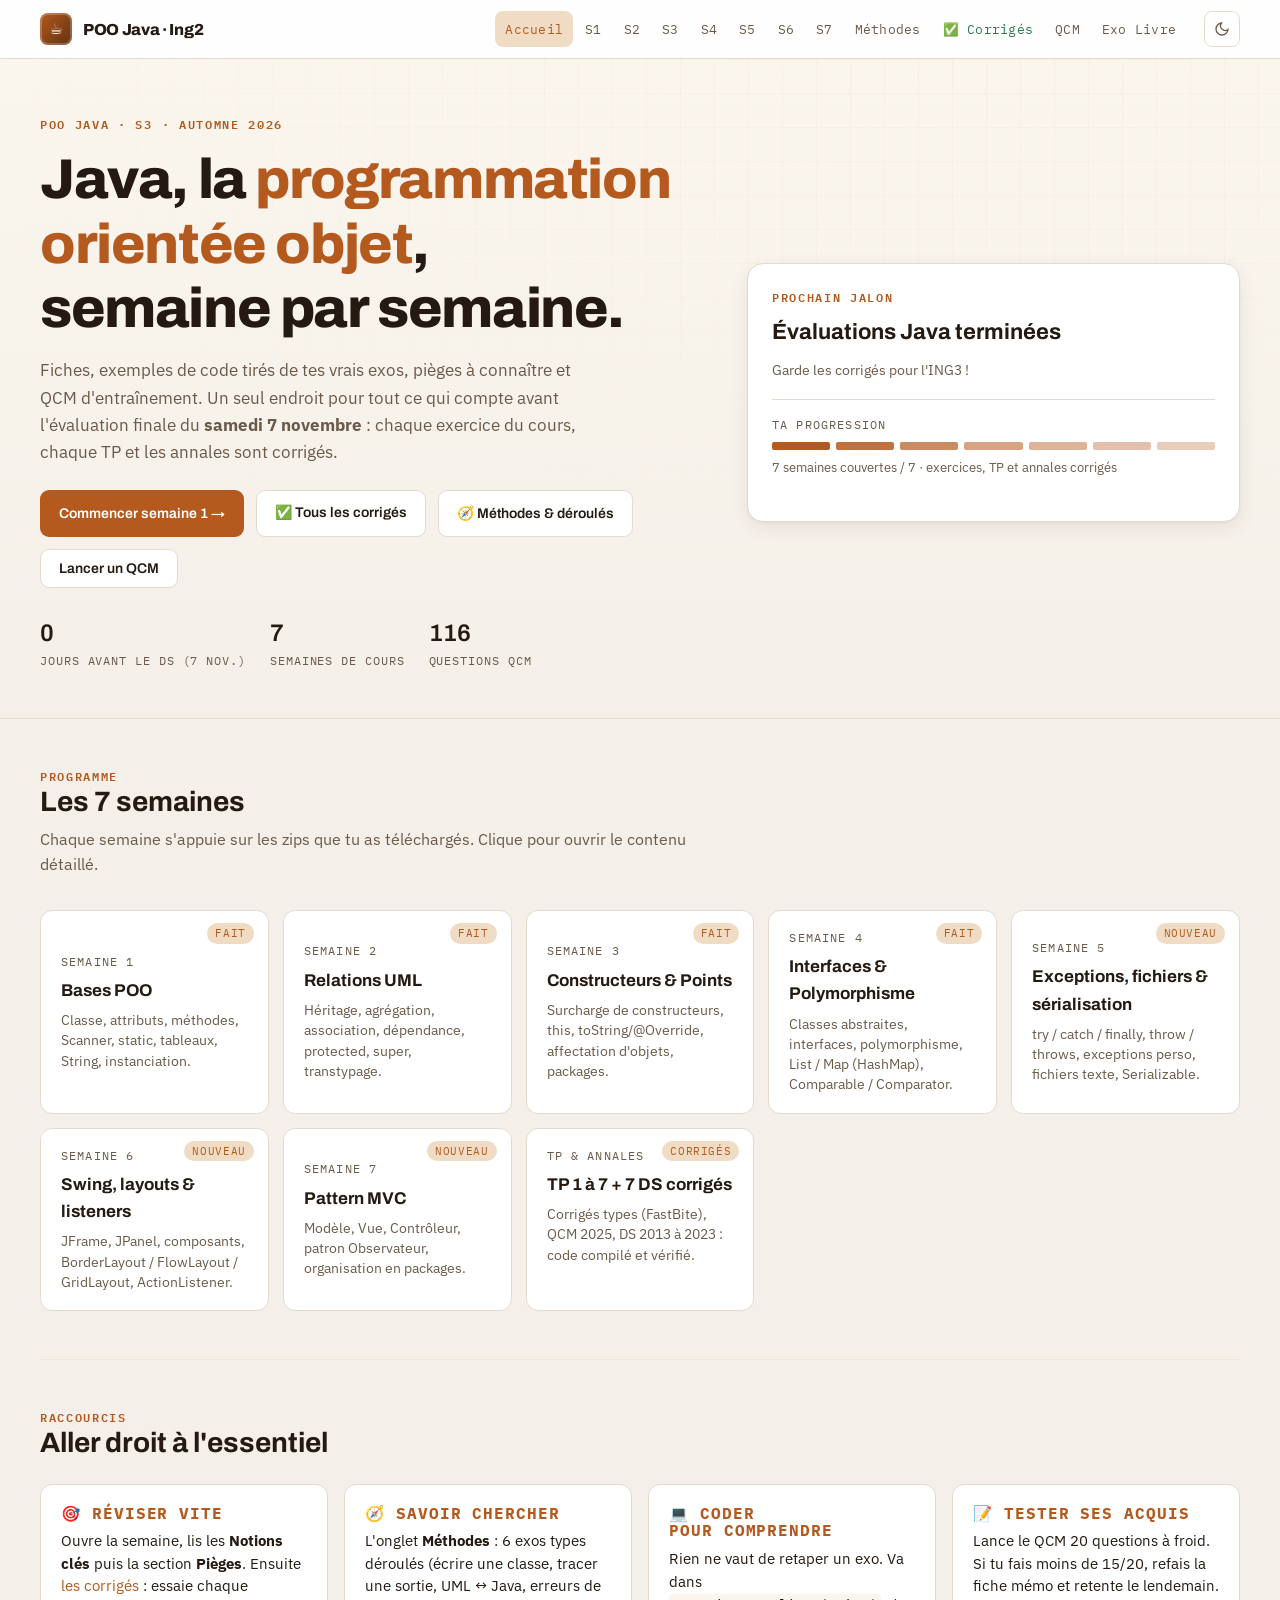
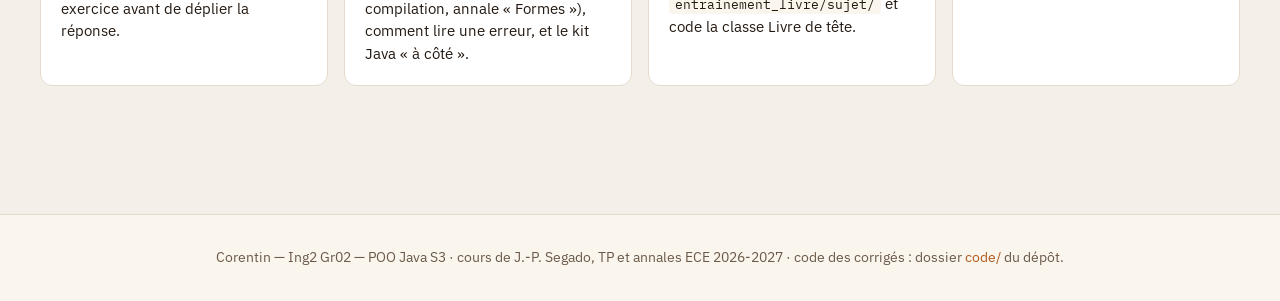
==== index.html @ 68a4f3a4 "Semaines 4 à 7 corrigées, page Corrigés (TP + annales), site mobile et hors ligne - S4 : Map/HashMap" ====
<!DOCTYPE html>
<html lang="fr">
<head>
<meta charset="UTF-8">
<meta name="viewport" content="width=device-width,initial-scale=1">
<title>POO Java — Ing2 · cours, exos corrigés, annales</title>
<link rel="preconnect" href="https://fonts.googleapis.com">
<link rel="preconnect" href="https://fonts.gstatic.com" crossorigin>
<link rel="stylesheet" href="https://fonts.googleapis.com/css2?family=Archivo:wght@500;600;700;800&family=IBM+Plex+Sans:ital,wght@0,400;0,500;0,600;1,400&family=IBM+Plex+Mono:wght@400;500;600;700&display=swap">
<meta name="description" content="Révisions POO Java ING2 (ECE) : cours semaine par semaine, tous les exercices et TP corrigés, annales corrigées, QCM d'entraînement.">
<meta name="theme-color" content="#b45a1e" media="(prefers-color-scheme: light)">
<meta name="theme-color" content="#161211" media="(prefers-color-scheme: dark)">
<meta name="color-scheme" content="light dark">
<link rel="icon" href="assets/favicon.svg" type="image/svg+xml">
<link rel="apple-touch-icon" href="assets/icon-192.png">
<link rel="manifest" href="manifest.webmanifest">
<meta property="og:title" content="POO Java — Ing2">
<meta property="og:description" content="Cours, exercices corrigés, TP et annales de POO Java (ECE ING2).">
<meta property="og:type" content="website">
<link rel="stylesheet" href="css/style.css">
</head>
<body>
<a class="skip" href="#contenu">Aller au contenu</a>

<div class="topbar">
  <div class="topbar-in">
    <button class="brand" onclick="showView('accueil')" aria-label="Accueil">
      <span class="mug">☕</span>
      <span>POO Java · Ing2</span>
    </button>
    <nav class="nav" id="nav">
      <button data-view="accueil" class="active" onclick="showView('accueil')">Accueil</button>
      <button data-view="s1" onclick="showView('s1')" title="Semaine 1 — bases de la POO">S1</button>
      <button data-view="s2" onclick="showView('s2')" title="Semaine 2 — UML et relations">S2</button>
      <button data-view="s3" onclick="showView('s3')" title="Semaine 3 — concepts de base">S3</button>
      <button data-view="s4" onclick="showView('s4')" title="Semaine 4 — polymorphisme, interfaces, collections">S4</button>
      <button data-view="s5" onclick="showView('s5')" title="Semaine 5 — exceptions, fichiers, sérialisation">S5</button>
      <button data-view="s6" onclick="showView('s6')" title="Semaine 6 — Swing, layouts, listeners">S6</button>
      <button data-view="s7" onclick="showView('s7')" title="Semaine 7 — pattern MVC">S7</button>
      <button data-view="methodes" onclick="showView('methodes')">Méthodes</button>
      <a class="nav-cx" href="corriges.html">✅ Corrigés</a>
      <button data-view="qcm" onclick="showView('qcm')">QCM</button>
      <button data-view="livre" onclick="showView('livre')">Exo Livre</button>
    </nav>
    <button class="burger" id="burger" aria-label="Menu" aria-expanded="false" aria-controls="nav"><svg viewBox="0 0 24 24" fill="none" stroke="currentColor" stroke-width="2"><path d="M4 6h16M4 12h16M4 18h16"/></svg></button>
    <button class="theme-btn" onclick="toggleTheme()" aria-label="Changer de thème">
      <svg viewBox="0 0 24 24" fill="none" stroke="currentColor" stroke-width="2"><path d="M21 12.79A9 9 0 1 1 11.21 3 7 7 0 0 0 21 12.79z"/></svg>
    </button>
  </div>
</div>

<main id="contenu">

<!-- ACCUEIL -->
<div id="accueil" class="view active">
  <div class="hero">
    <div class="hero-grid"></div>
    <div class="hero-in">
      <div>
        <div class="eyebrow">POO Java · S3 · Automne 2026</div>
        <h1 style="margin-top:14px">Java, la <em>programmation orientée objet</em>, semaine par semaine.</h1>
        <p class="lead">Fiches, exemples de code tirés de tes vrais exos, pièges à connaître et QCM d'entraînement. Un seul endroit pour tout ce qui compte avant l'évaluation finale du <b>samedi 7 novembre</b> : chaque exercice du cours, chaque TP et les annales sont corrigés.</p>
        <div class="hero-cta">
          <button class="btn btn-primary" onclick="showView('s1')">Commencer semaine 1 →</button>
          <a class="btn btn-ghost" href="corriges.html">✅ Tous les corrigés</a>
          <button class="btn btn-ghost" onclick="showView('methodes')">🧭 Méthodes &amp; déroulés</button>
          <button class="btn btn-ghost" onclick="showView('qcm')">Lancer un QCM</button>
        </div>
        <div class="hero-meta">
          <div><div class="n" id="daysLeft">–</div><div class="l">Jours avant le DS (7 nov.)</div></div>
          <div><div class="n">7</div><div class="l">Semaines de cours</div></div>
          <div><div class="n" id="qcmCount">–</div><div class="l">Questions QCM</div></div>
        </div>
      </div>
      <div class="panel">
        <div class="eyebrow">Prochain jalon</div>
        <div style="font-family:var(--f-disp);font-weight:700;font-size:22px;margin-top:8px" id="nextMilestone">Prochain jalon</div>
        <div style="color:var(--muted);font-size:14px;margin-top:8px" id="nextMilestoneDate"></div>
        <div style="border-top:1px solid var(--line);margin:18px 0;padding-top:16px">
          <div style="font-family:var(--f-mono);font-size:11.5px;letter-spacing:.1em;text-transform:uppercase;color:var(--muted);margin-bottom:8px">Ta progression</div>
          <div style="display:grid;grid-template-columns:repeat(7,1fr);gap:6px">
            <div style="height:8px;background:var(--accent);border-radius:2px" title="Semaine 1"></div>
            <div style="height:8px;background:var(--accent);border-radius:2px;opacity:.85" title="Semaine 2"></div>
            <div style="height:8px;background:var(--accent);border-radius:2px;opacity:.7" title="Semaine 3"></div>
            <div style="height:8px;background:var(--accent);border-radius:2px;opacity:.55" title="Semaine 4"></div>
            <div style="height:8px;background:var(--accent);border-radius:2px;opacity:0.45" title="Semaine 5"></div>
            <div style="height:8px;background:var(--accent);border-radius:2px;opacity:0.38" title="Semaine 6"></div>
            <div style="height:8px;background:var(--accent);border-radius:2px;opacity:0.3" title="Semaine 7"></div>
            </div>
          <div style="font-size:13px;color:var(--muted);margin-top:8px">7 semaines couvertes / 7 · exercices, TP et annales corrigés</div>
        </div>
      </div>
    </div>
  </div>

  <div class="wrap">
    <section>
      <div class="section-head">
        <div class="eyebrow">Programme</div>
        <h2>Les 7 semaines</h2>
        <p>Chaque semaine s'appuie sur les zips que tu as téléchargés. Clique pour ouvrir le contenu détaillé.</p>
      </div>
      <div class="weeks">
        <button class="wk" onclick="showView('s1')">
          <span class="tag">Fait</span>
          <div class="num">Semaine 1</div>
          <div class="t">Bases POO</div>
          <div class="d">Classe, attributs, méthodes, Scanner, static, tableaux, String, instanciation.</div>
        </button>
        <button class="wk" onclick="showView('s2')">
          <span class="tag">Fait</span>
          <div class="num">Semaine 2</div>
          <div class="t">Relations UML</div>
          <div class="d">Héritage, agrégation, association, dépendance, protected, super, transtypage.</div>
        </button>
        <button class="wk" onclick="showView('s3')">
          <span class="tag">Fait</span>
          <div class="num">Semaine 3</div>
          <div class="t">Constructeurs & Points</div>
          <div class="d">Surcharge de constructeurs, this, toString/@Override, affectation d'objets, packages.</div>
        </button>
        <button class="wk" onclick="showView('s4')">
          <span class="tag">Fait</span>
          <div class="num">Semaine 4</div>
          <div class="t">Interfaces &amp; Polymorphisme</div>
          <div class="d">Classes abstraites, interfaces, polymorphisme, List / Map (HashMap), Comparable / Comparator.</div>
        </button>
        <button class="wk" onclick="showView('s5')">
          <span class="tag">Nouveau</span>
          <div class="num">Semaine 5</div>
          <div class="t">Exceptions, fichiers &amp; sérialisation</div>
          <div class="d">try / catch / finally, throw / throws, exceptions perso, fichiers texte, Serializable.</div>
        </button>
        <button class="wk" onclick="showView('s6')">
          <span class="tag">Nouveau</span>
          <div class="num">Semaine 6</div>
          <div class="t">Swing, layouts &amp; listeners</div>
          <div class="d">JFrame, JPanel, composants, BorderLayout / FlowLayout / GridLayout, ActionListener.</div>
        </button>
        <button class="wk" onclick="showView('s7')">
          <span class="tag">Nouveau</span>
          <div class="num">Semaine 7</div>
          <div class="t">Pattern MVC</div>
          <div class="d">Modèle, Vue, Contrôleur, patron Observateur, organisation en packages.</div>
        </button>
        <a class="wk" href="corriges.html" style="text-decoration:none">
          <span class="tag">Corrigés</span>
          <div class="num">TP &amp; annales</div>
          <div class="t">TP 1 à 7 + 7 DS corrigés</div>
          <div class="d">Corrigés types (FastBite), QCM 2025, DS 2013 à 2023 : code compilé et vérifié.</div>
        </a>
      </div>
    </section>

    <section>
      <div class="section-head">
        <div class="eyebrow">Raccourcis</div>
        <h2>Aller droit à l'essentiel</h2>
      </div>
      <div class="notions">
        <div class="notion">
          <h3>🎯 Réviser vite</h3>
          <p>Ouvre la semaine, lis les <b>Notions clés</b> puis la section <b>Pièges</b>. Ensuite <a href="corriges.html">les corrigés</a> : essaie chaque exercice avant de déplier la réponse.</p>
        </div>
        <div class="notion">
          <h3>🧭 Savoir chercher</h3>
          <p>L'onglet <b>Méthodes</b> : 6 exos types déroulés (écrire une classe, tracer une sortie, UML ↔ Java, erreurs de compilation, annale « Formes »), comment lire une erreur, et le kit Java « à côté ».</p>
        </div>
        <div class="notion">
          <h3>💻 Coder pour comprendre</h3>
          <p>Rien ne vaut de retaper un exo. Va dans <code>entrainement_livre/sujet/</code> et code la classe Livre de tête.</p>
        </div>
        <div class="notion">
          <h3>📝 Tester ses acquis</h3>
          <p>Lance le QCM 20 questions à froid. Si tu fais moins de 15/20, refais la fiche mémo et retente le lendemain.</p>
        </div>
      </div>
    </section>
  </div>
</div>

<!-- SEMAINE 1 -->
<div id="s1" class="view">
  <div class="wrap">
    <section>
      <div class="section-head">
        <div class="eyebrow">Semaine 1</div>
        <h2>Les bases de la POO</h2>
        <p>Une classe, ses attributs, ses méthodes. Comment lire au clavier, manipuler des tableaux, distinguer <code>static</code> et instance.</p>
      </div>

      <h3 style="font-size:20px;margin-bottom:16px">📚 Notions clés</h3>
      <div class="notions">
        <div class="notion">
          <h3>Classe & objet</h3>
          <p>Une <b>classe</b> est un plan. Un <b>objet</b> est une réalisation concrète en mémoire, créée avec <code>new</code>.</p>
          <div class="example">class Train { }<br>Train t = new Train();</div>
        </div>
        <div class="notion">
          <h3>Attribut vs méthode</h3>
          <p>Un <b>attribut</b> = variable dans la classe (donnée). Une <b>méthode</b> = action que l'objet sait faire.</p>
          <div class="example">private int vitesse; // attribut<br>public void stopper() { } // méthode</div>
        </div>
        <div class="notion">
          <h3>Encapsulation</h3>
          <p>On rend les attributs <code>private</code> pour les protéger, et on expose des méthodes <code>public</code> pour y accéder.</p>
          <div class="example">private String nom;<br>public String getNom() { return nom; }</div>
        </div>
        <div class="notion">
          <h3>static vs instance</h3>
          <p><code>static</code> = une seule copie partagée par toute la classe. Sans <code>static</code> = une copie par objet.</p>
          <div class="example">public static int i = 10; // partagé<br>public int j = 20; // par objet</div>
        </div>
        <div class="notion">
          <h3>Tableaux</h3>
          <p>Il faut allouer avec <code>new</code> avant utilisation. Taille via <code>a.length</code> (sans parenthèses).</p>
          <div class="example">int[] a = new int[5];<br>System.out.println(a.length);</div>
        </div>
        <div class="notion">
          <h3>Saisie clavier</h3>
          <p>Objet <code>Scanner</code> pour lire. Une méthode par type : <code>nextInt()</code>, <code>nextDouble()</code>, <code>nextLine()</code>.</p>
          <div class="example">Scanner s = new Scanner(System.in);<br>int n = s.nextInt();</div>
        </div>
      </div>
    </section>

    <section>
      <div class="section-head">
        <div class="eyebrow">Vocabulaire</div>
        <h2>Fonctions & méthodes vues</h2>
      </div>

      <h3 style="font-size:16px;font-family:var(--f-mono);letter-spacing:.05em;color:var(--muted);text-transform:uppercase;margin-bottom:12px">Scanner</h3>
      <div class="tbl-wrap">
        <table class="tbl">
          <thead><tr><th>Fonction</th><th>Retourne</th><th>Rôle</th></tr></thead>
          <tbody>
            <tr><td><code>new Scanner(System.in)</code></td><td>Scanner</td><td>Créer un scanner clavier</td></tr>
            <tr><td><code>clavier.nextInt()</code></td><td>int</td><td>Lire un entier</td></tr>
            <tr><td><code>clavier.nextDouble()</code></td><td>double</td><td>Lire un nombre à virgule</td></tr>
            <tr><td><code>clavier.nextLine()</code></td><td>String</td><td>Lire une ligne complète</td></tr>
            <tr><td><code>clavier.next()</code></td><td>String</td><td>Lire un mot (jusqu'à espace)</td></tr>
            <tr><td><code>clavier.close()</code></td><td>void</td><td>Fermer le scanner</td></tr>
          </tbody>
        </table>
      </div>

      <h3 style="font-size:16px;font-family:var(--f-mono);letter-spacing:.05em;color:var(--muted);text-transform:uppercase;margin:24px 0 12px">Conversions</h3>
      <div class="tbl-wrap">
        <table class="tbl">
          <thead><tr><th>Fonction</th><th>Direction</th><th>Exemple</th></tr></thead>
          <tbody>
            <tr><td><code>Integer.parseInt(s)</code></td><td>String → int</td><td><code>Integer.parseInt("42")</code> → 42</td></tr>
            <tr><td><code>Float.parseFloat(s)</code></td><td>String → float</td><td><code>Float.parseFloat("3.14")</code></td></tr>
            <tr><td><code>Double.parseDouble(s)</code></td><td>String → double</td><td><code>Double.parseDouble("2.5")</code></td></tr>
            <tr><td><code>String.valueOf(n)</code></td><td>int → String</td><td><code>String.valueOf(42)</code> → "42"</td></tr>
          </tbody>
        </table>
      </div>

      <h3 style="font-size:16px;font-family:var(--f-mono);letter-spacing:.05em;color:var(--muted);text-transform:uppercase;margin:24px 0 12px">Attributs/méthodes de taille</h3>
      <div class="tbl-wrap">
        <table class="tbl">
          <thead><tr><th>Sur quoi</th><th>Syntaxe</th><th>Type</th></tr></thead>
          <tbody>
            <tr><td>Tableau</td><td><code>a.length</code></td><td>attribut (sans parenthèses)</td></tr>
            <tr><td>String</td><td><code>s.length()</code></td><td>méthode (avec parenthèses)</td></tr>
            <tr><td>Tableau 2D — ligne i</td><td><code>tab[i].length</code></td><td>attribut</td></tr>
          </tbody>
        </table>
      </div>
    </section>

    <section>
      <div class="section-head">
        <div class="eyebrow">Exemples</div>
        <h2>Code annoté</h2>
      </div>

      <h3 style="font-size:17px;margin-bottom:8px">Une classe minimale complète</h3>
<pre class="code"><span class="cmt">// Etudiant2026 — synthèse de la semaine</span>
<span class="kw">import</span> java.util.Scanner;

<span class="kw">class</span> <span class="cls">Etudiant</span> {
    <span class="cmt">// ATTRIBUTS privés (encapsulation)</span>
    <span class="kw">private</span> String nom;
    <span class="kw">private</span> <span class="kw">int</span> age;
    <span class="kw">private</span> <span class="kw">double</span>[] notes;
    <span class="kw">private</span> <span class="kw">int</span> nbnotes;

    Scanner clavier = <span class="kw">new</span> Scanner(System.in);

    <span class="cmt">// MÉTHODE de saisie avec validation while</span>
    <span class="kw">public</span> <span class="kw">int</span> <span class="fn">getAge</span>() {
        System.out.println(<span class="str">"Entrer l'age"</span>);
        age = clavier.<span class="fn">nextInt</span>();
        <span class="kw">while</span> (age &lt; <span class="num">18</span> || age &gt; <span class="num">25</span>) {
            System.out.println(<span class="str">"invalide, réessayer"</span>);
            age = clavier.<span class="fn">nextInt</span>();
        }
        <span class="kw">return</span> age;
    }

    <span class="cmt">// MÉTHODE qui saisit un tableau</span>
    <span class="kw">public</span> <span class="kw">double</span>[] <span class="fn">getNotes</span>(<span class="kw">int</span> nb) {
        notes = <span class="kw">new</span> <span class="kw">double</span>[nb];  <span class="cmt">// allocation obligatoire !</span>
        <span class="kw">for</span> (<span class="kw">int</span> i = <span class="num">0</span>; i &lt; nb; i++) {
            <span class="kw">do</span> {
                System.out.println(<span class="str">"Note "</span> + (i+<span class="num">1</span>));
                notes[i] = clavier.<span class="fn">nextDouble</span>();
            } <span class="kw">while</span> (notes[i] &lt; <span class="num">0</span> || notes[i] &gt; <span class="num">20</span>);
        }
        <span class="kw">return</span> notes;
    }
}</pre>

      <h3 style="font-size:17px;margin:24px 0 8px">static — l'exemple à comprendre</h3>
<pre class="code"><span class="kw">public class</span> <span class="cls">StaticTest</span> {
    <span class="kw">public static int</span> i = <span class="num">10</span>;  <span class="cmt">// UNE SEULE copie partagée</span>
    <span class="kw">public int</span> j = <span class="num">20</span>;         <span class="cmt">// UNE copie par objet</span>
    <span class="kw">final</span> String NOM = <span class="str">"Segado"</span>; <span class="cmt">// constante</span>

    <span class="kw">public static void</span> <span class="fn">main</span>(String[] args) {
        StaticTest s1 = <span class="kw">new</span> StaticTest();
        StaticTest s2 = <span class="kw">new</span> StaticTest();

        s2.i++;                        <span class="cmt">// modifie la copie partagée</span>
        System.out.println(s1.i);      <span class="cmt">// affiche 11 (partagé !)</span>
        System.out.println(s2.i);      <span class="cmt">// affiche 11</span>

        s1.j++;                        <span class="cmt">// modifie SEULEMENT s1</span>
        System.out.println(s1.j);      <span class="cmt">// affiche 21</span>
        System.out.println(s2.j);      <span class="cmt">// affiche 20 (indépendant)</span>
    }
}</pre>
    </section>

    <section id="s1-exos">
      <div class="section-head">
        <div class="eyebrow">Corrigé officiel</div>
        <h2>Réponses aux 10 exercices de la semaine</h2>
        <p>Les vraies questions posées dans le PDF de cours (JP Segado), extraites section par section, avec réponse complète pour chacune.</p>
      </div>
      <div class="qa-list">

        <div class="qa-item" id="s1-ex1">
          <button class="qa-q" onclick="toggleQA(this)" aria-expanded="false">
            <span class="qa-num">Exo 1</span>
            <span class="qa-text">cours1_train.zip — Suivre les instructions en ligne de commande pour compiler et exécuter Train.java, puis ajouter des erreurs volontaires pour observer les messages de compilation.</span>
            <span class="qa-chevron">▾</span>
          </button>
          <div class="qa-a"><div class="qa-a-in">
            <span class="qa-source">Exercice pratique — pas de code à lire, à faire toi-même</span>
            <p><code>javac Train.java</code> compile le fichier source en <code>Train.class</code> dans le même dossier <code>src</code>, s'il n'y a aucune erreur. Ensuite <code>java Train</code> exécute le programme (sans l'extension <code>.class</code>, juste le nom de la classe).</p>
            <p>Si tu introduis une erreur volontaire (ex : oublier un <code>;</code>, une accolade), <code>javac</code> refuse de produire le <code>.class</code> et affiche le numéro de ligne + la nature de l'erreur dans le terminal. C'est le comportement normal : <b>la compilation échoue avant même de pouvoir exécuter quoi que ce soit</b>.</p>
          </div></div>
        </div>

        <div class="qa-item" id="s1-ex2">
          <button class="qa-q" onclick="toggleQA(this)" aria-expanded="false">
            <span class="qa-num">Exo 2</span>
            <span class="qa-text">Expliquez le constructeur par défaut, l'utilité de ses méthodes, ce que fait le main, et vos conclusions sur les résultats affichés.</span>
            <span class="qa-chevron">▾</span>
          </button>
          <div class="qa-a"><div class="qa-a-in">
            <span class="qa-source">cours1_train.zip — Train.java</span>
<pre class="code"><span class="kw">public class</span> <span class="cls">Train</span> {
    <span class="kw">public int</span> vitesse, marche;
    <span class="kw">public</span> <span class="fn">Train</span>() { vitesse=<span class="num">0</span>; marche=<span class="num">0</span>; } <span class="cmt">// constructeur SANS paramètre</span>
    <span class="kw">public void</span> <span class="fn">stopper</span>() { }  <span class="cmt">// méthode vide, à compléter</span>
    <span class="kw">public static void</span> <span class="fn">main</span>(String[] argv) {
        Train trainsdi = <span class="kw">new</span> Train();
        trainsdi.<span class="fn">stopper</span>();
        System.out.println(<span class="str">"Vitesse = "</span>+trainsdi.vitesse);
    }
}</pre>
            <p><b>Constructeur par défaut</b> = sans paramètre, appelé automatiquement par <code>new Train()</code>. Il initialise <code>vitesse</code> et <code>marche</code> à 0 pour garantir un état de départ cohérent, plutôt que de laisser des valeurs indéterminées.</p>
            <p><b>Rôle de chaque bloc</b> : le constructeur initialise, <code>stopper()</code> est destinée à remettre vitesse/marche à 0 (vide ici, à compléter), et <code>main</code> orchestre tout : crée l'objet, appelle <code>stopper()</code>, affiche l'état.</p>
            <p><b>Conclusion</b> : même si <code>stopper()</code> ne fait encore rien, l'affichage montre <code>vitesse=0</code> car c'est le <b>constructeur</b> qui l'a déjà initialisé à 0 — la preuve que le constructeur s'exécute systématiquement <b>avant</b> tout appel de méthode sur l'objet.</p>
          </div></div>
        </div>

        <div class="qa-item" id="s1-ex3">
          <button class="qa-q" onclick="toggleQA(this)" aria-expanded="false">
            <span class="qa-num">Exo 3</span>
            <span class="qa-text">cours1_string.zip — Expliquez le main, comment initialiser un String (y compris vide), l'opérateur de concaténation, comment copier, et les conversions String ↔ int/float.</span>
            <span class="qa-chevron">▾</span>
          </button>
          <div class="qa-a"><div class="qa-a-in">
            <span class="qa-source">cours1_string.zip — Main.java</span>
            <p><b>Initialiser un String</b> : <code>String s = "texte";</code> (littéral, le plus courant) ou <code>new String("texte")</code> (équivalent en contenu). Chaîne <b>vide</b> : <code>String vide = "";</code> (guillemets collés, sans espace) ou <code>new String()</code>.</p>
            <p><b>Concaténer</b> : l'opérateur <code>+</code> — <code>"abc" + "def"</code> → <code>"abcdef"</code>.</p>
            <p><b>Copier</b> : <code>String s2 = s1;</code> copie la <b>référence</b> (les deux noms pointent le même objet). Comme les String sont <b>immuables</b>, ça ne pose aucun problème pratique — contrairement aux tableaux vus plus loin.</p>
            <p><b>String → int</b> : <code>int i = Integer.parseInt(chaine);</code> — intérêt : pouvoir faire des calculs sur une valeur saisie au clavier (qui arrive toujours en String).</p>
            <p><b>int → String</b> : <code>String s = String.valueOf(n);</code> — intérêt : afficher/concaténer un nombre avec du texte proprement.</p>
            <p><b>String → float</b> : <code>float f = Float.parseFloat(chaine);</code> — même logique que pour int, pour les valeurs décimales.</p>
          </div></div>
        </div>

        <div class="qa-item" id="s1-ex4">
          <button class="qa-q" onclick="toggleQA(this)" aria-expanded="false">
            <span class="qa-num">Exo 4</span>
            <span class="qa-text">cours1_arguments.zip — Expliquez les résultats des instructions des lignes 4 et 5 de la classe Main.</span>
            <span class="qa-chevron">▾</span>
          </button>
          <div class="qa-a"><div class="qa-a-in">
            <span class="qa-source">cours1_arguments.zip — Main.java</span>
<pre class="code">args = <span class="kw">new</span> String[]{<span class="str">"1"</span>, <span class="str">"2"</span>};
System.out.println(<span class="str">"Nom : "</span>+args[<span class="num">0</span>]);                      <span class="cmt">// ligne 4</span>
System.out.println(<span class="str">"Nom : "</span>+Integer.parseInt(args[<span class="num">1</span>]));    <span class="cmt">// ligne 5</span></pre>
            <p><b>Ligne 4</b> : <code>args[0]</code> vaut <code>"1"</code> (une <b>String</b>). L'affichage <code>"Nom : 1"</code> vient d'une simple concaténation de texte.</p>
            <p><b>Ligne 5</b> : <code>args[1]</code> vaut <code>"2"</code> (String aussi), mais <code>Integer.parseInt(args[1])</code> la <b>convertit</b> en <code>int</code> avant l'affichage. Le résultat affiché ("Nom : 2") ressemble à celui de la ligne 4, mais la <b>nature</b> de la valeur manipulée est différente : String pour la ligne 4, int pour la ligne 5.</p>
            <p><b>À retenir</b> : les arguments de <code>main</code> sont <b>toujours reçus comme des String</b>, même s'ils "ressemblent" à des nombres — il faut explicitement les convertir avec <code>parseInt</code>/<code>parseFloat</code> pour faire des calculs dessus.</p>
          </div></div>
        </div>

        <div class="qa-item" id="s1-ex5">
          <button class="qa-q" onclick="toggleQA(this)" aria-expanded="false">
            <span class="qa-num">Exo 5</span>
            <span class="qa-text">cours1_statictest.zip — Pourquoi les lignes 11 et 22 sont-elles illégales ? Que faut-il modifier pour qu'elles soient légales ?</span>
            <span class="qa-chevron">▾</span>
          </button>
          <div class="qa-a"><div class="qa-a-in">
            <span class="qa-source">cours1_statictest.zip — StaticTest.java</span>
<pre class="code"><span class="kw">public static int</span> i = <span class="num">10</span>;
<span class="kw">public int</span> j = <span class="num">20</span>;
<span class="kw">final</span> String NOM = <span class="str">"Segado"</span>;
<span class="cmt">// ...</span>
System.out.println(StaticTest.j);  <span class="cmt">// ligne 11 — ILLÉGAL</span>
<span class="cmt">// ...</span>
s1.NOM = <span class="str">"Java"</span>;                <span class="cmt">// ligne 22 — ILLÉGAL</span></pre>
            <p><b>Ligne 11</b> — <code>StaticTest.j</code> : <code>j</code> n'est <b>pas</b> <code>static</code>, c'est un membre d'<b>instance</b>. On ne peut y accéder que via un objet (<code>s1.j</code>), jamais via le nom de la classe. <b>Correction</b> : écrire <code>s1.j</code> pour accéder via un objet, ou rendre <code>j</code> static si on veut vraiment y accéder via la classe.</p>
            <p><b>Ligne 22</b> — <code>s1.NOM="Java"</code> : <code>NOM</code> est déclaré <code>final</code>, donc sa valeur est fixée <b>définitivement</b> à l'initialisation. Toute réaffectation est refusée par le compilateur. <b>Correction</b> : retirer <code>final</code> si on veut vraiment pouvoir réaffecter — mais ça casse l'intention (NOM n'est plus une constante).</p>
          </div></div>
        </div>

        <div class="qa-item" id="s1-ex6">
          <button class="qa-q" onclick="toggleQA(this)" aria-expanded="false">
            <span class="qa-num">Exo 6</span>
            <span class="qa-text">cours1_train2.zip — Pourquoi utiliser static dans Conducteur ? Quelle relation entre Conducteur et Train ? Comment Conducteur instancie et appelle Train ?</span>
            <span class="qa-chevron">▾</span>
          </button>
          <div class="qa-a"><div class="qa-a-in">
            <span class="qa-source">cours1_train2.zip — Conducteur.java</span>
<pre class="code"><span class="kw">public class</span> <span class="cls">Conducteur</span> {
    <span class="kw">public static</span> Train trainsdi = <span class="kw">new</span> Train();
    <span class="kw">public static void</span> <span class="fn">main</span>(String[] argv) {
        trainsdi.<span class="fn">stopper</span>();
        System.out.println(<span class="str">"Vitesse = "</span>+trainsdi.vitesse);
    }
}</pre>
            <p><b>Pourquoi static</b> : sur <code>trainsdi</code> et sur <code>main</code>, ça permet d'utiliser l'attribut et la méthode <b>sans créer d'objet Conducteur</b> au préalable — cohérent avec le fait que <code>main</code> est toujours static (point d'entrée exécuté directement par la JVM).</p>
            <p><b>Relation Conducteur/Train</b> : Conducteur <b>possède</b> une référence vers un objet Train (attribut) — c'est une relation d'<b>agrégation</b> (Train existe "attaché" à Conducteur).</p>
            <p><b>Instanciation et appel</b> : <code>public static Train trainsdi = new Train();</code> crée l'objet directement à la déclaration. <code>trainsdi.stopper();</code> envoie ensuite un message (appel de méthode) à cet objet — <i>"le conducteur n'a pas besoin de savoir comment le train s'arrête, c'est la responsabilité du train"</i>.</p>
          </div></div>
        </div>

        <div class="qa-item" id="s1-ex7">
          <button class="qa-q" onclick="toggleQA(this)" aria-expanded="false">
            <span class="qa-num">Exo 7</span>
            <span class="qa-text">cours1_saisieclavier.zip — Comment déclarer/instancier un objet clavier ? Comment saisir un String ou un int ? Comment fermer l'accès ?</span>
            <span class="qa-chevron">▾</span>
          </button>
          <div class="qa-a"><div class="qa-a-in">
            <span class="qa-source">cours1_saisieclavier.zip — SaisieClavier.java</span>
<pre class="code">Scanner clavier = <span class="kw">new</span> Scanner(System.in);   <span class="cmt">// déclaration + instanciation</span>
String nom = clavier.<span class="fn">nextLine</span>();               <span class="cmt">// saisir un String</span>
<span class="kw">int</span> entier = clavier.<span class="fn">nextInt</span>();              <span class="cmt">// saisir un int</span>
clavier.<span class="fn">close</span>();                              <span class="cmt">// fermer l'accès</span></pre>
            <p><b>Déclarer/instancier</b> : <code>Scanner clavier = new Scanner(System.in);</code> — <code>System.in</code> désigne le flux d'entrée standard, c'est-à-dire le clavier.</p>
            <p><b>Saisir un String</b> : <code>clavier.nextLine();</code> (lit toute la ligne tapée).</p>
            <p><b>Saisir un int</b> : <code>clavier.nextInt();</code></p>
            <p><b>Fermer</b> : <code>clavier.close();</code> — libère la ressource système associée au flux clavier.</p>
          </div></div>
        </div>

        <div class="qa-item" id="s1-ex8">
          <button class="qa-q" onclick="toggleQA(this)" aria-expanded="false">
            <span class="qa-num">Exo 8</span>
            <span class="qa-text">cours1_tableaux.zip — Que remarquez-vous sur la taille des tableaux ? Manières d'instancier ? Propriété qui calcule la taille ? Comment parcourir ?</span>
            <span class="qa-chevron">▾</span>
          </button>
          <div class="qa-a"><div class="qa-a-in">
            <span class="qa-source">cours1_tableaux.zip — Main.java</span>
            <p><b>Remarque sur la taille</b> : elle n'est <b>pas</b> fixée à la déclaration (<code>int[] a;</code>) mais seulement à l'<b>instanciation</b> (<code>a = new int[5];</code>). Deux tableaux du même type déclaré peuvent avoir des tailles totalement différentes.</p>
            <p><b>Manières d'instancier</b> : <code>new int[5]</code> (taille explicite, cases initialisées à 0) ou en donnant directement les valeurs : <code>int[] a = {1, 40, 3, 6, 3};</code> (taille déduite du nombre de valeurs).</p>
            <p><b>Propriété de taille</b> : <code>a.length</code> — c'est un <b>attribut</b>, donc sans parenthèses (contrairement à <code>s.length()</code> sur une String).</p>
            <p><b>Parcourir</b> : une boucle <code>for</code> classique, de <code>i=0</code> jusqu'à <code>i &lt; a.length</code>.</p>
          </div></div>
        </div>

        <div class="qa-item" id="s1-ex9">
          <button class="qa-q" onclick="toggleQA(this)" aria-expanded="false">
            <span class="qa-num">Exo 9</span>
            <span class="qa-text">cours1_tableau_muldimension.zip — Manières d'instancier un tableau 2D ? Comment le parcourir ? Comment générer un entier aléatoire dans une case ?</span>
            <span class="qa-chevron">▾</span>
          </button>
          <div class="qa-a"><div class="qa-a-in">
            <span class="qa-source">cours1_tableau_muldimension.zip — Main.java</span>
            <p><b>Instanciation fixe</b> : <code>int[][] tab = {{11,12,13},{21,22,23}};</code> — dimensions et valeurs connues d'avance.</p>
            <p><b>Instanciation "en escalier"</b> : <code>int[][] tab2 = new int[3][];</code> puis, ligne par ligne : <code>tab2[i] = new int[taille];</code> — chaque ligne peut avoir une longueur <b>différente</b> (le tableau n'est pas obligatoirement rectangulaire).</p>
            <p><b>Parcours</b> : deux boucles <code>for</code> imbriquées — <code>i</code> pour les lignes (<code>i&lt;tab.length</code>), <code>j</code> pour les colonnes (<code>j&lt;tab[i].length</code>).</p>
            <p><b>Nombre aléatoire</b> : <code>(int)(Math.random()*10)</code> — <code>Math.random()</code> renvoie un <code>double</code> entre 0.0 (inclus) et 1.0 (exclu), qu'on multiplie par 10 puis qu'on <b>caste</b> en <code>int</code> pour obtenir un entier entre 0 et 9.</p>
          </div></div>
        </div>

        <div class="qa-item" id="s1-ex10">
          <button class="qa-q" onclick="toggleQA(this)" aria-expanded="false">
            <span class="qa-num">Exo 10</span>
            <span class="qa-text">Dans le code précédent, copier l'adresse du tableau tab dans un tableau tab3, et afficher ses valeurs.</span>
            <span class="qa-chevron">▾</span>
          </button>
          <div class="qa-a"><div class="qa-a-in">
            <span class="qa-source">Suite de cours1_tableau_muldimension.zip</span>
<pre class="code"><span class="kw">int</span>[][] tab3 = tab;  <span class="cmt">// copie la RÉFÉRENCE, pas le contenu</span>
<span class="kw">for</span> (<span class="kw">int</span> i = <span class="num">0</span>; i &lt; tab3.length; i++) {
    <span class="kw">for</span> (<span class="kw">int</span> j = <span class="num">0</span>; j &lt; tab3[i].length; j++)
        System.out.print(tab3[i][j] + <span class="str">" "</span>);
    System.out.println();
}</pre>
            <p><code>int[][] tab3 = tab;</code> copie l'<b>adresse</b> du tableau, pas ses données. <code>tab</code> et <code>tab3</code> désignent alors le <b>même</b> tableau physique en mémoire.</p>
            <p>Conséquence directe : modifier une case via <code>tab3</code> modifie la <b>même</b> case vue via <code>tab</code> — exactement le piège que tu as travaillé plus tôt dans cette conversation (question QCM sur <code>tab3[0][0]=99</code>).</p>
          </div></div>
        </div>

        <div class="qa-item">
          <button class="qa-q" onclick="toggleQA(this)" aria-expanded="false">
            <span class="qa-num">TP1</span>
            <span class="qa-text">Etudiant2026 — Pourquoi implémenter le main dans une AUTRE classe que Etudiant ? Pourquoi ne peut-on pas afficher directement les attributs de l'objet Etudiant ? Quelle solution est proposée ?</span>
            <span class="qa-chevron">▾</span>
          </button>
          <div class="qa-a"><div class="qa-a-in">
            <span class="qa-source">TP1 — questions de réflexion officielles du sujet</span>
            <p><b>Pourquoi séparer Main et Etudiant</b> : ça respecte le principe d'<b>encapsulation / séparation des responsabilités</b>. <code>Etudiant</code> représente une entité métier (un étudiant et son comportement), <code>Main</code> représente le point d'entrée qui orchestre le programme. Mélanger les deux romprait la lisibilité et empêcherait de réutiliser <code>Etudiant</code> dans un autre programme.</p>
            <p><b>Pourquoi on ne peut pas afficher directement</b> <code>eleve.nom</code> depuis Main : les attributs de <code>Etudiant</code> sont déclarés <code>private</code> — accessibles <b>uniquement à l'intérieur de la classe Etudiant elle-même</b>. Depuis l'extérieur (Main), ils sont invisibles.</p>
            <p><b>Solution proposée</b> : exposer des <b>méthodes publiques</b> (ici <code>afficherInfos()</code>, et les getters comme <code>getNom()</code>) que Main peut appeler pour interagir avec l'objet, sans jamais toucher directement à ses attributs privés. C'est exactement le mécanisme d'encapsulation vu en semaine 1.</p>
          </div></div>
        </div>

      </div>
    </section>

    <section>
      <div class="section-head">
        <div class="eyebrow">Attention</div>
        <h2>Les 10 pièges du QCM</h2>
      </div>
      <div class="trap-list">
        <div class="trap"><b>Piège 1</b>Un constructeur n'a <b>jamais</b> de type de retour, pas même <code>void</code>.</div>
        <div class="trap"><b>Piège 2</b>Écrire un seul constructeur à paramètres <b>supprime</b> celui par défaut.</div>
        <div class="trap"><b>Piège 3</b><code>clavier.nextInt</code> sans <code>()</code> = erreur de compilation.</div>
        <div class="trap"><b>Piège 4</b><code>nextDouble()</code> pour un double, pas <code>nextInt()</code>.</div>
        <div class="trap"><b>Piège 5</b>Tableau non alloué avec <code>new</code> = <code>NullPointerException</code>.</div>
        <div class="trap"><b>Piège 6</b><code>i &lt;= a.length</code> → dépassement d'indice. Toujours <code>i &lt; a.length</code>.</div>
        <div class="trap"><b>Piège 7</b><code>a.length</code> sur tableau vs <code>s.length()</code> sur String.</div>
        <div class="trap"><b>Piège 8</b><code>==</code> sur des String compare les adresses. Utiliser <code>.equals()</code>.</div>
        <div class="trap"><b>Piège 9</b>Modifier un champ <code>static</code> affecte <b>tous</b> les objets.</div>
        <div class="trap"><b>Piège 10</b><code>int d[], e;</code> → d est un tableau, e est un int simple.</div>
      </div>
    </section>

    <section>
      <div class="section-head">
        <div class="eyebrow">Auto-évaluation</div>
        <h2>Checklist — je maîtrise</h2>
      </div>
      <ul class="checklist">
        <li>Je sais différencier un attribut d'une méthode</li>
        <li>Je connais les 5 méthodes principales de Scanner</li>
        <li>Je sais ce que fait <code>new</code> précisément</li>
        <li>Je sais quand mettre <code>()</code> et quand ne pas les mettre</li>
        <li>Je comprends la sortie de l'exemple <code>static</code></li>
        <li>Je sais qu'un tableau doit être <code>new</code>é avant utilisation</li>
        <li>J'utilise <code>.equals()</code> pour comparer des String</li>
        <li>Je sais parcourir un tableau 2D avec boucles imbriquées</li>
      </ul>
      <div style="margin-top:20px;text-align:center">
        <button class="btn btn-primary" onclick="startQCM('s1')">Lancer le QCM Semaine 1 →</button>
      </div>
    </section>
  </div>
</div>

<!-- SEMAINE 2 -->
<div id="s2" class="view">
  <div class="wrap">
    <section>
      <div class="section-head">
        <div class="eyebrow">Semaine 2</div>
        <h2>Relations entre classes (UML)</h2>
        <p>Comment les classes se parlent : héritage, agrégation, association, dépendance. Plus les mots-clés <code>extends</code>, <code>super</code>, <code>protected</code>.</p>
      </div>

      <h3 style="font-size:20px;margin-bottom:16px">🗺️ Les 4 relations UML</h3>
      <div class="notions">
        <div class="notion" style="border-left:3px solid var(--accent)">
          <h3>Héritage — "est-un"</h3>
          <p>Une classe fille récupère tout de la mère. Symbole UML : flèche à pointe triangulaire.</p>
          <div class="example">class Mammifere extends Vertebres</div>
        </div>
        <div class="notion" style="border-left:3px solid var(--accent2)">
          <h3>Agrégation — "a-un"</h3>
          <p>Un objet stocke un autre objet <b>en attribut</b>. Losange vide en UML.</p>
          <div class="example">class Config { public Ecran e; }</div>
        </div>
        <div class="notion" style="border-left:3px solid var(--good)">
          <h3>Association</h3>
          <p>Deux classes reliées, parfois via une <b>classe intermédiaire</b> qui a ses propres attributs.</p>
          <div class="example">class Mariage { Homme h; Femme f; }</div>
        </div>
        <div class="notion" style="border-left:3px solid var(--warn)">
          <h3>Dépendance</h3>
          <p>Objet reçu <b>uniquement en paramètre</b>, jamais stocké. Flèche pointillée en UML.</p>
          <div class="example">public void manger(Os unOs) { }</div>
        </div>
      </div>
    </section>

    <section>
      <div class="section-head">
        <div class="eyebrow">Diagrammes UML</div>
        <h2>Comment lire et dessiner les 3 diagrammes</h2>
        <p>Avant le code : la <b>notation visuelle</b>. Ce sont les 3 diagrammes exigés pour le TP2 (thème libre) — cas d'utilisation, classes, séquences. Chaque symbole a un sens précis.</p>
      </div>

      <!-- ============ 1. CAS D'UTILISATION ============ -->
      <div class="diagram-sub">1. Diagramme de cas d'utilisation</div>
      <p class="diagram-sub-lead">Montre le <b>périmètre fonctionnel</b> : qui (acteur) fait quoi (cas d'utilisation) avec le système.</p>

      <div class="legend-grid">
        <div class="legend-card">
          <svg viewBox="0 0 60 60" width="46" height="46"><circle cx="30" cy="14" r="7" fill="none" stroke="currentColor" stroke-width="1.6"/><line x1="30" y1="21" x2="30" y2="40" stroke="currentColor" stroke-width="1.6"/><line x1="18" y1="27" x2="42" y2="27" stroke="currentColor" stroke-width="1.6"/><line x1="30" y1="40" x2="20" y2="54" stroke="currentColor" stroke-width="1.6"/><line x1="30" y1="40" x2="40" y2="54" stroke="currentColor" stroke-width="1.6"/></svg>
          <span><b>Acteur</b><br>utilisateur ou système externe</span>
        </div>
        <div class="legend-card">
          <svg viewBox="0 0 100 50" width="76" height="38"><ellipse cx="50" cy="25" rx="45" ry="18" fill="none" stroke="currentColor" stroke-width="1.6"/></svg>
          <span><b>Cas d'utilisation</b><br>une fonctionnalité</span>
        </div>
        <div class="legend-card">
          <svg viewBox="0 0 100 60" width="76" height="46"><rect x="5" y="5" width="90" height="50" rx="8" fill="none" stroke="currentColor" stroke-width="1.6"/></svg>
          <span><b>Système</b><br>frontière de l'application</span>
        </div>
        <div class="legend-card">
          <svg viewBox="0 0 100 30" width="76" height="22"><line x1="8" y1="15" x2="92" y2="15" stroke="currentColor" stroke-width="1.6"/></svg>
          <span><b>Association</b><br>acteur ↔ cas d'utilisation</span>
        </div>
        <div class="legend-card">
          <svg viewBox="0 0 100 30" width="76" height="22"><line x1="8" y1="15" x2="82" y2="15" stroke="var(--accent)" stroke-width="1.6" stroke-dasharray="4 3"/><polyline points="72,9 86,15 72,21" fill="none" stroke="var(--accent)" stroke-width="1.6"/></svg>
          <span><b>«include»</b><br>toujours déclenché</span>
        </div>
        <div class="legend-card">
          <svg viewBox="0 0 100 30" width="76" height="22"><line x1="8" y1="15" x2="82" y2="15" stroke="var(--accent2)" stroke-width="1.6" stroke-dasharray="4 3"/><polyline points="72,9 86,15 72,21" fill="none" stroke="var(--accent2)" stroke-width="1.6"/></svg>
          <span><b>«extend»</b><br>variante conditionnelle</span>
        </div>
        <div class="legend-card">
          <svg viewBox="0 0 100 30" width="76" height="22"><line x1="8" y1="15" x2="80" y2="15" stroke="currentColor" stroke-width="1.6"/><polygon points="80,15 68,9 68,21" fill="var(--surface2)" stroke="currentColor" stroke-width="1.6"/></svg>
          <span><b>Généralisation</b><br>entre 2 acteurs</span>
        </div>
      </div>

      <div class="diagram-box">
        <span class="sheet-label" style="display:block;font-family:var(--f-mono);font-size:10.5px;letter-spacing:.08em;text-transform:uppercase;color:var(--accent);margin-bottom:10px">Ton TP2 — Deliveroo</span>
        <svg viewBox="0 0 820 360" role="img" aria-label="Systeme Deliveroo : Client et Livreur generalisent Utilisateur, Passer commande inclut Verifier disponibilite, Payer par carte et Benefice livraison gratuite etendent leurs cas de base">
          <defs>
            <marker id="s2tri" viewBox="0 0 12 12" refX="10" refY="6" markerWidth="10" markerHeight="10" orient="auto"><path d="M1,1 L10,6 L1,11 Z" fill="var(--surface2)" stroke="currentColor" stroke-width="1.2"/></marker>
            <marker id="s2oa" viewBox="0 0 12 12" refX="9" refY="6" markerWidth="9" markerHeight="9" orient="auto"><path d="M1,1 L10,6 L1,11" fill="none" stroke="currentColor" stroke-width="1.4"/></marker>
          </defs>
          <rect x="140" y="15" width="540" height="330" rx="14" fill="none" stroke="currentColor" stroke-width="1.2"/>
          <text x="410" y="34" text-anchor="middle" font-family="IBM Plex Mono, monospace" font-size="11" font-weight="600" fill="currentColor">Système Deliveroo</text>

          <!-- Utilisateur (parent) -->
          <g font-size="10.5" font-family="IBM Plex Sans, sans-serif">
            <circle cx="45" cy="35" r="8" fill="none" stroke="currentColor" stroke-width="1.4"/>
            <line x1="45" y1="43" x2="45" y2="65" stroke="currentColor" stroke-width="1.4"/>
            <line x1="33" y1="50" x2="57" y2="50" stroke="currentColor" stroke-width="1.4"/>
            <line x1="45" y1="65" x2="35" y2="81" stroke="currentColor" stroke-width="1.4"/>
            <line x1="45" y1="65" x2="55" y2="81" stroke="currentColor" stroke-width="1.4"/>
            <text x="45" y="97" text-anchor="middle" font-style="italic" fill="currentColor">Utilisateur</text>
          </g>

          <!-- generalizations Client/Livreur -> Utilisateur -->
          <line x1="45" y1="132" x2="45" y2="89" stroke="currentColor" stroke-width="1.3" marker-end="url(#s2tri)"/>
          <line x1="60" y1="272" x2="47" y2="91" stroke="currentColor" stroke-width="1.1" marker-end="url(#s2tri)"/>

          <!-- Client -->
          <g font-size="11" font-family="IBM Plex Sans, sans-serif" font-weight="600">
            <circle cx="45" cy="140" r="8" fill="none" stroke="currentColor" stroke-width="1.5"/>
            <line x1="45" y1="148" x2="45" y2="170" stroke="currentColor" stroke-width="1.5"/>
            <line x1="33" y1="155" x2="57" y2="155" stroke="currentColor" stroke-width="1.5"/>
            <line x1="45" y1="170" x2="35" y2="186" stroke="currentColor" stroke-width="1.5"/>
            <line x1="45" y1="170" x2="55" y2="186" stroke="currentColor" stroke-width="1.5"/>
            <text x="45" y="202" text-anchor="middle" fill="currentColor">Client</text>
          </g>

          <!-- Livreur -->
          <g font-size="11" font-family="IBM Plex Sans, sans-serif" font-weight="600">
            <circle cx="45" cy="280" r="8" fill="none" stroke="currentColor" stroke-width="1.5"/>
            <line x1="45" y1="288" x2="45" y2="310" stroke="currentColor" stroke-width="1.5"/>
            <line x1="33" y1="295" x2="57" y2="295" stroke="currentColor" stroke-width="1.5"/>
            <line x1="45" y1="310" x2="35" y2="326" stroke="currentColor" stroke-width="1.5"/>
            <line x1="45" y1="310" x2="55" y2="326" stroke="currentColor" stroke-width="1.5"/>
            <text x="45" y="342" text-anchor="middle" fill="currentColor">Livreur</text>
          </g>

          <!-- Restaurant partenaire -->
          <g font-size="10.5" font-family="IBM Plex Sans, sans-serif" font-weight="600">
            <circle cx="775" cy="110" r="8" fill="none" stroke="currentColor" stroke-width="1.5"/>
            <line x1="775" y1="118" x2="775" y2="140" stroke="currentColor" stroke-width="1.5"/>
            <line x1="763" y1="125" x2="787" y2="125" stroke="currentColor" stroke-width="1.5"/>
            <line x1="775" y1="140" x2="765" y2="156" stroke="currentColor" stroke-width="1.5"/>
            <line x1="775" y1="140" x2="785" y2="156" stroke="currentColor" stroke-width="1.5"/>
            <text x="775" y="172" text-anchor="middle" fill="currentColor">Restaurant</text>
            <text x="775" y="185" text-anchor="middle" fill="currentColor">partenaire</text>
          </g>

          <!-- Administrateur -->
          <g font-size="10.5" font-family="IBM Plex Sans, sans-serif" font-weight="600">
            <circle cx="775" cy="270" r="8" fill="none" stroke="currentColor" stroke-width="1.5"/>
            <line x1="775" y1="278" x2="775" y2="300" stroke="currentColor" stroke-width="1.5"/>
            <line x1="763" y1="285" x2="787" y2="285" stroke="currentColor" stroke-width="1.5"/>
            <line x1="775" y1="300" x2="765" y2="316" stroke="currentColor" stroke-width="1.5"/>
            <line x1="775" y1="300" x2="785" y2="316" stroke="currentColor" stroke-width="1.5"/>
            <text x="775" y="332" text-anchor="middle" fill="currentColor">Administrateur</text>
          </g>

          <!-- use cases Client -->
          <g font-size="9.5" font-family="IBM Plex Sans, sans-serif" text-anchor="middle" fill="currentColor">
            <ellipse cx="250" cy="50" rx="72" ry="18" fill="var(--surface)" stroke="currentColor" stroke-width="1.2"/>
            <text x="250" y="54">Parcourir restaurants</text>
            <ellipse cx="250" cy="100" rx="72" ry="18" fill="var(--surface)" stroke="currentColor" stroke-width="1.2"/>
            <text x="250" y="104">Passer commande</text>
            <ellipse cx="250" cy="175" rx="72" ry="18" fill="var(--surface)" stroke="currentColor" stroke-width="1.2"/>
            <text x="250" y="179">Payer commande</text>
            <ellipse cx="250" cy="225" rx="72" ry="18" fill="var(--surface)" stroke="currentColor" stroke-width="1.2"/>
            <text x="250" y="229">Suivre livraison</text>
            <ellipse cx="250" cy="280" rx="72" ry="18" fill="var(--surface)" stroke="currentColor" stroke-width="1.2"/>
            <text x="250" y="284">S'abonner Deliveroo Plus</text>
          </g>

          <!-- use case Livreur -->
          <g font-size="9.5" font-family="IBM Plex Sans, sans-serif" text-anchor="middle" fill="currentColor">
            <ellipse cx="250" cy="328" rx="72" ry="16" fill="var(--surface)" stroke="currentColor" stroke-width="1.2"/>
            <text x="250" y="332">Accepter livraison</text>
          </g>

          <!-- use cases Restaurant -->
          <g font-size="9.5" font-family="IBM Plex Sans, sans-serif" text-anchor="middle" fill="currentColor">
            <ellipse cx="590" cy="50" rx="68" ry="17" fill="var(--surface)" stroke="currentColor" stroke-width="1.2"/>
            <text x="590" y="54">Gérer le menu</text>
            <ellipse cx="590" cy="100" rx="68" ry="17" fill="var(--surface)" stroke="currentColor" stroke-width="1.2"/>
            <text x="590" y="104">Confirmer disponibilité</text>
          </g>

          <!-- use cases Administrateur -->
          <g font-size="9.5" font-family="IBM Plex Sans, sans-serif" text-anchor="middle" fill="currentColor">
            <ellipse cx="590" cy="255" rx="68" ry="17" fill="var(--surface)" stroke="currentColor" stroke-width="1.2"/>
            <text x="590" y="259">Gérer utilisateurs</text>
            <ellipse cx="590" cy="305" rx="68" ry="17" fill="var(--surface)" stroke="currentColor" stroke-width="1.2"/>
            <text x="590" y="309">Gérer zones livraison</text>
          </g>

          <!-- associations -->
          <g stroke="currentColor" stroke-width="0.7" opacity="0.7">
            <line x1="57" y1="155" x2="178" y2="50"/>
            <line x1="57" y1="155" x2="178" y2="100"/>
            <line x1="57" y1="155" x2="178" y2="175"/>
            <line x1="57" y1="155" x2="178" y2="225"/>
            <line x1="57" y1="155" x2="178" y2="280"/>
            <line x1="57" y1="295" x2="178" y2="328"/>
            <line x1="763" y1="125" x2="658" y2="50"/>
            <line x1="763" y1="125" x2="658" y2="100"/>
            <line x1="763" y1="285" x2="658" y2="255"/>
            <line x1="763" y1="285" x2="658" y2="305"/>
          </g>

          <!-- derived use cases (include / extend) -->
          <g font-size="9" font-family="IBM Plex Sans, sans-serif" text-anchor="middle">
            <ellipse cx="420" cy="100" rx="58" ry="17" fill="var(--accent-soft)" stroke="var(--accent)" stroke-width="1.3"/>
            <text x="420" y="104" fill="var(--accent)">Vérifier disponibilité</text>
            <ellipse cx="420" cy="175" rx="56" ry="17" fill="var(--teal-soft)" stroke="var(--accent2)" stroke-width="1.3"/>
            <text x="420" y="179" fill="var(--accent2)">Payer par carte</text>
            <ellipse cx="420" cy="280" rx="58" ry="19" fill="var(--teal-soft)" stroke="var(--accent2)" stroke-width="1.3"/>
            <text x="420" y="278" fill="var(--accent2)">Bénéficier livraison</text>
            <text x="420" y="290" fill="var(--accent2)">gratuite</text>
          </g>

          <line x1="322" y1="100" x2="362" y2="100" stroke="var(--accent)" stroke-width="1.3" stroke-dasharray="4 3" marker-end="url(#s2oa)"/>
          <text x="342" y="90" font-family="IBM Plex Mono, monospace" font-size="8.5" fill="var(--accent)" text-anchor="middle">«include»</text>

          <line x1="364" y1="185" x2="322" y2="177" stroke="var(--accent2)" stroke-width="1.3" stroke-dasharray="4 3" marker-end="url(#s2oa)"/>
          <text x="342" y="205" font-family="IBM Plex Mono, monospace" font-size="8.5" fill="var(--accent2)" text-anchor="middle">«extend»</text>

          <line x1="362" y1="280" x2="322" y2="280" stroke="var(--accent2)" stroke-width="1.3" stroke-dasharray="4 3" marker-end="url(#s2oa)"/>
          <text x="342" y="270" font-family="IBM Plex Mono, monospace" font-size="8.5" fill="var(--accent2)" text-anchor="middle">«extend»</text>
        </svg>
        <p class="diagram-caption">Client <b>et</b> Livreur <b>généralisent</b> Utilisateur. « Passer commande » <b>inclut</b> toujours « Vérifier disponibilité ». « Payer par carte » <b>étend</b> « Payer commande » et « Bénéficier livraison gratuite » <b>étend</b> « S'abonner Deliveroo Plus » (2 variantes optionnelles).</p>
      </div>

      <!-- ============ 2. CLASSES ============ -->
      <div class="diagram-sub">2. Diagramme de classes</div>
      <p class="diagram-sub-lead">Montre la <b>structure</b> (attributs/méthodes) et les <b>relations</b> entre classes. Une boîte = 3 compartiments : nom, attributs, méthodes.</p>

      <div class="diagram-box" style="max-width:260px">
        <svg viewBox="0 0 200 130">
          <rect x="10" y="10" width="180" height="110" fill="none" stroke="currentColor" stroke-width="1.4"/>
          <line x1="10" y1="42" x2="190" y2="42" stroke="currentColor" stroke-width="1.1"/>
          <line x1="10" y1="80" x2="190" y2="80" stroke="currentColor" stroke-width="1.1"/>
          <text x="100" y="30" text-anchor="middle" font-family="IBM Plex Sans, sans-serif" font-weight="700" font-size="12" fill="currentColor">NomClasse</text>
          <text x="18" y="58" font-family="IBM Plex Mono, monospace" font-size="9" fill="currentColor">- attribut1 : Type</text>
          <text x="18" y="71" font-family="IBM Plex Mono, monospace" font-size="9" fill="currentColor">- attribut2 : Type</text>
          <text x="18" y="97" font-family="IBM Plex Mono, monospace" font-size="9" fill="currentColor">+ methode1() : Type</text>
          <text x="18" y="110" font-family="IBM Plex Mono, monospace" font-size="9" fill="currentColor">+ methode2() : Type</text>
        </svg>
        <p class="diagram-caption"><code>-</code> = private, <code>+</code> = public. Compartiment du haut = nom, milieu = attributs, bas = méthodes.</p>
      </div>

      <div class="legend-grid">
        <div class="legend-card">
          <svg viewBox="0 0 100 30" width="76" height="22"><line x1="8" y1="15" x2="80" y2="15" stroke="currentColor" stroke-width="1.6"/><polygon points="80,15 68,9 68,21" fill="var(--surface2)" stroke="currentColor" stroke-width="1.6"/></svg>
          <span><b>Héritage</b><br>triangle creux</span>
        </div>
        <div class="legend-card">
          <svg viewBox="0 0 100 30" width="76" height="22"><line x1="20" y1="15" x2="85" y2="15" stroke="currentColor" stroke-width="1.6"/><polygon points="8,15 16,9 24,15 16,21" fill="var(--surface2)" stroke="currentColor" stroke-width="1.6"/></svg>
          <span><b>Agrégation</b><br>losange creux</span>
        </div>
        <div class="legend-card">
          <svg viewBox="0 0 100 30" width="76" height="22"><line x1="20" y1="15" x2="85" y2="15" stroke="currentColor" stroke-width="1.6"/><polygon points="8,15 16,9 24,15 16,21" fill="currentColor" stroke="currentColor" stroke-width="1.6"/></svg>
          <span><b>Composition</b><br>losange plein</span>
        </div>
        <div class="legend-card">
          <svg viewBox="0 0 100 30" width="76" height="22"><line x1="8" y1="15" x2="85" y2="15" stroke="currentColor" stroke-width="1.6"/></svg>
          <span><b>Association</b><br>trait simple</span>
        </div>
        <div class="legend-card">
          <svg viewBox="0 0 100 30" width="76" height="22"><line x1="8" y1="15" x2="78" y2="15" stroke="currentColor" stroke-width="1.4" stroke-dasharray="4 3"/><polyline points="70,9 84,15 70,21" fill="none" stroke="currentColor" stroke-width="1.4"/></svg>
          <span><b>Dépendance</b><br>flèche pointillée</span>
        </div>
      </div>

      <div class="diagram-box">
        <span class="sheet-label" style="display:block;font-family:var(--f-mono);font-size:10.5px;letter-spacing:.08em;text-transform:uppercase;color:var(--accent);margin-bottom:10px">Ton TP2 — Deliveroo (7 classes)</span>
        <svg viewBox="0 0 860 400" role="img" aria-label="Utilisateur, Client et Livreur en heritent, Commande agrege Plat et compose Livraison, Client Restaurant et Livreur dependent de Commande/Livraison">
          <defs>
            <marker id="s2tri2" viewBox="0 0 12 12" refX="10" refY="6" markerWidth="10" markerHeight="10" orient="auto"><path d="M1,1 L10,6 L1,11 Z" fill="var(--surface2)" stroke="currentColor" stroke-width="1.2"/></marker>
            <marker id="s2oaC" viewBox="0 0 12 12" refX="9" refY="6" markerWidth="9" markerHeight="9" orient="auto"><path d="M1,1 L10,6 L1,11" fill="none" stroke="var(--accent2)" stroke-width="1.4"/></marker>
          </defs>
          <g font-family="IBM Plex Sans, sans-serif">
            <!-- Utilisateur -->
            <rect x="280" y="15" width="160" height="66" fill="var(--surface)" stroke="currentColor" stroke-width="1.3"/>
            <line x1="280" y1="37" x2="440" y2="37" stroke="currentColor" stroke-width="1"/>
            <text x="360" y="30" text-anchor="middle" font-weight="700" font-size="11" fill="currentColor">Utilisateur</text>
            <text x="288" y="52" font-family="IBM Plex Mono, monospace" font-size="8" fill="currentColor">- nom, email : String</text>
            <text x="288" y="64" font-family="IBM Plex Mono, monospace" font-size="8" fill="currentColor">- motDePasse : String</text>
            <text x="288" y="76" font-family="IBM Plex Mono, monospace" font-size="8" fill="var(--muted)">+ seConnecter() ...</text>

            <!-- Client -->
            <rect x="80" y="140" width="160" height="70" fill="var(--surface)" stroke="currentColor" stroke-width="1.3"/>
            <line x1="80" y1="162" x2="240" y2="162" stroke="currentColor" stroke-width="1"/>
            <text x="160" y="155" text-anchor="middle" font-weight="700" font-size="11" fill="currentColor">Client</text>
            <text x="88" y="177" font-family="IBM Plex Mono, monospace" font-size="8" fill="currentColor">- adresseLivraison</text>
            <text x="88" y="189" font-family="IBM Plex Mono, monospace" font-size="8" fill="currentColor">- historique : Commande[]</text>
            <text x="88" y="201" font-family="IBM Plex Mono, monospace" font-size="8" fill="var(--muted)">+ passerCommande() ...</text>

            <!-- Livreur -->
            <rect x="280" y="140" width="160" height="70" fill="var(--surface)" stroke="currentColor" stroke-width="1.3"/>
            <line x1="280" y1="162" x2="440" y2="162" stroke="currentColor" stroke-width="1"/>
            <text x="360" y="155" text-anchor="middle" font-weight="700" font-size="11" fill="currentColor">Livreur</text>
            <text x="288" y="177" font-family="IBM Plex Mono, monospace" font-size="8" fill="currentColor">- vehicule, disponible</text>
            <text x="288" y="189" font-family="IBM Plex Mono, monospace" font-size="8" fill="currentColor">- positionGPS : String</text>
            <text x="288" y="201" font-family="IBM Plex Mono, monospace" font-size="8" fill="var(--muted)">+ accepterLivraison() ...</text>

            <!-- Restaurant -->
            <rect x="640" y="15" width="170" height="70" fill="var(--surface)" stroke="currentColor" stroke-width="1.3"/>
            <line x1="640" y1="37" x2="810" y2="37" stroke="currentColor" stroke-width="1"/>
            <text x="725" y="30" text-anchor="middle" font-weight="700" font-size="11" fill="currentColor">Restaurant</text>
            <text x="648" y="52" font-family="IBM Plex Mono, monospace" font-size="8" fill="currentColor">- nom, adresse : String</text>
            <text x="648" y="64" font-family="IBM Plex Mono, monospace" font-size="8" fill="currentColor">- menu : Plat[], zoneLivraison</text>
            <text x="648" y="76" font-family="IBM Plex Mono, monospace" font-size="8" fill="var(--muted)">+ gererMenu() ...</text>

            <!-- Plat -->
            <rect x="640" y="140" width="170" height="66" fill="var(--surface)" stroke="currentColor" stroke-width="1.3"/>
            <line x1="640" y1="162" x2="810" y2="162" stroke="currentColor" stroke-width="1"/>
            <text x="725" y="155" text-anchor="middle" font-weight="700" font-size="11" fill="currentColor">Plat</text>
            <text x="648" y="177" font-family="IBM Plex Mono, monospace" font-size="8" fill="currentColor">- nom : String, prix : double</text>
            <text x="648" y="189" font-family="IBM Plex Mono, monospace" font-size="8" fill="currentColor">- allergenes : String[]</text>
            <text x="648" y="201" font-family="IBM Plex Mono, monospace" font-size="8" fill="var(--muted)">+ getPrix() ...</text>

            <!-- Commande -->
            <rect x="440" y="270" width="170" height="70" fill="var(--surface)" stroke="currentColor" stroke-width="1.3"/>
            <line x1="440" y1="292" x2="610" y2="292" stroke="currentColor" stroke-width="1"/>
            <text x="525" y="285" text-anchor="middle" font-weight="700" font-size="11" fill="currentColor">Commande</text>
            <text x="448" y="307" font-family="IBM Plex Mono, monospace" font-size="8" fill="currentColor">- numero : int, statut : String</text>
            <text x="448" y="319" font-family="IBM Plex Mono, monospace" font-size="8" fill="currentColor">- montantTotal, pourboire</text>
            <text x="448" y="331" font-family="IBM Plex Mono, monospace" font-size="8" fill="var(--muted)">+ ajouterPlat(), calculerTotal() ...</text>

            <!-- Livraison -->
            <rect x="640" y="270" width="170" height="70" fill="var(--surface)" stroke="currentColor" stroke-width="1.3"/>
            <line x1="640" y1="292" x2="810" y2="292" stroke="currentColor" stroke-width="1"/>
            <text x="725" y="285" text-anchor="middle" font-weight="700" font-size="11" fill="currentColor">Livraison</text>
            <text x="648" y="307" font-family="IBM Plex Mono, monospace" font-size="8" fill="currentColor">- statut : String</text>
            <text x="648" y="319" font-family="IBM Plex Mono, monospace" font-size="8" fill="currentColor">- tempsEstime : int</text>
            <text x="648" y="331" font-family="IBM Plex Mono, monospace" font-size="8" fill="var(--muted)">+ demarrer(), terminer() ...</text>
          </g>

          <!-- heritage Client/Livreur -> Utilisateur -->
          <line x1="160" y1="140" x2="330" y2="83" stroke="currentColor" stroke-width="1.3" marker-end="url(#s2tri2)"/>
          <line x1="360" y1="140" x2="360" y2="83" stroke="currentColor" stroke-width="1.3" marker-end="url(#s2tri2)"/>

          <!-- aggregation Commande - Plat -->
          <line x1="610" y1="290" x2="700" y2="208" stroke="currentColor" stroke-width="1.2"/>
          <polygon points="610,290 622,283 630,292 618,299" fill="var(--surface2)" stroke="currentColor" stroke-width="1.1"/>
          <text x="660" y="245" font-family="IBM Plex Mono, monospace" font-size="8" fill="var(--muted)" text-anchor="middle">contient 1..*</text>

          <!-- composition Commande - Livraison -->
          <line x1="610" y1="305" x2="640" y2="305" stroke="currentColor" stroke-width="1.3"/>
          <polygon points="610,305 622,298 628,305 622,312" fill="currentColor" stroke="currentColor" stroke-width="1.1"/>
          <text x="625" y="320" font-family="IBM Plex Mono, monospace" font-size="7.5" fill="var(--muted)" text-anchor="middle">génère 0..1</text>

          <!-- dependencies -->
          <line x1="220" y1="210" x2="455" y2="280" stroke="var(--accent2)" stroke-width="1.1" stroke-dasharray="4 3" marker-end="url(#s2oaC)"/>
          <text x="330" y="255" font-family="IBM Plex Mono, monospace" font-size="8" fill="var(--accent2)" text-anchor="middle">passe par</text>

          <line x1="700" y1="85" x2="590" y2="270" stroke="var(--accent2)" stroke-width="1.1" stroke-dasharray="4 3" marker-end="url(#s2oaC)"/>
          <text x="660" y="170" font-family="IBM Plex Mono, monospace" font-size="8" fill="var(--accent2)" text-anchor="middle">concerne</text>

          <line x1="400" y1="210" x2="650" y2="278" stroke="var(--accent2)" stroke-width="1.1" stroke-dasharray="4 3" marker-end="url(#s2oaC)"/>
          <text x="500" y="240" font-family="IBM Plex Mono, monospace" font-size="8" fill="var(--accent2)" text-anchor="middle">assuré par</text>
        </svg>
        <p class="diagram-caption">Client et Livreur <b>héritent</b> d'Utilisateur. Commande <b>agrège</b> des Plat (existent dans le menu, indépendants). Commande <b>compose</b> une Livraison (n'existe que pour elle). Les 3 flèches pointillées <b>vertes</b> sont des dépendances (Client passe par Commande, Restaurant est concerné, Livreur assure la Livraison).</p>
      </div>

      <h3 style="font-size:16px;margin:22px 0 10px">🧠 Le test pour ne plus confondre agrégation et composition</h3>
      <div class="tbl-wrap">
        <table class="tbl">
          <thead><tr><th></th><th>Agrégation (◇ creux) — Commande / Plat</th><th>Composition (◆ plein) — Commande / Livraison</th></tr></thead>
          <tbody>
            <tr><td><b>L'objet contenu existe...</b></td><td>indépendamment du contenant</td><td>seulement pour son contenant</td></tr>
            <tr><td><b>Si je supprime le contenant</b></td><td>l'objet contenu <b>reste</b> (le Plat reste au menu)</td><td>l'objet contenu <b>disparaît aussi</b></td></tr>
            <tr><td><b>Question à te poser</b></td><td colspan="2">"Si je supprime la Commande, est-ce que <i>ça</i> disparaît aussi ?" → Non = agrégation. Oui = composition.</td></tr>
          </tbody>
        </table>
      </div>

      <div class="tip" style="margin-top:16px"><b>Mnémotechnique</b>
        <code>Triangle creux</code> = "EST UNE SORTE DE" (héritage) · <code>Losange creux</code> = "A, mais indépendant" (agrégation) · <code>Losange plein</code> = "A, et en dépend" (composition)
      </div>

      <!-- ============ 3. SEQUENCES ============ -->
      <div class="diagram-sub">3. Diagramme de séquences</div>
      <p class="diagram-sub-lead">Montre le <b>déroulé temporel</b> : qui envoie quel message à qui, dans quel ordre.</p>

      <div class="legend-grid">
        <div class="legend-card">
          <svg viewBox="0 0 60 90" width="42" height="63"><rect x="15" y="8" width="30" height="16" fill="none" stroke="currentColor" stroke-width="1.4"/><line x1="30" y1="24" x2="30" y2="80" stroke="currentColor" stroke-width="1" stroke-dasharray="3 2"/><rect x="26" y="35" width="8" height="30" fill="var(--surface)" stroke="currentColor" stroke-width="1.2"/></svg>
          <span><b>Ligne de vie</b><br>+ barre d'activation</span>
        </div>
        <div class="legend-card">
          <svg viewBox="0 0 100 30" width="76" height="22"><line x1="8" y1="15" x2="78" y2="15" stroke="currentColor" stroke-width="1.6"/><polygon points="78,15 68,10 68,20" fill="currentColor"/></svg>
          <span><b>Message synchrone</b><br>flèche pleine</span>
        </div>
        <div class="legend-card">
          <svg viewBox="0 0 100 30" width="76" height="22"><line x1="8" y1="15" x2="78" y2="15" stroke="var(--accent2)" stroke-width="1.6" stroke-dasharray="4 3"/><polyline points="68,9 80,15 68,21" fill="none" stroke="var(--accent2)" stroke-width="1.6"/></svg>
          <span><b>Message asynchrone</b><br>flèche ouverte</span>
        </div>
        <div class="legend-card">
          <svg viewBox="0 0 100 30" width="76" height="22"><line x1="8" y1="15" x2="78" y2="15" stroke="var(--muted)" stroke-width="1.4" stroke-dasharray="3 3"/><polyline points="18,9 8,15 18,21" fill="none" stroke="var(--muted)" stroke-width="1.4"/></svg>
          <span><b>Retour</b><br>réponse pointillée</span>
        </div>
      </div>

      <div class="diagram-box">
        <span class="sheet-label" style="display:block;font-family:var(--f-mono);font-size:10.5px;letter-spacing:.08em;text-transform:uppercase;color:var(--accent);margin-bottom:10px">Ton TP2 — Deliveroo, Séquence 1 : passer une commande</span>
        <svg viewBox="0 0 720 400" role="img" aria-label="Client passe et paye une commande, Commande valide le paiement, Restaurant recoit et accepte, notifications envoyees au Client et au Livreur">
          <g font-family="IBM Plex Sans, sans-serif" font-size="10.5" font-weight="600" fill="currentColor">
            <rect x="25" y="15" width="110" height="24" fill="var(--surface)" stroke="currentColor" stroke-width="1.3"/>
            <text x="80" y="31" text-anchor="middle">c : Client</text>
            <rect x="205" y="15" width="110" height="24" fill="var(--accent2-soft, var(--surface2))" stroke="currentColor" stroke-width="1.3"/>
            <text x="260" y="31" text-anchor="middle" text-decoration="underline">cmd : Commande</text>
            <rect x="385" y="15" width="110" height="24" fill="var(--surface)" stroke="currentColor" stroke-width="1.3"/>
            <text x="440" y="31" text-anchor="middle">r : Restaurant</text>
            <rect x="565" y="15" width="110" height="24" fill="var(--surface)" stroke="currentColor" stroke-width="1.3"/>
            <text x="620" y="31" text-anchor="middle">l : Livreur</text>
          </g>
          <g stroke="currentColor" stroke-width="1" stroke-dasharray="3 2">
            <line x1="80" y1="39" x2="80" y2="375"/>
            <line x1="260" y1="39" x2="260" y2="375"/>
            <line x1="440" y1="39" x2="440" y2="375"/>
            <line x1="620" y1="39" x2="620" y2="375"/>
          </g>

          <g font-family="IBM Plex Sans, sans-serif" font-size="9">
            <!-- 1. passerCommande -->
            <line x1="80" y1="65" x2="433" y2="65" stroke="currentColor" stroke-width="1.3"/>
            <polygon points="440,65 430,60 430,70" fill="currentColor"/>
            <text x="260" y="59" text-anchor="middle" fill="currentColor">passerCommande() (sync)</text>

            <!-- 2. payerCommande -->
            <line x1="80" y1="92" x2="433" y2="92" stroke="currentColor" stroke-width="1.3"/>
            <polygon points="440,92 430,87 430,97" fill="currentColor"/>
            <text x="260" y="86" text-anchor="middle" fill="currentColor">payerCommande() (sync)</text>

            <!-- 3. valider() sur cmd, avec activation -->
            <line x1="80" y1="128" x2="253" y2="128" stroke="currentColor" stroke-width="1.3"/>
            <polygon points="260,128 250,123 250,133" fill="currentColor"/>
            <text x="170" y="122" text-anchor="middle" fill="currentColor">valider() (sync)</text>
            <rect x="256" y="128" width="8" height="34" fill="var(--surface)" stroke="currentColor" stroke-width="1.2"/>

            <!-- 4. retour validation -->
            <line x1="256" y1="162" x2="87" y2="162" stroke="var(--muted)" stroke-width="1.1" stroke-dasharray="3 3"/>
            <polygon points="80,162 90,157 90,167" fill="var(--muted)"/>
            <text x="170" y="176" text-anchor="middle" fill="var(--muted)">commande validée [paiement accepté]</text>

            <!-- 5. recevoirCommande, avec activation sur r -->
            <line x1="264" y1="198" x2="433" y2="198" stroke="currentColor" stroke-width="1.3"/>
            <polygon points="440,198 430,193 430,203" fill="currentColor"/>
            <text x="350" y="192" text-anchor="middle" fill="currentColor">recevoirCommande() (sync)</text>
            <rect x="436" y="198" width="8" height="34" fill="var(--surface)" stroke="currentColor" stroke-width="1.2"/>

            <!-- 6. retour acceptation -->
            <line x1="436" y1="232" x2="267" y2="232" stroke="var(--muted)" stroke-width="1.1" stroke-dasharray="3 3"/>
            <polygon points="260,232 270,227 270,237" fill="var(--muted)"/>
            <text x="350" y="246" text-anchor="middle" fill="var(--muted)">commande acceptée</text>

            <!-- 7. notification async vers client -->
            <line x1="260" y1="270" x2="87" y2="270" stroke="var(--accent2)" stroke-width="1.3" stroke-dasharray="4 3"/>
            <polyline points="97,264 80,270 97,276" fill="none" stroke="var(--accent2)" stroke-width="1.3"/>
            <text x="170" y="264" text-anchor="middle" fill="var(--accent2)">Notification : commande acceptée (async)</text>

            <!-- 8. notification async vers livreur -->
            <line x1="260" y1="300" x2="613" y2="300" stroke="var(--accent2)" stroke-width="1.3" stroke-dasharray="4 3"/>
            <polyline points="603,294 620,300 603,306" fill="none" stroke="var(--accent2)" stroke-width="1.3"/>
            <text x="440" y="294" text-anchor="middle" fill="var(--accent2)">Notification : mission proposée (async)</text>
          </g>
        </svg>
        <p class="diagram-caption">Les rectangles sur <code>cmd</code> et <code>r</code> sont des <b>barres d'activation</b> (le temps où l'objet traite l'appel). Les 2 dernières notifications sont <b>asynchrones</b> (teal) : <code>cmd</code> ne bloque pas en attendant que Client ou Livreur réagisse.</p>
      </div>
      <p class="diagram-caption" style="margin-top:-4px">Les séquences 2 (affectation/préparation) et 3 (retirer/livrer) de ton équipe suivent exactement la même logique : sync pour les appels qui attendent une réponse, async (teal) pour les notifications.</p>
    </section>

    <section>
      <div class="section-head">
        <div class="eyebrow">Vocabulaire</div>
        <h2>Nouveaux mots-clés</h2>
      </div>
      <div class="tbl-wrap">
        <table class="tbl">
          <thead><tr><th>Mot-clé</th><th>Rôle</th><th>Exemple</th></tr></thead>
          <tbody>
            <tr><td><code>extends</code></td><td>Déclare l'héritage</td><td><code>class Fille extends Mere</code></td></tr>
            <tr><td><code>super(...)</code></td><td>Appelle le constructeur du parent</td><td><code>super(30);</code></td></tr>
            <tr><td><code>super.methode()</code></td><td>Appelle une méthode du parent</td><td><code>super.afficher();</code></td></tr>
            <tr><td><code>this(...)</code></td><td>Appelle un autre constructeur de la même classe</td><td><code>this();</code></td></tr>
            <tr><td><code>protected</code></td><td>Visible dans la classe + ses sous-classes</td><td><code>protected int i;</code></td></tr>
            <tr><td><code>@Override</code></td><td>Indique une redéfinition de méthode héritée</td><td><code>@Override public String toString()</code></td></tr>
            <tr><td><code>(Type) obj</code></td><td>Downcasting : cast explicite vers un type plus précis</td><td><code>Homme h = (Homme) p;</code></td></tr>
            <tr><td><code>throws</code></td><td>Signale qu'une méthode peut lancer une exception</td><td><code>void f() throws IOException</code></td></tr>
          </tbody>
        </table>
      </div>

      <h3 style="font-size:16px;font-family:var(--f-mono);letter-spacing:.05em;color:var(--muted);text-transform:uppercase;margin:28px 0 12px">Visibilité — les 4 niveaux</h3>
      <div class="tbl-wrap">
        <table class="tbl">
          <thead><tr><th>Modificateur</th><th>Même classe</th><th>Sous-classe</th><th>Autre classe</th><th>Partout</th></tr></thead>
          <tbody>
            <tr><td><code>private</code></td><td>✅</td><td>❌</td><td>❌</td><td>❌</td></tr>
            <tr><td><i>(rien)</i></td><td>✅</td><td>❌</td><td>✅ (même package)</td><td>❌</td></tr>
            <tr><td><code>protected</code></td><td>✅</td><td>✅</td><td>✅</td><td>❌</td></tr>
            <tr><td><code>public</code></td><td>✅</td><td>✅</td><td>✅</td><td>✅</td></tr>
          </tbody>
        </table>
      </div>
    </section>

    <section>
      <div class="section-head">
        <div class="eyebrow">Exemples</div>
        <h2>Code annoté</h2>
      </div>

      <h3 style="font-size:17px;margin-bottom:8px">Héritage avec <code>super(...)</code></h3>
<pre class="code"><span class="kw">public class</span> <span class="cls">Vertebres</span> {
    <span class="kw">public</span> <span class="fn">Vertebres</span>() {
        System.out.println(<span class="str">"vertèbres inconnues"</span>);
    }
    <span class="kw">public</span> <span class="fn">Vertebres</span>(<span class="kw">int</span> nb) {
        System.out.println(<span class="str">"nombre="</span> + nb);
    }
}

<span class="cmt">// Mammifere HÉRITE de Vertebres</span>
<span class="kw">public class</span> <span class="cls">Mammifere</span> <span class="kw">extends</span> <span class="cls">Vertebres</span> {
    <span class="kw">public</span> <span class="fn">Mammifere</span>() {
        <span class="kw">super</span>(<span class="num">30</span>);  <span class="cmt">// appelle Vertebres(int) — DOIT être 1ère ligne</span>
    }

    <span class="kw">public static void</span> <span class="fn">main</span>(String[] args) {
        <span class="kw">new</span> Vertebres();     <span class="cmt">// "vertèbres inconnues"</span>
        <span class="kw">new</span> Vertebres(<span class="num">10</span>);   <span class="cmt">// "nombre=10"</span>
        <span class="kw">new</span> Mammifere();     <span class="cmt">// "nombre=30"</span>
    }
}</pre>

      <h3 style="font-size:17px;margin:24px 0 8px"><code>protected</code> — accès pour les sous-classes</h3>
<pre class="code"><span class="kw">public class</span> <span class="cls">Villain</span> {
    <span class="kw">protected int</span> i;  <span class="cmt">// accessible dans Villain ET ses sous-classes</span>

    <span class="kw">public</span> <span class="fn">Villain</span>(<span class="kw">int</span> i) { <span class="kw">this</span>.i = i; }
    <span class="kw">public int</span> <span class="fn">read</span>() { <span class="kw">return</span> i; }
    <span class="kw">protected void</span> <span class="fn">set</span>(<span class="kw">int</span> i) { <span class="kw">this</span>.i = i; }
}

<span class="kw">public class</span> <span class="cls">Orc</span> <span class="kw">extends</span> <span class="cls">Villain</span> {
    <span class="kw">private int</span> j;

    <span class="kw">public</span> <span class="fn">Orc</span>(<span class="kw">int</span> j) {
        <span class="kw">super</span>(j);       <span class="cmt">// appelle Villain(int)</span>
        <span class="kw">this</span>.j = j;
    }

    <span class="kw">public void</span> <span class="fn">change</span>(<span class="kw">int</span> x) {
        <span class="fn">set</span>(x);         <span class="cmt">// méthode protected héritée</span>
    }

    <span class="kw">public void</span> <span class="fn">afficher</span>() {
        System.out.println(<span class="str">"valeur = "</span> + i);  <span class="cmt">// ACCÈS DIRECT à i (protected)</span>
    }
}</pre>

      <h3 style="font-size:17px;margin:24px 0 8px">Agrégation — Configuration</h3>
<pre class="code"><span class="kw">public class</span> <span class="cls">Configuration</span> {
    <span class="cmt">// 3 attributs = agrégation de 3 objets</span>
    <span class="kw">public</span> <span class="cls">Ecran</span> unEcran;
    <span class="kw">public</span> <span class="cls">Clavier</span> unClavier;
    <span class="kw">public</span> <span class="cls">Disque</span> unDisque;

    <span class="kw">public</span> <span class="fn">Configuration</span>(<span class="cls">Ecran</span> e, <span class="cls">Clavier</span> c, <span class="cls">Disque</span> d) {
        unEcran = e; unClavier = c; unDisque = d;
    }

    <span class="kw">public static void</span> <span class="fn">main</span>(String[] args) {
        <span class="cmt">// on crée les objets INDÉPENDANTS d'abord</span>
        <span class="cls">Ecran</span> e = <span class="kw">new</span> Ecran();
        <span class="cls">Clavier</span> c = <span class="kw">new</span> Clavier();
        <span class="cls">Disque</span> d = <span class="kw">new</span> Disque();
        <span class="cmt">// puis on les relie à une Configuration</span>
        <span class="cls">Configuration</span> config = <span class="kw">new</span> Configuration(e, c, d);
    }
}</pre>

      <h3 style="font-size:17px;margin:24px 0 8px">Transtypage (upcasting / downcasting)</h3>
<pre class="code"><span class="kw">class</span> <span class="cls">Personne</span> { }
<span class="kw">class</span> <span class="cls">Homme</span> <span class="kw">extends</span> <span class="cls">Personne</span> { }

<span class="cls">Personne</span> p = <span class="kw">new</span> Homme();  <span class="cmt">// UPCASTING implicite ✅</span>
<span class="cls">Homme</span> h = (<span class="cls">Homme</span>) p;      <span class="cmt">// DOWNCASTING explicite ✅</span>

<span class="cls">Personne</span> p2 = <span class="kw">new</span> Personne();
<span class="cls">Homme</span> h2 = (<span class="cls">Homme</span>) p2;    <span class="cmt">// 💥 ClassCastException à l'exécution</span></pre>
    </section>

    <section>
      <div class="section-head">
        <div class="eyebrow">En profondeur</div>
        <h2>Les 5 mécanismes de l'héritage — un par un</h2>
        <p>Pas juste "comment les repérer" — ce que chacun <b>fait vraiment</b> quand le programme s'exécute.</p>
      </div>
      <div class="qa-list">

        <div class="qa-item">
          <button class="qa-q" onclick="toggleQA(this)" aria-expanded="false">
            <span class="qa-num">① extends</span>
            <span class="qa-text">"Je suis une sorte de..." — qu'est-ce que ça change concrètement pour la classe fille ?</span>
            <span class="qa-chevron">▾</span>
          </button>
          <div class="qa-a"><div class="qa-a-in">
            <p>Ça dit à Java : <i>"un Mammifere EST UNE SORTE DE Vertebres."</i> Concrètement, Mammifere <b>reçoit automatiquement</b> tout ce que Vertebres possède (méthodes publiques/protected), sans les réécrire.</p>
            <p><b>Analogie :</b> hériter d'une maison de famille — pas besoin de reconstruire les fondations, elles sont déjà là.</p>
          </div></div>
        </div>

        <div class="qa-item">
          <button class="qa-q" onclick="toggleQA(this)" aria-expanded="false">
            <span class="qa-num">② super(...)</span>
            <span class="qa-text">"Avant de faire MON truc, fais D'ABORD le truc du parent" — pourquoi c'est obligatoire en 1ère ligne ?</span>
            <span class="qa-chevron">▾</span>
          </button>
          <div class="qa-a"><div class="qa-a-in">
            <p>Un objet Mammifere contient <b>deux parties</b> : la partie "Vertebres" (héritée) et la partie "Mammifere" (propre). <code>super(30)</code> dit : <i>"avant tout, va exécuter le constructeur Vertebres(int) avec 30."</i></p>
<pre class="code"><span class="kw">public class</span> <span class="cls">Mammifere</span> <span class="kw">extends</span> <span class="cls">Vertebres</span> {
    <span class="kw">public</span> <span class="fn">Mammifere</span>() {
        <span class="kw">super</span>(<span class="num">30</span>);  <span class="cmt">// DOIT être la 1ère ligne</span>
    }
}</pre>
            <p><b>Sans ça</b>, la partie héritée ne serait jamais initialisée proprement — Java t'oblige à le préciser dès que le parent n'a pas de constructeur simple.</p>
          </div></div>
        </div>

        <div class="qa-item">
          <button class="qa-q" onclick="toggleQA(this)" aria-expanded="false">
            <span class="qa-num">③ super.methode()</span>
            <span class="qa-text">"Fais quand même l'ancienne version, en plus de la nouvelle" — à quoi ça sert ?</span>
            <span class="qa-chevron">▾</span>
          </button>
          <div class="qa-a"><div class="qa-a-in">
            <p>Différent de <code>super(...)</code> : ici on appelle une <b>méthode normale</b> du parent, pas le constructeur.</p>
<pre class="code"><span class="kw">public void</span> <span class="fn">afficher</span>() {
    <span class="kw">super</span>.<span class="fn">afficher</span>();   <span class="cmt">// exécute D'ABORD la version du parent</span>
    System.out.println(<span class="str">"...et un Orc !"</span>);  <span class="cmt">// PUIS ajoute ma ligne</span>
}</pre>
            <p><b>Sans <code>super.afficher()</code></b>, la version du parent ne s'afficherait jamais — la méthode d'Orc <b>remplace complètement</b> celle du parent. <code>super.methode()</code> permet de <b>réutiliser</b> l'ancien comportement au lieu de le perdre.</p>
            <p>⚠️ <b>Aucun de tes fichiers réels de semaine 2 ne l'illustre</b> — le cours en parle en théorie, mais aucun zip fourni ne le code concrètement. L'exemple ci-dessus est reconstruit pour que tu puisses le visualiser.</p>
          </div></div>
        </div>

        <div class="qa-item">
          <button class="qa-q" onclick="toggleQA(this)" aria-expanded="false">
            <span class="qa-num">④ protected</span>
            <span class="qa-text">Un niveau d'accès, pas une action — quelle est la vraie différence avec private ?</span>
            <span class="qa-chevron">▾</span>
          </button>
          <div class="qa-a"><div class="qa-a-in">
            <p><code>protected</code> ne "fait" rien à l'exécution — c'est une <b>règle de visibilité</b>. Compare :</p>
<pre class="code"><span class="cmt">// AVEC protected</span>
<span class="kw">protected int</span> i;
<span class="cmt">// dans Orc (sous-classe) :</span>
System.out.println(i);   <span class="cmt">// ✅ ça marche</span>

<span class="cmt">// AVEC private</span>
<span class="kw">private int</span> i;
<span class="cmt">// dans Orc (sous-classe) :</span>
System.out.println(i);   <span class="cmt">// ❌ ERREUR DE COMPILATION</span></pre>
            <p><code>protected</code> = <i>"je le cache au monde extérieur, mais je le montre à mes enfants (sous-classes)."</i> Compromis entre <code>private</code> (personne) et <code>public</code> (tout le monde).</p>
          </div></div>
        </div>

        <div class="qa-item">
          <button class="qa-q" onclick="toggleQA(this)" aria-expanded="false">
            <span class="qa-num">⑤ @Override</span>
            <span class="qa-text">Un message pour le COMPILATEUR, pas pour le programme — pourquoi ça protège d'un bug silencieux ?</span>
            <span class="qa-chevron">▾</span>
          </button>
          <div class="qa-a"><div class="qa-a-in">
            <p><code>@Override</code> ne change <b>rien à l'exécution</b>. Il sert uniquement à te protéger d'une <b>faute de frappe</b>.</p>
<pre class="code"><span class="kw">@Override</span>
<span class="kw">public void</span> <span class="fn">Afficher</span>() { ... }   <span class="cmt">// "A" majuscule par erreur !</span></pre>
            <p><b>Sans <code>@Override</code></b> : Java ne remarque rien, il crée juste une <b>nouvelle méthode</b> sans lien avec le parent — bug silencieux découvert bien plus tard.</p>
            <p><b>Avec <code>@Override</code></b> : Java vérifie qu'une méthode <code>afficher()</code> existe vraiment dans le parent avec la même signature. Faute de frappe → <b>erreur de compilation immédiate</b>.</p>
          </div></div>
        </div>

      </div>

      <h3 style="font-size:18px;margin:32px 0 14px">🖥️ Les 5 mécanismes ensemble — code + sortie + trace</h3>
<pre class="code"><span class="kw">public class</span> <span class="cls">Villain</span> {
    <span class="kw">protected int</span> force;                          <span class="cmt">// ④ protected</span>
    <span class="kw">public</span> <span class="fn">Villain</span>(<span class="kw">int</span> force) {
        <span class="kw">this</span>.force = force;
        System.out.println(<span class="str">"Villain cree avec force="</span>+force);
    }
    <span class="kw">public void</span> <span class="fn">afficher</span>() {
        System.out.println(<span class="str">"Je suis un Villain, force="</span>+force);
    }
}

<span class="kw">public class</span> <span class="cls">Orc</span> <span class="kw">extends</span> <span class="cls">Villain</span> {              <span class="cmt">// ① extends</span>
    <span class="kw">public</span> <span class="fn">Orc</span>(<span class="kw">int</span> force) {
        <span class="kw">super</span>(force);                                   <span class="cmt">// ② super(...)</span>
        System.out.println(<span class="str">"Orc cree"</span>);
    }
    <span class="kw">@Override</span>                                            <span class="cmt">// ⑤ @Override</span>
    <span class="kw">public void</span> <span class="fn">afficher</span>() {
        <span class="kw">super</span>.<span class="fn">afficher</span>();                                    <span class="cmt">// ③ super.methode()</span>
        System.out.println(<span class="str">"...et c'est un Orc qui rugit !"</span>);
        System.out.println(<span class="str">"Force directe via protected : "</span>+force); <span class="cmt">// ④</span>
    }
}</pre>

      <div class="tbl-wrap">
        <table class="tbl">
          <thead><tr><th>#</th><th>Sortie console</th><th>Qui l'a produite</th><th>Pourquoi</th></tr></thead>
          <tbody>
            <tr><td>1</td><td><code>Villain cree avec force=75</code></td><td>Villain(75)</td><td><code>new Orc(75)</code> exécute d'abord <code>super(force)</code> — Villain tourne EN PREMIER</td></tr>
            <tr><td>2</td><td><code>Orc cree</code></td><td>Orc(75)</td><td>Une fois Villain(75) terminé, Orc continue sa propre ligne</td></tr>
            <tr><td>3</td><td><code>Je suis un Villain, force=75</code></td><td>Villain.afficher()</td><td><code>monOrc.afficher()</code> lance la version d'Orc (grâce à @Override), mais sa 1ère ligne est <code>super.afficher()</code></td></tr>
            <tr><td>4</td><td><code>...et c'est un Orc qui rugit !</code></td><td>Orc.afficher()</td><td>Après le super.afficher(), Orc continue sa propre ligne</td></tr>
            <tr><td>5</td><td><code>Force directe via protected : 75</code></td><td>Orc.afficher()</td><td>Orc lit force directement, sans getter, car protected</td></tr>
          </tbody>
        </table>
      </div>

      <h3 style="font-size:18px;margin:32px 0 14px">📂 Où voir chaque mécanisme dans tes vrais fichiers</h3>
      <div class="tbl-wrap">
        <table class="tbl">
          <thead><tr><th>Fichier réel</th><th>extends</th><th>super(...)</th><th>super.methode()</th><th>protected</th><th>@Override</th></tr></thead>
          <tbody>
            <tr><td><b>cours2_protected_villain_heritage</b></td><td>✅</td><td>✅</td><td>❌</td><td>✅</td><td>❌</td></tr>
            <tr><td>cours2_vertebres_heritage</td><td>✅</td><td>✅</td><td>❌</td><td>❌</td><td>❌</td></tr>
            <tr><td>cours2_pile (VideException)</td><td>✅</td><td>❌ (implicite)</td><td>❌</td><td>❌</td><td>✅</td></tr>
            <tr><td>cours2_transtypage</td><td>✅</td><td>❌ (implicite)</td><td>❌</td><td>❌</td><td>❌</td></tr>
          </tbody>
        </table>
      </div>
      <p style="color:var(--muted);font-size:13.5px;margin-top:12px"><b>cours2_protected_villain_heritage</b> (Villain/Orc) est le fichier le plus complet de la semaine — 3 mécanismes sur 5.</p>
    </section>

    <section id="s2-exos">
      <div class="section-head">
        <div class="eyebrow">Corrigé officiel</div>
        <h2>Réponses aux 13 exercices de la semaine</h2>
        <p>Les vraies questions du PDF "Diagrammes UML" (JP Segado), extraites section par section.</p>
      </div>
      <div class="qa-list">

        <div class="qa-item" id="s2-ex1">
          <button class="qa-q" onclick="toggleQA(this)" aria-expanded="false">
            <span class="qa-num">Exo 1</span>
            <span class="qa-text">cours2_dependance_maitre_chien_os.zip — Comment traduire en Java que Maitre donne à manger un Os à un Chien ? Comment le Chien mange l'Os ?</span>
            <span class="qa-chevron">▾</span>
          </button>
          <div class="qa-a"><div class="qa-a-in">
            <span class="qa-source">cours2_dependance_maitre_chien_os.zip</span>
<pre class="code"><span class="kw">public class</span> <span class="cls">Chien</span> {
    <span class="kw">public void</span> <span class="fn">manger</span>(<span class="cls">Os</span> unOs) { }  <span class="cmt">// Os reçu en PARAMÈTRE</span>
}
<span class="kw">public class</span> <span class="cls">Maitre</span> {
    <span class="kw">public static void</span> <span class="fn">main</span>(String[] args) {
        <span class="cls">Os</span> unOs = <span class="kw">new</span> Os();
        <span class="cls">Chien</span> leChien = <span class="kw">new</span> Chien();
        leChien.<span class="fn">manger</span>(unOs);   <span class="cmt">// le maître "donne à manger"</span>
    }
}</pre>
            <p>"Le maître donne à manger un Os à un Chien" se traduit par un <b>appel de méthode</b> où l'Os est passé en argument : <code>leChien.manger(unOs)</code>.</p>
            <p>"Le Chien mange l'Os" est modélisé par la méthode <code>manger(Os unOs)</code> elle-même : l'Os n'est qu'un paramètre <b>temporaire</b>, jamais stocké en attribut de Chien — c'est la signature même d'une relation de <b>dépendance</b> (pas d'agrégation, car rien n'est conservé après l'appel).</p>
          </div></div>
        </div>

        <div class="qa-item" id="s2-ex2">
          <button class="qa-q" onclick="toggleQA(this)" aria-expanded="false">
            <span class="qa-num">Exo 2</span>
            <span class="qa-text">cours2_entrepot_articles.zip — Comment traduire "Article est stocké dans Entrepot" et "Entrepot contient au moins un Article" ? Et "gardien de plusieurs articles" ?</span>
            <span class="qa-chevron">▾</span>
          </button>
          <div class="qa-a"><div class="qa-a-in">
            <span class="qa-source">cours2_entrepot_articles.zip</span>
<pre class="code"><span class="kw">public class</span> <span class="cls">Article</span> {
    <span class="kw">public</span> <span class="cls">Entrepot</span> unEntrepot;  <span class="cmt">// "est stocké dans" → référence retour</span>
}
<span class="kw">public class</span> <span class="cls">Entrepot</span> {
    <span class="kw">public</span> <span class="cls">Article</span>[] stock;    <span class="cmt">// "contient" → tableau = plusieurs</span>
    <span class="kw">public void</span> <span class="fn">stocker</span>(<span class="cls">Article</span> unArticle) { }
}</pre>
            <p><b>"Article est stocké dans Entrepot"</b> : Article a un attribut <code>Entrepot unEntrepot</code> (référence vers son entrepôt).</p>
            <p><b>"Entrepot contient au moins un Article"</b> : Entrepot a un attribut <code>Article[] stock</code> — un <b>tableau</b> car il peut y en avoir plusieurs.</p>
            <p><b>"Gardien de plusieurs articles"</b> (cardinalité 0..* côté Article) : en Java, dès qu'une cardinalité dépasse 1, on utilise une <b>collection</b> (tableau, ou plus tard <code>ArrayList&lt;Article&gt;</code>) plutôt qu'un simple attribut objet unique.</p>
          </div></div>
        </div>

        <div class="qa-item" id="s2-ex3">
          <button class="qa-q" onclick="toggleQA(this)" aria-expanded="false">
            <span class="qa-num">Exo 3</span>
            <span class="qa-text">En fonction des explications de cours, expliquez clairement la signification des relations entre les classes Maison et Personne.</span>
            <span class="qa-chevron">▾</span>
          </button>
          <div class="qa-a"><div class="qa-a-in">
            <span class="qa-source">Question conceptuelle sur diagramme UML</span>
            <p>La relation typique Maison/Personne est une <b>association</b> (voire une agrégation) : une Personne "habite" une Maison. Une association relie deux classes <b>sans hiérarchie</b> particulière — contrairement à l'héritage, aucune classe n'est une "spécialisation" de l'autre.</p>
            <p>Selon la cardinalité du diagramme (souvent 1 Maison ↔ 0..* Personnes), ça se traduit en Java par un attribut <code>Personne[] habitants</code> dans Maison, et/ou un attribut <code>Maison maMaison</code> dans Personne — selon le sens de navigabilité voulu (voir Exo 10 sur la navigabilité restreinte).</p>
          </div></div>
        </div>

        <div class="qa-item" id="s2-ex4">
          <button class="qa-q" onclick="toggleQA(this)" aria-expanded="false">
            <span class="qa-num">Exo 4</span>
            <span class="qa-text">Que signifient les multiplicités entre Oeuvre et Livre ? Comment implémenter en Java dans les deux sens, en tenant compte des cardinalités ?</span>
            <span class="qa-chevron">▾</span>
          </button>
          <div class="qa-a"><div class="qa-a-in">
            <span class="qa-source">Multiplicités (cardinalités) UML</span>
<pre class="code"><span class="kw">class</span> <span class="cls">Oeuvre</span> {
    <span class="kw">private</span> <span class="cls">Livre</span>[] livres;  <span class="cmt">// cardinalité 1..* côté Livre → collection</span>
}
<span class="kw">class</span> <span class="cls">Livre</span> {
    <span class="kw">private</span> <span class="cls">Oeuvre</span> oeuvre;   <span class="cmt">// cardinalité 1..1 côté Oeuvre → attribut simple</span>
}</pre>
            <p>Une Oeuvre "donne lieu à" plusieurs Livre (éditions, exemplaires) — cardinalité <b>1..*</b> côté Livre. Inversement, un Livre est issu d'une <b>seule</b> Oeuvre — cardinalité <b>1..1</b> côté Oeuvre.</p>
            <p><b>Règle générale du cours</b> : une cardinalité <b>supérieure à 1</b> se traduit toujours par une collection (tableau ou liste) ; une cardinalité <b>1..1</b> se traduit par un simple attribut objet.</p>
          </div></div>
        </div>

        <div class="qa-item" id="s2-ex5">
          <button class="qa-q" onclick="toggleQA(this)" aria-expanded="false">
            <span class="qa-num">Exo 5</span>
            <span class="qa-text">cours2_classe_association.zip — Comment ce code Java montre-t-il que la classe Mariage est en association avec les classes Homme et Femme ?</span>
            <span class="qa-chevron">▾</span>
          </button>
          <div class="qa-a"><div class="qa-a-in">
            <span class="qa-source">cours2_classe_association.zip — Mariage.java</span>
<pre class="code"><span class="kw">public class</span> <span class="cls">Mariage</span> {
    <span class="kw">private</span> String date, lieu;
    <span class="kw">private</span> <span class="cls">Homme</span> ungars;
    <span class="kw">private</span> <span class="cls">Femme</span> unefille;
    <span class="kw">public</span> <span class="fn">Mariage</span>(String pdate, String plieu, Homme h, Femme f) { ... }
}</pre>
            <p>Mariage possède <b>deux attributs objets</b>, l'un de type <code>Homme</code> et l'autre de type <code>Femme</code> — c'est la preuve concrète de l'association : la classe intermédiaire <b>référence chacune des deux classes reliées</b>.</p>
            <p>Le constructeur impose de fournir les deux objets à la création (<code>Homme h, Femme f</code>) : un Mariage ne peut pas exister sans les deux personnes qu'il relie.</p>
          </div></div>
        </div>

        <div class="qa-item" id="s2-ex6">
          <button class="qa-q" onclick="toggleQA(this)" aria-expanded="false">
            <span class="qa-num">Exo 6</span>
            <span class="qa-text">Toujours avec cours2_classe_association.zip, comment traduisez-vous la relation entre la classe Mariage et Contrat, en tenant compte des cardinalités ?</span>
            <span class="qa-chevron">▾</span>
          </button>
          <div class="qa-a"><div class="qa-a-in">
            <span class="qa-source">Classe-association participant à une autre relation</span>
<pre class="code"><span class="kw">class</span> <span class="cls">Mariage</span> {
    <span class="kw">private</span> <span class="cls">Contrat</span> monContrat;  <span class="cmt">// peut valoir null → cardinalité 0..1</span>
}</pre>
            <p>"Chaque mariage donne lieu <b>ou pas</b> à un contrat type" = cardinalité <b>0..1</b> côté Contrat. Ça se traduit simplement par un attribut objet <b>optionnel</b> dans Mariage : s'il n'y a pas de contrat, l'attribut vaut <code>null</code>.</p>
            <p>Point important du cours : une classe-association (comme Mariage) peut elle-même participer à <b>d'autres relations</b> — ici, Mariage est à la fois l'association entre Homme/Femme, ET agrège un Contrat.</p>
          </div></div>
        </div>

        <div class="qa-item" id="s2-ex7">
          <button class="qa-q" onclick="toggleQA(this)" aria-expanded="false">
            <span class="qa-num">Exo 7</span>
            <span class="qa-text">Comment traduisez-vous la relation entre les 4 classes du diagramme (association à arité supérieure à 2) ?</span>
            <span class="qa-chevron">▾</span>
          </button>
          <div class="qa-a"><div class="qa-a-in">
            <span class="qa-source">Association d'arité &gt; 2 (revues / points de vente / semaines)</span>
            <p>Une association à <b>arité supérieure à 2</b> (plus de 2 classes reliées <b>simultanément</b>) ne peut <b>pas</b> être représentée par de simples attributs croisés entre deux classes.</p>
            <p>Il faut une <b>classe association à part entière</b> qui référence <b>toutes</b> les classes concernées en même temps — même principe que Mariage (Exo 5), mais avec autant d'attributs objets que de classes reliées (ici 4 au lieu de 2).</p>
          </div></div>
        </div>

        <div class="qa-item" id="s2-ex8">
          <button class="qa-q" onclick="toggleQA(this)" aria-expanded="false">
            <span class="qa-num">Exo 8</span>
            <span class="qa-text">cours2_agregation.zip — Traduire la relation entre les 4 classes. Différence avec l'exercice 7 ? Comment le code montre l'agrégation ?</span>
            <span class="qa-chevron">▾</span>
          </button>
          <div class="qa-a"><div class="qa-a-in">
            <span class="qa-source">cours2_agregation.zip — Configuration.java</span>
<pre class="code"><span class="kw">public class</span> <span class="cls">Configuration</span> {
    <span class="kw">public</span> <span class="cls">Ecran</span> unEcran;
    <span class="kw">public</span> <span class="cls">Clavier</span> unClavier;
    <span class="kw">public</span> <span class="cls">Disque</span> unDisque;
}</pre>
            <p><b>Différence avec l'Exo 7</b> : ici <b>pas de 5ᵉ classe intermédiaire</b> — Configuration EST elle-même la classe qui agrège directement les 3 autres en attributs. Contrairement à l'association d'arité 4, aucune classe séparée n'est nécessaire pour porter la relation.</p>
            <p><b>Preuve d'agrégation dans le code</b> : les 3 attributs sont des <b>objets d'autres classes</b>, créés depuis l'<b>extérieur</b> (dans le main) puis simplement passés au constructeur — signe qu'ils existent <b>indépendamment</b> de Configuration (appartenance faible, pas de destruction en cascade).</p>
          </div></div>
        </div>

        <div class="qa-item" id="s2-ex9">
          <button class="qa-q" onclick="toggleQA(this)" aria-expanded="false">
            <span class="qa-num">Exo 9</span>
            <span class="qa-text">cours2_pile.zip — Relation entre Pile et Liste ? Différence agrégation/composition ? Effet de la suppression du composé ? Idem pour Configuration/Ecran ?</span>
            <span class="qa-chevron">▾</span>
          </button>
          <div class="qa-a"><div class="qa-a-in">
            <span class="qa-source">cours2_pile.zip — Pile.java</span>
<pre class="code"><span class="kw">public class</span> <span class="cls">Pile</span> {
    <span class="kw">private</span> <span class="cls">Liste</span> maListe;
    <span class="kw">public</span> <span class="fn">Pile</span>() { <span class="kw">this</span>.maListe = <span class="kw">new</span> Liste(); }  <span class="cmt">// créée DANS le constructeur</span>
}</pre>
            <p><b>Relation Pile/Liste</b> : <b>composition</b> (pas juste agrégation) — la Liste est créée <b>directement à l'intérieur</b> du constructeur de Pile, elle n'existe jamais indépendamment.</p>
            <p><b>Différence agrégation/composition</b> : en agrégation (Configuration/Ecran, Exo 8), les objets sont créés à l'<b>extérieur</b> puis simplement "reliés" — ils survivent indépendamment. En composition (Pile/Liste), l'objet composant est créé <b>par</b> le composé lui-même — son cycle de vie lui est <b>entièrement subordonné</b>.</p>
            <p><b>Suppression du composé (Pile)</b> : la Liste est supprimée <b>automatiquement</b> avec lui (appartenance forte).</p>
            <p><b>Pour Configuration/Ecran (agrégation)</b> : supprimer la Configuration <b>ne supprime pas</b> l'Ecran, le Clavier, le Disque — le cours le précise explicitement : <i>"la destruction d'une configuration n'entraîne pas celle de ses trois composants, mais seulement la suppression du lien."</i></p>
          </div></div>
        </div>

        <div class="qa-item" id="s2-ex10">
          <button class="qa-q" onclick="toggleQA(this)" aria-expanded="false">
            <span class="qa-num">Exo 10</span>
            <span class="qa-text">Navigabilité restreinte de la bibliothèque vers les livres — expliquez la signification de cette relation, en tenant compte des cardinalités.</span>
            <span class="qa-chevron">▾</span>
          </button>
          <div class="qa-a"><div class="qa-a-in">
            <span class="qa-source">Navigabilité restreinte</span>
<pre class="code"><span class="kw">class</span> <span class="cls">Bibliotheque</span> {
    <span class="kw">private</span> <span class="cls">Livre</span>[] livres;   <span class="cmt">// navigable → la Bibliothèque connaît ses Livres</span>
}
<span class="kw">class</span> <span class="cls">Livre</span> {
    <span class="cmt">// PAS d'attribut Bibliotheque ici → non navigable dans l'autre sens</span>
}</pre>
            <p><b>Navigabilité restreinte</b> = la relation n'est utilisable que <b>dans un seul sens</b>. Ici, la Bibliothèque connaît ses Livres (attribut <code>Livre[] livres</code>), mais un Livre <b>ne connaît pas</b> sa Bibliothèque (pas d'attribut retour).</p>
            <p>On peut donc naviguer <b>de Bibliothèque vers Livre</b>, mais pas l'inverse — exactement comme dans l'exemple du cours : <i>"la bibliothèque connaît ses livres, mais il ne semble pas nécessaire à chaque livre de connaître la bibliothèque."</i></p>
          </div></div>
        </div>

        <div class="qa-item" id="s2-ex11">
          <button class="qa-q" onclick="toggleQA(this)" aria-expanded="false">
            <span class="qa-num">Exo 11</span>
            <span class="qa-text">cours2_vertebres_heritage.zip — Quel mot indique l'héritage ? Différence entre les 2 constructeurs de Vertebres ? Implication lors de l'instanciation dans le main de Mammifere ?</span>
            <span class="qa-chevron">▾</span>
          </button>
          <div class="qa-a"><div class="qa-a-in">
            <span class="qa-source">cours2_vertebres_heritage.zip</span>
<pre class="code"><span class="kw">public class</span> <span class="cls">Mammifere</span> <span class="kw">extends</span> <span class="cls">Vertebres</span> {
    <span class="kw">public</span> <span class="fn">Mammifere</span>() { <span class="kw">super</span>(<span class="num">30</span>); }
}</pre>
            <p><b><code>extends</code></b> indique l'héritage de Mammifere par rapport à Vertebres.</p>
            <p>⚠️ Piège dans l'énoncé : en Java, les <b>constructeurs ne sont jamais hérités</b>. C'est <code>super(...)</code> qui permet à Mammifere d'<b>appeler</b> (pas d'hériter) un constructeur de Vertebres.</p>
            <p><b>Les 2 constructeurs de Vertebres</b> : <code>Vertebres()</code> (sans paramètre, affiche "nombre inconnu") et <code>Vertebres(int nbVertebres)</code> (avec paramètre, affiche le nombre) — c'est de la <b>surcharge</b> de constructeur.</p>
            <p><b>Implication dans le main</b> : <code>new Vertebres()</code> appelle le 1er constructeur, <code>new Vertebres(10)</code> appelle le 2ᵉ, et <code>new Mammifere()</code> déclenche <code>super(30)</code> qui appelle le 2ᵉ constructeur de Vertebres avec la valeur 30 — donc affiche <code>"nombre=30"</code>.</p>
          </div></div>
        </div>

        <div class="qa-item" id="s2-ex12">
          <button class="qa-q" onclick="toggleQA(this)" aria-expanded="false">
            <span class="qa-num">Exo 12</span>
            <span class="qa-text">cours2_protected_villain_heritage.zip — Implication de protected sur Orc.afficher() ? Peut-on afficher l'attribut dans le main de Main ? Que signifie super dans le constructeur d'Orc ?</span>
            <span class="qa-chevron">▾</span>
          </button>
          <div class="qa-a"><div class="qa-a-in">
            <span class="qa-source">cours2_protected_villain_heritage.zip</span>
<pre class="code"><span class="kw">public class</span> <span class="cls">Villain</span> {
    <span class="kw">protected int</span> i;
    <span class="kw">public int</span> <span class="fn">read</span>() { <span class="kw">return</span> i; }
}
<span class="kw">public class</span> <span class="cls">Orc</span> <span class="kw">extends</span> <span class="cls">Villain</span> {
    <span class="kw">public</span> <span class="fn">Orc</span>(<span class="kw">int</span> j) { <span class="kw">super</span>(j); <span class="kw">this</span>.j = j; }
    <span class="kw">public void</span> <span class="fn">afficher</span>() { System.out.println(<span class="str">"valeur = "</span>+i); }  <span class="cmt">// accès DIRECT à i</span>
}</pre>
            <p><b><code>protected</code> sur <code>afficher()</code></b> : permet à Orc d'accéder <b>directement</b> à <code>i</code> (attribut hérité de Villain) <b>sans passer par un getter</b> — c'est le sens même de <code>protected</code> : accessible aux sous-classes.</p>
            <p><b>Dans le main de Main</b> (hors hiérarchie Villain/Orc) : on ne peut <b>pas</b> écrire <code>c.i</code> directement, car <code>i</code> n'est pas <code>public</code>. Il faut passer par la méthode publique héritée : <code>c.read()</code>.</p>
            <p><b><code>super(j)</code></b> dans le constructeur d'Orc appelle le constructeur <code>Villain(int i)</code> du parent avec <code>j</code> comme argument — ça initialise l'attribut <code>i</code> hérité de Villain.</p>
          </div></div>
        </div>

        <div class="qa-item" id="s2-ex13">
          <button class="qa-q" onclick="toggleQA(this)" aria-expanded="false">
            <span class="qa-num">Exo 13</span>
            <span class="qa-text">cours2_transtypage.zip — Comment la classe Personne permet de relier 2 objets de cette classe ? Comment le main de Test relie 2 objets de Homme et Femme ?</span>
            <span class="qa-chevron">▾</span>
          </button>
          <div class="qa-a"><div class="qa-a-in">
            <span class="qa-source">cours2_transtypage.zip</span>
<pre class="code"><span class="kw">class</span> <span class="cls">Personne</span> {
    <span class="kw">private</span> <span class="cls">Personne</span> conjoint = <span class="kw">null</span>;
    <span class="kw">public void</span> <span class="fn">pacser</span>(<span class="cls">Personne</span> p) { conjoint = p; }
}
<span class="kw">public class</span> <span class="cls">Homme</span> <span class="kw">extends</span> <span class="cls">Personne</span> { }
<span class="kw">public class</span> <span class="cls">Femme</span> <span class="kw">extends</span> <span class="cls">Personne</span> { }</pre>
            <p><b>Personne relie 2 objets</b> via son attribut <code>private Personne conjoint</code> : un objet Personne peut référencer un <b>autre</b> objet Personne.</p>
            <p><b>Dans le main de Test</b> : <code>marie.pacser(jean);</code> — comme Homme et Femme <b>héritent</b> tous deux de Personne (<code>extends</code>), un objet Homme ou Femme <b>EST</b> une Personne (<b>upcasting</b> implicite). La méthode <code>pacser(Personne p)</code> accepte donc aussi bien un Homme qu'une Femme en argument, <b>sans cast explicite</b> nécessaire.</p>
          </div></div>
        </div>

      </div>
    </section>

    <section>
      <div class="section-head">
        <div class="eyebrow">Attention</div>
        <h2>Pièges à anticiper</h2>
      </div>
      <div class="trap-list">
        <div class="trap"><b>Piège 1</b><code>super(...)</code> doit être la <b>1ère ligne</b> du constructeur.</div>
        <div class="trap"><b>Piège 2</b>Si le parent n'a pas de constructeur sans paramètre, <code>super(x)</code> devient obligatoire.</div>
        <div class="trap"><b>Piège 3</b><code>this(...)</code> et <code>super(...)</code> incompatibles dans le même constructeur.</div>
        <div class="trap"><b>Piège 4</b>Downcasting risqué : compile toujours, mais peut planter (<code>ClassCastException</code>).</div>
        <div class="trap"><b>Piège 5</b>Agrégation ≠ Dépendance. Agrégation = stocké, dépendance = juste en paramètre.</div>
        <div class="trap"><b>Piège 6</b><code>private</code> du parent = non accessible directement dans la fille.</div>
      </div>
      <div class="tip" style="margin-top:20px"><b>Astuce</b>Pour reconnaître la relation en un coup d'œil : cherche <code>extends</code> (héritage), puis regarde les attributs (agrégation), puis les paramètres (dépendance).</div>
    </section>

    <section>
      <div class="section-head">
        <div class="eyebrow">Auto-évaluation</div>
        <h2>Checklist — je maîtrise</h2>
      </div>
      <ul class="checklist">
        <li>Je sais écrire <code>class Fille extends Mere</code></li>
        <li>Je sais quand et comment utiliser <code>super(...)</code></li>
        <li>Je distingue <code>private</code> / <code>protected</code> / <code>public</code></li>
        <li>Je reconnais les 4 relations UML rien qu'en lisant le code</li>
        <li>Je comprends upcasting vs downcasting et les risques</li>
        <li>Je comprends la différence entre <code>this(...)</code> et <code>super(...)</code></li>
        <li>Je reconnais une classe d'exception (<code>extends Exception</code>)</li>
      </ul>
      <div style="margin-top:20px;text-align:center">
        <button class="btn btn-primary" onclick="startQCM('s2')">Lancer le QCM Semaine 2 →</button>
      </div>
    </section>
  </div>
</div>

<!-- SEMAINE 3 -->
<div id="s3" class="view">
  <div class="wrap">
    <section>
      <div class="section-head">
        <div class="eyebrow">Semaine 3</div>
        <h2>Concepts de base — constructeurs, this, affectation d'objets</h2>
        <p>Retour en profondeur sur une seule classe (comme S1), mais avec des outils plus fins : surcharger un constructeur, s'auto-référencer avec <code>this</code>, comparer et affecter des objets, organiser son code en packages.</p>
      </div>

      <h3 style="font-size:20px;margin-bottom:16px">📚 Notions clés</h3>
      <div class="notions">
        <div class="notion" style="border-left:3px solid var(--accent)">
          <h3>Surcharge de constructeurs</h3>
          <p>Plusieurs constructeurs, même nom (celui de la classe), <b>signatures différentes</b>. Java choisit selon les arguments fournis à <code>new</code>.</p>
          <div class="example">Point() / Point(x,y) / Point(x,y,nom)</div>
        </div>
        <div class="notion" style="border-left:3px solid var(--accent2)">
          <h3>this() — chaîner les constructeurs</h3>
          <p>Un constructeur peut <b>appeler un autre constructeur</b> de la même classe, en 1ère ligne, pour éviter de dupliquer du code d'initialisation.</p>
          <div class="example">Point(x,y) { this(); this.x=x; ... }</div>
        </div>
        <div class="notion" style="border-left:3px solid var(--good)">
          <h3>this — auto-référence</h3>
          <p>Désigne l'objet courant. Sert à lever l'ambiguïté attribut/paramètre, ou à <b>retourner une référence vers soi-même</b>.</p>
          <div class="example">public Point getReferenceToMe() { return this; }</div>
        </div>
        <div class="notion" style="border-left:3px solid var(--warn)">
          <h3>toString() + @Override</h3>
          <p>Méthode héritée de la classe <code>Object</code> (la mère de toutes les classes). La redéfinir change ce qu'affiche <code>println(objet)</code>.</p>
          <div class="example">@Override public String toString() { return "..."; }</div>
        </div>
      </div>

      <div class="notions" style="margin-top:16px">
        <div class="notion" style="border-left:3px solid var(--bad)">
          <h3>equals() vs ==</h3>
          <p><code>==</code> compare les <b>références</b> (adresses). <code>equals()</code>, hérité d'<code>Object</code>, compare par défaut aussi les références — sauf si on le redéfinit.</p>
          <div class="example">a.equals(b) // false si a et b sont 2 objets différents, même avec le même contenu</div>
        </div>
        <div class="notion" style="border-left:3px solid var(--accent)">
          <h3>Affectation d'objets</h3>
          <p><code>a = b;</code> ne copie <b>pas</b> le contenu — ça copie la <b>référence</b>. Après ça, <code>a</code> et <code>b</code> désignent le même objet, et les anciennes valeurs de <code>a</code> sont perdues (accessibles nulle part).</p>
          <div class="example">a = b; // a pointe maintenant vers l'objet de b</div>
        </div>
        <div class="notion" style="border-left:3px solid var(--accent2)">
          <h3>Packages</h3>
          <p>Regroupe des classes liées sous un même nom. Une classe indique son package en 1ère ligne, et importe les classes des autres packages avec <code>import</code>.</p>
          <div class="example">package individu; import transport.*;</div>
        </div>
        <div class="notion" style="border-left:3px solid var(--good)">
          <h3>Surcharge de méthodes</h3>
          <p>Même principe que les constructeurs : plusieurs méthodes du <b>même nom</b>, <b>signatures différentes</b> (nombre/type de paramètres).</p>
          <div class="example">translater(int,int) — Point vs translater(Point,Point) — Segment</div>
        </div>
      </div>
    </section>

    <section>
      <div class="section-head">
        <div class="eyebrow">Vocabulaire</div>
        <h2>Nouveaux mots-clés & méthodes</h2>
      </div>
      <div class="tbl-wrap">
        <table class="tbl">
          <thead><tr><th>Mot-clé / méthode</th><th>Rôle</th><th>Point d'attention</th></tr></thead>
          <tbody>
            <tr><td><code>this(...)</code></td><td>Appelle un autre constructeur de la même classe</td><td>Doit être la 1ère ligne, comme <code>super(...)</code></td></tr>
            <tr><td><code>this.attribut</code></td><td>Distingue l'attribut du paramètre de même nom</td><td>Toujours l'attribut, jamais le paramètre</td></tr>
            <tr><td><code>this</code> (seul)</td><td>Référence vers l'objet courant</td><td>Peut être retourné par une méthode</td></tr>
            <tr><td><code>toString()</code></td><td>Retourne une String représentant l'objet, héritée d'<code>Object</code></td><td>Appelée automatiquement par <code>println(objet)</code></td></tr>
            <tr><td><code>@Override</code></td><td>Indique qu'on redéfinit une méthode héritée</td><td>Le compilateur vérifie que la signature correspond</td></tr>
            <tr><td><code>equals()</code></td><td>Compare deux objets, hérité d'<code>Object</code></td><td>Compare les références par défaut, pas le contenu</td></tr>
            <tr><td><code>getClass()</code></td><td>Retourne la classe réelle de l'objet</td><td><code>a.getClass().equals(b.getClass())</code> compare les TYPES</td></tr>
            <tr><td><code>package nom;</code></td><td>Déclare à quel package appartient le fichier</td><td>Toujours en 1ère ligne du fichier</td></tr>
            <tr><td><code>import pkg.*;</code></td><td>Utilise les classes d'un autre package</td><td>Sinon la classe externe est invisible</td></tr>
            <tr><td><code>protected</code></td><td>Visible dans la classe + sous-classes + même package</td><td>Plus large que <code>private</code>, plus restreint que <code>public</code></td></tr>
          </tbody>
        </table>
      </div>
    </section>

    <section>
      <div class="section-head">
        <div class="eyebrow">Exemples</div>
        <h2>Code annoté</h2>
      </div>

      <h3 style="font-size:17px;margin-bottom:8px">this — auto-référence et chaînage de constructeurs</h3>
<pre class="code"><span class="kw">public class</span> <span class="cls">Point</span> {
    <span class="kw">int</span> x, y;
    String name;

    <span class="kw">public</span> <span class="fn">Point</span>() {
        String name = <span class="kw">null</span>;      <span class="cmt">// variable LOCALE name (masque l'attribut)</span>
        x=<span class="num">0</span>; y=<span class="num">0</span>;
        <span class="kw">this</span>.name = <span class="str">"segado"</span>;  <span class="cmt">// this.name = l'ATTRIBUT, sans ambiguïté</span>
    }
    <span class="kw">public</span> <span class="fn">Point</span>(<span class="kw">int</span> x, <span class="kw">int</span> y) {
        <span class="kw">this</span>();              <span class="cmt">// appelle le constructeur SANS paramètre au-dessus</span>
        <span class="kw">this</span>.x=x; <span class="kw">this</span>.y=y;
    }
    <span class="kw">public</span> <span class="fn">Point</span>(<span class="kw">int</span> x, <span class="kw">int</span> y, String name) {
        <span class="kw">this</span> (x, y);          <span class="cmt">// appelle le constructeur à 2 paramètres au-dessus</span>
        <span class="kw">this</span>.name = name;
    }
    <span class="kw">public</span> Point <span class="fn">getReferenceToMe</span> () {
        <span class="kw">return</span> <span class="kw">this</span>;     <span class="cmt">// renvoie une référence vers CET objet précis</span>
    }
}</pre>
      <p style="color:var(--muted);font-size:13.5px;margin-top:10px">Chaque constructeur appelle le précédent avec <code>this(...)</code> — évite de réécrire <code>x=0; y=0;</code> trois fois. C'est l'équivalent de <code>super(...)</code>, mais vers <b>sa propre classe</b> plutôt que vers le parent.</p>

      <h3 style="font-size:17px;margin:24px 0 8px">toString() + @Override — remplacer l'affichage par défaut</h3>
<pre class="code"><span class="kw">public class</span> <span class="cls">Point</span> {
    <span class="kw">private int</span> x, y;

    <span class="kw">public</span> <span class="fn">Point</span>(<span class="kw">int</span> abs, <span class="kw">int</span> ord) { x = abs; y = ord; }

    <span class="kw">@Override</span>
    <span class="kw">public</span> String <span class="fn">toString</span>() {
        <span class="kw">return</span>(<span class="str">"Je suis un point de coordonnées ("</span> + x +<span class="str">","</span>+ y + <span class="str">")."</span>);
    }
}
<span class="cmt">// System.out.println(monPoint); appelle AUTOMATIQUEMENT toString() !</span></pre>

      <h3 style="font-size:17px;margin:24px 0 8px">Affectation d'objets — a = b copie la RÉFÉRENCE</h3>
<pre class="code">Point a, b;
a = <span class="kw">new</span> Point(); a.<span class="fn">initialise</span>(<span class="num">12</span>,<span class="num">17</span>);
b = <span class="kw">new</span> Point(); b.<span class="fn">initialise</span>(<span class="num">14</span>,<span class="num">20</span>);

<span class="kw">boolean</span> res1 = a.<span class="fn">equals</span>(b);              <span class="cmt">// false : 2 objets DIFFÉRENTS</span>
<span class="kw">boolean</span> res2 = a.<span class="fn">getClass</span>().<span class="fn">equals</span>(b.<span class="fn">getClass</span>()); <span class="cmt">// true : MÊME classe Point</span>

a = b;                              <span class="cmt">// a pointe maintenant vers l'objet de b</span>
res1 = a.<span class="fn">equals</span>(b);                    <span class="cmt">// true : même référence, même objet !</span>
<span class="cmt">// ⚠️ les anciennes valeurs (12,17) de a sont PERDUES, inaccessibles</span></pre>
      <p style="color:var(--muted);font-size:13.5px;margin-top:10px">Exactement le même principe que <code>tab3 = tab;</code> pour les tableaux vu en semaine 1 — un objet se copie par <b>référence</b>, jamais par valeur.</p>

      <h3 style="font-size:17px;margin:24px 0 8px">Redéfinir equals() — comparer le CONTENU au lieu de la référence</h3>
<pre class="code"><span class="kw">public class</span> <span class="cls">Complexe</span> {
    <span class="kw">private double</span> reel;   <span class="cmt">// partie réelle</span>
    <span class="kw">private double</span> img;    <span class="cmt">// partie imaginaire</span>

    <span class="kw">public</span> <span class="fn">Complexe</span>(<span class="kw">double</span> r, <span class="kw">double</span> i) { reel = r; img = i; }

    <span class="kw">@Override</span>
    <span class="kw">public boolean</span> <span class="fn">equals</span>(Object autre) {
        <span class="cmt">// 1) securite : autre ne doit pas etre null</span>
        <span class="kw">if</span> (autre == <span class="kw">null</span>) <span class="kw">return false</span>;

        <span class="cmt">// 2) verifie qu'on compare deux objets de la MEME classe</span>
        <span class="kw">if</span> (<span class="kw">this</span>.<span class="fn">getClass</span>() != autre.<span class="fn">getClass</span>()) <span class="kw">return false</span>;

        <span class="cmt">// 3) transtypage : autre est un Object, on le voit comme un Complexe</span>
        Complexe c = (Complexe) autre;

        <span class="cmt">// 4) compare le CONTENU (reel ET img)</span>
        <span class="kw">return this</span>.reel == c.reel &amp;&amp; <span class="kw">this</span>.img == c.img;
    }
}

<span class="cmt">// utilisation ------------------------------------------------------</span>
Complexe a = <span class="kw">new</span> Complexe(<span class="num">1.0</span>, <span class="num">2.0</span>);
Complexe b = <span class="kw">new</span> Complexe(<span class="num">1.0</span>, <span class="num">2.0</span>);

a.<span class="fn">equals</span>(b);   <span class="cmt">// true  : meme contenu (grace au equals() redefini)</span>
a == b;         <span class="cmt">// false : 2 objets differents en memoire</span></pre>
      <p style="color:var(--muted);font-size:13.5px;margin-top:10px">Sans cette redéfinition, <code>a.equals(b)</code> renverrait <code>false</code> (comportement hérité d'<code>Object</code> = compare les références). Les 4 étapes sont le patron classique : <b>null → getClass → cast → comparer chaque attribut</b>.</p>

      <h3 style="font-size:17px;margin:24px 0 8px">Packages — organiser son code sur plusieurs dossiers</h3>
<pre class="code"><span class="cmt">// fichier individu/Personne.java</span>
<span class="kw">package</span> individu;
<span class="kw">public class</span> <span class="cls">Personne</span> {
    <span class="kw">private</span> String nom;
    <span class="kw">public</span> <span class="fn">Personne</span>(String pnom) { nom = pnom; }
    <span class="kw">public void</span> <span class="fn">afficher</span>() { System.out.println(<span class="str">"Nom : "</span>+nom); }
}

<span class="cmt">// fichier individu/Conducteur.java</span>
<span class="kw">package</span> individu;
<span class="kw">import</span> transport.*;                  <span class="cmt">// pour utiliser la classe Train</span>

<span class="kw">public class</span> <span class="cls">Conducteur</span> <span class="kw">extends</span> <span class="cls">Personne</span> {
    <span class="kw">public</span> Train t;
    <span class="kw">public</span> <span class="fn">Conducteur</span>(String pnom, <span class="kw">float</span> psalaire, Train ptrain) {
        <span class="kw">super</span>(pnom);       <span class="cmt">// héritage CROSS-PACKAGE, toujours valide</span>
        t = ptrain;
    }
}</pre>
      <p style="color:var(--muted);font-size:13.5px;margin-top:10px">L'héritage et les imports fonctionnent <b>entre packages différents</b> — <code>Conducteur</code> (package <code>individu</code>) utilise <code>Train</code> (package <code>transport</code>) grâce à <code>import transport.*;</code>.</p>
    </section>

    <section id="s3-exos">
      <div class="section-head">
        <div class="eyebrow">Corrigé officiel</div>
        <h2>Réponses aux 7 exercices de la semaine</h2>
        <p>Les vraies questions du PDF "Concepts de base" (JP Segado), section par section.</p>
      </div>
      <div class="qa-list">

        <div class="qa-item" id="s3-ex1">
          <button class="qa-q" onclick="toggleQA(this)" aria-expanded="false">
            <span class="qa-num">Exo 1</span>
            <span class="qa-text">cours3_point.zip vs cours3_point2.zip — différences, meilleure conception, diagramme de classes Point/TstPoint, différence des 3 constructeurs, pourquoi @Override sur toString() ?</span>
            <span class="qa-chevron">▾</span>
          </button>
          <div class="qa-a"><div class="qa-a-in">
            <span class="qa-source">cours3_point.zip vs cours3_point2.zip</span>
            <p><b>Différences</b> : la version 1 (<code>cours3_point</code>) utilise une méthode <code>initialise(int,int)</code> séparée + une méthode <code>affiche()</code> perso. La version 2 (<code>cours3_point2</code>) utilise un <b>constructeur</b> <code>Point(int,int)</code> pour initialiser directement, et redéfinit <code>toString()</code> avec <code>@Override</code> au lieu d'une méthode perso.</p>
            <p><b>Meilleure version</b> : la version 2. Un objet doit être <b>valide dès sa création</b> — utiliser un constructeur garantit qu'on ne peut jamais avoir un Point "à moitié initialisé" (oubli d'appeler <code>initialise()</code>). Redéfinir <code>toString()</code> est aussi plus "objet" : ça s'intègre avec tout le langage (<code>println</code>, concaténation), pas besoin d'appeler une méthode perso.</p>
            <p><b>Diagramme de classes Point/TstPoint</b> : <code>TstPoint</code> contient un <code>main</code> qui instancie des <code>Point</code> — c'est une <b>dépendance</b> (TstPoint utilise Point, sans le stocker en attribut), pas une agrégation.</p>
            <p><b>Les 3 constructeurs de la v2</b> (dans <code>cours3_point3</code>, qui les détaille) : <code>Point()</code> sans paramètre, <code>Point(x,y)</code>, <code>Point(x,y,name)</code> — c'est de la <b>surcharge</b>. Dans le main, ça permet d'écrire <code>new Point()</code>, <code>new Point(5,7)</code> ou <code>new Point(2,8,"jps")</code> selon ce dont on a besoin.</p>
            <p><b>Pourquoi <code>@Override</code> sur toString()</b> : parce que <code>toString()</code> existe déjà dans <code>Object</code> (la classe mère de toutes les classes Java) — on la <b>redéfinit</b>, on ne la crée pas depuis rien. <code>@Override</code> vérifie que la signature correspond bien.</p>
            <p><b>Propriété qui rend Object "générique"</b> : <b>toute classe hérite implicitement d'Object</b> en Java, même sans écrire <code>extends Object</code> — c'est automatique. D'où le nom "générique" : elle est à la racine de toutes les classes.</p>
          </div></div>
        </div>

        <div class="qa-item" id="s3-ex2">
          <button class="qa-q" onclick="toggleQA(this)" aria-expanded="false">
            <span class="qa-num">Exo 2</span>
            <span class="qa-text">cours3_point_segment.zip — déduire les diagrammes de classes et de séquences de ce code.</span>
            <span class="qa-chevron">▾</span>
          </button>
          <div class="qa-a"><div class="qa-a-in">
            <span class="qa-source">cours3_point_segment.zip</span>
<pre class="code"><span class="kw">public class</span> <span class="cls">Segment</span> {
    <span class="kw">public</span> Point p1, p2;   <span class="cmt">// Segment CONTIENT 2 Point en attribut</span>
    <span class="kw">public</span> <span class="fn">Segment</span> (Point point1, Point point2) { p1 = point1; p2 = point2; }
}</pre>
            <p><b>Diagramme de classes</b> : <code>Segment</code> a 2 attributs de type <code>Point</code> → c'est une <b>agrégation</b> (losange creux) avec une cardinalité <b>2</b> (ou <code>1..2</code>) côté Point — les Points existent indépendamment, créés avant d'être passés au constructeur de Segment.</p>
            <p><b>Diagramme de séquences</b> (pour <code>s.translater(c,d)</code>) : <code>Main → Segment.translater(point1,point2)</code>, puis <b>à l'intérieur</b>, <code>Segment → p1.translater(...)</code> et <code>Segment → p2.translater(...)</code> — deux appels internes vers les Points membres.</p>
          </div></div>
        </div>

        <div class="qa-item" id="s3-ex3">
          <button class="qa-q" onclick="toggleQA(this)" aria-expanded="false">
            <span class="qa-num">Exo 3</span>
            <span class="qa-text">cours3_affectation_objets.zip — quelle méthode compare 2 objets ? Que se passe-t-il si on affecte b dans a (ligne 29) ?</span>
            <span class="qa-chevron">▾</span>
          </button>
          <div class="qa-a"><div class="qa-a-in">
            <span class="qa-source">cours3_affectation_objets.zip — TstPoint.java</span>
<pre class="code">Point a = <span class="kw">new</span> Point(); a.<span class="fn">initialise</span>(<span class="num">12</span>,<span class="num">17</span>);
Point b = <span class="kw">new</span> Point(); b.<span class="fn">initialise</span>(<span class="num">14</span>,<span class="num">20</span>);
<span class="kw">boolean</span> res1 = a.<span class="fn">equals</span>(b);            <span class="cmt">// false</span>
<span class="kw">boolean</span> res2 = a.<span class="fn">getClass</span>().<span class="fn">equals</span>(b.<span class="fn">getClass</span>()); <span class="cmt">// true</span>
a = b;                                  <span class="cmt">// ligne 29</span>
res1 = a.<span class="fn">equals</span>(b);                  <span class="cmt">// true</span></pre>
            <p><b>Méthodes de comparaison</b> : <code>equals()</code> compare si ce sont le <b>même objet</b> (par défaut, comme <code>==</code>) ; <code>getClass().equals(...)</code> compare si ce sont des instances de la <b>même classe</b>.</p>
            <p><b>Après <code>a = b;</code></b> : <code>a</code> et <code>b</code> désignent maintenant le <b>même objet</b> en mémoire, donc <code>a.equals(b)</code> devient <code>true</code>.</p>
            <p><b>Anciennes valeurs de <code>a</code> (12,17)</b> : elles sont <b>perdues, inaccessibles</b>. Il n'existe plus aucune variable qui pointe vers cet ancien objet Point(12,17) — il devient orphelin en mémoire (le garbage collector le supprimera automatiquement).</p>
          </div></div>
        </div>

        <div class="qa-item" id="s3-ex4">
          <button class="qa-q" onclick="toggleQA(this)" aria-expanded="false">
            <span class="qa-num">Exo 4</span>
            <span class="qa-text">cours3_transport_individu_conduite.zip — diagramme de classes des 3 packages, intérêt des packages, protected, extends, super, imports.</span>
            <span class="qa-chevron">▾</span>
          </button>
          <div class="qa-a"><div class="qa-a-in">
            <span class="qa-source">packages conduite / individu / transport</span>
            <p><b>Diagramme de classes</b> : <code>Personne</code> (package individu) est héritée par <code>Conducteur</code> et <code>Passager</code> (héritage). <code>Conducteur</code> et <code>Passager</code> ont chacun un attribut <code>Train</code> (package transport) → <b>agrégation</b> (le Train existe indépendamment, plusieurs personnes peuvent référencer le même Train).</p>
            <p><b>Intérêt des packages</b> : regrouper logiquement des classes liées (ici : "les gens" vs "les transports" vs "le programme principal"), éviter les conflits de noms, faciliter la réutilisation.</p>
            <p><b>Logique d'intégration</b> : chaque classe va dans le package qui correspond à son rôle métier — Personne/Conducteur/Passager = "individus", Train = "transport", Main = orchestration ("conduite").</p>
            <p><b>Impact private/public entre classes</b> : <code>private</code> = invisible même entre classes du même package ; <code>public</code> = visible partout, y compris depuis un autre package (avec import).</p>
            <p><b>Sur l'attribut <code>nom</code> de Personne</b> : ⚠️ dans le fichier fourni, cet attribut est <code>private</code> (pas <code>protected</code> comme le sous-entend la question du cours — vérifie ta propre version, ça peut varier). Si c'était <code>protected</code> : ça permettrait à <code>Conducteur</code>/<code>Passager</code> d'y accéder <b>directement</b>, sans passer par une méthode — contrairement à <code>private</code> qui l'interdit même aux sous-classes.</p>
            <p><b><code>extends</code></b> dans Conducteur/Passager : déclare l'héritage depuis Personne — intérêt : réutiliser <code>nom</code> et la logique de base sans dupliquer de code.</p>
            <p><b><code>super</code></b> : dans le constructeur, <code>super(pnom)</code> appelle le constructeur de Personne pour initialiser <code>nom</code>. Dans <code>afficher()</code>, <code>super.afficher()</code> réutilise l'affichage du parent avant d'ajouter les infos spécifiques (salaire, réservation...).</p>
            <p><b>Utiliser des classes d'autres packages</b> : avec <code>import nomPackage.*;</code> en haut du fichier (ex : <code>import transport.*;</code> dans Conducteur.java).</p>
            <p><b>Mot indiquant le package</b> : <code>package nomDuPackage;</code>, toujours en 1ère ligne du fichier.</p>
            <p><b>Affecter nom/réservation/train à un Passager</b> : dans <code>Passager(String pnom, int presa, Train ptrain)</code> — <code>super(pnom)</code> (ligne 14) affecte le nom, <code>resa = presa;</code> et <code>t = ptrain;</code> (lignes 15-16) affectent le reste.</p>
            <p><b>Affecter nom/salaire/train à un Conducteur</b> : même logique dans <code>Conducteur(String pnom, float psalaire, Train ptrain)</code> — <code>super(pnom)</code>, puis <code>salaire = psalaire; t = ptrain;</code>.</p>
            <p><b>Affecter numéro/vitesse à un Train, augmenter sa vitesse</b> : dans <code>Train(int n, int v)</code> (constructeur) pour numéro/vitesse initiaux, et <code>augmenter(int v)</code> (<code>this.vitesse += v;</code>) pour l'augmenter — classe <code>Train</code>, package <code>transport</code>.</p>
            <p><b>Instancier et afficher tout</b> : dans <code>Main.java</code> (package <code>conduite</code>) — <code>new Train(50,300)</code>, des tableaux <code>new Passager[3]</code> / <code>new Conducteur[2]</code> remplis avec <code>new Passager(...)</code>/<code>new Conducteur(...)</code>, puis des boucles <code>for</code> appelant <code>.afficher()</code> sur chaque élément.</p>
          </div></div>
        </div>

        <div class="qa-item" id="s3-ex5">
          <button class="qa-q" onclick="toggleQA(this)" aria-expanded="false">
            <span class="qa-num">Exo 5</span>
            <span class="qa-text">cours3_point_segment.zip (suite) — diagramme Main/Point/Segment, surcharge de translater(), pourquoi ne peut-on pas translater directement les points du segment ?</span>
            <span class="qa-chevron">▾</span>
          </button>
          <div class="qa-a"><div class="qa-a-in">
            <span class="qa-source">cours3_point_segment.zip</span>
<pre class="code"><span class="cmt">// dans Point : translater DÉPLACE ce point (delta dx,dy)</span>
<span class="kw">public void</span> <span class="fn">translater</span>(<span class="kw">int</span> dx, <span class="kw">int</span> dy) { x += dx; y += dy; }

<span class="cmt">// dans Segment : translater prend 2 POINTS (pas des int) en paramètres de delta</span>
<span class="kw">public void</span> <span class="fn">translater</span> (Point point1, Point point2) {
    p1.<span class="fn">translater</span>(point1.<span class="fn">getX</span>(), point1.<span class="fn">getY</span>());  <span class="cmt">// extrait x,y de point1 comme delta</span>
    p2.<span class="fn">translater</span>(point2.<span class="fn">getX</span>(), point2.<span class="fn">getY</span>());
}</pre>
            <p><b>Diagramme Main/Point/Segment</b> : Main <b>dépend</b> de Point et Segment (les utilise dans son main, sans les stocker) ; Segment <b>agrège</b> 2 Point.</p>
            <p><b>Surcharge de translater()</b> : <code>Point.translater(int,int)</code> prend 2 entiers (delta direct) ; <code>Segment.translater(Point,Point)</code> prend 2 objets Point (dont on extrait x/y). Même nom, signatures différentes → surcharge.</p>
            <p><b>Pourquoi pas de translation directe</b> : on ne peut pas écrire <code>p1 = point1;</code> dans Segment, car ça <b>remplacerait la référence</b> de p1 par l'objet point1 — ça ne "déplacerait" rien, ça casserait le lien avec l'objet original que <code>Main</code> continue de référencer (a et b). <b>Solution</b> : extraire les coordonnées de point1/point2 avec <code>getX()</code>/<code>getY()</code> et les utiliser comme <b>delta</b> dans <code>p1.translater(dx,dy)</code>, qui modifie l'objet EN PLACE sans changer sa référence.</p>
            <p><b>Les appels à afficher() dans Main</b> : <code>a.afficher()</code>/<code>b.afficher()</code> appellent la méthode sur un <code>Point</code> directement ; <code>s.afficher()</code> appelle la méthode sur <code>Segment</code>, qui elle-même rappelle <code>p1.afficher()</code> et <code>p2.afficher()</code> en interne — même nom de méthode, mais sur des objets de classes différentes.</p>
          </div></div>
        </div>

        <div class="qa-item" id="s3-ex6">
          <button class="qa-q" onclick="toggleQA(this)" aria-expanded="false">
            <span class="qa-num">Exo 6</span>
            <span class="qa-text">cours3_constructeurs_surcharges.zip — qu'est-ce qui différencie les 2 constructeurs d'Arbre ? Différence d'appel de afficher() entre a1 et a2 ?</span>
            <span class="qa-chevron">▾</span>
          </button>
          <div class="qa-a"><div class="qa-a-in">
            <span class="qa-source">cours3_constructeurs_surcharges.zip — Arbre.java</span>
<pre class="code"><span class="kw">public</span> <span class="fn">Arbre</span>() { hauteur = <span class="num">10</span>; }         <span class="cmt">// sans paramètre : hauteur fixe à 10</span>
<span class="kw">public</span> <span class="fn">Arbre</span>(<span class="kw">int</span> h) { hauteur = h; }      <span class="cmt">// avec paramètre : hauteur choisie</span>

Arbre a1 = <span class="kw">new</span> Arbre();     <span class="cmt">// hauteur = 10</span>
Arbre a2 = <span class="kw">new</span> Arbre(<span class="num">20</span>);   <span class="cmt">// hauteur = 20</span></pre>
            <p><b>Différence entre les 2 constructeurs</b> : le premier fixe automatiquement <code>hauteur=10</code> (valeur par défaut) ; le second prend un paramètre <code>h</code> et laisse choisir la hauteur — c'est de la <b>surcharge de constructeur</b> (même nom, signatures différentes : 0 paramètre vs 1 paramètre).</p>
            <p><b>Différence d'appel <code>afficher()</code></b> : <code>a1.afficher()</code> affiche "La hauteur de l'arbre est 10" (valeur par défaut), <code>a2.afficher()</code> affiche "La hauteur de l'arbre est 20" — la méthode <code>afficher()</code> est identique dans les deux cas, seule la valeur de l'attribut <code>hauteur</code> change, selon le constructeur utilisé à l'instanciation.</p>
          </div></div>
        </div>

        <div class="qa-item" id="s3-ex7">
          <button class="qa-q" onclick="toggleQA(this)" aria-expanded="false">
            <span class="qa-num">Exo 7</span>
            <span class="qa-text">cours3_point3.zip — différences avec les 2 versions précédentes ? Signification et différentes utilisations de this dans la classe Point ?</span>
            <span class="qa-chevron">▾</span>
          </button>
          <div class="qa-a"><div class="qa-a-in">
            <span class="qa-source">cours3_point3.zip — Point.java</span>
            <p><b>Différences avec point/point2</b> : la v3 ajoute un attribut <code>String name</code>, un <b>3ᵉ constructeur</b> surchargé, l'usage de <code>this()</code> pour chaîner les constructeurs entre eux, et une méthode <code>getReferenceToMe()</code> qui retourne <code>this</code>.</p>
            <p><b>Les différentes utilisations de <code>this</code> dans cette classe</b> :</p>
            <ol style="margin:6px 0 6px 18px;font-size:14px;line-height:1.7">
              <li><code>this.name = "segado";</code> — désigne l'<b>attribut</b> (il y a une variable locale <code>name</code> juste au-dessus qui masquerait sinon l'attribut)</li>
              <li><code>this();</code> — appelle un <b>autre constructeur</b> de la même classe</li>
              <li><code>this(x, y);</code> — idem, avec des arguments</li>
              <li><code>this.x=x; this.y=y;</code> — distingue attribut/paramètre de même nom</li>
              <li><code>return this;</code> dans <code>getReferenceToMe()</code> — retourne une <b>référence vers l'objet courant</b> lui-même</li>
            </ol>
            <p><b>Lien avec les objets du main de TstPoint</b> : quand on écrit <code>p2 = p3.getReferenceToMe();</code> dans <code>TstPoint</code>, le <code>this</code> à l'intérieur de <code>getReferenceToMe()</code> désigne <b>l'objet p3</b> (celui qui a appelé la méthode) — donc après cette ligne, <code>p2</code> et <code>p3</code> pointent vers le <b>même objet</b>. C'est exactement le même phénomène que l'Exercice 3 (<code>a = b;</code>) : une affectation de référence, pas de copie.</p>
          </div></div>
        </div>

      </div>
    </section>

    <section>
      <div class="section-head">
        <div class="eyebrow">Attention</div>
        <h2>Pièges à anticiper</h2>
      </div>
      <div class="trap-list">
        <div class="trap"><b>Piège 1</b>Une variable <b>locale</b> du même nom qu'un attribut <b>masque</b> l'attribut — sans <code>this.</code>, on modifie la mauvaise variable.</div>
        <div class="trap"><b>Piège 2</b><code>this(...)</code> et <code>super(...)</code> sont incompatibles dans le même constructeur — un seul des deux, en 1ère ligne.</div>
        <div class="trap"><b>Piège 3</b><code>equals()</code> non redéfini compare les <b>références</b>, pas le contenu — deux Points aux mêmes coordonnées peuvent donner <code>false</code>.</div>
        <div class="trap"><b>Piège 4</b><code>a = b;</code> sur des objets perd <b>définitivement</b> l'ancien contenu de <code>a</code> — aucune sauvegarde automatique.</div>
        <div class="trap"><b>Piège 5</b>Oublier <code>import</code> pour une classe d'un autre package → erreur de compilation, même si la classe existe.</div>
        <div class="trap"><b>Piège 6</b>Réaffecter une <b>référence</b> (<code>p1 = point1;</code>) au lieu de <b>modifier l'objet en place</b> casse le lien avec les autres variables qui pointaient sur l'ancien objet.</div>
      </div>
    </section>

    <section>
      <div class="section-head">
        <div class="eyebrow">Auto-évaluation</div>
        <h2>Checklist — je maîtrise</h2>
      </div>
      <ul class="checklist">
        <li>Je sais surcharger un constructeur (plusieurs signatures)</li>
        <li>Je sais chaîner des constructeurs avec <code>this(...)</code></li>
        <li>Je comprends les 3 usages de <code>this</code> (attribut, chaînage, retour de référence)</li>
        <li>Je sais pourquoi et comment redéfinir <code>toString()</code> avec <code>@Override</code></li>
        <li>Je sais que <code>a = b;</code> copie une référence, pas un contenu</li>
        <li>Je sais différencier <code>package</code> et <code>import</code></li>
        <li>Je sais ce que <code>protected</code> change par rapport à <code>private</code></li>
        <li>Je sais reconnaître une surcharge de méthode (même nom, signature différente)</li>
      </ul>
      <div style="margin-top:20px;text-align:center">
        <button class="btn btn-primary" onclick="startQCM('s3')">Lancer le QCM Semaine 3 →</button>
      </div>
    </section>
  </div>
</div>

<!-- SEMAINE 4 -->
<div id="s4" class="view">
  <div class="wrap">
    <section>
      <div class="section-head">
        <div class="eyebrow">Semaine 4</div>
        <h2>Polymorphisme, classes abstraites, interfaces, collections</h2>
        <p>Après l'héritage (S2) et les concepts de base (S3), on monte d'un cran : on <b>oblige</b> les filles à implémenter certaines méthodes (<code>abstract</code>), on définit des <b>contrats</b> multi-classes (<code>interface</code>), et on exploite l'appel polymorphe avec les <b>collections</b> triables (<code>Comparable</code>/<code>Comparator</code>).</p>
      </div>

      <h3 style="font-size:20px;margin-bottom:16px">📚 Notions clés</h3>
      <div class="notions">
        <div class="notion" style="border-left:3px solid var(--accent)">
          <h3>Classe abstraite</h3>
          <p>Classe <b>non instanciable</b> qui peut contenir des méthodes <code>abstract</code> (déclarées sans corps). Les filles concrètes doivent toutes les redéfinir.</p>
          <div class="example">public abstract class Personnels { public abstract void travailler(int h); }</div>
        </div>
        <div class="notion" style="border-left:3px solid var(--accent2)">
          <h3>Méthode abstraite</h3>
          <p>Déclarée dans une classe abstraite avec <code>abstract</code>, se termine par <code>;</code> (pas de <code>{}</code>). Force chaque sous-classe à fournir sa propre implémentation.</p>
          <div class="example">public abstract double getSurface();</div>
        </div>
        <div class="notion" style="border-left:3px solid var(--good)">
          <h3>Interface</h3>
          <p>100 % contrat : liste de méthodes que la classe qui l'<code>implements</code> doit fournir. Pas d'attribut d'état, pas de constructeur.</p>
          <div class="example">interface Sportif { public void jouer(); }</div>
        </div>
        <div class="notion" style="border-left:3px solid var(--warn)">
          <h3>implements (multiple)</h3>
          <p>Contrairement à <code>extends</code> (une seule classe mère), une classe peut <code>implements</code> <b>plusieurs interfaces</b> en même temps, séparées par virgules.</p>
          <div class="example">class Personne implements Client, Employe, Sportif</div>
        </div>
      </div>

      <div class="notions" style="margin-top:16px">
        <div class="notion" style="border-left:3px solid var(--bad)">
          <h3>Polymorphisme</h3>
          <p>Une variable du type parent peut désigner un objet fille ; la méthode appelée est celle de la <b>classe réelle</b> de l'objet, pas du type déclaré.</p>
          <div class="example">Instrument i = new Wind(); i.play(); // appelle Wind.play()</div>
        </div>
        <div class="notion" style="border-left:3px solid var(--accent)">
          <h3>Argument polymorphe</h3>
          <p>Une méthode qui prend un paramètre du type parent accepte n'importe quelle fille — sans savoir à l'avance laquelle.</p>
          <div class="example">static void tune(Instrument i) { i.play(...); }</div>
        </div>
        <div class="notion" style="border-left:3px solid var(--accent2)">
          <h3>Collections (List, Vector)</h3>
          <p>Tableaux <b>dynamiques</b> génériques : <code>List&lt;T&gt;</code>, <code>Vector&lt;T&gt;</code>, <code>ArrayList&lt;T&gt;</code>. Taille automatique, <code>add()</code>, <code>get(i)</code>, <code>size()</code>.</p>
          <div class="example">List&lt;Forme&gt; l = new Vector&lt;Forme&gt;();</div>
        </div>
        <div class="notion" style="border-left:3px solid var(--good)">
          <h3>Comparable vs Comparator</h3>
          <p><code>Comparable</code> : ordre naturel <b>dans</b> la classe (<code>compareTo</code>). <code>Comparator</code> : ordre externe défini <b>ailleurs</b>, souvent comme classe anonyme.</p>
          <div class="example">Collections.sort(l);  // natural / Collections.sort(l, cmp);</div>
        </div>
      </div>
    </section>

    <section>
      <div class="section-head">
        <div class="eyebrow">Vocabulaire</div>
        <h2>Nouveaux mots-clés & méthodes</h2>
      </div>
      <div class="tbl-wrap">
        <table class="tbl">
          <thead><tr><th>Mot-clé / méthode</th><th>Rôle</th><th>Point d'attention</th></tr></thead>
          <tbody>
            <tr><td><code>abstract class</code></td><td>Déclare une classe <b>non instanciable</b>, peut mixer méthodes concrètes et abstraites</td><td><code>new AbstractClass()</code> = erreur de compilation</td></tr>
            <tr><td><code>abstract method</code></td><td>Signature sans corps, se termine par <code>;</code></td><td>Force les filles concrètes à la redéfinir</td></tr>
            <tr><td><code>interface</code></td><td>Contrat pur : uniquement des signatures de méthodes publiques</td><td>Pas de constructeur, pas d'attribut d'état (avant Java 8)</td></tr>
            <tr><td><code>implements</code></td><td>Classe promet de fournir toutes les méthodes de l'interface</td><td>Plusieurs interfaces possibles avec virgules</td></tr>
            <tr><td><code>@Override</code></td><td>Marque une redéfinition d'une méthode héritée ou d'une interface</td><td>Le compilateur vérifie la signature</td></tr>
            <tr><td><code>List&lt;T&gt;</code></td><td>Interface générique pour toute liste dynamique</td><td>Type d'accueil : <code>List&lt;Forme&gt; l = new Vector&lt;&gt;()</code></td></tr>
            <tr><td><code>Vector&lt;T&gt;</code> / <code>ArrayList&lt;T&gt;</code></td><td>Implémentations concrètes de List</td><td>Vector = synchronisé (plus lent), ArrayList = plus courant</td></tr>
            <tr><td><code>Comparable&lt;T&gt;</code></td><td>Ordre naturel via <code>compareTo(T other)</code></td><td>Renvoie <code>&lt;0 / 0 / &gt;0</code></td></tr>
            <tr><td><code>Comparator&lt;T&gt;</code></td><td>Ordre externe via <code>compare(T x, T y)</code></td><td>Souvent défini en classe anonyme</td></tr>
            <tr><td><code>Collections.sort(l)</code></td><td>Tri d'une liste (ordre naturel ou avec Comparator)</td><td>La classe des éléments doit implémenter Comparable, sinon fournir un Comparator</td></tr>
          </tbody>
        </table>
      </div>
    </section>

    <section>
      <div class="section-head">
        <div class="eyebrow">Exemples</div>
        <h2>Code annoté</h2>
      </div>

      <h3 style="font-size:17px;margin-bottom:8px">Classe abstraite — <code>cours4_classe_abstraite</code></h3>
<pre class="code"><span class="kw">public abstract class</span> <span class="cls">Personnels</span> {
    <span class="kw">protected int</span> nb_heures;
    <span class="kw">public abstract void</span> <span class="fn">travailler</span>(<span class="kw">int</span> heures);  <span class="cmt">// signature seule, PAS de corps</span>
}

<span class="kw">public class</span> <span class="cls">Enseignants</span> <span class="kw">extends</span> <span class="cls">Personnels</span> {
    <span class="kw">public void</span> <span class="fn">travailler</span>(<span class="kw">int</span> heures) {   <span class="cmt">// OBLIGATOIRE de la redéfinir</span>
        nb_heures = heures;
        System.out.println(<span class="str">"nombre d'heures de cours = "</span> + nb_heures);
    }
}

<span class="cmt">// Main --------------------------------------------</span>
Personnels prof = <span class="kw">new</span> Enseignants();   <span class="cmt">// type parent, objet fille (polymorphisme)</span>
prof.<span class="fn">travailler</span>(<span class="num">300</span>);                    <span class="cmt">// appelle Enseignants.travailler()</span>

<span class="cmt">// new Personnels() → erreur de compilation !</span></pre>
      <p style="color:var(--muted);font-size:13.5px;margin-top:10px">La classe mère <b>oblige</b> ses filles à implémenter <code>travailler()</code>. Impossible d'instancier <code>Personnels</code> directement — c'est un "modèle" à compléter.</p>

      <h3 style="font-size:17px;margin:24px 0 8px">Interface — <code>cours4_interface</code></h3>
<pre class="code"><span class="kw">interface</span> <span class="cls">Client</span>   { <span class="kw">public void</span> <span class="fn">commander</span>();  <span class="kw">public void</span> <span class="fn">acheter</span>(); }
<span class="kw">interface</span> <span class="cls">Employe</span>  { <span class="kw">public void</span> <span class="fn">travailler</span>(); }
<span class="kw">interface</span> <span class="cls">Sportif</span>  { <span class="kw">public void</span> <span class="fn">jouer</span>(); }

<span class="kw">public class</span> <span class="cls">Personne</span> <span class="kw">implements</span> <span class="cls">Client</span>, <span class="cls">Employe</span>, <span class="cls">Sportif</span> {
    <span class="cmt">// Personne DOIT implémenter TOUTES les méthodes des 3 interfaces</span>
    <span class="kw">public void</span> <span class="fn">commander</span>()  { System.out.println(<span class="str">"je commande"</span>); }
    <span class="kw">public void</span> <span class="fn">acheter</span>()    { System.out.println(<span class="str">"j'achète"</span>);  }
    <span class="kw">public void</span> <span class="fn">travailler</span>() { System.out.println(<span class="str">"je travaille"</span>); }
    <span class="kw">public void</span> <span class="fn">jouer</span>()      { System.out.println(<span class="str">"je joue"</span>); }
}</pre>
      <p style="color:var(--muted);font-size:13.5px;margin-top:10px">Contrairement à <code>extends</code> qui limite à <b>une seule</b> classe mère, on peut <code>implements</code> <b>plusieurs interfaces</b>. C'est la solution Java à l'héritage multiple.</p>

      <h3 style="font-size:17px;margin:24px 0 8px">Polymorphisme — <code>cours4_avec_polymorphisme</code></h3>
<pre class="code"><span class="kw">public class</span> <span class="cls">Instrument</span> {
    <span class="kw">public void</span> <span class="fn">play</span>(<span class="kw">int</span> note) { System.out.println(<span class="str">"Instrument.play()"</span>); }
}
<span class="kw">public class</span> <span class="cls">Wind</span>    <span class="kw">extends</span> <span class="cls">Instrument</span> { <span class="kw">public void</span> <span class="fn">play</span>(<span class="kw">int</span> n){System.out.println(<span class="str">"Wind.play()"</span>);} }
<span class="kw">public class</span> <span class="cls">Brass</span>   <span class="kw">extends</span> <span class="cls">Instrument</span> { <span class="kw">public void</span> <span class="fn">play</span>(<span class="kw">int</span> n){System.out.println(<span class="str">"Brass.play()"</span>);} }

<span class="kw">public class</span> <span class="cls">Music2</span> {
    <span class="cmt">// ARGUMENT POLYMORPHE : accepte n'importe quelle fille d'Instrument</span>
    <span class="kw">public static void</span> <span class="fn">tune</span>(Instrument i) {
        i.<span class="fn">play</span>(<span class="num">0</span>);   <span class="cmt">// APPEL POLYMORPHE : dépend de la classe réelle de i</span>
    }
    <span class="kw">public static void</span> <span class="fn">main</span>(String[] args) {
        <span class="fn">tune</span>(<span class="kw">new</span> Wind());     <span class="cmt">// affiche "Wind.play()"</span>
        <span class="fn">tune</span>(<span class="kw">new</span> Brass());    <span class="cmt">// affiche "Brass.play()"</span>
    }
}</pre>
      <p style="color:var(--muted);font-size:13.5px;margin-top:10px">Une seule signature <code>tune(Instrument)</code>, mais deux comportements différents à l'exécution — l'appel <code>i.play(0)</code> est <b>résolu dynamiquement</b> selon le vrai type de l'objet passé.</p>

      <h3 style="font-size:17px;margin:24px 0 8px">Collections + Comparable + Comparator — <code>comparatorForme</code></h3>
<pre class="code"><span class="kw">abstract class</span> <span class="cls">Forme</span> <span class="kw">implements</span> <span class="cls">Comparable</span>&lt;Forme&gt; {
    <span class="kw">protected double</span> x, y, distance;
    <span class="kw">abstract public double</span> <span class="fn">getSurface</span>();   <span class="cmt">// chaque fille définit sa surface</span>

    <span class="cmt">// ORDRE NATUREL : trier par distance à l'origine</span>
    <span class="kw">public int</span> <span class="fn">compareTo</span>(Forme x) {
        <span class="kw">if</span> (<span class="kw">this</span>.distance &lt; x.distance) <span class="kw">return</span> -<span class="num">1</span>;
        <span class="kw">if</span> (<span class="kw">this</span>.distance &gt; x.distance) <span class="kw">return</span> <span class="num">1</span>;
        <span class="kw">return</span> <span class="num">0</span>;
    }
}
<span class="kw">public class</span> <span class="cls">Carre</span>    <span class="kw">extends</span> <span class="cls">Forme</span> { <span class="kw">public double</span> <span class="fn">getSurface</span>(){<span class="kw">return</span> cote*cote;} }
<span class="kw">public class</span> <span class="cls">Cercle</span>   <span class="kw">extends</span> <span class="cls">Forme</span> { <span class="kw">public double</span> <span class="fn">getSurface</span>(){<span class="kw">return</span> Math.PI*r*r;} }

<span class="cmt">// ORDRE EXTERNE : trier par surface, dans une classe anonyme</span>
<span class="kw">public class</span> <span class="cls">FormeComparator</span> {
    <span class="kw">static final</span> Comparator&lt;Forme&gt; SURFACE_ORDER = <span class="kw">new</span> Comparator&lt;Forme&gt;() {
        <span class="kw">public int</span> <span class="fn">compare</span>(Forme x, Forme y) {
            <span class="kw">return</span> Double.<span class="fn">compare</span>(x.<span class="fn">getSurface</span>(), y.<span class="fn">getSurface</span>());
        }
    };
}

<span class="cmt">// Main --------------------------------------------</span>
List&lt;Forme&gt; l = <span class="kw">new</span> Vector&lt;Forme&gt;();          <span class="cmt">// collection dynamique</span>
l.<span class="fn">add</span>(<span class="kw">new</span> Carre(...));  l.<span class="fn">add</span>(<span class="kw">new</span> Cercle(...));

Collections.<span class="fn">sort</span>(l);                          <span class="cmt">// ordre naturel (compareTo)</span>
Collections.<span class="fn">sort</span>(l, FormeComparator.SURFACE_ORDER);  <span class="cmt">// ordre custom</span>

<span class="kw">for</span> (<span class="kw">int</span> i = <span class="num">0</span>; i &lt; l.<span class="fn">size</span>(); i++)
    System.out.<span class="fn">println</span>(l.<span class="fn">get</span>(i));            <span class="cmt">// polymorphisme d'affichage : toString() de la vraie classe</span></pre>
      <p style="color:var(--muted);font-size:13.5px;margin-top:10px"><b>4 concepts en 1 exemple</b> : classe abstraite (<code>Forme</code>) + polymorphisme (<code>getSurface()</code>, <code>toString()</code>) + interface (<code>Comparable</code>) + collection triable (<code>Vector</code>, <code>Collections.sort</code>). Le tri fonctionne parce que <code>Forme</code> implémente <code>Comparable</code>.</p>
    </section>

    <section id="s4-map">
      <div class="section-head">
        <div class="eyebrow">Complément du cours 4 (partie 2)</div>
        <h2>Map, HashMap, itérer, trier : la moitié « Collections » du cours</h2>
        <p>Le PDF de la semaine 4 consacre 10 pages aux collections : <code>List</code> <b>et</b> <code>Map</code>. L'exercice 7 et les annales utilisent une <code>HashMap</code> : voici l'essentiel.</p>
      </div>
      <div class="notions">
        <div class="notion" style="border-left:3px solid var(--accent)">
          <h3>Map = tableau associatif</h3>
          <p>Associe une <b>clé unique</b> à une <b>valeur</b>. <code>put(clé, valeur)</code> ajoute (ou <b>remplace</b> si la clé existe), <code>get(clé)</code> renvoie la valeur ou <code>null</code>.</p>
          <div class="example">Map&lt;String, Etudiant&gt; m = new HashMap&lt;&gt;();</div>
        </div>
        <div class="notion" style="border-left:3px solid var(--accent2)">
          <h3>HashMap / TreeMap / Hashtable</h3>
          <p><b>HashMap</b> : rapide, <b>aucun ordre garanti</b>. <b>TreeMap</b> : clés <b>triées</b> (arbre équilibré). <b>Hashtable</b> : ancienne version, synchronisée.</p>
          <div class="example">new TreeMap&lt;&gt;(m) // copie triée par clé</div>
        </div>
        <div class="notion" style="border-left:3px solid var(--good)">
          <h3>Parcourir une Map</h3>
          <p>Map n'hérite pas de Collection : on parcourt <code>keySet()</code> (les clés), <code>values()</code> ou <code>entrySet()</code> (couples <code>Map.Entry</code> avec <code>getKey()</code> / <code>getValue()</code>).</p>
          <div class="example">for (Map.Entry&lt;String,Etudiant&gt; e : m.entrySet())</div>
        </div>
        <div class="notion" style="border-left:3px solid var(--warn)">
          <h3>equals + hashCode</h3>
          <p><code>contains</code>, <code>containsKey</code>, <code>remove</code> comparent avec <code>equals()</code>. Une classe perso utilisée comme <b>clé</b> doit redéfinir <code>equals()</code> <b>et</b> <code>hashCode()</code> (sinon deux clés « égales » ne se retrouvent pas).</p>
          <div class="example">String, Integer… le font déjà : clés sûres</div>
        </div>
      </div>
      <div class="tbl-wrap" style="margin-top:18px">
        <table class="tbl">
          <thead><tr><th>Besoin</th><th>Interface</th><th>Implémentation courante</th><th>À savoir</th></tr></thead>
          <tbody>
            <tr><td>Liste ordonnée, doublons permis, accès par indice</td><td><code>List</code></td><td><code>ArrayList</code> (tableau) / <code>LinkedList</code> (chaînée)</td><td>ArrayList : <code>get(i)</code> immédiat, insertion au milieu lente</td></tr>
            <tr><td>Pas de doublon</td><td><code>Set</code></td><td><code>HashSet</code> / <code>TreeSet</code> (trié)</td><td><code>add</code> renvoie <code>false</code> si déjà présent</td></tr>
            <tr><td>Clé → valeur</td><td><code>Map</code></td><td><code>HashMap</code> / <code>TreeMap</code> (trié)</td><td><code>put</code> écrase l'ancienne valeur</td></tr>
            <tr><td>Trier une liste</td><td>—</td><td><code>Collections.sort(l)</code> / <code>l.sort(cmp)</code></td><td>ordre naturel = <code>Comparable</code>, sinon <code>Comparator</code></td></tr>
            <tr><td>Parcourir en supprimant</td><td><code>Iterator</code></td><td><code>it.hasNext()</code>, <code>it.next()</code>, <code>it.remove()</code></td><td>supprimer dans un for-each → <code>ConcurrentModificationException</code></td></tr>
          </tbody>
        </table>
      </div>
<pre class="code"><span class="cls">Map</span>&lt;<span class="cls">String</span>, <span class="cls">Integer</span>&gt; stock = <span class="kw">new</span> <span class="cls">HashMap</span>&lt;&gt;();
stock.<span class="fn">put</span>(<span class="str">"pizza"</span>, <span class="num">12</span>);                 <span class="cmt">// ajout</span>
stock.<span class="fn">put</span>(<span class="str">"pizza"</span>, <span class="num">10</span>);                 <span class="cmt">// même clé : la valeur 12 est REMPLACÉE</span>
<span class="cls">Integer</span> n = stock.<span class="fn">get</span>(<span class="str">"sushi"</span>);         <span class="cmt">// null : clé absente (attention au unboxing int x = stock.get(...) -&gt; NPE)</span>
<span class="kw">if</span> (stock.<span class="fn">containsKey</span>(<span class="str">"pizza"</span>)) { ... }
<span class="kw">for</span> (<span class="cls">String</span> cle : stock.<span class="fn">keySet</span>()) <span class="cls">System</span>.out.<span class="fn">println</span>(cle + <span class="str">" = "</span> + stock.<span class="fn">get</span>(cle));
<span class="cls">Map</span>&lt;<span class="cls">String</span>, <span class="cls">Integer</span>&gt; trie = <span class="kw">new</span> <span class="cls">TreeMap</span>&lt;&gt;(stock);   <span class="cmt">// même contenu, clés dans l'ordre alphabétique</span></pre>
    </section>

    <section id="s4-ecueils">
      <div class="section-head">
        <div class="eyebrow">Conception</div>
        <h2>Les 2 écueils de la généralisation (page 9 du cours)</h2>
      </div>
      <div class="notions">
        <div class="notion" style="border-left:3px solid var(--bad)">
          <h3>Sous-classes hétérogènes</h3>
          <p>Salarié et Libéral sont classés selon la <b>profession</b>, Sportif selon une <b>activité</b> : trois filles de <code>Personne</code> selon deux critères différents. Une personne salariée ET sportive devient impossible à représenter. <b>Correction</b> : garder l'héritage pour un seul critère (profession) et relier <code>Personne</code> à <code>Sport</code> par une <b>association</b> 0..* — 0..*.</p>
        </div>
        <div class="notion" style="border-left:3px solid var(--bad)">
          <h3>Confusion de niveau d'abstraction</h3>
          <p>Une <b>voiture</b> (objet physique, avec une plaque) n'<b>est pas un</b> modèle de voiture (fiche catalogue « Clio V ») : elle <b>est d'un</b> modèle. L'héritage doit relier deux notions du même niveau ; « instance de » se modélise par une <b>association</b>. C'est l'exercice 5 ci-dessous.</p>
        </div>
      </div>
    </section>

    <section id="s4-exos">
      <div class="section-head">
        <div class="eyebrow">Corrigé détaillé</div>
        <h2>Réponses aux 8 exercices de la semaine 4</h2>
        <p>Les questions du PDF « Cours 4 et exercices », avec la <b>méthode</b> (comment on s'y prend), la <b>réponse rédigée</b> et le code vérifié (compilé et exécuté).</p>
      </div>
      <p class="qa-intro">Réflexe pour tous ces exercices « lire du code » : 1) repérer les mots-clés (<code>abstract</code>, <code>interface</code>, <code>implements</code>, <code>extends</code>, <code>@Override</code>), 2) dessiner le mini diagramme de classes, 3) suivre le <code>main</code> ligne par ligne en notant ce qui s'affiche.</p>
      <div class="qa-list">

        <div class="qa-item" id="s4-ex1">
          <button class="qa-q" onclick="toggleQA(this)" aria-expanded="false">
            <span class="qa-num">Exo 1</span>
            <span class="qa-text">Sans / avec polymorphisme : différences, version la plus optimale, comment la bonne méthode play est choisie, intérêt du polymorphisme.</span>
            <span class="qa-chevron">▾</span>
          </button>
          <div class="qa-a"><div class="qa-a-in">
            <span class="qa-source">cours4_sans_polymorphisme.zip · cours4_avec_polymorphisme.zip</span>
            <div class="qa-meth"><b>🧭 Méthode</b>Comparer uniquement <code>Music2</code> (les autres classes sont identiques dans les deux zips), compter les méthodes <code>tune</code>, puis se demander : « que faut-il modifier si j'ajoute un instrument ? »</div>
            <p><b>1. Différences.</b> Les classes <code>Instrument</code>, <code>Wind</code>, <code>Stringed</code>, <code>Brass</code> sont les mêmes. Seul <code>Music2</code> change :</p>
<pre class="code"><span class="cmt">// SANS polymorphisme : une méthode tune PAR sous-classe (surcharge)</span>
<span class="kw">public</span> <span class="kw">static</span> <span class="kw">void</span> <span class="fn">tune</span>(<span class="cls">Wind</span> i)     { i.<span class="fn">play</span>(<span class="cls">Note</span>.<span class="cls">MIDDLE_C</span>); }
<span class="kw">public</span> <span class="kw">static</span> <span class="kw">void</span> <span class="fn">tune</span>(<span class="cls">Stringed</span> i) { i.<span class="fn">play</span>(<span class="cls">Note</span>.<span class="cls">MIDDLE_C</span>); }
<span class="kw">public</span> <span class="kw">static</span> <span class="kw">void</span> <span class="fn">tune</span>(<span class="cls">Brass</span> i)    { i.<span class="fn">play</span>(<span class="cls">Note</span>.<span class="cls">MIDDLE_C</span>); }

<span class="cmt">// AVEC polymorphisme : UNE seule méthode, paramètre du type parent</span>
<span class="kw">public</span> <span class="kw">static</span> <span class="kw">void</span> <span class="fn">tune</span>(<span class="cls">Instrument</span> i) {   <span class="cmt">// argument polymorphe</span>
    i.<span class="fn">play</span>(<span class="cls">Note</span>.<span class="cls">MIDDLE_C</span>);                 <span class="cmt">// appel polymorphe</span>
}</pre>
            <p>Les deux versions affichent exactement la même chose : <code>Wind.play()</code>, <code>Stringed.play()</code>, <code>Brass.play()</code>.</p>
            <p><b>2. La plus optimale : la version avec polymorphisme.</b> Moins de code (1 méthode au lieu de 3) et surtout <b>extensible</b> : si on ajoute <code>Percussion extends Instrument</code>, <code>tune</code> fonctionne sans être touchée. Sans polymorphisme, il faudrait écrire une 4<sup>e</sup> surcharge, puis une 5<sup>e</sup>… et oublier l'une d'elles = erreur de compilation.</p>
            <p><b>3. Le mécanisme.</b> À l'appel <code>tune(flute)</code>, la référence <code>Wind</code> est convertie en <code>Instrument</code> (<b>upcasting implicite</b> — le commentaire « Pas d'upcast » du code est donc trompeur dans la version avec polymorphisme). Dans <code>tune</code>, le compilateur vérifie seulement que <code>Instrument</code> possède <code>play(int)</code>. À l'<b>exécution</b>, la JVM regarde la <b>classe réelle</b> de l'objet pointé et appelle sa version redéfinie : c'est la <b>liaison dynamique</b> (ou tardive).</p>
            <p><b>4. Intérêt et contexte.</b> Écrire du code qui manipule le <b>type général</b> (<code>Instrument</code>, <code>Forme</code>, <code>Utilisateur</code>…) et reste valable pour toutes les sous-classes présentes et futures. À utiliser dès qu'une hiérarchie de classes partage une même opération au comportement spécifique : liste de formes dont on calcule l'aire, liste de personnels qui travaillent, etc.</p>
            <div class="tip"><b>À retenir</b>Surcharge (overloading) = même nom, paramètres différents, choisie à la <b>compilation</b>. Redéfinition (overriding) + polymorphisme = même signature dans la fille, choisie à l'<b>exécution</b>.</div>
          </div></div>
        </div>

        <div class="qa-item" id="s4-ex2">
          <button class="qa-q" onclick="toggleQA(this)" aria-expanded="false">
            <span class="qa-num">Exo 2</span>
            <span class="qa-text">Classe abstraite Personnels : pourquoi abstraite, intérêt de protected, obligation dans Enseignants, pourquoi pas de new Personnels().</span>
            <span class="qa-chevron">▾</span>
          </button>
          <div class="qa-a"><div class="qa-a-in">
            <span class="qa-source">cours4_classe_abstraite.zip</span>
<pre class="code"><span class="kw">public</span> <span class="kw">abstract</span> <span class="kw">class</span> <span class="cls">Personnels</span> {
    <span class="kw">protected</span> <span class="kw">int</span> nb_heures;
    <span class="kw">public</span> <span class="kw">abstract</span> <span class="kw">void</span> <span class="fn">travailler</span>(<span class="kw">int</span> heures);    <span class="cmt">// pas de corps</span>
}
<span class="kw">public</span> <span class="kw">class</span> <span class="cls">Enseignants</span> <span class="kw">extends</span> <span class="cls">Personnels</span> {
    <span class="kw">public</span> <span class="kw">void</span> <span class="fn">travailler</span>(<span class="kw">int</span> heures) {             <span class="cmt">// redéfinition OBLIGATOIRE</span>
        nb_heures = heures;                          <span class="cmt">// accès direct : protected</span>
        <span class="cls">System</span>.out.<span class="fn">println</span>(<span class="str">"nombre d'heures de cours = "</span> + nb_heures);
    }
}
<span class="cmt">// Main</span>
<span class="cls">Personnels</span> prof = <span class="kw">new</span> <span class="fn">Enseignants</span>();                 <span class="cmt">// type abstrait, objet concret</span>
prof.<span class="fn">travailler</span>(<span class="num">300</span>);                                <span class="cmt">// -&gt; nombre d'heures de cours = 300</span></pre>
            <p><b>Pourquoi Personnels et travailler() sont abstraites.</b> « Un personnel » en général n'existe pas : c'est toujours un enseignant, un administratif ou un agent de service (les sous-classes <b>couvrent</b> la classe mère). La classe sert à <b>factoriser</b> ce qui est commun (<code>nb_heures</code>). La méthode <code>travailler</code> n'a pas de code commun raisonnable (on ne travaille pas de la même façon selon le métier) : on la déclare sans corps, ce qui <b>force</b> chaque sous-classe concrète à l'écrire, tout en permettant d'appeler <code>prof.travailler(…)</code> sur une référence de type <code>Personnels</code>.</p>
            <p><b>Intérêt de protected.</b> <code>nb_heures</code> est accessible <b>directement</b> dans <code>Enseignants</code> (ligne <code>nb_heures = heures;</code>) sans getter/setter, tout en restant caché aux classes sans lien (hors package). En <code>private</code>, la ligne ne compilerait pas ; en <code>public</code>, n'importe quelle classe pourrait le modifier.</p>
            <p><b>Obligation dans Enseignants.</b> Redéfinir <b>toutes</b> les méthodes abstraites héritées, avec la même signature et une visibilité au moins aussi large (<code>public</code>). Sinon : <code>Enseignants is not abstract and does not override abstract method travailler(int) in Personnels</code> — à moins de déclarer <code>Enseignants</code> elle-même <code>abstract</code>.</p>
            <p><b>Pas de new Personnels().</b> Une classe abstraite est incomplète (une méthode sans corps) : l'objet ne saurait pas quoi faire si on appelait <code>travailler</code>. Le compilateur refuse : <code>Personnels is abstract; cannot be instantiated</code>. En revanche on peut <b>déclarer</b> une variable de type <code>Personnels</code> qui référence un objet concret (upcasting), et une classe abstraite peut avoir des constructeurs (appelés via <code>super(...)</code> par les filles).</p>
          </div></div>
        </div>

        <div class="qa-item" id="s4-ex3">
          <button class="qa-q" onclick="toggleQA(this)" aria-expanded="false">
            <span class="qa-num">Exo 3</span>
            <span class="qa-text">Interfaces Client, Employe, Sportif : rôle, relation avec Personne et mot Java, obligation dans Personne, pourquoi on n'instancie pas une interface.</span>
            <span class="qa-chevron">▾</span>
          </button>
          <div class="qa-a"><div class="qa-a-in">
            <span class="qa-source">cours4_interface.zip</span>
            <p><b>Rôle des 3 interfaces.</b> Chacune est un <b>contrat</b> : la liste des services qu'une classe promet de rendre, sans dire comment. <code>Client</code> = commander et acheter, <code>Employe</code> = travailler, <code>Sportif</code> = jouer. Elles décrivent des <b>rôles</b> qu'une même personne peut jouer.</p>
            <p><b>Relation.</b> <code>Personne</code> <b>réalise</b> (implémente) les trois interfaces, avec le mot Java <code>implements</code> : <code>public class Personne implements Client, Employe, Sportif</code>. En UML : flèche pointillée à tête triangulaire vide vers chaque interface. C'est la façon Java d'obtenir un « héritage multiple » de types (une seule classe mère avec <code>extends</code>, mais autant d'interfaces qu'on veut).</p>
            <p><b>Dans Personne, obligatoire :</b> écrire le corps des 4 méthodes <code>commander()</code>, <code>acheter()</code>, <code>travailler()</code>, <code>jouer()</code>, en <code>public</code> (les méthodes d'interface sont implicitement <code>public abstract</code>, on ne peut pas réduire la visibilité). Sinon erreur de compilation, sauf si <code>Personne</code> est déclarée <code>abstract</code>.</p>
            <p><b>Pourquoi on ne peut instancier que Personne.</b> Une interface n'a ni attribut d'état ni constructeur ni code : il n'y a rien à construire. <code>new Client()</code> → <code>Client is abstract; cannot be instantiated</code>. On peut en revanche l'utiliser comme <b>type</b> :</p>
<pre class="code"><span class="cls">Client</span> c = <span class="kw">new</span> <span class="fn">Personne</span>();   <span class="cmt">// OK : une Personne EST un Client</span>
c.<span class="fn">commander</span>();               <span class="cmt">// OK</span>
c.<span class="fn">jouer</span>();                   <span class="cmt">// ERREUR de compilation : le type Client ne connaît pas jouer()</span>
((<span class="cls">Personne</span>) c).<span class="fn">jouer</span>();      <span class="cmt">// OK après downcast</span></pre>
            <p>Sortie du <code>main</code> fourni : <code>je commande</code>, <code>j'achète</code>, <code>je joue</code>, <code>je travaille</code>.</p>
          </div></div>
        </div>

        <div class="qa-item" id="s4-ex4">
          <button class="qa-q" onclick="toggleQA(this)" aria-expanded="false">
            <span class="qa-num">Exo 4</span>
            <span class="qa-text">Interface Animal (manger, dormir, faireSon) implémentée par Chien, Chat, Oiseau : pourquoi une interface, implémentation, instanceof et downcast, main.</span>
            <span class="qa-chevron">▾</span>
          </button>
          <div class="qa-a"><div class="qa-a-in">
            <span class="qa-source">Conception + code (vérifié : compile et s'exécute)</span>
            <div class="qa-meth"><b>🧭 Méthode</b>1) Chercher ce qui est <b>commun</b> (ici : uniquement des noms de méthodes, aucun code partagé) → interface. 2) Donner à chaque classe des attributs <b>propres</b>. 3) Pour utiliser une méthode propre à une classe à partir d'une référence <code>Animal</code> : <code>instanceof</code> puis <b>downcast</b>.</div>
            <p><b>Diagramme :</b> <code>«interface» Animal</code> (+manger(), +dormir(), +faireSon()) ; <code>Chien</code>, <code>Chat</code>, <code>Oiseau</code> la réalisent (flèches pointillées à triangle vide).</p>
            <p><b>Pourquoi une interface ?</b> Les trois animaux font les trois actions <b>chacun à sa manière</b> : il n'y a aucun code commun à factoriser, seulement un contrat. Une <b>classe concrète</b> Animal serait mauvaise (on devrait écrire un <code>faireSon()</code> par défaut qui n'a pas de sens, et on pourrait créer « un animal » générique). Une <b>classe abstraite</b> serait possible et deviendrait même préférable si l'on voulait partager un attribut (<code>nom</code>, <code>age</code>) ou une méthode déjà écrite. L'interface a un avantage de plus : <code>Chien</code> peut encore hériter d'une autre classe (<code>Mammifere</code>) tout en étant un <code>Animal</code>.</p>
<pre class="code"><span class="kw">public</span> <span class="kw">interface</span> <span class="cls">Animal</span> {
    <span class="kw">void</span> <span class="fn">manger</span>();
    <span class="kw">void</span> <span class="fn">dormir</span>();
    <span class="kw">void</span> <span class="fn">faireSon</span>();
}

<span class="kw">public</span> <span class="kw">class</span> <span class="cls">Chien</span> <span class="kw">implements</span> <span class="cls">Animal</span> {
    <span class="kw">private</span> <span class="cls">String</span> nom;
    <span class="kw">private</span> <span class="cls">String</span> race;
    <span class="kw">private</span> <span class="kw">int</span> nbOs;                       <span class="cmt">// attribut propre au chien</span>

    <span class="kw">public</span> <span class="fn">Chien</span>(<span class="cls">String</span> nom, <span class="cls">String</span> race) { <span class="kw">this</span>.nom = nom; <span class="kw">this</span>.race = race; <span class="kw">this</span>.nbOs = <span class="num">0</span>; }

    <span class="kw">@Override</span> <span class="kw">public</span> <span class="kw">void</span> <span class="fn">manger</span>()   { <span class="cls">System</span>.out.<span class="fn">println</span>(nom + <span class="str">" ("</span> + race + <span class="str">") ronge un os"</span>); }
    <span class="kw">@Override</span> <span class="kw">public</span> <span class="kw">void</span> <span class="fn">dormir</span>()   { <span class="cls">System</span>.out.<span class="fn">println</span>(nom + <span class="str">" dort dans sa niche"</span>); }
    <span class="kw">@Override</span> <span class="kw">public</span> <span class="kw">void</span> <span class="fn">faireSon</span>() { <span class="cls">System</span>.out.<span class="fn">println</span>(nom + <span class="str">" : Wouf !"</span>); }

    <span class="kw">public</span> <span class="kw">void</span> <span class="fn">enterrerOs</span>() { nbOs++; <span class="cls">System</span>.out.<span class="fn">println</span>(nom + <span class="str">" a enterré "</span> + nbOs + <span class="str">" os"</span>); }
}
<span class="cmt">// Chat (nom, nbVies = 9, griffer()) et Oiseau (nom, envergure, voler()) : même schéma</span>

<span class="kw">public</span> <span class="kw">class</span> <span class="cls">Zoo</span> {
    <span class="kw">static</span> <span class="kw">void</span> <span class="fn">nourrir</span>(<span class="cls">Animal</span> a) {
        a.<span class="fn">manger</span>();                          <span class="cmt">// polymorphe : pas besoin de connaître le type</span>
        <span class="kw">if</span> (a <span class="kw">instanceof</span> <span class="cls">Chien</span>) {            <span class="cmt">// 1) tester le type réel</span>
            <span class="cls">Chien</span> c = (<span class="cls">Chien</span>) a;             <span class="cmt">// 2) downcast, sûr grâce au test</span>
            c.<span class="fn">enterrerOs</span>();                  <span class="cmt">// 3) méthode qui n'existe que dans Chien</span>
        } <span class="kw">else</span> <span class="kw">if</span> (a <span class="kw">instanceof</span> <span class="cls">Oiseau</span>) {
            ((<span class="cls">Oiseau</span>) a).<span class="fn">voler</span>();
        } <span class="kw">else</span> <span class="kw">if</span> (a <span class="kw">instanceof</span> <span class="cls">Chat</span>) {
            ((<span class="cls">Chat</span>) a).<span class="fn">griffer</span>();
        }
    }
    <span class="kw">public</span> <span class="kw">static</span> <span class="kw">void</span> <span class="fn">main</span>(<span class="cls">String</span>[] args) {
        <span class="cls">List</span>&lt;<span class="cls">Animal</span>&gt; animaux = <span class="kw">new</span> <span class="cls">ArrayList</span>&lt;&gt;();
        animaux.<span class="fn">add</span>(<span class="kw">new</span> <span class="fn">Chien</span>(<span class="str">"Rex"</span>, <span class="str">"berger"</span>));
        animaux.<span class="fn">add</span>(<span class="kw">new</span> <span class="fn">Chat</span>(<span class="str">"Tom"</span>));
        animaux.<span class="fn">add</span>(<span class="kw">new</span> <span class="fn">Oiseau</span>(<span class="str">"Titi"</span>, <span class="num">18.5</span>));
        <span class="kw">for</span> (<span class="cls">Animal</span> a : animaux) { a.<span class="fn">faireSon</span>(); a.<span class="fn">dormir</span>(); <span class="fn">nourrir</span>(a); }
    }
}</pre>
            <p><b>Sortie (extrait) :</b> <code>Rex : Wouf !</code> / <code>Rex dort dans sa niche</code> / <code>Rex (berger) ronge un os</code> / <code>Rex a enterré 1 os</code> / <code>Tom : Miaou !</code> …</p>
            <div class="tip"><b>Depuis Java 16</b><code>if (a instanceof Chien c) { c.enterrerOs(); }</code> teste et caste en une seule ligne. Et un downcast sans test sur le mauvais type compile mais lève <code>ClassCastException</code> à l'exécution.</div>
          </div></div>
        </div>

        <div class="qa-item" id="s4-ex5">
          <button class="qa-q" onclick="toggleQA(this)" aria-expanded="false">
            <span class="qa-num">Exo 5</span>
            <span class="qa-text">Modèle de voiture ← Voiture — Propriétaire : expliquer les relations, trouver celle qui est incorrecte, la corriger avec les cardinalités.</span>
            <span class="qa-chevron">▾</span>
          </button>
          <div class="qa-a"><div class="qa-a-in">
            <span class="qa-source">Diagramme page 9 du cours 4</span>
            <div class="qa-meth"><b>🧭 Méthode</b>Pour chaque flèche d'héritage, lire la phrase « une <i>fille</i> <b>est un</b> <i>mère</i> ». Si la phrase est fausse dans la vraie vie, ce n'est pas un héritage.</div>
            <p><b>Lecture du diagramme.</b> (1) Flèche à triangle vide de <code>Voiture</code> vers <code>Modèle de voiture</code> = <b>héritage</b> : « une voiture est un modèle de voiture ». (2) Trait simple entre <code>Voiture</code> et <code>Propriétaire</code> avec <code>1..*</code> côté Voiture = <b>association</b> : un propriétaire possède une ou plusieurs voitures.</p>
            <p><b>Relation incorrecte : l'héritage.</b> Un modèle (« Peugeot 208 GT ») est une <b>fiche catalogue</b> commune à des milliers de véhicules ; une voiture est un <b>objet physique</b> unique (immatriculation, kilométrage, couleur). Une voiture n'<b>est pas</b> un modèle, elle <b>est d'un</b> modèle : c'est la confusion de <b>niveau d'abstraction</b>. Conséquences concrètes de l'erreur : chaque voiture recopierait toutes les caractéristiques du modèle (prix catalogue, puissance…), et modifier le modèle ne mettrait pas à jour les voitures déjà créées.</p>
            <p><b>Correction :</b> remplacer l'héritage par une <b>association</b> « est de modèle » :</p>
            <div class="tbl-wrap"><table class="tbl">
              <thead><tr><th>Association</th><th>Côté Voiture</th><th>Côté autre classe</th><th>Lecture</th></tr></thead>
              <tbody>
                <tr><td>Voiture — ModèleDeVoiture</td><td><code>0..*</code></td><td><code>1</code></td><td>une voiture est d'exactement 1 modèle ; un modèle a 0 ou plusieurs voitures</td></tr>
                <tr><td>Voiture — Propriétaire</td><td><code>1..*</code></td><td><code>1</code> (ou <code>1..*</code> si copropriété)</td><td>un propriétaire possède au moins une voiture ; une voiture a un propriétaire</td></tr>
              </tbody>
            </table></div>
<pre class="code"><span class="kw">public</span> <span class="kw">class</span> <span class="cls">ModeleVoiture</span> { <span class="kw">private</span> <span class="cls">String</span> marque, nom; <span class="kw">private</span> <span class="kw">int</span> puissanceCV; }
<span class="kw">public</span> <span class="kw">class</span> <span class="cls">Voiture</span> {
    <span class="kw">private</span> <span class="cls">String</span> immatriculation;
    <span class="kw">private</span> <span class="cls">ModeleVoiture</span> modele;          <span class="cmt">// « est de modèle » : une référence, pas un extends</span>
    <span class="kw">private</span> <span class="cls">Proprietaire</span> proprietaire;
}</pre>
            <div class="tip"><b>Où mettre un héritage correct ?</b>Entre notions du même niveau : <code>VoitureElectrique extends Voiture</code>, ou <code>ModeleSUV extends ModeleVoiture</code>.</div>
          </div></div>
        </div>

        <div class="qa-item" id="s4-ex6">
          <button class="qa-q" onclick="toggleQA(this)" aria-expanded="false">
            <span class="qa-num">Exo 6</span>
            <span class="qa-text">Pile/Liste (cours2_pile) stockée dans une ArrayList : avantages par rapport à un tableau, commenter les instructions qui utilisent l'ArrayList.</span>
            <span class="qa-chevron">▾</span>
          </button>
          <div class="qa-a"><div class="qa-a-in">
            <span class="qa-source">cours2_pile.zip — Liste.java, Pile.java</span>
            <p><b>Avantages de l'ArrayList sur un tableau :</b></p>
            <ul>
              <li><b>Taille dynamique</b> : pas de capacité à fixer au départ, pas de « tableau plein » à gérer, pas de recopie manuelle dans un tableau plus grand.</li>
              <li><b>Méthodes toutes prêtes</b> : insérer au milieu (<code>add(i, e)</code>) ou supprimer (<code>remove(i)</code>) décale automatiquement les éléments ; <code>size()</code>, <code>isEmpty()</code>, <code>contains()</code>, <code>indexOf()</code>.</li>
              <li><b>Affichage lisible</b> : <code>toString()</code> donne <code>[30, -8, 22, 1, 4]</code>.</li>
              <li><b>Généricité</b> : <code>ArrayList&lt;Integer&gt;</code> refuse à la compilation d'y mettre autre chose ; compatible avec <code>Collections.sort</code>.</li>
              <li>Contreparties : elle ne contient que des objets (les <code>int</code> sont convertis en <code>Integer</code> : autoboxing) et coûte un peu plus de mémoire.</li>
            </ul>
<pre class="code"><span class="kw">private</span> <span class="cls">ArrayList</span>&lt;<span class="cls">Object</span>&gt; arraylist;           <span class="cmt">// la liste des éléments, taille variable</span>
arraylist = <span class="kw">new</span> <span class="cls">ArrayList</span>&lt;<span class="cls">Object</span>&gt;();           <span class="cmt">// liste vide (capacité interne de 10, ajustée seule)</span>
arraylist.<span class="fn">isEmpty</span>()                             <span class="cmt">// true si aucun élément : sert à lever VideException</span>
arraylist.<span class="fn">size</span>()                                <span class="cmt">// nombre d'éléments : Dernier() place pos = size()</span>
arraylist.<span class="fn">get</span>(pos)                              <span class="cmt">// lit l'élément d'indice pos sans le retirer (Suivant)</span>
arraylist.<span class="fn">remove</span>(pos)                           <span class="cmt">// RETIRE et RENVOIE l'élément pos, décale la suite (Supprimer)</span>
arraylist.<span class="fn">add</span>(pos, e)                           <span class="cmt">// INSÈRE e à l'indice pos, décale la suite (Ajouter)</span>
arraylist.<span class="fn">toString</span>()                            <span class="cmt">// "[a, b, c]" (toString de la Pile)</span></pre>
            <p><b>Comment la pile marche :</b> <code>Empiler</code> appelle <code>Dernier()</code> (pos = size) puis <code>Ajouter</code> → ajout en fin. <code>Depiler</code> appelle <code>Dernier()</code> puis <code>Supprimer</code> qui fait <code>pos--</code> et <code>remove(pos)</code> → retrait du <b>dernier</b> élément : c'est bien une pile LIFO (dernier entré, premier sorti). Exemple d'exécution : pile <code>[30, -8, 22, 1, 4]</code> → pairs <code>[30, -8, 22, 4]</code>, impairs <code>[1]</code> (la méthode <code>inverser</code> remet l'ordre initial).</p>
            <div class="tip"><b>Remarques de relecture</b><code>getList()</code> renvoie une <code>ArrayList</code> « brute » (sans &lt;Object&gt;) : javac affiche un avertissement <i>unchecked</i>. Le fichier <code>PileEntiers</code> n'a pas d'extension <code>.java</code> : il n'est donc pas compilé. En Java moderne on écrirait simplement <code>Deque&lt;Integer&gt; pile = new ArrayDeque&lt;&gt;(); pile.push(x); pile.pop();</code>.</div>
          </div></div>
        </div>

        <div class="qa-item" id="s4-ex7">
          <button class="qa-q" onclick="toggleQA(this)" aria-expanded="false">
            <span class="qa-num">Exo 7</span>
            <span class="qa-text">Classe MapEtudiants (HashMap identifiant → Etudiant), ajout, recherche d'un identifiant saisi, affichage de tous les étudiants.</span>
            <span class="qa-chevron">▾</span>
          </button>
          <div class="qa-a"><div class="qa-a-in">
            <span class="qa-source">À partir d'Etudiant2026 (TP1) — code vérifié</span>
            <div class="qa-meth"><b>🧭 Méthode</b>Choisir le type de la clé (un identifiant <code>String</code> unique) et de la valeur (<code>Etudiant</code>) → <code>HashMap&lt;String, Etudiant&gt;</code>. Chercher = <code>get(id)</code> qui renvoie <code>null</code> si absent. Tout afficher = parcourir <code>entrySet()</code>.</div>
            <p><b>Piège du TP1 :</b> dans Etudiant2026, <code>getNom()</code> <b>saisit</b> le nom au clavier. Si on l'appelle dans la boucle d'affichage, le programme attend une saisie à chaque tour ! Il faut un <b>vrai accesseur</b> (qui ne fait que <code>return nom;</code>) et un constructeur avec paramètres. Dans un vrai projet, on renommerait les méthodes de saisie <code>saisirNom()</code>…</p>
<pre class="code"><span class="kw">public</span> <span class="kw">class</span> <span class="cls">Etudiant</span> {                       <span class="cmt">// version adaptée pour l'exercice</span>
    <span class="kw">private</span> <span class="cls">String</span> nom;
    <span class="kw">private</span> <span class="kw">int</span> age;
    <span class="kw">public</span> <span class="fn">Etudiant</span>(<span class="cls">String</span> nom, <span class="kw">int</span> age) { <span class="kw">this</span>.nom = nom; <span class="kw">this</span>.age = age; }
    <span class="kw">public</span> <span class="cls">String</span> <span class="fn">getNom</span>() { <span class="kw">return</span> nom; }    <span class="cmt">// vrai getter</span>
}

<span class="kw">import</span> java.util.<span class="cls">HashMap</span>;
<span class="kw">public</span> <span class="kw">class</span> <span class="cls">MapEtudiants</span> {
    <span class="kw">public</span> <span class="cls">HashMap</span>&lt;<span class="cls">String</span>, <span class="cls">Etudiant</span>&gt; etudiants = <span class="kw">new</span> <span class="cls">HashMap</span>&lt;&gt;();   <span class="cmt">// attribut public demandé</span>

    <span class="kw">public</span> <span class="kw">void</span> <span class="fn">ajouter</span>(<span class="cls">String</span> id, <span class="cls">Etudiant</span> e) {
        <span class="kw">if</span> (etudiants.<span class="fn">containsKey</span>(id)) <span class="cls">System</span>.out.<span class="fn">println</span>(<span class="str">"Identifiant "</span> + id + <span class="str">" déjà pris : remplacé"</span>);
        etudiants.<span class="fn">put</span>(id, e);
    }
}

<span class="kw">public</span> <span class="kw">class</span> <span class="cls">Main</span> {
    <span class="kw">public</span> <span class="kw">static</span> <span class="kw">void</span> <span class="fn">main</span>(<span class="cls">String</span>[] args) {
        <span class="cls">MapEtudiants</span> promo = <span class="kw">new</span> <span class="fn">MapEtudiants</span>();
        promo.<span class="fn">ajouter</span>(<span class="str">"E001"</span>, <span class="kw">new</span> <span class="fn">Etudiant</span>(<span class="str">"Alice"</span>, <span class="num">20</span>));
        promo.<span class="fn">ajouter</span>(<span class="str">"E002"</span>, <span class="kw">new</span> <span class="fn">Etudiant</span>(<span class="str">"Bilal"</span>, <span class="num">21</span>));
        promo.<span class="fn">ajouter</span>(<span class="str">"E003"</span>, <span class="kw">new</span> <span class="fn">Etudiant</span>(<span class="str">"Chloé"</span>, <span class="num">19</span>));

        <span class="cls">Scanner</span> clavier = <span class="kw">new</span> <span class="fn">Scanner</span>(<span class="cls">System</span>.in);
        <span class="cls">System</span>.out.<span class="fn">print</span>(<span class="str">"Identifiant à rechercher : "</span>);
        <span class="cls">String</span> id = clavier.<span class="fn">nextLine</span>().<span class="fn">trim</span>();
        <span class="cls">Etudiant</span> trouve = promo.etudiants.<span class="fn">get</span>(id);            <span class="cmt">// null si absent</span>
        <span class="kw">if</span> (trouve != <span class="kw">null</span>) <span class="cls">System</span>.out.<span class="fn">println</span>(<span class="str">"Étudiant trouvé : "</span> + trouve.<span class="fn">getNom</span>());
        <span class="kw">else</span> <span class="cls">System</span>.out.<span class="fn">println</span>(<span class="str">"Aucun étudiant avec l'identifiant "</span> + id);

        <span class="kw">for</span> (<span class="cls">Map</span>.<span class="cls">Entry</span>&lt;<span class="cls">String</span>, <span class="cls">Etudiant</span>&gt; e : promo.etudiants.<span class="fn">entrySet</span>()) {
            <span class="cls">System</span>.out.<span class="fn">println</span>(e.<span class="fn">getKey</span>() + <span class="str">" -&gt; "</span> + e.<span class="fn">getValue</span>().<span class="fn">getNom</span>());
        }
    }
}</pre>
            <p><b>Exécution</b> (saisie <code>E002</code>) : <code>Étudiant trouvé : Bilal</code> puis les trois lignes <code>E001 -> Alice</code>, <code>E002 -> Bilal</code>, <code>E003 -> Chloé</code>. Avec <code>E999</code> : <code>Aucun étudiant avec l'identifiant E999</code>.</p>
            <div class="tip"><b>Variante du cours</b><code>Iterator&lt;String&gt; it = promo.etudiants.keySet().iterator(); while (it.hasNext()) { String k = it.next(); … promo.etudiants.get(k) … }</code>. Et l'ordre d'affichage d'une HashMap n'est pas garanti : <code>new TreeMap&lt;&gt;(promo.etudiants)</code> pour avoir les identifiants triés.</div>
          </div></div>
        </div>

        <div class="qa-item" id="s4-ex8">
          <button class="qa-q" onclick="toggleQA(this)" aria-expanded="false">
            <span class="qa-num">Exo 8</span>
            <span class="qa-text">comparatorForme : Forme abstraite et getSurface, Comparable/compareTo et attribut comparé, relation avec Carre/Cercle/Triangle et @Override, Comparator vs Comparable, tri dans le main.</span>
            <span class="qa-chevron">▾</span>
          </button>
          <div class="qa-a"><div class="qa-a-in">
            <span class="qa-source">comparatorForme.zip — exécuté</span>
            <p><b>Forme et getSurface() abstraites.</b> On ne sait pas calculer la surface d'une forme « en général » : la formule dépend de la forme (côté², πr², Héron…). <code>Forme</code> factorise ce qui est commun (<code>x</code>, <code>y</code>, <code>distance</code>, <code>compareTo</code>) et impose à chaque fille d'écrire <code>getSurface()</code>.</p>
            <p><b>Comparable.</b> <code>Forme implements Comparable&lt;Forme&gt;</code> définit l'<b>ordre naturel</b> des formes, celui qu'utilise <code>Collections.sort(liste)</code>. La méthode implémentée est <code>public int compareTo(Forme x)</code> ; elle compare l'attribut <b><code>distance</code></b> (distance du centre à l'origine, √(x²+y²)) : négatif si <code>this</code> est plus proche, positif s'il est plus loin, 0 si égal.</p>
            <p><b>Carre, Cercle, Triangle</b> <b>héritent</b> (<code>extends</code>) de la classe abstraite <code>Forme</code> : ce sont des formes concrètes, instanciables. <code>@Override</code> devant <code>getSurface()</code> indique qu'on <b>redéfinit</b> une méthode héritée : le compilateur vérifie que la signature correspond exactement (une faute de frappe comme <code>getsurface()</code> deviendrait une erreur au lieu de créer silencieusement une nouvelle méthode).</p>
            <div class="tbl-wrap"><table class="tbl">
              <thead><tr><th></th><th>Forme (Comparable)</th><th>FormeComparator (Comparator)</th></tr></thead>
              <tbody>
                <tr><td>Où est l'ordre ?</td><td><b>dans</b> la classe comparée</td><td><b>à l'extérieur</b>, dans un objet séparé (classe anonyme <code>SURFACE_ORDER</code>)</td></tr>
                <tr><td>Méthode</td><td><code>compareTo(Forme autre)</code> : 1 paramètre, compare <code>this</code> à <code>autre</code></td><td><code>compare(Forme x, Forme y)</code> : 2 paramètres</td></tr>
                <tr><td>Critère</td><td>distance à l'origine</td><td>surface</td></tr>
                <tr><td>Combien ?</td><td>un seul ordre naturel par classe</td><td>autant de comparateurs qu'on veut</td></tr>
                <tr><td>Appel</td><td><code>Collections.sort(listTest)</code></td><td><code>Collections.sort(listTest, FormeComparator.SURFACE_ORDER)</code></td></tr>
              </tbody>
            </table></div>
            <p><b>Résultat réel :</b> tri naturel → les trois formes à distance 0 (dans l'ordre d'insertion : le tri de Java est <b>stable</b>), puis le triangle (3,61), le carré (4,47), le cercle (10,05). Tri par surface → triangle (-3,-2) de surface 0 (côtés 1, 2, 3 : triangle aplati), triangle 0,43, carrés 1 et 1, cercles 6,28 et 31,4.</p>
            <div class="tip"><b>Deux bugs à repérer dans le code fourni</b><code>Cercle.getSurface()</code> renvoie <code>2*Math.PI*rayon</code> : c'est le <b>périmètre</b> ! La surface est <code>Math.PI*rayon*rayon</code>. Et le <code>main</code> affiche « Carre : » au-dessus des triangles et des cercles (copier-coller). Bonus : <code>return Double.compare(this.distance, x.distance);</code> remplace les trois <code>if</code> de <code>compareTo</code>.</div>
          </div></div>
        </div>

      </div>
    </section>

    <section>
      <div class="section-head">
        <div class="eyebrow">Pièges classiques</div>
        <h2>Ce qui coince souvent en TP</h2>
      </div>
      <div class="notions">
        <div class="notion" style="border-left:3px solid var(--bad)">
          <h3>Instancier une classe abstraite</h3>
          <p><code>new Personnels()</code> → <b>erreur de compilation</b>. Il faut passer par une fille concrète : <code>new Enseignants()</code>.</p>
        </div>
        <div class="notion" style="border-left:3px solid var(--bad)">
          <h3>Oublier une méthode d'interface</h3>
          <p>Si <code>implements Sportif</code>, il faut fournir <code>jouer()</code> — sinon le compilateur refuse la classe. Message : <i>Personne must implement Sportif.jouer()</i>.</p>
        </div>
        <div class="notion" style="border-left:3px solid var(--warn)">
          <h3>Confondre extends et implements</h3>
          <p><code>extends</code> pour <b>une seule</b> classe (mère), <code>implements</code> pour <b>plusieurs</b> interfaces. Une classe peut avoir les deux : <code>class C extends A implements B, D</code>.</p>
        </div>
        <div class="notion" style="border-left:3px solid var(--warn)">
          <h3>Sort sans Comparable/Comparator</h3>
          <p><code>Collections.sort(l)</code> sur des objets qui n'implémentent pas <code>Comparable</code> → <b>erreur de compilation</b>. Deux solutions : implémenter <code>Comparable</code>, ou passer un <code>Comparator</code>.</p>
        </div>
      </div>
    </section>

    <section>
      <div class="section-head">
        <div class="eyebrow">Checklist</div>
        <h2>À maîtriser avant la semaine 5</h2>
      </div>
      <ul class="checklist">
        <li>Je sais déclarer une classe <code>abstract</code> et une méthode <code>abstract</code></li>
        <li>Je sais qu'une classe abstraite n'est pas instanciable avec <code>new</code></li>
        <li>Je sais écrire une <code>interface</code> et la faire <code>implements</code> par une classe</li>
        <li>Je sais qu'une classe peut <code>implements</code> plusieurs interfaces à la fois</li>
        <li>Je sais différencier polymorphisme d'héritage (S2) et polymorphisme d'exécution (S4)</li>
        <li>Je sais qu'une variable du type parent peut désigner un objet fille</li>
        <li>Je sais utiliser <code>List&lt;T&gt;</code>, <code>Vector&lt;T&gt;</code>, <code>add()</code>, <code>get(i)</code>, <code>size()</code></li>
        <li>Je sais implémenter <code>Comparable&lt;T&gt;.compareTo(T other)</code></li>
        <li>Je sais écrire un <code>Comparator&lt;T&gt;</code> en classe anonyme</li>
        <li>Je sais appeler <code>Collections.sort(l)</code> et <code>Collections.sort(l, comparator)</code></li>
      </ul>
      <div style="margin-top:20px;text-align:center">
        <button class="btn btn-primary" onclick="startQCM('s4')">Lancer le QCM Semaine 4 →</button>
      </div>
    </section>
  </div>
</div>

<!-- SEMAINE 5 -->
<div id="s5" class="view">
  <div class="wrap">
    <section>
      <div class="section-head">
        <div class="eyebrow">Semaine 5 · cours 5 · TP5</div>
        <h2>Exceptions, fichiers texte et sérialisation</h2>
        <p>Comment un programme <b>signale</b> une erreur (<code>throw</code>), la <b>laisse remonter</b> (<code>throws</code>) ou la <b>traite</b> (<code>try/catch/finally</code>), puis comment il <b>sauvegarde</b> des données : en texte (une ligne par objet) ou en binaire (sérialisation d'objets entiers).</p>
      </div>
      <div class="tip"><b>Évaluation écrite de la semaine 5</b>1 h sur feuille, sur <b>tous</b> les cours, exercices et TP précédents (semaines 1 à 4). Les annales corrigées (page Corrigés) sont le meilleur entraînement : même style de questions.</div>

      <h3 style="font-size:20px;margin:24px 0 16px">📚 Notions clés</h3>
      <div class="notions">
        <div class="notion" style="border-left:3px solid var(--accent)">
          <h3>Exception</h3>
          <p>Objet qui décrit une erreur à l'exécution. Quand elle est <b>lancée</b>, l'exécution normale s'arrête et « remonte » la pile des appels jusqu'au premier <code>catch</code> compatible. Sinon : le programme s'arrête avec la trace (stack trace).</p>
          <div class="example">throw new IllegalArgumentException("âge négatif");</div>
        </div>
        <div class="notion" style="border-left:3px solid var(--accent2)">
          <h3>throw vs throws</h3>
          <p><code>throw</code> (dans le corps) <b>lance</b> une exception. <code>throws</code> (dans la signature) <b>annonce</b> que la méthode peut en laisser sortir une.</p>
          <div class="example">void payer() throws SoldeException { … throw new SoldeException(); }</div>
        </div>
        <div class="notion" style="border-left:3px solid var(--good)">
          <h3>try / catch / finally</h3>
          <p><code>try</code> = zone surveillée. <code>catch</code> = gestionnaires, du <b>plus précis au plus général</b> ; un seul s'exécute. <code>finally</code> = s'exécute <b>toujours</b> (succès, exception, <code>return</code>, <code>continue</code>), sauf <code>System.exit()</code>.</p>
          <div class="example">try { … } catch (FileNotFoundException e) { … } finally { … }</div>
        </div>
        <div class="notion" style="border-left:3px solid var(--warn)">
          <h3>Contrôlée ou non ?</h3>
          <p><b>Contrôlée</b> (hérite de <code>Exception</code> mais pas de <code>RuntimeException</code>) : le compilateur <b>oblige</b> à la traiter ou à la déclarer (<code>IOException</code>, les tiennes). <b>Non contrôlée</b> (<code>RuntimeException</code> : <code>NullPointerException</code>, <code>NumberFormatException</code>, <code>ArithmeticException</code>…) : pas d'obligation.</p>
          <div class="example">unreported exception IOException; must be caught or declared to be thrown</div>
        </div>
      </div>
      <div class="notions" style="margin-top:16px">
        <div class="notion" style="border-left:3px solid var(--bad)">
          <h3>Exception personnalisée</h3>
          <p>Une classe qui <code>extends Exception</code> (contrôlée) ou <code>RuntimeException</code>. On passe le message au parent avec <code>super(msg)</code> pour que <code>getMessage()</code> le renvoie.</p>
          <div class="example">class AgeOver extends Exception { AgeOver(String m){ super(m); } }</div>
        </div>
        <div class="notion" style="border-left:3px solid var(--accent)">
          <h3>La classe File</h3>
          <p>Représente un <b>chemin</b> (fichier ou dossier), pas son contenu : <code>exists()</code>, <code>length()</code>, <code>isDirectory()</code>, <code>listFiles()</code>, <code>delete()</code>, <code>getName()</code>.</p>
          <div class="example">File f = new File("menu.txt"); if (f.exists()) …</div>
        </div>
        <div class="notion" style="border-left:3px solid var(--accent2)">
          <h3>Fichier texte</h3>
          <p><b>Lire</b> : <code>new Scanner(new File(nom))</code> + <code>hasNextLine()</code>/<code>nextLine()</code>, ou <code>BufferedReader</code>. <b>Écrire</b> : <code>PrintWriter</code>/<code>FileWriter</code>/<code>BufferedWriter</code>. Une ligne = un objet, champs séparés par <code>;</code> puis <code>split(";")</code>.</p>
          <div class="example">String[] champs = ligne.split(";");</div>
        </div>
        <div class="notion" style="border-left:3px solid var(--good)">
          <h3>Sérialisation</h3>
          <p>Transformer un objet (et tous les objets qu'il référence) en octets pour le sauver ou l'envoyer, puis le reconstruire. La classe doit <code>implements Serializable</code> (interface <b>sans méthode</b> : un simple marqueur).</p>
          <div class="example">oos.writeObject(obj); … Obj o = (Obj) ois.readObject();</div>
        </div>
      </div>
    </section>

    <section>
      <div class="section-head">
        <div class="eyebrow">Vocabulaire</div>
        <h2>Mots-clés, classes et méthodes de la semaine</h2>
      </div>
      <div class="tbl-wrap">
        <table class="tbl">
          <thead><tr><th>Élément</th><th>Rôle</th><th>Point d'attention</th></tr></thead>
          <tbody>
            <tr><td><code>throw new X(...)</code></td><td>Crée et lance une exception</td><td>La méthode s'arrête immédiatement à cette ligne</td></tr>
            <tr><td><code>throws X, Y</code></td><td>Déclare les exceptions contrôlées que la méthode laisse sortir</td><td>Obligatoire pour une exception contrôlée non attrapée</td></tr>
            <tr><td><code>catch (X e)</code></td><td>Traite une exception de type X (ou d'une sous-classe)</td><td>Parent avant enfant = erreur « has already been caught »</td></tr>
            <tr><td><code>finally</code></td><td>Code de nettoyage toujours exécuté</td><td>Même après un <code>return</code> dans le try</td></tr>
            <tr><td><code>getMessage()</code> / <code>printStackTrace()</code></td><td>Message / trace complète de l'erreur</td><td>Hérités de <code>Throwable</code></td></tr>
            <tr><td><code>try ( ressource ) { }</code></td><td>« try-with-resources » : ferme le flux automatiquement</td><td>Pas dans le cours mais standard depuis Java 7</td></tr>
            <tr><td><code>FileOutputStream</code> / <code>FileInputStream</code></td><td>Flux d'<b>octets</b> vers / depuis un fichier</td><td><code>FileNotFoundException</code> à l'ouverture</td></tr>
            <tr><td><code>ObjectOutputStream</code> / <code>ObjectInputStream</code></td><td>Écrire / lire des <b>objets</b> (sur un flux d'octets)</td><td><code>readObject()</code> renvoie <code>Object</code> : cast obligatoire</td></tr>
            <tr><td><code>Serializable</code></td><td>Autorise la sérialisation d'une classe</td><td>Sinon <code>NotSerializableException</code> à l'exécution</td></tr>
            <tr><td><code>transient</code></td><td>Attribut <b>non</b> sauvegardé (mot de passe, cache…)</td><td>Revient à 0 / <code>null</code> après désérialisation</td></tr>
          </tbody>
        </table>
      </div>
    </section>

    <section>
      <div class="section-head">
        <div class="eyebrow">Exemples</div>
        <h2>Code annoté</h2>
      </div>
      <h3 style="font-size:17px;margin-bottom:8px">Le cycle complet d'une exception personnalisée</h3>
<pre class="code"><span class="kw">class</span> <span class="cls">SoldeInsuffisantException</span> <span class="kw">extends</span> <span class="cls">Exception</span> {          <span class="cmt">// contrôlée</span>
    <span class="kw">public</span> <span class="fn">SoldeInsuffisantException</span>(<span class="kw">double</span> manque) {
        <span class="kw">super</span>(<span class="str">"Il manque "</span> + manque + <span class="str">" EUR"</span>);                  <span class="cmt">// message transmis au parent</span>
    }
}

<span class="kw">class</span> <span class="cls">Compte</span> {
    <span class="kw">private</span> <span class="kw">double</span> solde = <span class="num">20</span>;
    <span class="kw">public</span> <span class="kw">void</span> <span class="fn">retirer</span>(<span class="kw">double</span> montant) <span class="kw">throws</span> <span class="cls">SoldeInsuffisantException</span> {   <span class="cmt">// ANNONCE</span>
        <span class="kw">if</span> (montant &gt; solde) {
            <span class="kw">throw</span> <span class="kw">new</span> <span class="fn">SoldeInsuffisantException</span>(montant - solde);            <span class="cmt">// LANCE</span>
        }
        solde -= montant;                                        <span class="cmt">// pas exécuté si exception</span>
    }
}

<span class="cmt">// dans le main</span>
<span class="cls">Compte</span> c = <span class="kw">new</span> <span class="fn">Compte</span>();
<span class="kw">try</span> {
    c.<span class="fn">retirer</span>(<span class="num">50</span>);
    <span class="cls">System</span>.out.<span class="fn">println</span>(<span class="str">"Retrait OK"</span>);                            <span class="cmt">// sauté</span>
} <span class="kw">catch</span> (<span class="cls">SoldeInsuffisantException</span> e) {                          <span class="cmt">// TRAITE</span>
    <span class="cls">System</span>.out.<span class="fn">println</span>(<span class="str">"Refusé : "</span> + e.<span class="fn">getMessage</span>());            <span class="cmt">// Refusé : Il manque 30.0 EUR</span>
} <span class="kw">finally</span> {
    <span class="cls">System</span>.out.<span class="fn">println</span>(<span class="str">"Opération terminée"</span>);                    <span class="cmt">// toujours affiché</span>
}</pre>
      <h3 style="font-size:17px;margin:24px 0 8px">Écrire puis relire un fichier texte (séparateur « ; »)</h3>
<pre class="code"><span class="kw">try</span> (<span class="cls">PrintWriter</span> out = <span class="kw">new</span> <span class="fn">PrintWriter</span>(<span class="kw">new</span> <span class="fn">FileWriter</span>(<span class="str">"notes.txt"</span>))) {   <span class="cmt">// fermé tout seul</span>
    out.<span class="fn">println</span>(<span class="str">"Alice;20;15.5"</span>);
    out.<span class="fn">println</span>(<span class="str">"Bilal;21;12.0"</span>);
} <span class="kw">catch</span> (<span class="cls">IOException</span> e) {
    <span class="cls">System</span>.out.<span class="fn">println</span>(<span class="str">"Écriture impossible : "</span> + e.<span class="fn">getMessage</span>());
}

<span class="kw">try</span> (<span class="cls">Scanner</span> sc = <span class="kw">new</span> <span class="fn">Scanner</span>(<span class="kw">new</span> <span class="fn">File</span>(<span class="str">"notes.txt"</span>))) {
    <span class="kw">while</span> (sc.<span class="fn">hasNextLine</span>()) {
        <span class="cls">String</span>[] champs = sc.<span class="fn">nextLine</span>().<span class="fn">split</span>(<span class="str">";"</span>);
        <span class="cls">String</span> nom = champs[<span class="num">0</span>];
        <span class="kw">int</span> age = <span class="cls">Integer</span>.<span class="fn">parseInt</span>(champs[<span class="num">1</span>]);          <span class="cmt">// NumberFormatException si ce n'est pas un nombre</span>
        <span class="kw">double</span> moyenne = <span class="cls">Double</span>.<span class="fn">parseDouble</span>(champs[<span class="num">2</span>]);
        <span class="cls">System</span>.out.<span class="fn">println</span>(nom + <span class="str">" a "</span> + age + <span class="str">" ans, moyenne "</span> + moyenne);
    }
} <span class="kw">catch</span> (<span class="cls">FileNotFoundException</span> e) {
    <span class="cls">System</span>.out.<span class="fn">println</span>(<span class="str">"Fichier introuvable : "</span> + e.<span class="fn">getMessage</span>());
}</pre>
      <h3 style="font-size:17px;margin:24px 0 8px">Sérialiser puis désérialiser une liste d'objets</h3>
<pre class="code"><span class="kw">public</span> <span class="kw">class</span> <span class="cls">Plat</span> <span class="kw">implements</span> <span class="cls">Serializable</span> {                 <span class="cmt">// marqueur : aucune méthode à écrire</span>
    <span class="kw">private</span> <span class="kw">static</span> <span class="kw">final</span> <span class="kw">long</span> serialVersionUID = <span class="num">1L</span>;        <span class="cmt">// numéro de version du format</span>
    <span class="kw">private</span> <span class="cls">String</span> nom;
    <span class="kw">private</span> <span class="kw">double</span> prix;
    <span class="kw">private</span> <span class="kw">transient</span> <span class="kw">int</span> nbVuesAujourdhui;                 <span class="cmt">// ne sera PAS sauvegardé</span>
}

<span class="cls">List</span>&lt;<span class="cls">Plat</span>&gt; menu = <span class="kw">new</span> <span class="cls">ArrayList</span>&lt;&gt;();                        <span class="cmt">// ArrayList est déjà Serializable</span>
<span class="kw">try</span> (<span class="cls">ObjectOutputStream</span> oos = <span class="kw">new</span> <span class="fn">ObjectOutputStream</span>(<span class="kw">new</span> <span class="fn">FileOutputStream</span>(<span class="str">"menu.ser"</span>))) {
    oos.<span class="fn">writeObject</span>(menu);                                  <span class="cmt">// toute la liste et les plats qu'elle contient</span>
}
<span class="kw">try</span> (<span class="cls">ObjectInputStream</span> ois = <span class="kw">new</span> <span class="fn">ObjectInputStream</span>(<span class="kw">new</span> <span class="fn">FileInputStream</span>(<span class="str">"menu.ser"</span>))) {
    <span class="cls">List</span>&lt;<span class="cls">Plat</span>&gt; relu = (<span class="cls">List</span>&lt;<span class="cls">Plat</span>&gt;) ois.<span class="fn">readObject</span>();        <span class="cmt">// cast : readObject renvoie Object</span>
}   <span class="cmt">// + catch (IOException | ClassNotFoundException e)</span></pre>
    </section>

    <section id="s5-exos">
      <div class="section-head">
        <div class="eyebrow">Corrigé détaillé</div>
        <h2>Réponses aux 5 exercices de la semaine 5</h2>
        <p>Les programmes ont été exécutés : les sorties indiquées sont les vraies.</p>
      </div>
      <p class="qa-intro">Méthode pour toute question « quel catch est déclenché ? » : 1) lister ce que chaque ligne du <code>try</code> peut lancer, 2) pour l'exception lancée, parcourir les <code>catch</code> <b>de haut en bas</b> et prendre le premier dont le type est le même ou un parent, 3) exécuter le <code>finally</code>, 4) reprendre après le bloc (sauf <code>return</code>/<code>continue</code>/<code>System.exit</code>).</p>
      <div class="qa-list">

        <div class="qa-item" id="s5-ex1">
          <button class="qa-q" onclick="toggleQA(this)" aria-expanded="false">
            <span class="qa-num">Exo 1</span>
            <span class="qa-text">Demo / AgeOver : ce qui en fait une exception, super(msg), ordre des 3 catch, DataInputStream, rôle du try, quel catch se déclenche, finally toujours exécuté ?</span>
            <span class="qa-chevron">▾</span>
          </button>
          <div class="qa-a"><div class="qa-a-in">
            <span class="qa-source">cours5_Demo_Exception.zip — AgeOver.java, Demo.java</span>
<pre class="code"><span class="kw">class</span> <span class="cls">AgeOver</span> <span class="kw">extends</span> <span class="cls">Exception</span> {
    <span class="fn">AgeOver</span>(<span class="cls">String</span> msg) { <span class="kw">super</span>(msg); }                     <span class="cmt">// ligne 3</span>
}
<span class="cmt">// Demo.main</span>
<span class="cls">DataInputStream</span> s = <span class="kw">new</span> <span class="fn">DataInputStream</span>(<span class="cls">System</span>.in);        <span class="cmt">// ligne 5</span>
<span class="kw">do</span> {
    <span class="cls">System</span>.out.<span class="fn">print</span>(<span class="str">"age: "</span>);
    <span class="kw">try</span> {                                                   <span class="cmt">// lignes 9 à 13</span>
        <span class="cls">String</span> str = s.<span class="fn">readLine</span>();                          <span class="cmt">// peut lancer IOException</span>
        <span class="kw">int</span> age = <span class="cls">Integer</span>.<span class="fn">parseInt</span>(str);                    <span class="cmt">// peut lancer NumberFormatException</span>
        <span class="kw">if</span> (age &gt; <span class="num">130</span>) <span class="kw">throw</span> <span class="kw">new</span> <span class="fn">AgeOver</span>(age + <span class="str">"ans trop grand"</span>);
    } <span class="kw">catch</span> (<span class="cls">IOException</span> ioc) {
        <span class="cls">System</span>.out.<span class="fn">println</span>(<span class="str">"erreur d'E/S"</span>); <span class="cls">System</span>.<span class="fn">exit</span>(<span class="num">1</span>);
    } <span class="kw">catch</span> (<span class="cls">AgeOver</span> e) {
        <span class="cls">System</span>.out.<span class="fn">println</span>(e.<span class="fn">getMessage</span>()); <span class="kw">continue</span>;
    } <span class="kw">catch</span> (<span class="cls">NumberFormatException</span> nbe) {
        <span class="cls">System</span>.out.<span class="fn">println</span>(<span class="str">"il faut saisir une valeur entière !"</span>); <span class="kw">continue</span>;
    } <span class="kw">finally</span> {                                             <span class="cmt">// lignes 24 à 26</span>
        <span class="cls">System</span>.out.<span class="fn">println</span>(<span class="str">"Saisie effectuée"</span>);
    }
} <span class="kw">while</span> (<span class="kw">true</span>);</pre>
            <p><b>Ce qui prouve qu'AgeOver est une exception :</b> <code>extends Exception</code>. Elle hérite donc de <code>Throwable</code> : on peut la lancer avec <code>throw</code>, l'attraper avec <code>catch (AgeOver e)</code>, et elle possède <code>getMessage()</code>.</p>
            <p><b>super(msg), ligne 3 :</b> appelle le constructeur <code>Exception(String message)</code> de la classe mère, qui mémorise le message. C'est pour ça que <code>e.getMessage()</code> affiche « 200ans trop grand ».</p>
            <p><b>Ordre des 3 catch :</b> ici on <b>peut</b> le changer sans rien modifier au comportement, car les trois types sont <b>sans lien de parenté</b> : <code>IOException</code> et <code>AgeOver</code> héritent de <code>Exception</code>, <code>NumberFormatException</code> de <code>IllegalArgumentException</code> → <code>RuntimeException</code>. Une exception donnée ne correspond qu'à un seul des trois. La règle générale : <b>du plus spécialisé au plus général</b>. Si l'on ajoutait <code>catch (Exception e)</code> en premier, les suivants deviendraient inatteignables → erreur de compilation <code>exception AgeOver has already been caught</code>.</p>
            <p><b>DataInputStream (ligne 5) :</b> enveloppe <code>System.in</code> (flux d'octets du clavier) pour lire une ligne entière avec <code>readLine()</code>. Cette méthode est <b>dépréciée</b> (javac affiche un avertissement) ; aujourd'hui on utilise <code>Scanner</code> ou <code>new BufferedReader(new InputStreamReader(System.in))</code>.</p>
            <p><b>Pourquoi un try (lignes 9-13) :</b> ces lignes peuvent échouer de trois façons — <code>readLine()</code> déclare <code>IOException</code> (exception <b>contrôlée</b> : le compilateur exige un <code>try/catch</code> ou un <code>throws</code>), <code>parseInt</code> lance <code>NumberFormatException</code> si le texte n'est pas un entier, et le programme lance lui-même <code>AgeOver</code> si l'âge dépasse 130.</p>
            <div class="tbl-wrap"><table class="tbl">
              <thead><tr><th>Saisie</th><th>Exception</th><th>catch exécuté</th><th>Affichage</th></tr></thead>
              <tbody>
                <tr><td><code>25</code></td><td>aucune</td><td>aucun</td><td>Saisie effectuée</td></tr>
                <tr><td><code>200</code></td><td><code>AgeOver</code></td><td>le 2<sup>e</sup></td><td>200ans trop grand / Saisie effectuée</td></tr>
                <tr><td><code>abc</code></td><td><code>NumberFormatException</code></td><td>le 3<sup>e</sup></td><td>il faut saisir une valeur entière ! / Saisie effectuée</td></tr>
                <tr><td>erreur d'entrée/sortie</td><td><code>IOException</code></td><td>le 1<sup>er</sup></td><td>erreur d'E/S, puis arrêt : <b>pas</b> de « Saisie effectuée »</td></tr>
              </tbody>
            </table></div>
            <p><b>finally toujours exécuté ?</b> Oui dans les trois premiers cas, même quand le <code>catch</code> fait <code>continue</code> (le <code>finally</code> passe avant le tour de boucle suivant). <b>Seule exception : <code>System.exit(1)</code></b> dans le catch d'<code>IOException</code> arrête la JVM immédiatement, le <code>finally</code> ne s'exécute pas. <b>Conclusion :</b> <code>finally</code> est l'endroit du code de nettoyage (fermer un fichier, libérer une ressource), qu'il y ait eu erreur ou non.</p>
            <div class="tip"><b>Bug caché (testé)</b>La boucle <code>while (true)</code> ne s'arrête jamais normalement. En fin d'entrée (Ctrl+D / Ctrl+Z), <code>readLine()</code> renvoie <code>null</code>, <code>parseInt(null)</code> lance <code>NumberFormatException</code>, on fait <code>continue</code>… et le programme boucle à l'infini en affichant « il faut saisir une valeur entière ! ».</div>
          </div></div>
        </div>

        <div class="qa-item" id="s5-ex2">
          <button class="qa-q" onclick="toggleQA(this)" aria-expanded="false">
            <span class="qa-num">Exo 2</span>
            <span class="qa-text">AEgalBException / EssaiException : pourquoi extends Exception, rôle du constructeur et de message(), MaMethode et son throws, ce que fait le main.</span>
            <span class="qa-chevron">▾</span>
          </button>
          <div class="qa-a"><div class="qa-a-in">
            <span class="qa-source">Exemple de code page 9 du cours 5</span>
<pre class="code"><span class="kw">public</span> <span class="kw">class</span> <span class="cls">AEgalBException</span> <span class="kw">extends</span> <span class="cls">Exception</span> {
    <span class="kw">private</span> <span class="cls">String</span> <span class="cls">Msg</span>;
    <span class="kw">public</span> <span class="fn">AEgalBException</span>(<span class="cls">String</span> ch) { <span class="cls">Msg</span> = ch; }
    <span class="kw">public</span> <span class="cls">String</span> <span class="fn">message</span>() { <span class="kw">return</span> <span class="cls">Msg</span>; }
}
<span class="kw">public</span> <span class="kw">class</span> <span class="cls">EssaiException</span> {
    <span class="kw">static</span> <span class="kw">void</span> <span class="fn">MaMethode</span>(<span class="kw">int</span> a, <span class="kw">int</span> b) <span class="kw">throws</span> <span class="cls">AEgalBException</span> {
        <span class="kw">if</span> (a == b) <span class="kw">throw</span> <span class="kw">new</span> <span class="fn">AEgalBException</span>(<span class="str">"A égal B"</span>);
    }
    <span class="kw">static</span> <span class="kw">public</span> <span class="kw">void</span> <span class="fn">main</span>(<span class="cls">String</span> argv[]) {
        <span class="kw">try</span> {
            <span class="fn">MaMethode</span>(<span class="num">2</span>, <span class="num">2</span>);
            <span class="cls">System</span>.out.<span class="fn">println</span>(<span class="str">"Pas d'erreur !"</span>);
        } <span class="kw">catch</span> (<span class="cls">AEgalBException</span> e) {
            <span class="cls">System</span>.out.<span class="fn">println</span>(<span class="str">"Erreur : "</span> + e.<span class="fn">message</span>());
        }
    }
}</pre>
            <p><b>Pourquoi extends Exception :</b> pour que les objets de cette classe <b>soient</b> des exceptions (lançables avec <code>throw</code>, attrapables avec <code>catch</code>). Elle hérite de <code>Exception</code> (et pas de <code>RuntimeException</code>) : c'est une exception <b>contrôlée</b>.</p>
            <p><b>Le constructeur</b> reçoit le texte de l'erreur et le range dans l'attribut privé <code>Msg</code>. <b>message()</b> est un simple accesseur qui renvoie ce texte.</p>
            <p><b>MaMethode</b> ne calcule rien : elle vérifie une condition. Si <code>a == b</code>, elle crée l'exception et la lance (<code>throw new</code>), ce qui arrête la méthode. Le <code>throws AEgalBException</code> de la signature est <b>obligatoire</b> : l'exception étant contrôlée et non attrapée dans la méthode, il faut l'annoncer aux appelants (sinon : <code>unreported exception AEgalBException</code>).</p>
            <p><b>Dans le main :</b> l'instruction essentielle du <code>try</code> est l'appel <code>MaMethode(2, 2)</code>. Comme 2 == 2, l'exception est lancée : la ligne « Pas d'erreur ! » est <b>sautée</b> et le <code>catch</code> affiche <code>Erreur : A égal B</code>, texte obtenu par <code>e.message()</code>, donc fixé au moment du <code>throw</code>. Avec <code>MaMethode(2, 3)</code>, pas d'exception : on affiche « Pas d'erreur ! » et le catch est ignoré.</p>
            <div class="tip"><b>Amélioration</b>Le constructeur n'appelle pas <code>super(ch)</code> : <code>e.getMessage()</code> renverrait donc <code>null</code>. Avec <code>public AEgalBException(String ch) { super(ch); }</code>, plus besoin de l'attribut ni de <code>message()</code> : <code>getMessage()</code> suffit.</div>
          </div></div>
        </div>

        <div class="qa-item" id="s5-ex3">
          <button class="qa-q" onclick="toggleQA(this)" aria-expanded="false">
            <span class="qa-num">Exo 3</span>
            <span class="qa-text">DivMul : execOperation et ses 3 paramètres, throws / throw new, la boucle for, try/catch/finally, quel catch pour chaque calcul, finally toujours exécuté ?</span>
            <span class="qa-chevron">▾</span>
          </button>
          <div class="qa-a"><div class="qa-a-in">
            <span class="qa-source">cours5_Exception_DivisionParZero.zip — exécuté</span>
            <p><b>execOperation(operande1, operation, operande2)</b> applique l'opération : si <code>"*"</code> elle renvoie le produit ; si <code>"/"</code> elle vérifie d'abord que <code>operande2 != 0</code> (sinon <code>throw new DivisionParZeroException()</code>, ligne 8) puis renvoie le quotient entier ; pour toute autre opération, <code>throw new OperationInconnueException(operation)</code> (ligne 10). Le <code>throws</code> de la ligne 3 annonce ces deux exceptions contrôlées ; les <code>throw new</code> les créent et les lancent (la méthode s'arrête aussitôt, sans rien renvoyer).</p>
            <p><b>La boucle for (ligne 21)</b> parcourt les 4 cas de test : les trois tableaux sont « parallèles », l'indice <code>n</code> donne un calcul complet <code>operande1[n] operation[n] operande2[n]</code>.</p>
            <p><b>try / catch / finally :</b> le <code>try</code> contient l'appel qui peut échouer ; trois <code>catch</code> du plus précis au plus général (<code>catch (Exception e)</code> en dernier attrape « tout le reste ») ; le <code>finally</code> s'exécute à chaque tour de boucle.</p>
            <div class="tbl-wrap"><table class="tbl">
              <thead><tr><th>n</th><th>Calcul</th><th>Résultat</th><th>catch déclenché</th></tr></thead>
              <tbody>
                <tr><td>0</td><td>3 * 5</td><td><code>Resultat15</code></td><td>aucun</td></tr>
                <tr><td>1</td><td>56 / 4</td><td><code>Resultat14</code></td><td>aucun</td></tr>
                <tr><td>2</td><td>33 + 5</td><td>« + » inconnu</td><td><code>OperationInconnueException</code> → <code>Operation inconnue +</code></td></tr>
                <tr><td>3</td><td>25 / 0</td><td>division par zéro</td><td><code>DivisionParZeroException</code> → <code>Division par zero.</code></td></tr>
              </tbody>
            </table></div>
            <p>Le <code>catch (Exception e)</code> ne se déclenche jamais ici (il servirait pour une erreur imprévue). <b>finally :</b> « clause finally appellee » est affiché <b>4 fois</b>, après le résultat comme après le message d'erreur. <b>Conclusion :</b> le <code>finally</code> s'exécute que le <code>try</code> réussisse ou échoue.</p>
            <div class="tip"><b>Piège d'examen</b>Mettre <code>catch (Exception e)</code> en premier ne compile pas : <code>exception DivisionParZeroException has already been caught</code>. Et remarque : on teste <code>operande2 == 0</code> avant de diviser, sinon Java lancerait lui-même une <code>ArithmeticException</code> (non contrôlée).</div>
          </div></div>
        </div>

        <div class="qa-item" id="s5-ex4">
          <button class="qa-q" onclick="toggleQA(this)" aria-expanded="false">
            <span class="qa-num">Exo 4</span>
            <span class="qa-text">Lecture d'un fichier avec Scanner et File : pourquoi ces imports, comment créer le Scanner sur un .txt, pourquoi try, quand le catch est exécuté.</span>
            <span class="qa-chevron">▾</span>
          </button>
          <div class="qa-a"><div class="qa-a-in">
            <span class="qa-source">« Exemple 3 : lecture dans un fichier » — version complète testée</span>
<pre class="code"><span class="kw">import</span> java.io.<span class="cls">File</span>;                    <span class="cmt">// représenter le fichier (son chemin)</span>
<span class="kw">import</span> java.io.<span class="cls">FileNotFoundException</span>;   <span class="cmt">// l'exception si le fichier n'existe pas</span>
<span class="kw">import</span> java.util.<span class="cls">Scanner</span>;               <span class="cmt">// lire le contenu</span>

<span class="kw">public</span> <span class="kw">class</span> <span class="cls">Essai</span> {
    <span class="kw">public</span> <span class="kw">static</span> <span class="kw">void</span> <span class="fn">main</span>(<span class="cls">String</span>[] args) {
        <span class="kw">try</span> {
            <span class="cls">Scanner</span> sc = <span class="kw">new</span> <span class="fn">Scanner</span>(<span class="kw">new</span> <span class="fn">File</span>(<span class="str">"fichier.txt"</span>));   <span class="cmt">// peut lancer FileNotFoundException</span>
            <span class="kw">while</span> (sc.<span class="fn">hasNextLine</span>()) {                           <span class="cmt">// tant qu'il reste une ligne</span>
                <span class="cls">String</span> ligne = sc.<span class="fn">nextLine</span>();
                <span class="cls">System</span>.out.<span class="fn">println</span>(ligne);
            }
            sc.<span class="fn">close</span>();                                          <span class="cmt">// libérer le fichier</span>
        } <span class="kw">catch</span> (<span class="cls">FileNotFoundException</span> e) {                      <span class="cmt">// uniquement si l'ouverture échoue</span>
            <span class="cls">System</span>.out.<span class="fn">println</span>(<span class="str">"Fichier introuvable : "</span> + e.<span class="fn">getMessage</span>());
        }
    }
}</pre>
            <p><b>Les imports :</b> <code>Scanner</code> est dans <code>java.util</code>, <code>File</code> et <code>FileNotFoundException</code> dans <code>java.io</code>. Seul <code>java.lang</code> (String, Math, System…) est importé automatiquement ; sans import : <code>cannot find symbol</code>.</p>
            <p><b>Créer le Scanner sur un fichier :</b> on passe un objet <code>File</code> au constructeur au lieu de <code>System.in</code> : <code>new Scanner(new File("fichier.txt"))</code>. Le chemin est relatif au dossier d'exécution (dans IntelliJ : la racine du projet).</p>
            <p><b>Pourquoi try :</b> le constructeur <code>Scanner(File)</code> déclare <code>throws FileNotFoundException</code>, exception <b>contrôlée</b> : il faut l'attraper (ou ajouter <code>throws FileNotFoundException</code> au <code>main</code>). <b>Le catch est exécuté</b> seulement si le fichier n'existe pas ou ne peut pas être ouvert ; on y affiche un message (ou <code>e.printStackTrace()</code>). Sortie réelle : <code>Fichier introuvable : absent.txt (Le fichier spécifié est introuvable)</code>.</p>
            <p><b>Pour écrire</b> (l'autre moitié de la question du TP5) : <code>PrintWriter out = new PrintWriter(new FileWriter("fichier.txt"));</code> puis <code>out.println(...)</code> et <code>out.close()</code> ; <code>new FileWriter(nom, true)</code> ajoute à la fin au lieu d'écraser.</p>
          </div></div>
        </div>

        <div class="qa-item" id="s5-ex5">
          <button class="qa-q" onclick="toggleQA(this)" aria-expanded="false">
            <span class="qa-num">Exo 5</span>
            <span class="qa-text">Sérialisation de Customer : rôle d'ObjectInput/OutputStream, lien avec FileInput/OutputStream, pourquoi Serializable, throws IOException et this dans save, différences save / load.</span>
            <span class="qa-chevron">▾</span>
          </button>
          <div class="qa-a"><div class="qa-a-in">
            <span class="qa-source">cours6_serialisation.zip — Customer.java, CustomerDriver.java (exécuté)</span>
<pre class="code"><span class="kw">public</span> <span class="kw">class</span> <span class="cls">Customer</span> <span class="kw">implements</span> <span class="cls">Serializable</span> {
    <span class="kw">private</span> <span class="cls">String</span> name;
    <span class="kw">private</span> <span class="kw">int</span> age;
    <span class="kw">public</span> <span class="kw">void</span> <span class="fn">save</span>(<span class="cls">String</span> fileName) <span class="kw">throws</span> <span class="cls">IOException</span> {
        <span class="cls">FileOutputStream</span> fos = <span class="kw">new</span> <span class="fn">FileOutputStream</span>(fileName);
        <span class="cls">ObjectOutputStream</span> oos = <span class="kw">new</span> <span class="fn">ObjectOutputStream</span>(fos);
        oos.<span class="fn">writeObject</span>(<span class="kw">this</span>);
        oos.<span class="fn">flush</span>();
        oos.<span class="fn">close</span>();
    }
    <span class="kw">public</span> <span class="kw">static</span> <span class="cls">Customer</span> <span class="fn">load</span>(<span class="cls">String</span> fileName) <span class="kw">throws</span> <span class="cls">IOException</span>, <span class="cls">ClassNotFoundException</span> {
        <span class="cls">FileInputStream</span> fis = <span class="kw">new</span> <span class="fn">FileInputStream</span>(fileName);
        <span class="cls">ObjectInputStream</span> ois = <span class="kw">new</span> <span class="fn">ObjectInputStream</span>(fis);
        <span class="cls">Customer</span> tempCustomer = (<span class="cls">Customer</span>) ois.<span class="fn">readObject</span>();
        ois.<span class="fn">close</span>();
        <span class="kw">return</span> tempCustomer;
    }
}</pre>
            <p><b>ObjectOutputStream / ObjectInputStream :</b> le premier <b>sérialise</b> (transforme un objet et tout ce qu'il référence en suite d'octets et l'écrit), le second <b>désérialise</b> (relit les octets et reconstruit un objet identique en contenu).</p>
            <p><b>Le lien avec FileOutputStream / FileInputStream :</b> ce sont des flux <b>emboîtés</b>. Le <code>FileOutputStream</code> sait seulement écrire des octets dans un fichier ; l'<code>ObjectOutputStream</code> construit par-dessus sait transformer des objets en octets. Ensemble : « écrire des objets dans un fichier ». Même chose en lecture. On pourrait brancher l'<code>ObjectOutputStream</code> sur un autre flux (réseau…) sans changer le reste.</p>
            <p><b>Pourquoi implements Serializable :</b> c'est une <b>autorisation</b>. Sans elle, <code>writeObject</code> lance <code>NotSerializableException</code> à l'exécution. Il n'y a <b>aucune méthode à implémenter</b> : l'interface est vide, c'est un marqueur. Ses attributs (<code>String</code>, <code>int</code>) sont eux-mêmes sérialisables.</p>
            <p><b>save :</b> <code>throws IOException</code> parce que l'ouverture du fichier et l'écriture peuvent échouer (disque plein, dossier interdit…) et que la méthode choisit de ne pas traiter l'erreur : elle la <b>propage</b> à l'appelant (le <code>catch (IOException exc)</code> de <code>CustomerDriver</code>). Le paramètre <code>fileName</code> est le nom du fichier créé (<code>"foo.bar"</code>). <code>this</code> dans <code>writeObject(this)</code> désigne <b>l'objet sur lequel save a été appelée</b> : avec <code>customerA.save("foo.bar")</code>, c'est <code>customerA</code> qui s'écrit lui-même.</p>
            <div class="tbl-wrap"><table class="tbl">
              <thead><tr><th></th><th>save</th><th>load</th></tr></thead>
              <tbody>
                <tr><td>Type de méthode</td><td>d'<b>instance</b> : elle agit sur un objet existant (<code>this</code>)</td><td><b>static</b> : au départ il n'y a pas encore d'objet, elle en fabrique un</td></tr>
                <tr><td>Retour</td><td><code>void</code></td><td><code>Customer</code> (l'objet reconstruit)</td></tr>
                <tr><td>Flux</td><td><code>FileOutputStream</code> + <code>ObjectOutputStream</code></td><td><code>FileInputStream</code> + <code>ObjectInputStream</code></td></tr>
                <tr><td>Exceptions</td><td><code>IOException</code></td><td><code>IOException</code> <b>et</b> <code>ClassNotFoundException</code> (la classe de l'objet lu peut être introuvable)</td></tr>
                <tr><td>Cast</td><td>aucun</td><td><code>(Customer)</code> : <code>readObject()</code> renvoie un <code>Object</code></td></tr>
              </tbody>
            </table></div>
            <p><b>Sortie :</b> « Customer A / Name: Janine / Age: 24 » puis « Customer B / Name: Janine / Age: 24 ». <code>customerB</code> a le même contenu mais c'est un <b>autre objet</b> : <code>customerA == customerB</code> vaut <code>false</code>.</p>
          </div></div>
        </div>

      </div>
    </section>

    <section>
      <div class="section-head">
        <div class="eyebrow">Pièges classiques</div>
        <h2>Ce qui fait perdre des points</h2>
      </div>
      <div class="trap-list">
        <div class="trap"><b>catch parent avant enfant</b><code>catch (Exception e)</code> puis <code>catch (IOException e)</code> : erreur de compilation. Toujours du plus précis au plus général.</div>
        <div class="trap"><b>catch vide</b><code>catch (Exception e) {}</code> avale l'erreur : le programme continue avec des données fausses sans rien dire. Au minimum afficher <code>e.getMessage()</code>.</div>
        <div class="trap"><b>throw / throws</b><code>throws new X()</code> ou <code>throw X</code> dans la signature : non. <code>throw</code> + objet dans le corps, <code>throws</code> + type(s) dans la signature.</div>
        <div class="trap"><b>Oublier super(msg)</b>Exception perso sans <code>super(msg)</code> → <code>getMessage()</code> renvoie <code>null</code>.</div>
        <div class="trap"><b>Scanner après nextInt()</b><code>nextInt()</code> laisse le retour à la ligne : le <code>nextLine()</code> suivant renvoie <code>""</code>. Ajouter un <code>nextLine()</code> « poubelle ». Et une saisie invalide non consommée fait boucler à l'infini.</div>
        <div class="trap"><b>Fichier jamais fermé</b>Sans <code>close()</code> (ou try-with-resources), les données écrites peuvent ne pas être enregistrées et le fichier reste verrouillé sous Windows.</div>
        <div class="trap"><b>Classe non Serializable</b>Si un attribut d'un objet sérialisé est d'une classe non sérialisable : <code>NotSerializableException</code> à l'exécution (pas à la compilation !).</div>
        <div class="trap"><b>readObject sans cast</b><code>Customer c = ois.readObject();</code> ne compile pas : <code>Object</code> → cast <code>(Customer)</code>.</div>
      </div>
    </section>

    <section>
      <div class="section-head">
        <div class="eyebrow">Checklist</div>
        <h2>À maîtriser pour le Test 5 et le DS</h2>
      </div>
      <ul class="checklist">
        <li>Je sais écrire une exception personnalisée avec <code>extends Exception</code> et <code>super(msg)</code></li>
        <li>Je sais la lancer (<code>throw new</code>) et l'annoncer (<code>throws</code>) dans une méthode</li>
        <li>Je sais écrire un <code>try/catch/finally</code> avec plusieurs catch dans le bon ordre</li>
        <li>Je sais prédire quel catch s'exécute et ce qu'affiche le programme (y compris le finally)</li>
        <li>Je distingue exception contrôlée (<code>IOException</code>) et non contrôlée (<code>NullPointerException</code>)</li>
        <li>Je sais lire un fichier texte ligne par ligne et découper avec <code>split(";")</code></li>
        <li>Je sais écrire dans un fichier texte (<code>PrintWriter</code> / <code>FileWriter</code>)</li>
        <li>Je sais sérialiser / désérialiser un objet (<code>Serializable</code>, <code>writeObject</code>, <code>readObject</code> + cast)</li>
      </ul>
      <div style="margin-top:20px;text-align:center">
        <button class="btn btn-primary" onclick="startQCM('s5')">Lancer le QCM Semaine 5 →</button>
      </div>
    </section>
  </div>
</div>

<!-- SEMAINE 6 -->
<div id="s6" class="view">
  <div class="wrap">
    <section>
      <div class="section-head">
        <div class="eyebrow">Semaine 6 · cours 6 · TP6</div>
        <h2>Interfaces graphiques : Swing, AWT, layouts et écouteurs</h2>
        <p>Construire une fenêtre (<b>conteneurs</b> et <b>composants</b>), placer les composants (<b>layouts</b>), puis réagir aux actions de l'utilisateur (<b>programmation événementielle</b> : événement → écouteur → méthode appelée).</p>
      </div>

      <h3 style="font-size:20px;margin-bottom:16px">📚 Notions clés</h3>
      <div class="notions">
        <div class="notion" style="border-left:3px solid var(--accent)">
          <h3>AWT et Swing</h3>
          <p><b>AWT</b> (<code>java.awt</code>) : première bibliothèque, composants natifs du système, plus utilisée seule. <b>Swing</b> (<code>javax.swing</code>) : composants dessinés en Java (préfixe <b>J</b> : <code>JButton</code>…), portables, plus riches. Swing s'appuie sur AWT : on importe souvent les deux (+ <code>java.awt.event</code> pour les événements).</p>
          <div class="example">import javax.swing.*; import java.awt.*; import java.awt.event.*;</div>
        </div>
        <div class="notion" style="border-left:3px solid var(--accent2)">
          <h3>Conteneurs</h3>
          <p><b>Racines</b> : <code>JFrame</code> (fenêtre principale), <code>JDialog</code> (boîte de dialogue). <b>Intermédiaires</b> : <code>JPanel</code> (panneau), <code>JScrollPane</code> (avec ascenseurs). Une <code>JFrame</code> range ses composants dans son <b>content pane</b>.</p>
          <div class="example">frame.getContentPane().add(panneau);</div>
        </div>
        <div class="notion" style="border-left:3px solid var(--good)">
          <h3>Composants usuels</h3>
          <p><code>JLabel</code> (texte), <code>JTextField</code> (saisie 1 ligne), <code>JTextArea</code> (plusieurs lignes), <code>JButton</code>, <code>JCheckBox</code>, <code>JRadioButton</code> (+ <code>ButtonGroup</code>), <code>JComboBox</code>, <code>JList</code>, <code>JOptionPane</code> (messages), <code>JFileChooser</code>.</p>
          <div class="example">getText() / setText(…) / setEditable(false)</div>
        </div>
        <div class="notion" style="border-left:3px solid var(--warn)">
          <h3>Layout managers</h3>
          <p><b>BorderLayout</b> (défaut de JFrame) : 5 zones N/S/E/W/Centre. <b>FlowLayout</b> (défaut de JPanel) : à la suite, taille naturelle. <b>GridLayout(l, c)</b> : grille de cases égales. <code>setLayout(null)</code> + <code>setBounds</code> : positions absolues (déconseillé).</p>
          <div class="example">setLayout(new GridLayout(4, 3));</div>
        </div>
      </div>
      <div class="notions" style="margin-top:16px">
        <div class="notion" style="border-left:3px solid var(--bad)">
          <h3>Événement et écouteur</h3>
          <p>Un clic crée un <b>événement</b> (<code>ActionEvent</code>) dont la <b>source</b> est le bouton. Les objets <b>abonnés</b> (écouteurs, <i>listeners</i>) sont prévenus : Java appelle leur méthode <code>actionPerformed(e)</code>.</p>
          <div class="example">Object source = e.getSource();</div>
        </div>
        <div class="notion" style="border-left:3px solid var(--accent)">
          <h3>Les 3 étapes (question d'annale)</h3>
          <p>1) <code>implements ActionListener</code> ; 2) écrire <code>public void actionPerformed(ActionEvent e)</code> ; 3) <b>abonner</b> chaque composant : <code>bouton.addActionListener(this)</code>. Oublier l'étape 3 = le clic ne fait rien, sans aucune erreur.</p>
          <div class="example">bouton.addActionListener(this);</div>
        </div>
        <div class="notion" style="border-left:3px solid var(--accent2)">
          <h3>Adapters</h3>
          <p>Certains écouteurs ont plusieurs méthodes (<code>WindowListener</code> : 7, <code>MouseListener</code> : 5). L'<b>adapter</b> (<code>WindowAdapter</code>…) les implémente toutes à vide : on en hérite et on ne redéfinit que celle qui nous intéresse.</p>
          <div class="example">class Fermeture extends WindowAdapter { … windowClosing … }</div>
        </div>
        <div class="notion" style="border-left:3px solid var(--good)">
          <h3>Classe anonyme / lambda</h3>
          <p>Au lieu que la fenêtre écoute tout, chaque bouton peut avoir son propre écouteur, écrit sur place.</p>
          <div class="example">ok.addActionListener(e -&gt; valider());</div>
        </div>
      </div>
    </section>

    <section>
      <div class="section-head">
        <div class="eyebrow">Vocabulaire</div>
        <h2>Méthodes à connaître par cœur</h2>
      </div>
      <div class="tbl-wrap">
        <table class="tbl">
          <thead><tr><th>Méthode</th><th>Sur</th><th>Effet</th></tr></thead>
          <tbody>
            <tr><td><code>new JFrame("titre")</code> / <code>super("titre")</code></td><td>JFrame</td><td>Fenêtre (invisible au départ) avec son titre</td></tr>
            <tr><td><code>setDefaultCloseOperation(JFrame.EXIT_ON_CLOSE)</code></td><td>JFrame</td><td>Fermer la fenêtre termine le programme (par défaut : elle est seulement cachée)</td></tr>
            <tr><td><code>setSize(l, h)</code> / <code>pack()</code></td><td>JFrame</td><td>Taille imposée / taille ajustée au contenu</td></tr>
            <tr><td><code>setVisible(true)</code></td><td>JFrame</td><td>Affiche la fenêtre (à faire <b>en dernier</b>)</td></tr>
            <tr><td><code>getContentPane()</code></td><td>JFrame</td><td>Zone intérieure où l'on ajoute les composants</td></tr>
            <tr><td><code>setLayout(...)</code> / <code>add(comp)</code> / <code>add(comp, BorderLayout.NORTH)</code></td><td>Container</td><td>Choisir la disposition / ajouter un composant</td></tr>
            <tr><td><code>addActionListener(l)</code></td><td>JButton, JTextField, JComboBox…</td><td>Abonner un écouteur aux clics / à Entrée</td></tr>
            <tr><td><code>e.getSource()</code></td><td>ActionEvent</td><td>Le composant qui a déclenché l'événement</td></tr>
            <tr><td><code>JOptionPane.showMessageDialog(parent, msg)</code></td><td>—</td><td>Petite fenêtre de message (erreurs du TP6 !)</td></tr>
            <tr><td><code>chooser.showOpenDialog(parent)</code></td><td>JFileChooser</td><td>Boîte « Ouvrir » ; renvoie <code>APPROVE_OPTION</code> ou <code>CANCEL_OPTION</code></td></tr>
          </tbody>
        </table>
      </div>
    </section>

    <section>
      <div class="section-head">
        <div class="eyebrow">Exemple</div>
        <h2>Le squelette à savoir écrire les yeux fermés</h2>
      </div>
<pre class="code"><span class="kw">import</span> javax.swing.*;
<span class="kw">import</span> java.awt.*;
<span class="kw">import</span> java.awt.event.*;

<span class="kw">public</span> <span class="kw">class</span> <span class="cls">Compteur</span> <span class="kw">extends</span> <span class="cls">JFrame</span> <span class="kw">implements</span> <span class="cls">ActionListener</span> {   <span class="cmt">// 1) la fenêtre écoute</span>
    <span class="kw">private</span> <span class="kw">int</span> n = <span class="num">0</span>;
    <span class="kw">private</span> <span class="kw">final</span> <span class="cls">JLabel</span> affichage = <span class="kw">new</span> <span class="fn">JLabel</span>(<span class="str">"0"</span>);
    <span class="kw">private</span> <span class="kw">final</span> <span class="cls">JButton</span> plus = <span class="kw">new</span> <span class="fn">JButton</span>(<span class="str">"+1"</span>);
    <span class="kw">private</span> <span class="kw">final</span> <span class="cls">JButton</span> raz = <span class="kw">new</span> <span class="fn">JButton</span>(<span class="str">"Remise à zéro"</span>);

    <span class="kw">public</span> <span class="fn">Compteur</span>() {
        <span class="kw">super</span>(<span class="str">"Compteur"</span>);                                           <span class="cmt">// titre</span>
        <span class="cls">Container</span> c = <span class="fn">getContentPane</span>();
        c.<span class="fn">setLayout</span>(<span class="kw">new</span> <span class="fn">FlowLayout</span>());                               <span class="cmt">// disposition</span>
        c.<span class="fn">add</span>(affichage);
        c.<span class="fn">add</span>(plus);
        c.<span class="fn">add</span>(raz);
        plus.<span class="fn">addActionListener</span>(<span class="kw">this</span>);                                <span class="cmt">// 3) abonnements</span>
        raz.<span class="fn">addActionListener</span>(<span class="kw">this</span>);
        <span class="fn">setDefaultCloseOperation</span>(<span class="cls">JFrame</span>.<span class="cls">EXIT_ON_CLOSE</span>);
        <span class="fn">pack</span>();
        <span class="fn">setVisible</span>(<span class="kw">true</span>);                                            <span class="cmt">// en dernier</span>
    }

    <span class="kw">@Override</span>
    <span class="kw">public</span> <span class="kw">void</span> <span class="fn">actionPerformed</span>(<span class="cls">ActionEvent</span> e) {                    <span class="cmt">// 2) la réaction</span>
        <span class="kw">if</span> (e.<span class="fn">getSource</span>() == plus) n++;
        <span class="kw">else</span> <span class="kw">if</span> (e.<span class="fn">getSource</span>() == raz) n = <span class="num">0</span>;
        affichage.<span class="fn">setText</span>(<span class="cls">String</span>.<span class="fn">valueOf</span>(n));                        <span class="cmt">// setText attend une String</span>
    }

    <span class="kw">public</span> <span class="kw">static</span> <span class="kw">void</span> <span class="fn">main</span>(<span class="cls">String</span>[] args) {
        <span class="cls">SwingUtilities</span>.<span class="fn">invokeLater</span>(<span class="cls">Compteur</span>::<span class="kw">new</span>);                  <span class="cmt">// créer l'IHM dans le thread graphique</span>
    }
}</pre>
    </section>

    <section id="s6-exos">
      <div class="section-head">
        <div class="eyebrow">Corrigé détaillé</div>
        <h2>Réponses aux 7 exercices de la semaine 6</h2>
        <p>Les numéros de ligne renvoient aux fichiers des zips du cours.</p>
      </div>
      <p class="qa-intro">Méthode pour lire une IHM Swing : 1) trouver la classe qui <code>extends JFrame</code> (la fenêtre), 2) repérer chaque <code>setLayout</code> et dessiner les zones, 3) suivre les <code>add(...)</code> pour placer les composants, 4) chercher <code>implements ...Listener</code> et les <code>addActionListener</code> pour savoir ce qui réagit.</p>
      <div class="qa-list">

        <div class="qa-item" id="s6-ex1">
          <button class="qa-q" onclick="toggleQA(this)" aria-expanded="false">
            <span class="qa-num">Exo 1</span>
            <span class="qa-text">cours6_conteneur : pourquoi les 2 imports, intérêt de extends JFrame, instructions du constructeur de Conteneur.</span>
            <span class="qa-chevron">▾</span>
          </button>
          <div class="qa-a"><div class="qa-a-in">
            <span class="qa-source">cours6_conteneur.zip — Conteneur.java</span>
<pre class="code"><span class="kw">import</span> javax.swing.*;          <span class="cmt">// JFrame, JPanel</span>
<span class="kw">import</span> java.awt.*;             <span class="cmt">// Container</span>

<span class="kw">public</span> <span class="kw">class</span> <span class="cls">Conteneur</span> <span class="kw">extends</span> <span class="cls">JFrame</span> {
    <span class="kw">public</span> <span class="fn">Conteneur</span>() {
        <span class="cls">Container</span> conteneur = <span class="kw">this</span>.<span class="fn">getContentPane</span>();              <span class="cmt">// ligne 7</span>
        <span class="kw">this</span>.<span class="fn">setDefaultCloseOperation</span>(<span class="cls">JFrame</span>.<span class="cls">EXIT_ON_CLOSE</span>);      <span class="cmt">// ligne 8</span>
        <span class="cls">JPanel</span> panneau = <span class="kw">new</span> <span class="fn">JPanel</span>();                            <span class="cmt">// ligne 9</span>
        conteneur.<span class="fn">add</span>(panneau);                                   <span class="cmt">// ligne 10</span>
        <span class="kw">this</span>.<span class="fn">setVisible</span>(<span class="kw">true</span>);                                    <span class="cmt">// ligne 11</span>
    }
    <span class="kw">public</span> <span class="kw">static</span> <span class="kw">void</span> <span class="fn">main</span>(<span class="cls">String</span>[] args) { <span class="kw">new</span> <span class="fn">Conteneur</span>(); }
}</pre>
            <p><b>Les imports :</b> <code>javax.swing.*</code> pour les composants Swing utilisés (<code>JFrame</code>, <code>JPanel</code>) ; <code>java.awt.*</code> pour <code>Container</code>, classe AWT (le type renvoyé par <code>getContentPane()</code>) sur laquelle Swing est construit.</p>
            <p><b>extends JFrame :</b> <code>Conteneur</code> <b>est</b> une fenêtre. Elle hérite de toutes les méthodes de <code>JFrame</code> (<code>getContentPane</code>, <code>setVisible</code>, <code>setDefaultCloseOperation</code>…) et peut les appeler directement sur <code>this</code>, et on peut lui ajouter nos propres attributs et méthodes.</p>
            <p><b>Le constructeur :</b> ligne 7, récupère le <b>content pane</b>, la zone intérieure de la fenêtre où l'on place les composants ; ligne 8, fermer la fenêtre arrêtera le programme (sinon, par défaut, la fenêtre serait seulement cachée et le programme continuerait) ; ligne 9, crée un panneau vide ; ligne 10, l'ajoute dans la fenêtre ; ligne 11, affiche la fenêtre. Le <code>main</code> se contente de <code>new Conteneur()</code> : créer l'objet suffit, c'est le constructeur qui l'affiche.</p>
            <div class="tip"><b>Ce que tu verras à l'écran</b>Une fenêtre minuscule (juste la barre de titre) : aucune taille n'est donnée. Ajouter <code>setSize(400, 300);</code> ou <code>pack();</code> avant <code>setVisible(true)</code>.</div>
          </div></div>
        </div>

        <div class="qa-item" id="s6-ex2">
          <button class="qa-q" onclick="toggleQA(this)" aria-expanded="false">
            <span class="qa-num">Exo 2</span>
            <span class="qa-text">HelloWorldSwing comparé à Conteneur : quelles différences ?</span>
            <span class="qa-chevron">▾</span>
          </button>
          <div class="qa-a"><div class="qa-a-in">
            <span class="qa-source">cours6_HelloWorldSwing.zip</span>
<pre class="code"><span class="kw">public</span> <span class="kw">class</span> <span class="cls">HelloWorldSwing</span> {                                   <span class="cmt">// n'hérite PAS de JFrame</span>
    <span class="kw">public</span> <span class="kw">static</span> <span class="kw">void</span> <span class="fn">main</span>(<span class="cls">String</span>[] args) {
        <span class="cls">JFrame</span>.<span class="fn">setDefaultLookAndFeelDecorated</span>(<span class="kw">true</span>);
        <span class="cls">JFrame</span> frame = <span class="kw">new</span> <span class="fn">JFrame</span>(<span class="str">"HelloWorldSwing"</span>);            <span class="cmt">// on CRÉE une fenêtre</span>
        frame.<span class="fn">setDefaultCloseOperation</span>(<span class="cls">JFrame</span>.<span class="cls">EXIT_ON_CLOSE</span>);
        frame.<span class="fn">getContentPane</span>().<span class="fn">setLayout</span>(<span class="kw">new</span> <span class="fn">FlowLayout</span>());
        <span class="cls">JLabel</span> label = <span class="kw">new</span> <span class="fn">JLabel</span>(<span class="str">"Hello World"</span>);
        frame.<span class="fn">getContentPane</span>().<span class="fn">add</span>(label);
        frame.<span class="fn">setSize</span>(<span class="num">200</span>, <span class="num">50</span>);
        frame.<span class="fn">setVisible</span>(<span class="kw">true</span>);
    }
}</pre>
            <div class="tbl-wrap"><table class="tbl">
              <thead><tr><th></th><th>Conteneur</th><th>HelloWorldSwing</th></tr></thead>
              <tbody>
                <tr><td>Relation avec JFrame</td><td><b>Héritage</b> : la classe EST une fenêtre</td><td><b>Utilisation</b> : le <code>main</code> crée un objet <code>JFrame</code> (on appelle <code>frame.xxx()</code>)</td></tr>
                <tr><td>Où est le code</td><td>dans le <b>constructeur</b></td><td>tout dans le <code>main</code> static</td></tr>
                <tr><td>Titre</td><td>aucun</td><td>« HelloWorldSwing » (constructeur <code>JFrame(String)</code>)</td></tr>
                <tr><td>Contenu</td><td>un <code>JPanel</code> vide</td><td>un <code>JLabel</code> « Hello World »</td></tr>
                <tr><td>Layout</td><td>celui par défaut (BorderLayout)</td><td><code>FlowLayout</code> explicite</td></tr>
                <tr><td>Taille</td><td>aucune (fenêtre minuscule)</td><td><code>setSize(200, 50)</code></td></tr>
                <tr><td>Décoration</td><td>celle du système</td><td><code>setDefaultLookAndFeelDecorated(true)</code> : bordure et titre dessinés par Swing</td></tr>
              </tbody>
            </table></div>
            <p>Points communs : <code>EXIT_ON_CLOSE</code>, <code>setVisible(true)</code> en dernier, ajout dans le content pane. <b>Quand choisir quoi ?</b> Hériter de <code>JFrame</code> dès que la fenêtre a des attributs (composants, données) et des méthodes (écouteurs) : c'est le cas de presque toutes les vraies IHM (et des annales).</p>
          </div></div>
        </div>

        <div class="qa-item" id="s6-ex3">
          <button class="qa-q" onclick="toggleQA(this)" aria-expanded="false">
            <span class="qa-num">Exo 3</span>
            <span class="qa-text">JFileChooser (classe Fichier) : pourquoi les 3 imports, quelle instruction ouvre un fichier et avec quel constructeur, lignes 10 à 19.</span>
            <span class="qa-chevron">▾</span>
          </button>
          <div class="qa-a"><div class="qa-a-in">
            <span class="qa-source">cours6_JFileChooser.zip — Fichier.java</span>
<pre class="code"><span class="cls">JFileChooser</span> chooser = <span class="kw">new</span> <span class="fn">JFileChooser</span>(<span class="str">"C:\\IntelliJ_Java"</span>);     <span class="cmt">// ligne 8</span>
<span class="kw">int</span> returnval = chooser.<span class="fn">showOpenDialog</span>(<span class="kw">this</span>);                     <span class="cmt">// ligne 10</span>
<span class="kw">if</span> (returnval == <span class="cls">JFileChooser</span>.<span class="cls">APPROVE_OPTION</span>) {                   <span class="cmt">// ligne 12</span>
    <span class="cls">File</span> file = chooser.<span class="fn">getSelectedFile</span>();                        <span class="cmt">// ligne 13</span>
    <span class="cls">System</span>.out.<span class="fn">println</span>(<span class="str">"File: "</span> + file.<span class="fn">getName</span>() + <span class="str">"."</span>);         <span class="cmt">// ligne 15</span>
} <span class="kw">else</span> {
    <span class="cls">System</span>.out.<span class="fn">println</span>(<span class="str">"Open command cancelled by user."</span>);       <span class="cmt">// ligne 17</span>
}
<span class="cls">System</span>.out.<span class="fn">println</span>(returnval);                                    <span class="cmt">// ligne 19</span></pre>
            <p><b>Les imports :</b> <code>javax.swing.*</code> pour <code>JFrame</code> et <code>JFileChooser</code> ; <code>java.io.File</code> pour le type <code>File</code> renvoyé par <code>getSelectedFile()</code> ; <code>java.awt.*</code> n'est pas réellement utilisé ici (un import inutile ne provoque pas d'erreur).</p>
            <p><b>L'instruction qui « ouvre » :</b> la création du sélecteur avec le constructeur <code>JFileChooser(String currentDirectoryPath)</code> (ligne 8) qui démarre dans le dossier donné, puis <code>showOpenDialog(this)</code> (ligne 10) qui affiche la boîte « Ouvrir », modale, centrée sur la fenêtre <code>this</code>. Attention : le sélecteur ne fait que <b>choisir</b> un fichier, il ne le lit pas (le commentaire du code le dit).</p>
            <p><b>Lignes 10 à 19 :</b> la ligne 10 bloque jusqu'au choix de l'utilisateur et renvoie un entier : <code>APPROVE_OPTION</code> (0) s'il a cliqué « Ouvrir », <code>CANCEL_OPTION</code> (1) s'il a annulé. Ligne 12, on teste cette valeur ; ligne 13, on récupère l'objet <code>File</code> choisi ; ligne 15, on affiche son nom ; sinon ligne 17, message d'annulation ; ligne 19, on affiche le code brut (0 ou 1).</p>
            <div class="tip"><b>Détail de syntaxe</b><code>"C:\\IntelliJ_Java"</code> : dans une chaîne Java, <code>\\</code> représente UN antislash (<code>\</code> seul démarre une séquence d'échappement comme <code>\n</code>). On peut aussi écrire <code>"C:/IntelliJ_Java"</code>.</div>
          </div></div>
        </div>

        <div class="qa-item" id="s6-ex4">
          <button class="qa-q" onclick="toggleQA(this)" aria-expanded="false">
            <span class="qa-num">Exo 4</span>
            <span class="qa-text">Comparer la disposition des boutons selon les layouts et voir la différence dans les extraits de code.</span>
            <span class="qa-chevron">▾</span>
          </button>
          <div class="qa-a"><div class="qa-a-in">
            <span class="qa-source">Pages 17 à 19 du cours 6 (5 boutons Un…Cinq, fenêtre 496×78)</span>
            <div class="tbl-wrap"><table class="tbl">
              <thead><tr><th>Layout</th><th>Ligne qui change</th><th>Disposition obtenue</th><th>Taille des boutons</th></tr></thead>
              <tbody>
                <tr><td><b>BorderLayout</b></td><td><code>setLayout(new BorderLayout())</code> + <code>add("North", b1)</code>, <code>add("East", b2)</code>…</td><td>Un en haut sur toute la largeur, Cinq en bas, Quatre à gauche, Deux à droite, Trois au centre</td><td>étirés pour remplir leur zone ; le centre prend tout l'espace restant</td></tr>
                <tr><td><b>FlowLayout</b></td><td><code>setLayout(new FlowLayout())</code> + <code>add(b)</code></td><td>les 5 boutons sur une ligne, centrés, dans l'ordre d'ajout ; passage à la ligne s'il manque de la place</td><td>taille naturelle (selon le texte)</td></tr>
                <tr><td><b>GridLayout(2, 3)</b></td><td><code>setLayout(new GridLayout(2, 3))</code> + <code>add(b)</code></td><td>grille 2 lignes × 3 colonnes remplie de gauche à droite puis de haut en bas : Un Deux Trois / Quatre Cinq + une case vide</td><td>toutes les cases identiques, boutons étirés</td></tr>
                <tr><td><b>null</b> (absolu)</td><td><code>setLayout(null)</code> + <code>b.setBounds(x, y, l, h)</code></td><td>exactement aux coordonnées données</td><td>fixée à la main ; ne s'adapte pas si on redimensionne</td></tr>
              </tbody>
            </table></div>
            <p><b>Comment le voir dans le code :</b> le reste du code est identique ; seule la ligne <code>panneau.setLayout(...)</code> change, plus la <b>contrainte</b> donnée à <code>add</code> pour BorderLayout (la zone). Avec BorderLayout, deux composants ajoutés dans la même zone se superposent : seul le dernier est visible (ajout sans contrainte = zone CENTER).</p>
            <p><b>En pratique :</b> on imbrique des <code>JPanel</code>, chacun avec son layout : BorderLayout pour la structure de la fenêtre, GridLayout pour un clavier, FlowLayout pour une barre de boutons (c'est exactement ce que fait le téléphone de l'exercice 5).</p>
          </div></div>
        </div>

        <div class="qa-item" id="s6-ex5">
          <button class="qa-q" onclick="toggleQA(this)" aria-expanded="false">
            <span class="qa-num">Exo 5</span>
            <span class="qa-text">TelephoneIHM : composants Swing et leur place à l'écran, layouts et lignes correspondantes, création des chiffres, rôle de pack(), diagramme de classes.</span>
            <span class="qa-chevron">▾</span>
          </button>
          <div class="qa-a"><div class="qa-a-in">
            <span class="qa-source">TelephoneIHM.zip — Cadran.java, IHMTel.java, Utilisation.java</span>
            <p><b>Les composants et leur place :</b></p>
            <ul>
              <li><code>JFrame</code> : la fenêtre elle-même (<code>IHMTel extends JFrame</code>).</li>
              <li><code>JTextField</code> (non modifiable au clavier : <code>setEditable(false)</code>) : la zone d'affichage tout en haut.</li>
              <li><code>JButton</code> « OK » : la large bande au milieu.</li>
              <li><code>JPanel</code> (<code>Cadran extends JPanel</code>) : le bloc du bas, qui contient 12 <code>JButton</code> : 1 à 9, puis Bis, 0, Reset.</li>
            </ul>
            <p><b>Les layouts :</b> <code>IHMTel</code> ligne 20 <code>setLayout(new BorderLayout())</code> avec ligne 21 <code>add("North", textField)</code>, ligne 22 <code>add("Center", buttonOk)</code>, ligne 25 <code>add("South", cadran)</code> → zone de texte en haut, OK au centre, clavier en bas, chacun sur toute la largeur. <code>Cadran</code> ligne 21 <code>setLayout(new GridLayout(4, 3))</code> → 4 lignes × 3 colonnes de boutons de même taille, remplies dans l'ordre d'ajout.</p>
            <p><b>Création des chiffres :</b> ligne 11 <code>JButton buttons[] = new JButton[9];</code> crée un <b>tableau de 9 références</b> (encore <code>null</code>) ; lignes 23-25 la boucle <code>add(buttons[i] = new JButton("" + (i + 1)));</code> crée chaque bouton « 1 » à « 9 », le range dans le tableau et l'ajoute au panneau (<code>"" + (i+1)</code> convertit l'entier en texte). Lignes 12-14 créent Bis, 0, Reset ; lignes 27-29 les ajoutent : c'est la dernière ligne du clavier.</p>
            <p><b>pack() (ligne 27 d'IHMTel) :</b> donne à la fenêtre la taille juste nécessaire pour afficher tous ses composants à leur taille préférée (d'où l'absence de <code>setSize</code>). Elle est définie dans <code>java.awt.Window</code> ; <code>IHMTel</code> l'hérite via <code>JFrame → Frame → Window</code>, c'est pourquoi on l'appelle directement, sans objet devant.</p>
            <p><b>Diagramme de classes :</b></p>
            <ul>
              <li><code>IHMTel</code> ▷ <code>JFrame</code> et <code>Cadran</code> ▷ <code>JPanel</code> : <b>héritage</b>.</li>
              <li><code>Utilisation</code> ⇢ <code>IHMTel</code> : <b>dépendance</b> (le <code>main</code> crée et utilise un <code>IHMTel</code> dans une variable locale).</li>
              <li><code>IHMTel</code> ◆— <code>Cadran</code>, multiplicité 1 — 1 : la fenêtre crée son cadran dans <code>affiche()</code> et le contient (<b>composition</b> : le cadran n'a pas d'existence hors de la fenêtre).</li>
              <li><code>Cadran</code> → <code>JTextField</code> et <code>JButton</code> (OK) : <b>agrégation/association</b> 1 — 1 (attributs <code>textfield</code>, <code>buttonOk</code> qui référencent des objets créés par <code>IHMTel</code>) ; <code>Cadran</code> ◆— <code>JButton</code> 1 — 12 pour ses propres boutons.</li>
            </ul>
          </div></div>
        </div>

        <div class="qa-item" id="s6-ex6">
          <button class="qa-q" onclick="toggleQA(this)" aria-expanded="false">
            <span class="qa-num">Exo 6</span>
            <span class="qa-text">FactorielleGUI : static et récursivité de factorielle, rôle d'actionPerformed et d'où il vient, relation entre les classes, parseInt / valueOf, preuve que factorielle est static.</span>
            <span class="qa-chevron">▾</span>
          </button>
          <div class="qa-a"><div class="qa-a-in">
            <span class="qa-source">FactorielleGUI.zip — Factorielle.java, FactorielleGUI.java</span>
<pre class="code"><span class="kw">public</span> <span class="kw">static</span> <span class="kw">int</span> <span class="fn">factorielle</span>(<span class="kw">int</span> n) {
    <span class="kw">if</span> (n == <span class="num">0</span>) <span class="kw">return</span> <span class="num">1</span>;                     <span class="cmt">// cas de base : arrête la récursion</span>
    <span class="kw">return</span> n * <span class="fn">factorielle</span>(n - <span class="num">1</span>);            <span class="cmt">// appel récursif, sur un problème plus petit</span>
}

<span class="kw">public</span> <span class="kw">class</span> <span class="cls">FactorielleGUI</span> <span class="kw">extends</span> <span class="cls">JFrame</span> <span class="kw">implements</span> <span class="cls">ActionListener</span> {     <span class="cmt">// ligne 8</span>
    <span class="cmt">// ...</span>
    <span class="kw">public</span> <span class="kw">void</span> <span class="fn">actionPerformed</span>(<span class="cls">ActionEvent</span> e) {                            <span class="cmt">// lignes 48-60</span>
        <span class="cls">String</span> name = textfield.<span class="fn">getText</span>();                                  <span class="cmt">// texte saisi</span>
        <span class="kw">int</span> n = <span class="cls">Integer</span>.<span class="fn">parseInt</span>(name);                                     <span class="cmt">// ligne 53</span>
        <span class="kw">int</span> resultat = <span class="cls">Factorielle</span>.<span class="fn">factorielle</span>(n);                          <span class="cmt">// ligne 55</span>
        <span class="cls">String</span> result = <span class="cls">String</span>.<span class="fn">valueOf</span>(resultat);                           <span class="cmt">// ligne 57</span>
        label.<span class="fn">setText</span>(result);
    }
}</pre>
            <p><b>static :</b> <code>factorielle</code> est une méthode de <b>classe</b> : elle n'utilise aucun attribut, on l'appelle sans créer d'objet : <code>Factorielle.factorielle(5)</code>.</p>
            <p><b>Récursive :</b> elle s'appelle elle-même (<code>n * factorielle(n - 1)</code>). Règles d'une méthode récursive correcte : 1) un <b>cas de base</b> qui renvoie un résultat sans rappel (<code>n == 0 → 1</code>) ; 2) chaque appel se <b>rapproche</b> du cas de base (<code>n - 1</code>) ; 3) on <b>combine</b> le résultat de l'appel (<code>n * …</code>). Exemple : 3! = 3 × 2! = 3 × 2 × 1! = 3 × 2 × 1 × 0! = 6.</p>
            <p><b>actionPerformed :</b> appelée automatiquement quand on clique sur le bouton « résultat: » ou qu'on appuie sur Entrée dans le champ (les deux sont abonnés lignes 42-43 avec <code>addActionListener(this)</code>). Elle lit le texte, le convertit en entier, calcule n! et l'affiche dans le <code>JLabel</code>. Elle est déclarée dans l'interface <b><code>ActionListener</code></b> (package <code>java.awt.event</code>) : les mots <b><code>implements ActionListener</code></b> de la ligne 8 obligent la classe à l'écrire.</p>
            <p><b>Relation avec Factorielle :</b> une <b>dépendance</b> (« utilise ») : <code>FactorielleGUI</code> n'a pas d'attribut de type <code>Factorielle</code>, elle appelle seulement sa méthode statique. <b>Integer.parseInt(name)</b> convertit la chaîne saisie en <code>int</code> (<code>NumberFormatException</code> si ce n'est pas un nombre). <b>String.valueOf(resultat)</b> fait l'inverse, car <code>setText</code> attend une <code>String</code>. <b>Ligne 55</b> : on écrit <code>Factorielle.factorielle(n)</code> avec le <b>nom de la classe</b> et sans <code>new</code> : c'est la preuve que la méthode est <code>static</code>.</p>
            <div class="tip"><b>Trois bugs à connaître</b>1) Dépassement : un <code>int</code> va jusqu'à 2 147 483 647, or 13! = 6 227 020 800 : le programme affiche 1932053504, un résultat faux (utiliser <code>long</code> jusqu'à 20!, ou <code>BigInteger</code>). 2) Nombre négatif : la récursion n'atteint jamais 0 → <code>StackOverflowError</code>. 3) Texte non numérique : <code>NumberFormatException</code> non attrapée → trace rouge dans la console et rien ne s'affiche. Correction : <code>try { … } catch (NumberFormatException ex) { label.setText("Entier attendu"); }</code>.</div>
          </div></div>
        </div>

        <div class="qa-item" id="s6-ex7">
          <button class="qa-q" onclick="toggleQA(this)" aria-expanded="false">
            <span class="qa-num">Exo 7</span>
            <span class="qa-text">Téléphone : quelle interface implémenter, quels composants écouter, et coder le listener (chiffres affichés, 8 chiffres max, Reset, OK mémorise, Bis rappelle).</span>
            <span class="qa-chevron">▾</span>
          </button>
          <div class="qa-a"><div class="qa-a-in">
            <span class="qa-source">Solution testée (clics simulés avec doClick())</span>
            <div class="qa-meth"><b>🧭 Méthode</b>Mettre l'écouteur là où se trouvent <b>toutes les données nécessaires</b> : <code>Cadran</code> connaît déjà la zone de texte, le bouton OK et ses 12 boutons. Une seule méthode <code>actionPerformed</code> distingue la source avec <code>e.getSource()</code>.</div>
            <p><b>Interface :</b> <code>ActionListener</code> (méthode <code>actionPerformed(ActionEvent e)</code>). <b>Composants à écouter :</b> les 9 boutons chiffres, le « 0 », « Bis », « Reset » et « OK » (13 abonnements). La zone de texte n'a pas besoin d'écouteur (elle n'est pas modifiable au clavier).</p>
<pre class="code"><span class="kw">public</span> <span class="kw">class</span> <span class="cls">Cadran</span> <span class="kw">extends</span> <span class="cls">JPanel</span> <span class="kw">implements</span> <span class="cls">ActionListener</span> {
    <span class="kw">private</span> <span class="kw">static</span> <span class="kw">final</span> <span class="kw">int</span> <span class="cls">MAX_CHIFFRES</span> = <span class="num">8</span>;
    <span class="cls">JTextField</span> textfield;
    <span class="cls">JButton</span> buttonOk;
    <span class="cls">JButton</span> buttons[] = <span class="kw">new</span> <span class="cls">JButton</span>[<span class="num">9</span>];
    <span class="cls">JButton</span> buttonBis = <span class="kw">new</span> <span class="fn">JButton</span>(<span class="str">"Bis"</span>);
    <span class="cls">JButton</span> buttonZero = <span class="kw">new</span> <span class="fn">JButton</span>(<span class="str">"0"</span>);
    <span class="cls">JButton</span> buttonReset = <span class="kw">new</span> <span class="fn">JButton</span>(<span class="str">"Reset"</span>);
    <span class="kw">private</span> <span class="cls">String</span> numeroValide = <span class="str">""</span>;                  <span class="cmt">// dernier numéro validé par OK</span>

    <span class="fn">Cadran</span>(<span class="cls">JTextField</span> textfieldParam, <span class="cls">JButton</span> buttonOkParam) {
        <span class="kw">this</span>.textfield = textfieldParam;
        <span class="kw">this</span>.buttonOk = buttonOkParam;
        <span class="fn">setLayout</span>(<span class="kw">new</span> <span class="fn">GridLayout</span>(<span class="num">4</span>, <span class="num">3</span>));
        <span class="kw">for</span> (<span class="kw">int</span> i = <span class="num">0</span>; i &lt; buttons.length; i++) {
            <span class="fn">add</span>(buttons[i] = <span class="kw">new</span> <span class="fn">JButton</span>(<span class="str">""</span> + (i + <span class="num">1</span>)));
            buttons[i].<span class="fn">addActionListener</span>(<span class="kw">this</span>);        <span class="cmt">// abonner chaque chiffre</span>
        }
        <span class="fn">add</span>(buttonBis); <span class="fn">add</span>(buttonZero); <span class="fn">add</span>(buttonReset);
        buttonZero.<span class="fn">addActionListener</span>(<span class="kw">this</span>);
        buttonBis.<span class="fn">addActionListener</span>(<span class="kw">this</span>);
        buttonReset.<span class="fn">addActionListener</span>(<span class="kw">this</span>);
        buttonOk.<span class="fn">addActionListener</span>(<span class="kw">this</span>);              <span class="cmt">// OK vient d'IHMTel mais est écouté ici</span>
        textfield.<span class="fn">setText</span>(<span class="str">""</span>);
    }

    <span class="kw">@Override</span>
    <span class="kw">public</span> <span class="kw">void</span> <span class="fn">actionPerformed</span>(<span class="cls">ActionEvent</span> e) {
        <span class="cls">Object</span> source = e.<span class="fn">getSource</span>();
        <span class="cls">String</span> affiche = textfield.<span class="fn">getText</span>();
        <span class="kw">if</span> (source == buttonReset) {                   <span class="cmt">// 3) effacer</span>
            textfield.<span class="fn">setText</span>(<span class="str">""</span>);
        } <span class="kw">else</span> <span class="kw">if</span> (source == buttonOk) {               <span class="cmt">// 4) mémoriser</span>
            numeroValide = affiche;
        } <span class="kw">else</span> <span class="kw">if</span> (source == buttonBis) {              <span class="cmt">// 5) rappeler</span>
            textfield.<span class="fn">setText</span>(numeroValide);
        } <span class="kw">else</span> <span class="kw">if</span> (affiche.<span class="fn">length</span>() &lt; <span class="cls">MAX_CHIFFRES</span>) {  <span class="cmt">// 1) + 2) chiffre, 8 au maximum</span>
            textfield.<span class="fn">setText</span>(affiche + ((<span class="cls">JButton</span>) source).<span class="fn">getText</span>());
        }
    }
}</pre>
            <p><b>Test :</b> 10 clics sur des chiffres → <code>12345678</code> (les 2 derniers sont ignorés) ; OK puis Reset → zone vide ; saisie « 0 » « 6 » → <code>06</code> ; Bis → <code>12345678</code>.</p>
            <div class="tip"><b>Astuce</b>Le texte du bouton cliqué est le chiffre lui-même : <code>((JButton) source).getText()</code> évite 10 <code>if</code>. Le cast est sûr car toutes les sources restantes sont des <code>JButton</code>.</div>
          </div></div>
        </div>

      </div>
    </section>

    <section>
      <div class="section-head">
        <div class="eyebrow">Pièges classiques</div>
        <h2>Ce qui coince en TP et en QCM</h2>
      </div>
      <div class="trap-list">
        <div class="trap"><b>Oublier addActionListener</b>La classe implémente <code>ActionListener</code> mais le bouton n'est pas abonné : le clic ne fait rien, sans erreur.</div>
        <div class="trap"><b>setVisible trop tôt</b>Ajouter des composants après <code>setVisible(true)</code> : ils n'apparaissent qu'au redimensionnement. <code>setVisible</code> en dernier (ou appeler <code>revalidate()</code>).</div>
        <div class="trap"><b>Deux add au CENTER</b>En BorderLayout, <code>add(a); add(b);</code> met les deux au centre : seul b est visible.</div>
        <div class="trap"><b>WindowListener incomplet</b>L'exemple du cours oublie <code>windowClosed</code> : <code>WindowListener</code> a <b>7</b> méthodes, la classe ne compilerait pas. D'où l'intérêt de <code>WindowAdapter</code>.</div>
        <div class="trap"><b>setText avec un int</b><code>label.setText(42)</code> ne compile pas : <code>String.valueOf(42)</code> ou <code>"" + 42</code>.</div>
        <div class="trap"><b>List ambiguë</b><code>import java.awt.*;</code> + <code>import java.util.*;</code> puis <code>List&lt;Plat&gt;</code> : erreur « reference to List is ambiguous » (<code>java.awt.List</code> existe aussi). Importer <code>java.util.List</code> explicitement.</div>
        <div class="trap"><b>Comparer les sources</b><code>e.getSource() == bouton</code> compare les <b>références</b> : c'est voulu ici (on veut savoir si c'est CE bouton).</div>
      </div>
    </section>

    <section>
      <div class="section-head">
        <div class="eyebrow">Checklist</div>
        <h2>À maîtriser pour le Test 5</h2>
      </div>
      <ul class="checklist">
        <li>Je sais créer une fenêtre (<code>extends JFrame</code>, titre, taille, <code>EXIT_ON_CLOSE</code>, <code>setVisible</code>)</li>
        <li>Je connais les composants : JLabel, JTextField, JButton, JCheckBox, JRadioButton, JComboBox, JList, JTextArea</li>
        <li>Je sais dessiner le résultat de BorderLayout, FlowLayout et GridLayout</li>
        <li>Je sais imbriquer des JPanel avec des layouts différents</li>
        <li>Je sais citer et coder les 3 étapes d'un écouteur (implements, actionPerformed, addActionListener)</li>
        <li>Je sais utiliser <code>e.getSource()</code> pour distinguer plusieurs boutons</li>
        <li>Je sais afficher une erreur avec <code>JOptionPane.showMessageDialog</code></li>
        <li>Je sais expliquer ce qu'est un adapter et pourquoi il existe</li>
      </ul>
      <div style="margin-top:20px;text-align:center">
        <button class="btn btn-primary" onclick="startQCM('s6')">Lancer le QCM Semaine 6 →</button>
      </div>
    </section>
  </div>
</div>

<!-- SEMAINE 7 -->
<div id="s7" class="view">
  <div class="wrap">
    <section>
      <div class="section-head">
        <div class="eyebrow">Semaine 7 · cours 7 · TP7</div>
        <h2>Le pattern MVC : Modèle – Vue – Contrôleur</h2>
        <p>Il n'y a pas de PDF pour ce cours (seulement des liens Wikipedia et OpenClassrooms) : voici l'essentiel, appliqué à Swing, avec un exemple complet qui compile. Le <b>Test 5</b> (50 questions en 20 min) porte sur les semaines 5, 6 et 7.</p>
      </div>

      <h3 style="font-size:20px;margin-bottom:16px">📚 Notions clés</h3>
      <div class="notions">
        <div class="notion" style="border-left:3px solid var(--accent)">
          <h3>Modèle</h3>
          <p>Les <b>données</b> et les <b>règles métier</b> (calculs, vérifications, exceptions, sauvegarde). Il ne sait <b>rien</b> de l'affichage : aucun <code>import javax.swing</code>. Il prévient ses observateurs quand il change.</p>
          <div class="example">class PanierModele { List&lt;Plat&gt; plats; double total(); void ajouter(Plat p) }</div>
        </div>
        <div class="notion" style="border-left:3px solid var(--accent2)">
          <h3>Vue</h3>
          <p>L'<b>affichage</b> (fenêtre, composants, layouts). Elle lit le modèle pour se redessiner mais ne contient <b>aucune règle métier</b> et ne décide pas quoi faire d'un clic.</p>
          <div class="example">class PanierVue extends JPanel { void rafraichir(PanierModele m) }</div>
        </div>
        <div class="notion" style="border-left:3px solid var(--good)">
          <h3>Contrôleur</h3>
          <p>Le <b>chef d'orchestre</b> : il écoute les actions de l'utilisateur sur la vue (<code>ActionListener</code>), appelle la bonne méthode du modèle, et transforme les exceptions en messages pour la vue.</p>
          <div class="example">class PanierControleur implements ActionListener</div>
        </div>
        <div class="notion" style="border-left:3px solid var(--warn)">
          <h3>Le cycle</h3>
          <p>1) l'utilisateur clique dans la <b>Vue</b> → 2) le <b>Contrôleur</b> reçoit l'événement → 3) il appelle le <b>Modèle</b> → 4) le modèle change et <b>notifie</b> → 5) la <b>Vue</b> se met à jour.</p>
          <div class="example">Vue → Contrôleur → Modèle → (notification) → Vue</div>
        </div>
      </div>
      <div class="notions" style="margin-top:16px">
        <div class="notion" style="border-left:3px solid var(--bad)">
          <h3>Pourquoi séparer ?</h3>
          <p><b>Maintenance</b> (changer l'affichage sans toucher aux calculs), <b>tests</b> (tester le modèle sans fenêtre), <b>réutilisation</b> (même modèle pour une vue console, Swing ou Web), <b>travail en équipe</b> (un étudiant par couche).</p>
        </div>
        <div class="notion" style="border-left:3px solid var(--accent)">
          <h3>Patron Observateur</h3>
          <p>Le modèle garde une liste d'<b>abonnés</b> (interface <code>ModeleListener</code>) et les prévient à chaque changement. Il ne connaît pas leur classe : on peut brancher plusieurs vues.</p>
          <div class="example">for (ModeleListener l : abonnes) l.modeleModifie(this);</div>
        </div>
        <div class="notion" style="border-left:3px solid var(--accent2)">
          <h3>En packages</h3>
          <p>Un package par couche : <code>modele</code>, <code>vue</code>, <code>controleur</code>, plus un <code>Main</code> qui crée M, V, C et les relie. C'est ce que le TP7 veut voir dans les captures.</p>
          <div class="example">fastbite.modele / fastbite.vue / fastbite.controleur</div>
        </div>
        <div class="notion" style="border-left:3px solid var(--good)">
          <h3>Qui connaît qui ?</h3>
          <p>Le <b>contrôleur</b> connaît la vue et le modèle. La <b>vue</b> connaît le modèle (en lecture) ou seulement l'interface d'observation. Le <b>modèle</b> ne connaît personne (juste une liste d'abonnés).</p>
        </div>
      </div>
    </section>

    <section>
      <div class="section-head">
        <div class="eyebrow">Exemple complet</div>
        <h2>Un compteur en MVC (4 classes, compile tel quel)</h2>
      </div>
<pre class="code"><span class="cmt">// Imports : java.util.* pour le modèle ; javax.swing.*, java.awt.*, java.awt.event.* pour la vue,</span>
<span class="cmt">// le contrôleur et le main. Ne pas mettre java.awt.* ET java.util.* dans le même fichier si l'on</span>
<span class="cmt">// écrit List : « reference to List is ambiguous » (java.awt.List existe aussi).</span>

<span class="cmt">// ===== MODÈLE : données + règles, aucun Swing =====</span>
<span class="kw">public</span> <span class="kw">interface</span> <span class="cls">CompteurListener</span> { <span class="kw">void</span> <span class="fn">compteurModifie</span>(<span class="cls">CompteurModele</span> m); }

<span class="kw">public</span> <span class="kw">class</span> <span class="cls">CompteurModele</span> {
    <span class="kw">private</span> <span class="kw">int</span> valeur = <span class="num">0</span>;
    <span class="kw">private</span> <span class="kw">final</span> <span class="kw">int</span> max;
    <span class="kw">private</span> <span class="kw">final</span> <span class="cls">List</span>&lt;<span class="cls">CompteurListener</span>&gt; abonnes = <span class="kw">new</span> <span class="cls">ArrayList</span>&lt;&gt;();

    <span class="kw">public</span> <span class="fn">CompteurModele</span>(<span class="kw">int</span> max) { <span class="kw">this</span>.max = max; }
    <span class="kw">public</span> <span class="kw">int</span> <span class="fn">getValeur</span>() { <span class="kw">return</span> valeur; }
    <span class="kw">public</span> <span class="kw">void</span> <span class="fn">ajouterAbonne</span>(<span class="cls">CompteurListener</span> l) { abonnes.<span class="fn">add</span>(l); }

    <span class="kw">public</span> <span class="kw">void</span> <span class="fn">incrementer</span>() {
        <span class="kw">if</span> (valeur &gt;= max) <span class="kw">throw</span> <span class="kw">new</span> <span class="fn">IllegalStateException</span>(<span class="str">"Maximum "</span> + max + <span class="str">" atteint"</span>);   <span class="cmt">// règle métier</span>
        valeur++;
        <span class="fn">prevenir</span>();
    }
    <span class="kw">public</span> <span class="kw">void</span> <span class="fn">remettreAZero</span>() { valeur = <span class="num">0</span>; <span class="fn">prevenir</span>(); }
    <span class="kw">private</span> <span class="kw">void</span> <span class="fn">prevenir</span>() { <span class="kw">for</span> (<span class="cls">CompteurListener</span> l : abonnes) l.<span class="fn">compteurModifie</span>(<span class="kw">this</span>); }
}

<span class="cmt">// ===== VUE : affichage uniquement =====</span>
<span class="kw">public</span> <span class="kw">class</span> <span class="cls">CompteurVue</span> <span class="kw">extends</span> <span class="cls">JFrame</span> <span class="kw">implements</span> <span class="cls">CompteurListener</span> {
    <span class="kw">private</span> <span class="kw">final</span> <span class="cls">JLabel</span> affichage = <span class="kw">new</span> <span class="fn">JLabel</span>(<span class="str">"0"</span>);
    <span class="kw">private</span> <span class="kw">final</span> <span class="cls">JLabel</span> erreur = <span class="kw">new</span> <span class="fn">JLabel</span>(<span class="str">" "</span>);
    <span class="kw">final</span> <span class="cls">JButton</span> plus = <span class="kw">new</span> <span class="fn">JButton</span>(<span class="str">"+1"</span>);
    <span class="kw">final</span> <span class="cls">JButton</span> raz = <span class="kw">new</span> <span class="fn">JButton</span>(<span class="str">"RAZ"</span>);

    <span class="kw">public</span> <span class="fn">CompteurVue</span>() {
        <span class="kw">super</span>(<span class="str">"Compteur MVC"</span>);
        <span class="fn">setLayout</span>(<span class="kw">new</span> <span class="fn">FlowLayout</span>());
        <span class="fn">add</span>(affichage); <span class="fn">add</span>(plus); <span class="fn">add</span>(raz); <span class="fn">add</span>(erreur);
        <span class="fn">setDefaultCloseOperation</span>(<span class="cls">EXIT_ON_CLOSE</span>);
        <span class="fn">pack</span>();
    }
    <span class="kw">public</span> <span class="kw">void</span> <span class="fn">ecouter</span>(<span class="cls">ActionListener</span> l) { plus.<span class="fn">addActionListener</span>(l); raz.<span class="fn">addActionListener</span>(l); }
    <span class="kw">public</span> <span class="kw">void</span> <span class="fn">afficherErreur</span>(<span class="cls">String</span> msg) { erreur.<span class="fn">setText</span>(msg); }
    <span class="kw">@Override</span> <span class="kw">public</span> <span class="kw">void</span> <span class="fn">compteurModifie</span>(<span class="cls">CompteurModele</span> m) {      <span class="cmt">// appelée par le modèle</span>
        affichage.<span class="fn">setText</span>(<span class="cls">String</span>.<span class="fn">valueOf</span>(m.<span class="fn">getValeur</span>()));
        erreur.<span class="fn">setText</span>(<span class="str">" "</span>);
    }
}

<span class="cmt">// ===== CONTRÔLEUR : clic -&gt; appel au modèle =====</span>
<span class="kw">public</span> <span class="kw">class</span> <span class="cls">CompteurControleur</span> <span class="kw">implements</span> <span class="cls">ActionListener</span> {
    <span class="kw">private</span> <span class="kw">final</span> <span class="cls">CompteurModele</span> modele;
    <span class="kw">private</span> <span class="kw">final</span> <span class="cls">CompteurVue</span> vue;
    <span class="kw">public</span> <span class="fn">CompteurControleur</span>(<span class="cls">CompteurModele</span> m, <span class="cls">CompteurVue</span> v) { modele = m; vue = v; v.<span class="fn">ecouter</span>(<span class="kw">this</span>); }
    <span class="kw">@Override</span> <span class="kw">public</span> <span class="kw">void</span> <span class="fn">actionPerformed</span>(<span class="cls">ActionEvent</span> e) {
        <span class="kw">try</span> {
            <span class="kw">if</span> (e.<span class="fn">getSource</span>() == vue.plus) modele.<span class="fn">incrementer</span>();
            <span class="kw">else</span> <span class="kw">if</span> (e.<span class="fn">getSource</span>() == vue.raz) modele.<span class="fn">remettreAZero</span>();
        } <span class="kw">catch</span> (<span class="cls">IllegalStateException</span> ex) {
            vue.<span class="fn">afficherErreur</span>(ex.<span class="fn">getMessage</span>());                    <span class="cmt">// l'erreur métier devient un message</span>
        }
    }
}

<span class="cmt">// ===== MAIN : on crée et on relie =====</span>
<span class="kw">public</span> <span class="kw">class</span> <span class="cls">AppCompteur</span> {
    <span class="kw">public</span> <span class="kw">static</span> <span class="kw">void</span> <span class="fn">main</span>(<span class="cls">String</span>[] args) {
        <span class="cls">SwingUtilities</span>.<span class="fn">invokeLater</span>(() -&gt; {
            <span class="cls">CompteurModele</span> m = <span class="kw">new</span> <span class="fn">CompteurModele</span>(<span class="num">5</span>);
            <span class="cls">CompteurVue</span> v = <span class="kw">new</span> <span class="fn">CompteurVue</span>();
            m.<span class="fn">ajouterAbonne</span>(v);                  <span class="cmt">// la vue observe le modèle</span>
            <span class="kw">new</span> <span class="fn">CompteurControleur</span>(m, v);        <span class="cmt">// le contrôleur écoute la vue</span>
            v.<span class="fn">setVisible</span>(<span class="kw">true</span>);
        });
    }
}</pre>
      <div class="tip"><b>Le test qui prouve que c'est bien du MVC</b>On peut écrire un <code>main</code> console qui utilise <code>CompteurModele</code> sans aucune fenêtre (<code>m.incrementer(); System.out.println(m.getValeur());</code>). Si le modèle ne peut pas fonctionner sans Swing, la séparation est ratée.</div>
    </section>

    <section id="s7-exos">
      <div class="section-head">
        <div class="eyebrow">Entraînement corrigé</div>
        <h2>4 exercices type Test 5 / DS sur le MVC</h2>
        <p>Le cours 7 n'a pas d'exercices officiels : voici ceux qui tombent, dans le style des annales. Le corrigé du <b>TP7</b> (FastBite en MVC) est sur la page Corrigés.</p>
      </div>
      <div class="qa-list">
        <div class="qa-item" id="s7-ex1">
          <button class="qa-q" onclick="toggleQA(this)" aria-expanded="false">
            <span class="qa-num">Exo 1</span>
            <span class="qa-text">Classer chaque élément dans M, V ou C : JButton « Valider », calcul du total d'une commande, actionPerformed, liste des commandes, JOptionPane d'erreur, test « solde suffisant ».</span>
            <span class="qa-chevron">▾</span>
          </button>
          <div class="qa-a"><div class="qa-a-in">
            <div class="tbl-wrap"><table class="tbl">
              <thead><tr><th>Élément</th><th>Couche</th><th>Pourquoi</th></tr></thead>
              <tbody>
                <tr><td>JButton « Valider »</td><td><b>Vue</b></td><td>composant affiché</td></tr>
                <tr><td>Calcul du total</td><td><b>Modèle</b></td><td>règle métier, doit marcher sans fenêtre</td></tr>
                <tr><td><code>actionPerformed</code></td><td><b>Contrôleur</b></td><td>réaction à une action de l'utilisateur</td></tr>
                <tr><td>Liste des commandes</td><td><b>Modèle</b></td><td>donnée de l'application</td></tr>
                <tr><td>JOptionPane d'erreur</td><td><b>Vue</b></td><td>affichage (c'est le contrôleur qui <i>décide</i> de l'afficher en attrapant l'exception)</td></tr>
                <tr><td>Test « solde suffisant »</td><td><b>Modèle</b></td><td>règle métier : il lève l'exception</td></tr>
              </tbody>
            </table></div>
          </div></div>
        </div>
        <div class="qa-item" id="s7-ex2">
          <button class="qa-q" onclick="toggleQA(this)" aria-expanded="false">
            <span class="qa-num">Exo 2</span>
            <span class="qa-text">Qu'est-ce qui ne respecte pas MVC dans : une classe Fenetre extends JFrame qui contient la liste des produits, calcule la TVA et écrit le fichier de sauvegarde dans actionPerformed ?</span>
            <span class="qa-chevron">▾</span>
          </button>
          <div class="qa-a"><div class="qa-a-in">
            <p>Tout est mélangé dans la vue : les <b>données</b> (liste des produits), une <b>règle métier</b> (TVA) et la <b>persistance</b> (fichier) sont dans une classe graphique ; <code>actionPerformed</code> fait le travail au lieu de déléguer.</p>
            <p><b>Refactorisation :</b> 1) déplacer la liste et le calcul de TVA dans <code>ProduitModele</code> ; 2) déplacer l'écriture du fichier dans une classe de persistance appelée par le modèle ; 3) créer <code>ProduitControleur implements ActionListener</code> qui appelle <code>modele.ajouter(...)</code> / <code>modele.sauvegarder(...)</code> ; 4) la fenêtre ne garde que ses composants, des getters (valeur saisie), et une méthode <code>rafraichir(modele)</code>.</p>
          </div></div>
        </div>
        <div class="qa-item" id="s7-ex3">
          <button class="qa-q" onclick="toggleQA(this)" aria-expanded="false">
            <span class="qa-num">Exo 3</span>
            <span class="qa-text">Dans le compteur MVC ci-dessus, que se passe-t-il au 6e clic sur « +1 » ? Tracer les appels.</span>
            <span class="qa-chevron">▾</span>
          </button>
          <div class="qa-a"><div class="qa-a-in">
            <ol>
              <li>Swing appelle <code>CompteurControleur.actionPerformed(e)</code> ; <code>e.getSource() == vue.plus</code>.</li>
              <li>Le contrôleur appelle <code>modele.incrementer()</code>.</li>
              <li>La valeur vaut déjà 5 = max : le modèle lance <code>IllegalStateException("Maximum 5 atteint")</code> ; <code>valeur++</code> et <code>prevenir()</code> ne sont <b>pas</b> exécutés.</li>
              <li>Le contrôleur attrape l'exception et appelle <code>vue.afficherErreur("Maximum 5 atteint")</code>.</li>
              <li>L'affichage reste « 5 » ; le message apparaît sous les boutons.</li>
            </ol>
          </div></div>
        </div>
        <div class="qa-item" id="s7-ex4">
          <button class="qa-q" onclick="toggleQA(this)" aria-expanded="false">
            <span class="qa-num">Exo 4</span>
            <span class="qa-text">Ajouter une deuxième vue (console) qui affiche « Compteur = n » à chaque changement, sans modifier le modèle.</span>
            <span class="qa-chevron">▾</span>
          </button>
          <div class="qa-a"><div class="qa-a-in">
<pre class="code"><span class="kw">public</span> <span class="kw">class</span> <span class="cls">VueConsole</span> <span class="kw">implements</span> <span class="cls">CompteurListener</span> {
    <span class="kw">@Override</span>
    <span class="kw">public</span> <span class="kw">void</span> <span class="fn">compteurModifie</span>(<span class="cls">CompteurModele</span> m) {
        <span class="cls">System</span>.out.<span class="fn">println</span>(<span class="str">"Compteur = "</span> + m.<span class="fn">getValeur</span>());
    }
}
<span class="cmt">// dans le main :</span>
m.<span class="fn">ajouterAbonne</span>(<span class="kw">new</span> <span class="fn">VueConsole</span>());      <span class="cmt">// deux vues synchronisées sur le même modèle</span></pre>
            <p>C'est tout l'intérêt de l'Observateur : le modèle appelle <code>compteurModifie</code> sur chaque abonné sans connaître sa classe. Aucune ligne du modèle ne change.</p>
          </div></div>
        </div>
      </div>
    </section>

    <section>
      <div class="section-head">
        <div class="eyebrow">Pièges classiques</div>
        <h2>Les erreurs qui font dire « ce n'est pas du MVC »</h2>
      </div>
      <div class="trap-list">
        <div class="trap"><b>Swing dans le modèle</b>Un <code>JOptionPane</code> ou un <code>JLabel</code> dans le modèle : il ne peut plus être testé sans écran.</div>
        <div class="trap"><b>Calcul dans actionPerformed</b>Le contrôleur ne calcule pas : il délègue au modèle.</div>
        <div class="trap"><b>Vue qui modifie les données</b>La vue lit le modèle, elle ne le modifie pas directement.</div>
        <div class="trap"><b>Oublier de notifier</b>Le modèle change mais n'appelle pas ses abonnés : l'écran n'est pas mis à jour.</div>
      </div>
    </section>

    <section>
      <div class="section-head">
        <div class="eyebrow">Checklist</div>
        <h2>À maîtriser</h2>
      </div>
      <ul class="checklist">
        <li>Je sais définir le rôle du Modèle, de la Vue et du Contrôleur en une phrase chacun</li>
        <li>Je sais décrire le cycle clic → contrôleur → modèle → notification → vue</li>
        <li>Je sais classer une classe ou une méthode dans la bonne couche</li>
        <li>Je sais écrire une interface d'observation et une liste d'abonnés</li>
        <li>Je sais organiser un projet en packages <code>modele</code> / <code>vue</code> / <code>controleur</code></li>
        <li>Je sais citer 3 avantages du MVC (maintenance, tests, réutilisation)</li>
      </ul>
      <div style="margin-top:20px;text-align:center">
        <button class="btn btn-primary" onclick="startQCM('s7')">Lancer le QCM Semaine 7 →</button>
      </div>
    </section>
  </div>
</div>


<!-- MÉTHODES -->
<div id="methodes" class="view">
  <div class="wrap">
    <section>
      <div class="section-head">
        <div class="eyebrow">Méthodes</div>
        <h2>Comment on aborde un exo Java — et comment on cherche</h2>
        <p>Les DS et le partiel demandent toujours les mêmes gestes : écrire une classe à partir d'un énoncé, tracer ce qu'affiche un programme, passer d'un diagramme UML au code (et inversement), repérer une erreur de compilation. Voici la <b>méthode</b> pour chacun, avec un exo type déroulé pas à pas, puis les outils « à côté » qui font gagner des points.</p>
      </div>

      <h3 class="subhead">🔎 La table de décision</h3>
      <p class="sublead">Ce que dit l'énoncé → ce que tu fais en premier.</p>
      <div class="tbl-wrap">
        <table class="tbl dtable">
          <thead><tr><th>Je lis…</th><th>… je fais</th></tr></thead>
          <tbody>
            <tr><td>« Écrire la classe X avec les attributs… et les méthodes… »</td><td><span class="arrow">→</span>Lister les <b>noms</b> (attributs, <code>private</code>, avec leur type), puis le(s) <b>constructeur(s)</b>, puis les <b>getters</b> utiles, puis les méthodes métier, puis <code>toString()</code>. Dans cet ordre, toujours.</td></tr>
            <tr><td>« Qu'affiche ce programme ? »</td><td><span class="arrow">→</span>Tracer <b>ligne par ligne</b> avec un tableau des variables. Pour un <code>new</code> : chercher <code>super(...)</code> / constructeur parent <em>d'abord</em>. Pour <code>static</code> : une seule case pour tous les objets.</td></tr>
            <tr><td>« Quelle relation entre A et B ? » (code donné)</td><td><span class="arrow">→</span>Chercher <code>extends</code> (héritage) → attribut de type B créé <b>à l'extérieur</b> (agrégation) → créé <b>dans</b> le constructeur (composition) → seulement en <b>paramètre</b> (dépendance).</td></tr>
            <tr><td>Un diagramme UML à traduire en Java</td><td><span class="arrow">→</span>Boîte = classe ; <code>-</code> = private, <code>+</code> = public ; triangle = <code>extends</code> ; cardinalité &gt; 1 = tableau ou <code>ArrayList</code> ; 0..1 = attribut pouvant valoir <code>null</code>.</td></tr>
            <tr><td>« Ce code compile-t-il ? Sinon, corrigez. »</td><td><span class="arrow">→</span>Check-list : type de retour manquant/incompatible, appel non-static depuis <code>main</code>, accès à un <code>private</code> depuis une autre classe, <code>super(...)</code> pas en 1ʳᵉ ligne, constructeur inexistant, variable non initialisée, <code>;</code> ou <code>}</code> manquants.</td></tr>
            <tr><td>« Pourquoi <code>private</code> / <code>protected</code> / <code>static</code> / <code>@Override</code> ici ? »</td><td><span class="arrow">→</span>Question de cours : répondre avec le <b>mot-clé</b> + la <b>conséquence concrète</b> (« private : inaccessible depuis Main, d'où le getter »).</td></tr>
            <tr><td>« Quelle exception ? » / « Que se passe-t-il à l'exécution ? »</td><td><span class="arrow">→</span>Compile mais plante : <code>NullPointerException</code> (objet/tableau non <code>new</code>é), <code>ArrayIndexOutOfBounds</code> (indice ≥ length), <code>ClassCastException</code> (downcast faux), <code>InputMismatchException</code> (Scanner).</td></tr>
            <tr><td>Un <code>main</code> qui manipule un tableau d'objets d'une classe mère</td><td><span class="arrow">→</span><b>Polymorphisme</b> (S4) : la méthode appelée est celle de la classe <em>réelle</em> de l'objet, pas du type déclaré. Chercher les <code>@Override</code>.</td></tr>
          </tbody>
        </table>
      </div>

      <div class="tip"><b>Les 4 questions avant d'écrire une ligne</b>
        1) <b>Qui</b> sont les objets (les noms de l'énoncé) ? 2) <b>Que savent-ils</b> (attributs) ? 3) <b>Que savent-ils faire</b> (méthodes, avec leur type de retour) ? 4) <b>Qui crée qui</b> (constructeurs, relations) ? Répondre au brouillon en 2 minutes évite 80 % des réécritures.
      </div>
    </section>

    <section>
      <div class="section-head">
        <div class="eyebrow">Déroulés</div>
        <h2>6 exos types résolus pas à pas</h2>
      </div>
      <div class="jumpbar">
        <a href="#j1">J1 Écrire une classe</a><a href="#j2">J2 Tracer une sortie</a><a href="#j3">J3 UML → Java</a><a href="#j4">J4 Java → UML</a><a href="#j5">J5 Erreurs de compilation</a><a href="#j6">J6 Annale : hiérarchie &amp; polymorphisme</a>
      </div>
      <div class="dgrid">

        <!-- J1 -->
        <article class="deroule" id="j1">
          <div class="dh"><span class="dn">J1</span><span class="dch">Type DS · écrire une classe complète</span><h3>« Écrire une classe CompteBancaire »</h3></div>
          <div class="enonce"><b class="lab">Énoncé</b>Un compte bancaire a un numéro (entier, fixé à la création), un titulaire (chaîne) et un solde (réel, 0 au départ). On peut déposer un montant, retirer un montant (refusé si le solde est insuffisant : la méthode renvoie <code>false</code>), consulter le solde, et afficher le compte. Écrire la classe et un <code>main</code> de test.</div>
          <ol class="steps">
            <li class="step"><span class="sn"></span><div><div class="st">Repérer les noms → attributs, avec le type et <code>private</code></div><div class="sd">« numéro » → <code>int numero</code> ; « titulaire » → <code>String titulaire</code> ; « solde » → <code>double solde</code>. « fixé à la création » = donné au constructeur, pas de setter. « 0 au départ » = initialisé dans le constructeur.</div></div></li>
            <li class="step"><span class="sn"></span><div><div class="st">Repérer les verbes → méthodes, avec leur signature</div><div class="sd">« déposer un montant » → <code>void deposer(double montant)</code> ; « retirer… renvoie false » → <code>boolean retirer(double montant)</code> ; « consulter le solde » → <code>double getSolde()</code> ; « afficher » → <code>String toString()</code> avec <code>@Override</code> (ou <code>void afficher()</code> si l'énoncé l'impose).</div></div></li>
            <li class="step"><span class="sn"></span><div><div class="st">Écrire la classe dans l'ordre : attributs → constructeur → getters → métier → toString</div><div class="sd">
<pre class="code"><span class="kw">public class</span> <span class="cls">CompteBancaire</span> {
    <span class="kw">private int</span> numero;          <span class="cmt">// fixé à la création : pas de setter</span>
    <span class="kw">private</span> String titulaire;
    <span class="kw">private double</span> solde;

    <span class="kw">public</span> <span class="fn">CompteBancaire</span>(<span class="kw">int</span> numero, String titulaire) {
        <span class="kw">this</span>.numero = numero;     <span class="cmt">// this. car le paramètre porte le même nom</span>
        <span class="kw">this</span>.titulaire = titulaire;
        <span class="kw">this</span>.solde = <span class="num">0</span>;           <span class="cmt">// « 0 au départ »</span>
    }

    <span class="kw">public double</span> <span class="fn">getSolde</span>() { <span class="kw">return</span> solde; }
    <span class="kw">public int</span> <span class="fn">getNumero</span>() { <span class="kw">return</span> numero; }

    <span class="kw">public void</span> <span class="fn">deposer</span>(<span class="kw">double</span> montant) {
        <span class="kw">if</span> (montant &gt; <span class="num">0</span>) solde += montant;   <span class="cmt">// garde-fou : un dépôt négatif n'a pas de sens</span>
    }

    <span class="kw">public boolean</span> <span class="fn">retirer</span>(<span class="kw">double</span> montant) {
        <span class="kw">if</span> (montant &lt;= <span class="num">0</span> || montant &gt; solde) <span class="kw">return false</span>;   <span class="cmt">// refusé</span>
        solde -= montant;
        <span class="kw">return true</span>;
    }

    <span class="kw">@Override</span>
    <span class="kw">public</span> String <span class="fn">toString</span>() {
        <span class="kw">return</span> <span class="str">"Compte n°"</span> + numero + <span class="str">" ("</span> + titulaire + <span class="str">") : "</span> + solde + <span class="str">" €"</span>;
    }
}</pre></div></div></li>
            <li class="step"><span class="sn"></span><div><div class="st">Le <code>main</code> de test, dans une autre classe</div><div class="sd">
<pre class="code"><span class="kw">public class</span> <span class="cls">Main</span> {
    <span class="kw">public static void</span> <span class="fn">main</span>(String[] args) {
        CompteBancaire c = <span class="kw">new</span> CompteBancaire(<span class="num">42</span>, <span class="str">"Corentin"</span>);
        c.<span class="fn">deposer</span>(<span class="num">100</span>);
        <span class="kw">boolean</span> ok = c.<span class="fn">retirer</span>(<span class="num">150</span>);      <span class="cmt">// false : solde insuffisant</span>
        System.out.println(ok);            <span class="cmt">// false</span>
        System.out.println(c);             <span class="cmt">// appelle toString() : Compte n°42 (Corentin) : 100.0 €</span>
    }
}</pre>Tester <b>le cas refusé</b> et le cas normal : c'est ce qui prouve que la méthode fait ce que l'énoncé demande.</div></div></li>
          </ol>
          <div class="answer"><b class="lab">Ce que le correcteur regarde</b>Attributs <code>private</code> + types justes · constructeur qui initialise <em>tout</em> · <code>this.</code> quand il y a ambiguïté · type de retour de <code>retirer</code> = <code>boolean</code> avec les deux <code>return</code> · <code>@Override toString()</code> · main dans une classe séparée.</div>
          <div class="why"><b class="lab">Pourquoi cet ordre</b>Attributs d'abord : tout le reste en dépend. Constructeur ensuite : un objet doit être valide dès le <code>new</code>. Les getters avant le métier : on sait alors ce qui est lisible de l'extérieur. Le <code>toString</code> en dernier : il lit tout.</div>
        </article>

        <!-- J2 -->
        <article class="deroule" id="j2">
          <div class="dh"><span class="dn">J2</span><span class="dch">Type DS · tracer une sortie console</span><h3>« Qu'affiche ce programme ? » (héritage + static + constructeurs)</h3></div>
          <div class="enonce"><b class="lab">Énoncé</b>
<pre class="code"><span class="kw">class</span> <span class="cls">Animal</span> {
    <span class="kw">static int</span> compteur = <span class="num">0</span>;
    <span class="kw">protected</span> String nom;
    <span class="kw">public</span> <span class="fn">Animal</span>(String nom) { <span class="kw">this</span>.nom = nom; compteur++; System.out.println(<span class="str">"Animal "</span> + nom); }
    <span class="kw">public void</span> <span class="fn">crier</span>() { System.out.println(nom + <span class="str">" fait un bruit"</span>); }
}
<span class="kw">class</span> <span class="cls">Chien</span> <span class="kw">extends</span> <span class="cls">Animal</span> {
    <span class="kw">public</span> <span class="fn">Chien</span>(String nom) { <span class="kw">super</span>(nom); System.out.println(<span class="str">"Chien "</span> + nom); }
    <span class="kw">@Override</span> <span class="kw">public void</span> <span class="fn">crier</span>() { System.out.println(nom + <span class="str">" aboie"</span>); }
}
<span class="kw">public class</span> <span class="cls">Test</span> {
    <span class="kw">public static void</span> <span class="fn">main</span>(String[] a) {
        Animal x = <span class="kw">new</span> Animal(<span class="str">"Rex"</span>);
        Animal y = <span class="kw">new</span> Chien(<span class="str">"Max"</span>);
        x.<span class="fn">crier</span>();  y.<span class="fn">crier</span>();
        System.out.println(Animal.compteur);
        x = y;  x.<span class="fn">crier</span>();
        System.out.println(Animal.compteur);
    }
}</pre></div>
          <ol class="steps">
            <li class="step"><span class="sn"></span><div><div class="st">Préparer le tableau de trace</div><div class="sd">Colonnes : <code>compteur</code> (static, une seule case), <code>x</code>, <code>y</code> (références : vers quel objet ?), sortie. On avance ligne par ligne.</div></div></li>
            <li class="step"><span class="sn"></span><div><div class="st"><code>new Animal("Rex")</code></div><div class="sd">Constructeur Animal : nom = "Rex", compteur = 1, affiche <code>Animal Rex</code>. x → objet Animal(Rex).</div></div></li>
            <li class="step"><span class="sn"></span><div><div class="st"><code>new Chien("Max")</code> — le parent d'abord</div><div class="sd">Constructeur Chien → <code>super(nom)</code> exécute Animal : compteur = 2, affiche <code>Animal Max</code>. Puis la suite de Chien : affiche <code>Chien Max</code>. y → objet Chien(Max), stocké dans une variable de type Animal (upcasting).</div></div></li>
            <li class="step"><span class="sn"></span><div><div class="st">Les appels de méthode : la classe <em>réelle</em> décide</div><div class="sd"><code>x.crier()</code> : x est un Animal → <code>Rex fait un bruit</code>. <code>y.crier()</code> : y est déclaré Animal mais l'objet est un Chien → la version redéfinie → <code>Max aboie</code>.</div></div></li>
            <li class="step"><span class="sn"></span><div><div class="st"><code>Animal.compteur</code></div><div class="sd">Static : accessible par le nom de la classe. Deux constructions d'Animal ont eu lieu (dont une via super) → affiche <code>2</code>.</div></div></li>
            <li class="step"><span class="sn"></span><div><div class="st"><code>x = y;</code> puis <code>x.crier()</code></div><div class="sd">Copie de référence : x pointe maintenant vers l'objet Chien(Max). L'objet Animal(Rex) n'est plus référencé. <code>x.crier()</code> → <code>Max aboie</code>. Aucun <code>new</code> : compteur reste <code>2</code>.</div></div></li>
          </ol>
          <div class="answer"><b class="lab">Sortie complète</b><pre class="code" style="margin:6px 0 0">Animal Rex
Animal Max
Chien Max
Rex fait un bruit
Max aboie
2
Max aboie
2</pre></div>
          <div class="why"><b class="lab">Les 3 réflexes de la trace</b>① Un <code>new</code> d'une classe fille exécute <em>toujours</em> le constructeur du parent avant le sien. ② Une méthode redéfinie est choisie selon l'objet réel, pas selon le type de la variable. ③ <code>a = b</code> ne crée rien et n'appelle aucun constructeur.</div>
        </article>

        <!-- J3 -->
        <article class="deroule" id="j3">
          <div class="dh"><span class="dn">J3</span><span class="dch">Type DS · UML → Java</span><h3>Traduire un diagramme de classes en code</h3></div>
          <div class="enonce"><b class="lab">Diagramme (décrit)</b><code>Bibliotheque</code> (− nom : String) —— 1 ······ 0..* —— <code>Livre</code> (− titre : String, − isbn : String) ; <code>Livre</code> —— * ······ 1 —— <code>Auteur</code> (− nom : String) ; <code>Roman</code> (− genre : String) hérite de <code>Livre</code> (triangle creux) ; la navigabilité va de Bibliotheque vers Livre seulement.</div>
          <ol class="steps">
            <li class="step"><span class="sn"></span><div><div class="st">Une boîte = une classe, un fichier ; <code>-</code> = private</div><div class="sd">4 classes : <code>Bibliotheque</code>, <code>Livre</code>, <code>Auteur</code>, <code>Roman</code>. Chaque attribut listé devient <code>private</code> avec son type.</div></div></li>
            <li class="step"><span class="sn"></span><div><div class="st">Le triangle creux = <code>extends</code></div><div class="sd"><code>public class Roman extends Livre</code>. Le constructeur de Roman appelle <code>super(titre, isbn)</code> en première ligne puis initialise <code>genre</code>.</div></div></li>
            <li class="step"><span class="sn"></span><div><div class="st">Cardinalité &gt; 1 = collection ; = 1 = attribut simple ; 0..1 = attribut possiblement <code>null</code></div><div class="sd">Bibliotheque → 0..* Livre : <code>private Livre[] livres;</code> (ou <code>ArrayList&lt;Livre&gt;</code>). Livre → 1 Auteur : <code>private Auteur auteur;</code>.</div></div></li>
            <li class="step"><span class="sn"></span><div><div class="st">Navigabilité = qui a l'attribut</div><div class="sd">La flèche va de Bibliotheque vers Livre : <b>Bibliotheque a un attribut Livre[]</b>, mais <b>Livre n'a pas d'attribut Bibliotheque</b>. Pas de flèche entre Livre et Auteur = navigable dans les deux sens par défaut, mais en pratique on met <code>Auteur</code> dans Livre (c'est ce qui sert).</div></div></li>
            <li class="step"><span class="sn"></span><div><div class="st">Le squelette</div><div class="sd">
<pre class="code"><span class="kw">public class</span> <span class="cls">Auteur</span> {
    <span class="kw">private</span> String nom;
    <span class="kw">public</span> <span class="fn">Auteur</span>(String nom) { <span class="kw">this</span>.nom = nom; }
    <span class="kw">public</span> String <span class="fn">getNom</span>() { <span class="kw">return</span> nom; }
}
<span class="kw">public class</span> <span class="cls">Livre</span> {
    <span class="kw">private</span> String titre, isbn;
    <span class="kw">private</span> Auteur auteur;                 <span class="cmt">// cardinalité 1 → un attribut objet</span>
    <span class="kw">public</span> <span class="fn">Livre</span>(String titre, String isbn, Auteur auteur) {
        <span class="kw">this</span>.titre = titre; <span class="kw">this</span>.isbn = isbn; <span class="kw">this</span>.auteur = auteur;   <span class="cmt">// agrégation : l'Auteur vient de l'extérieur</span>
    }
    <span class="kw">public</span> String <span class="fn">getTitre</span>() { <span class="kw">return</span> titre; }
}
<span class="kw">public class</span> <span class="cls">Roman</span> <span class="kw">extends</span> <span class="cls">Livre</span> {                  <span class="cmt">// triangle creux</span>
    <span class="kw">private</span> String genre;
    <span class="kw">public</span> <span class="fn">Roman</span>(String titre, String isbn, Auteur auteur, String genre) {
        <span class="kw">super</span>(titre, isbn, auteur);         <span class="cmt">// 1ère ligne obligatoire</span>
        <span class="kw">this</span>.genre = genre;
    }
}
<span class="kw">public class</span> <span class="cls">Bibliotheque</span> {
    <span class="kw">private</span> String nom;
    <span class="kw">private</span> Livre[] livres;                 <span class="cmt">// 0..* → collection</span>
    <span class="kw">private int</span> nbLivres = <span class="num">0</span>;              <span class="cmt">// combien de cases sont remplies</span>
    <span class="kw">public</span> <span class="fn">Bibliotheque</span>(String nom, <span class="kw">int</span> capacite) { <span class="kw">this</span>.nom = nom; livres = <span class="kw">new</span> Livre[capacite]; }
    <span class="kw">public void</span> <span class="fn">ajouter</span>(Livre l) { <span class="kw">if</span> (nbLivres &lt; livres.length) livres[nbLivres++] = l; }
}</pre></div></div></li>
          </ol>
          <div class="answer"><b class="lab">Ce que le correcteur regarde</b>Bon mot-clé pour chaque relation (<code>extends</code> vs attribut) · collection pour &gt; 1 · <code>super(...)</code> dans Roman · pas d'attribut Bibliotheque dans Livre (navigabilité) · tableau alloué avec <code>new</code> dans le constructeur.</div>
          <div class="why"><b class="lab">Agrégation ou composition ?</b>Ici l'Auteur est passé au constructeur de Livre (il existe avant, il survivra au Livre) : agrégation, losange creux. Si Livre faisait <code>auteur = new Auteur(...)</code> lui-même, ce serait une composition (losange plein). Le code <em>montre</em> la relation : regarde d'où vient le <code>new</code>.</div>
        </article>

        <!-- J4 -->
        <article class="deroule" id="j4">
          <div class="dh"><span class="dn">J4</span><span class="dch">Type DS · Java → UML</span><h3>Lire du code et nommer les relations</h3></div>
          <div class="enonce"><b class="lab">Énoncé</b>
<pre class="code"><span class="kw">public class</span> <span class="cls">Moteur</span> { <span class="kw">private int</span> puissance; <span class="kw">public</span> <span class="fn">Moteur</span>(<span class="kw">int</span> p) { puissance = p; } }
<span class="kw">public class</span> <span class="cls">Roue</span> { }
<span class="kw">public class</span> <span class="cls">Garagiste</span> { <span class="kw">public void</span> <span class="fn">reparer</span>(Voiture v) { <span class="cmt">/* ... */</span> } }
<span class="kw">public class</span> <span class="cls">Vehicule</span> { <span class="kw">protected</span> String immat; }
<span class="kw">public class</span> <span class="cls">Voiture</span> <span class="kw">extends</span> <span class="cls">Vehicule</span> {
    <span class="kw">private</span> Moteur moteur;
    <span class="kw">private</span> Roue[] roues;
    <span class="kw">public</span> <span class="fn">Voiture</span>(Moteur m) {
        moteur = m;
        roues = <span class="kw">new</span> Roue[<span class="num">4</span>];
        <span class="kw">for</span> (<span class="kw">int</span> i = <span class="num">0</span>; i &lt; <span class="num">4</span>; i++) roues[i] = <span class="kw">new</span> Roue();
    }
}</pre>Donner le diagramme de classes avec les 4 relations et leurs cardinalités.</div>
          <ol class="steps">
            <li class="step"><span class="sn"></span><div><div class="st">Chercher <code>extends</code></div><div class="sd"><code>Voiture extends Vehicule</code> → <b>héritage</b>, triangle creux pointant vers Vehicule. Voiture récupère <code>immat</code> (protected : accessible directement).</div></div></li>
            <li class="step"><span class="sn"></span><div><div class="st">Chercher les attributs de type objet, et d'où vient leur <code>new</code></div><div class="sd"><code>Moteur moteur</code> reçu en <b>paramètre</b> du constructeur, créé à l'extérieur → <b>agrégation</b> (losange creux côté Voiture), cardinalité 1. <code>Roue[] roues</code> créées <b>dans</b> le constructeur avec <code>new Roue()</code> → <b>composition</b> (losange plein), cardinalité 4.</div></div></li>
            <li class="step"><span class="sn"></span><div><div class="st">Chercher les objets reçus uniquement en paramètre de méthode</div><div class="sd"><code>Garagiste.reparer(Voiture v)</code> : v n'est pas stocké → <b>dépendance</b>, flèche pointillée de Garagiste vers Voiture.</div></div></li>
            <li class="step"><span class="sn"></span><div><div class="st">Écrire le diagramme (texte)</div><div class="sd"><div class="calc">Vehicule ◁—— Voiture           (héritage)
Voiture ◇—— 1 Moteur           (agrégation : le moteur survit à la voiture)
Voiture ◆—— 4 Roue             (composition : détruire la voiture détruit ses roues)
Garagiste - - -&gt; Voiture        (dépendance : paramètre de reparer)</div></div></div></li>
          </ol>
          <div class="answer"><b class="lab">Réponse</b>1 héritage, 1 agrégation (1), 1 composition (4), 1 dépendance. Compartiments : <code>- puissance : int</code>, <code>+ Moteur(int)</code>, etc.</div>
          <div class="why"><b class="lab">La question qui tranche agrégation / composition</b>« Si je supprime la Voiture, le Moteur existe-t-il encore ? » Oui (il a été créé ailleurs) → agrégation. « Et les Roues ? » Non (personne d'autre n'y a accès) → composition. C'est exactement le critère du TP2 (Commande/Plat vs Commande/Livraison).</div>
        </article>

        <!-- J5 -->
        <article class="deroule" id="j5">
          <div class="dh"><span class="dn">J5</span><span class="dch">Type DS · trouver les erreurs</span><h3>« Ce code contient 6 erreurs de compilation. Les trouver et les corriger. »</h3></div>
          <div class="enonce"><b class="lab">Énoncé</b>
<pre class="code"><span class="num">1</span>  <span class="kw">public class</span> <span class="cls">Rectangle</span> {
<span class="num">2</span>      <span class="kw">private double</span> largeur, hauteur;
<span class="num">3</span>      <span class="kw">public void</span> <span class="fn">Rectangle</span>(<span class="kw">double</span> l, <span class="kw">double</span> h) { largeur = l; hauteur = h; }
<span class="num">4</span>      <span class="kw">public double</span> <span class="fn">aire</span>() { <span class="kw">double</span> a = largeur * hauteur; }
<span class="num">5</span>      <span class="kw">public boolean</span> <span class="fn">estCarre</span>() { <span class="kw">return</span> largeur == hauteur }
<span class="num">6</span>  }
<span class="num">7</span>  <span class="kw">public class</span> <span class="cls">Main</span> {
<span class="num">8</span>      <span class="kw">public static void</span> <span class="fn">main</span>(String[] args) {
<span class="num">9</span>          Rectangle r = <span class="kw">new</span> Rectangle(<span class="num">3</span>, <span class="num">4</span>);
<span class="num">10</span>         System.out.println(r.largeur);
<span class="num">11</span>         <span class="kw">int</span> s = r.<span class="fn">aire</span>();
<span class="num">12</span>         Rectangle t;  System.out.println(t.<span class="fn">estCarre</span>());
<span class="num">13</span>     }
<span class="num">14</span> }</pre></div>
          <ol class="steps">
            <li class="step"><span class="sn"></span><div><div class="st">Ligne 3 — un constructeur n'a pas de type de retour</div><div class="sd"><code>public void Rectangle(...)</code> est une <em>méthode</em> nommée Rectangle, pas un constructeur. Du coup <code>new Rectangle(3,4)</code> ligne 9 ne trouve aucun constructeur à 2 paramètres. <b>Correction :</b> enlever <code>void</code>.</div></div></li>
            <li class="step"><span class="sn"></span><div><div class="st">Ligne 4 — <code>missing return statement</code></div><div class="sd">La méthode promet un <code>double</code> mais ne retourne rien. <b>Correction :</b> <code>return largeur * hauteur;</code></div></div></li>
            <li class="step"><span class="sn"></span><div><div class="st">Ligne 5 — <code>';' expected</code></div><div class="sd">Point-virgule manquant après <code>hauteur</code>. Le compilateur pointe la fin de ligne.</div></div></li>
            <li class="step"><span class="sn"></span><div><div class="st">Ligne 10 — <code>largeur has private access in Rectangle</code></div><div class="sd">Depuis Main, un attribut <code>private</code> est invisible. <b>Correction :</b> ajouter un getter <code>getLargeur()</code> dans Rectangle et appeler <code>r.getLargeur()</code>.</div></div></li>
            <li class="step"><span class="sn"></span><div><div class="st">Ligne 11 — <code>incompatible types: possible lossy conversion from double to int</code></div><div class="sd">On range un <code>double</code> dans un <code>int</code>. <b>Correction :</b> <code>double s = r.aire();</code> (ou un cast explicite <code>(int)</code> si on accepte la troncature).</div></div></li>
            <li class="step"><span class="sn"></span><div><div class="st">Ligne 12 — <code>variable t might not have been initialized</code></div><div class="sd">t est déclaré mais jamais affecté (pas de <code>new</code>). Java refuse de compiler (pour un attribut ce serait <code>null</code> et une <code>NullPointerException</code> à l'exécution, mais une variable <em>locale</em> doit être initialisée). <b>Correction :</b> <code>Rectangle t = new Rectangle(2, 2);</code></div></div></li>
          </ol>
          <div class="answer"><b class="lab">Réponse</b>6 erreurs : constructeur avec <code>void</code> · <code>return</code> manquant · <code>;</code> manquant · accès à un <code>private</code> · <code>double</code> → <code>int</code> · variable locale non initialisée.</div>
          <div class="why"><b class="lab">Lire un message du compilateur</b>Il donne <b>le fichier, la ligne et un nom d'erreur</b>. Les 6 messages les plus fréquents : <code>cannot find symbol</code> (faute de frappe, import manquant, variable hors portée), <code>missing return statement</code>, <code>incompatible types</code>, <code>non-static method … cannot be referenced from a static context</code> (appel sans objet depuis main), <code>… has private access</code>, <code>';' expected</code>. Corriger la <em>première</em> erreur d'abord : les suivantes en découlent souvent.</div>
        </article>

        <!-- J6 -->
        <article class="deroule" id="j6">
          <div class="dh"><span class="dn">J6</span><span class="dch">Type annale · hiérarchie, abstrait, polymorphisme (aperçu S4)</span><h3>« Formes géométriques » — l'exo qui revient dans presque toutes les annales</h3></div>
          <div class="enonce"><b class="lab">Énoncé (résumé de l'annale type)</b>Une <code>Forme</code> a un nom et sait calculer son aire, mais on ne peut pas créer une Forme « en général ». <code>Cercle</code> (rayon) et <code>Rectangle</code> (largeur, hauteur) sont des formes. Écrire les classes, puis un main qui range un cercle et un rectangle dans un <b>même tableau</b> et affiche l'aire de chacun. Questions : pourquoi <code>abstract</code> ? Peut-on écrire <code>new Forme("f")</code> ? Que se passe-t-il dans la boucle ?</div>
          <ol class="steps">
            <li class="step"><span class="sn"></span><div><div class="st">« On ne peut pas créer une Forme en général » = classe abstraite, méthode abstraite</div><div class="sd">
<pre class="code"><span class="kw">public abstract class</span> <span class="cls">Forme</span> {
    <span class="kw">protected</span> String nom;                       <span class="cmt">// protected : les filles y accèdent directement</span>
    <span class="kw">public</span> <span class="fn">Forme</span>(String nom) { <span class="kw">this</span>.nom = nom; }
    <span class="kw">public abstract double</span> <span class="fn">aire</span>();             <span class="cmt">// pas de corps : chaque fille DOIT la définir</span>
    <span class="kw">public void</span> <span class="fn">afficher</span>() { System.out.println(nom + <span class="str">" : aire = "</span> + <span class="fn">aire</span>()); }
}</pre>Comme dans <code>cours4_classe_abstraite</code> (Personnels / Enseignants).</div></div></li>
            <li class="step"><span class="sn"></span><div><div class="st">Les filles : <code>extends</code> + <code>super(...)</code> + <code>@Override</code> de la méthode abstraite</div><div class="sd">
<pre class="code"><span class="kw">public class</span> <span class="cls">Cercle</span> <span class="kw">extends</span> <span class="cls">Forme</span> {
    <span class="kw">private double</span> rayon;
    <span class="kw">public</span> <span class="fn">Cercle</span>(<span class="kw">double</span> rayon) { <span class="kw">super</span>(<span class="str">"Cercle"</span>); <span class="kw">this</span>.rayon = rayon; }
    <span class="kw">@Override</span> <span class="kw">public double</span> <span class="fn">aire</span>() { <span class="kw">return</span> Math.PI * rayon * rayon; }
}
<span class="kw">public class</span> <span class="cls">Rectangle</span> <span class="kw">extends</span> <span class="cls">Forme</span> {
    <span class="kw">private double</span> largeur, hauteur;
    <span class="kw">public</span> <span class="fn">Rectangle</span>(<span class="kw">double</span> l, <span class="kw">double</span> h) { <span class="kw">super</span>(<span class="str">"Rectangle"</span>); largeur = l; hauteur = h; }
    <span class="kw">@Override</span> <span class="kw">public double</span> <span class="fn">aire</span>() { <span class="kw">return</span> largeur * hauteur; }
}</pre>Si une fille oublie <code>aire()</code>, elle devient elle-même abstraite ou ne compile pas : c'est le contrat.</div></div></li>
            <li class="step"><span class="sn"></span><div><div class="st">Le main : un tableau du type <em>parent</em>, rempli avec des objets <em>enfants</em></div><div class="sd">
<pre class="code">Forme[] formes = { <span class="kw">new</span> Cercle(<span class="num">1</span>), <span class="kw">new</span> Rectangle(<span class="num">2</span>, <span class="num">3</span>) };   <span class="cmt">// upcasting implicite</span>
<span class="kw">for</span> (Forme f : formes) f.<span class="fn">afficher</span>();      <span class="cmt">// Cercle : aire = 3.14…  /  Rectangle : aire = 6.0</span></pre>Dans <code>afficher()</code>, l'appel <code>aire()</code> est <b>polymorphe</b> : Java choisit la version de la classe réelle de f à chaque tour. C'est exactement <code>Music2.tune(Instrument i)</code> de <code>cours4_avec_polymorphisme</code>.</div></div></li>
            <li class="step"><span class="sn"></span><div><div class="st">Répondre aux questions de cours</div><div class="sd"><b>Pourquoi abstract ?</b> Une Forme sans géométrie n'a pas d'aire calculable ; on interdit l'instanciation tout en imposant <code>aire()</code> aux filles. <b><code>new Forme("f")</code> ?</b> Erreur de compilation : <code>Forme is abstract; cannot be instantiated</code>. <b>Dans la boucle ?</b> Même appel <code>f.afficher()</code>, comportements différents selon l'objet : polymorphisme par redéfinition.</div></div></li>
          </ol>
          <div class="answer"><b class="lab">Ce que le correcteur regarde</b><code>abstract</code> sur la classe ET sur <code>aire()</code> · <code>super("...")</code> en 1ʳᵉ ligne · <code>@Override</code> · tableau de type <code>Forme</code> · explication du polymorphisme avec le mot « classe réelle de l'objet ».</div>
          <div class="why"><b class="lab">Interface ou classe abstraite ?</b>Classe abstraite = « est une sorte de » avec du code commun (attribut <code>nom</code>, méthode <code>afficher</code>). Interface = « sait faire » sans état, plusieurs à la fois (<code>Personne implements Client, Employe, Sportif</code> dans <code>cours4_interface</code>). En Java on hérite d'<b>une seule</b> classe mais on implémente <b>autant</b> d'interfaces qu'on veut.</div>
        </article>

      </div>
    </section>

    <section>
      <div class="section-head">
        <div class="eyebrow">Comment on cherche</div>
        <h2>Débloquer seul : erreurs, plantages, documentation</h2>
      </div>
      <div class="kit">
        <div class="kcard"><h3>🧱 Ça ne compile pas</h3>
          <ul>
            <li><b>Lire la première erreur</b> : fichier + ligne + message. Les 20 suivantes sont souvent des conséquences.</li>
            <li><code>cannot find symbol</code> → faute de frappe (majuscule ?), variable déclarée dans un autre bloc <code>{ }</code>, <code>import</code> manquant (<code>java.util.Scanner</code>, <code>java.util.ArrayList</code>).</li>
            <li><code>non-static … from a static context</code> → tu appelles une méthode d'instance depuis <code>main</code> sans objet : crée un objet ou rends la méthode static.</li>
            <li><code>has private access</code> → passe par un getter/setter.</li>
            <li><code>constructor X cannot be applied to given types</code> → mauvais nombre/type d'arguments dans le <code>new</code>, ou constructeur par défaut supprimé par un constructeur à paramètres.</li>
            <li><code>call to super must be first statement</code> → déplacer <code>super(...)</code>.</li>
          </ul>
        </div>
        <div class="kcard"><h3>💥 Ça compile mais ça plante</h3>
          <ul>
            <li>Lire la <b>stack trace</b> de haut en bas : la 1ʳᵉ ligne = type d'exception + message ; la 1ʳᵉ ligne <code>at …(Fichier.java:NN)</code> qui est <em>ton</em> fichier = l'endroit du bug.</li>
            <li><code>NullPointerException</code> → un objet ou un tableau déclaré mais jamais <code>new</code>é, ou une case de tableau d'objets restée à <code>null</code>.</li>
            <li><code>ArrayIndexOutOfBoundsException: 5</code> → tu as demandé l'indice 5 ; vérifie <code>i &lt; tab.length</code> (pas <code>&lt;=</code>).</li>
            <li><code>InputMismatchException</code> → <code>nextInt()</code> a reçu un texte ; ou le <code>nextLine()</code> avale le retour à la ligne laissé par <code>nextInt()</code> (faire un <code>nextLine()</code> de plus).</li>
            <li><code>ClassCastException</code> → downcast vers une classe dont l'objet n'est pas une instance ; tester avec <code>instanceof</code> avant.</li>
            <li><code>ArithmeticException: / by zero</code> → division entière par 0 (en <code>double</code>, ça donne Infinity sans planter).</li>
          </ul>
        </div>
        <div class="kcard"><h3>🔬 Ça tourne mais le résultat est faux</h3>
          <ul>
            <li><b>Mettre des <code>System.out.println</code></b> aux endroits clés (« valeur de x ici : … »). Rustique, imbattable.</li>
            <li><b>Écrire un mini-main</b> qui teste <em>une seule</em> méthode avec des valeurs simples dont tu connais le résultat.</li>
            <li>Suspects habituels : division entière (<code>7/2 = 3</code>), <code>==</code> sur des String, variable locale qui masque un attribut (manque <code>this.</code>), boucle qui commence à 1 au lieu de 0, référence copiée au lieu de l'objet (<code>a = b</code>).</li>
            <li>Le <b>débogueur</b> d'IntelliJ : clic dans la marge (point rouge) → Debug → F8 pour avancer ligne par ligne, on voit toutes les variables.</li>
          </ul>
        </div>
        <div class="kcard"><h3>📚 Où chercher</h3>
          <ul>
            <li><b>Javadoc officielle</b> (docs.oracle.com, « Java 17 API ») : la page d'une classe liste ses constructeurs et méthodes. Chercher « String Java 17 API » suffit.</li>
            <li>Dans IntelliJ : <b>Ctrl+Q</b> sur un nom affiche sa doc ; <b>Ctrl+clic</b> ouvre le code source ; <b>Ctrl+espace</b> complète.</li>
            <li>Tes zips de cours : chaque mécanisme a son exemple minimal (tableau « où voir chaque mécanisme » en semaine 2). Relire l'exemple du prof avant de chercher ailleurs.</li>
            <li>Formuler la recherche avec le <b>nom exact de l'erreur</b> entre guillemets + « java ».</li>
          </ul>
        </div>
      </div>
    </section>

    <section>
      <div class="section-head">
        <div class="eyebrow">À connaître à côté</div>
        <h2>Le kit Java qui n'est pas « dans le cours » mais dans tous les exos</h2>
      </div>
      <div class="kit">
        <div class="kcard"><h3>🔢 Types primitifs et valeurs par défaut</h3>
          <div class="tbl-wrap"><table class="tbl">
            <thead><tr><th>Type</th><th>Contenu</th><th>Défaut (attribut / case de tableau)</th></tr></thead>
            <tbody>
              <tr><td><code>int</code></td><td>entier 32 bits (±2·10⁹)</td><td><code>0</code></td></tr>
              <tr><td><code>long</code></td><td>entier 64 bits, suffixe <code>L</code></td><td><code>0L</code></td></tr>
              <tr><td><code>double</code></td><td>réel 64 bits (<code>3.14</code>)</td><td><code>0.0</code></td></tr>
              <tr><td><code>float</code></td><td>réel 32 bits, suffixe <code>f</code> (<code>3.14f</code>)</td><td><code>0.0f</code></td></tr>
              <tr><td><code>boolean</code></td><td><code>true</code> / <code>false</code></td><td><code>false</code></td></tr>
              <tr><td><code>char</code></td><td>un caractère <code>'a'</code> (guillemets simples)</td><td><code>'\0'</code></td></tr>
              <tr><td>objet (<code>String</code>, tableau…)</td><td>référence</td><td><code>null</code></td></tr>
            </tbody>
          </table></div>
          <p>Les <b>variables locales</b> n'ont pas de valeur par défaut : Java refuse de compiler si tu les lis avant de les affecter.</p>
        </div>
        <div class="kcard"><h3>➗ Opérateurs et conversions qui piègent</h3>
          <ul>
            <li><code>7 / 2</code> vaut <code>3</code> (division entière) ; <code>7 / 2.0</code> vaut <code>3.5</code> ; <code>7 % 2</code> vaut <code>1</code> (reste).</li>
            <li><code>(int) 3.9</code> vaut <code>3</code> (troncature, pas arrondi) ; <code>Math.round(3.9)</code> vaut <code>4</code>.</li>
            <li>int → double : automatique. double → int : cast obligatoire (<code>(int) x</code>).</li>
            <li><code>i++</code> (utilise puis incrémente) vs <code>++i</code> ; <code>x += 2</code> ≡ <code>x = x + 2</code>.</li>
            <li><code>&amp;&amp;</code> et <code>||</code> s'arrêtent dès que le résultat est connu (utile : <code>t != null &amp;&amp; t.length &gt; 0</code>).</li>
            <li>Ternaire : <code>int max = (a &gt; b) ? a : b;</code></li>
            <li><code>"a" + 1 + 2</code> donne <code>"a12"</code> ; <code>1 + 2 + "a"</code> donne <code>"3a"</code> (gauche → droite).</li>
            <li><code>==</code> compare les primitifs par valeur, les objets par <b>référence</b> ; <code>.equals()</code> pour le contenu.</li>
          </ul>
        </div>
        <div class="kcard"><h3>🔤 String — les méthodes qui reviennent</h3>
          <div class="tbl-wrap"><table class="tbl">
            <tbody>
              <tr><td><code>s.length()</code></td><td>longueur (avec parenthèses !)</td></tr>
              <tr><td><code>s.charAt(i)</code></td><td>caractère n° i (à partir de 0)</td></tr>
              <tr><td><code>s.substring(a, b)</code></td><td>de l'indice a inclus à b exclu</td></tr>
              <tr><td><code>s.indexOf("x")</code></td><td>position, ou −1</td></tr>
              <tr><td><code>s.equals(t)</code> / <code>equalsIgnoreCase</code></td><td>comparaison de contenu</td></tr>
              <tr><td><code>s.compareTo(t)</code></td><td>&lt; 0, 0, &gt; 0 (ordre alphabétique)</td></tr>
              <tr><td><code>s.toUpperCase()</code>, <code>trim()</code>, <code>contains("x")</code>, <code>split(",")</code></td><td>renvoient une <b>nouvelle</b> String (immutabilité)</td></tr>
              <tr><td><code>String.valueOf(42)</code>, <code>Integer.parseInt("42")</code></td><td>conversions</td></tr>
            </tbody>
          </table></div>
        </div>
        <div class="kcard"><h3>🧮 Math, boucles, switch</h3>
          <ul>
            <li><code>Math.abs</code>, <code>Math.pow(x, 2)</code>, <code>Math.sqrt</code>, <code>Math.max</code>, <code>Math.min</code>, <code>Math.PI</code>, <code>Math.random()</code> (dans [0,1[). Tout est <b>static</b> : pas de <code>new Math()</code>.</li>
            <li>Entier aléatoire entre a et b inclus : <code>a + (int)(Math.random() * (b − a + 1))</code>.</li>
            <li>Boucle for-each : <code>for (double n : notes) somme += n;</code> — lecture seule, pas d'indice.</li>
            <li><code>while</code> quand on ne connaît pas le nombre de tours ; <code>do … while</code> quand il faut passer au moins une fois (saisie avec validation).</li>
            <li><code>switch (choix) { case 1: …; break; default: … }</code> — oublier <code>break</code> enchaîne les cas.</li>
            <li><code>break</code> sort de la boucle ; <code>continue</code> passe au tour suivant.</li>
          </ul>
        </div>
        <div class="kcard"><h3>📦 ArrayList — l'essentiel (cours 4, dans toutes les annales)</h3>
          <pre class="code" style="margin:6px 0 10px"><span class="kw">import</span> java.util.ArrayList;
ArrayList&lt;Livre&gt; liste = <span class="kw">new</span> ArrayList&lt;&gt;();   <span class="cmt">// taille variable, type entre &lt; &gt;</span>
liste.<span class="fn">add</span>(unLivre);            <span class="cmt">// ajouter à la fin</span>
liste.<span class="fn">get</span>(0);                  <span class="cmt">// lire (indice à partir de 0)</span>
liste.<span class="fn">size</span>();                  <span class="cmt">// nombre d'éléments (méthode, avec ())</span>
liste.<span class="fn">remove</span>(0);  liste.<span class="fn">contains</span>(unLivre);  liste.<span class="fn">isEmpty</span>();
<span class="kw">for</span> (Livre l : liste) System.out.println(l);</pre>
          <p>Pas de primitifs dedans : <code>ArrayList&lt;Integer&gt;</code>, pas <code>&lt;int&gt;</code> (Java convertit automatiquement, c'est l'<em>autoboxing</em>). Tableau = taille fixe, <code>.length</code> ; ArrayList = taille variable, <code>.size()</code>.</p>
        </div>
        <div class="kcard"><h3>🧬 Object, instanceof, final, static</h3>
          <ul>
            <li>Toute classe hérite d'<code>Object</code> : <code>toString()</code>, <code>equals()</code>, <code>hashCode()</code>, <code>getClass()</code>. Sans redéfinition, <code>println(obj)</code> affiche <code>Nom@1b6d3586</code>.</li>
            <li><code>obj instanceof Chien</code> → <code>true</code> si l'objet réel est un Chien (ou une sous-classe). À tester avant un downcast.</li>
            <li><code>final</code> : variable = constante (une seule affectation) ; méthode = non redéfinissable ; classe = non héritable. Convention : <code>static final double TVA = 0.2;</code> en MAJUSCULES.</li>
            <li><code>static</code> : appartient à la classe, pas à l'objet. Une méthode static ne peut pas utiliser <code>this</code> ni les attributs d'instance.</li>
            <li>Passage de paramètres : les <b>primitifs sont copiés</b> (la méthode ne peut pas modifier ton <code>int</code>), les <b>objets sont passés par référence</b> (la méthode peut modifier l'objet, mais pas te faire pointer ailleurs).</li>
          </ul>
        </div>
        <div class="kcard"><h3>⚠️ Exceptions — l'essentiel (cours 5, détaillé en S5)</h3>
          <pre class="code" style="margin:6px 0 10px"><span class="kw">class</span> <span class="cls">SoldeInsuffisantException</span> <span class="kw">extends</span> <span class="cls">Exception</span> {
    <span class="kw">public</span> <span class="fn">SoldeInsuffisantException</span>(String msg) { <span class="kw">super</span>(msg); }
}
<span class="kw">public void</span> <span class="fn">retirer</span>(<span class="kw">double</span> m) <span class="kw">throws</span> SoldeInsuffisantException {
    <span class="kw">if</span> (m &gt; solde) <span class="kw">throw new</span> SoldeInsuffisantException(<span class="str">"solde "</span> + solde);
    solde -= m;
}
<span class="kw">try</span> { c.<span class="fn">retirer</span>(<span class="num">500</span>); }
<span class="kw">catch</span> (SoldeInsuffisantException e) { System.out.println(e.<span class="fn">getMessage</span>()); }
<span class="kw">finally</span> { System.out.println(<span class="str">"toujours exécuté"</span>); }</pre>
          <p><code>throw</code> lance (un objet), <code>throws</code> déclare (dans la signature), <code>try/catch</code> attrape. Plusieurs <code>catch</code> : du plus précis au plus général (<code>Exception</code> en dernier). Modèle : <code>cours5_Exception_DivisionParZero</code>.</p>
        </div>
        <div class="kcard"><h3>📁 Fichiers, compilation, conventions</h3>
          <ul>
            <li>Une classe <code>public</code> par fichier, <b>même nom</b> que le fichier : <code>Train</code> → <code>Train.java</code>.</li>
            <li><code>javac Train.java</code> crée <code>Train.class</code> ; <code>java Train</code> exécute (sans extension). Le <code>main</code> est le point d'entrée, toujours <code>public static void main(String[] args)</code>.</li>
            <li>Nommage : classes en <code>PascalCase</code>, méthodes/variables en <code>camelCase</code>, constantes en <code>MAJUSCULES</code>. Getters <code>getX()</code>, booléens <code>isX()</code>, setters <code>setX(...)</code>.</li>
            <li>Un bloc <code>{ }</code> = une portée : une variable déclarée dans un <code>for</code> n'existe plus après.</li>
            <li>Ordre dans un fichier : <code>package</code>, <code>import</code>, classe. Ordre dans une classe : attributs, constructeurs, méthodes.</li>
          </ul>
        </div>
      </div>
    </section>

    <section>
      <div class="section-head">
        <div class="eyebrow">Rédaction</div>
        <h2>Écrire du Java sur papier (DS) sans perdre de points bêtes</h2>
      </div>
      <div class="trapgrid">
        <div class="trapc"><b class="lab">Signatures complètes</b>Écrire <code>public boolean retirer(double montant)</code>, pas « retirer(montant) ». Visibilité + type de retour + types des paramètres : c'est souvent la moitié des points de la question.</div>
        <div class="trapc"><b class="lab">Accolades et ; </b>Sur papier on oublie les <code>}</code> de fin de classe et les <code>;</code>. Relire chaque méthode en comptant les accolades. Indenter : le correcteur suit la structure d'un coup d'œil.</div>
        <div class="trapc"><b class="lab">private + getters</b>Par défaut, tout attribut est <code>private</code>. Si le main doit lire une valeur, ajouter le getter — et le montrer.</div>
        <div class="trapc"><b class="lab">Constructeur qui initialise tout</b>Chaque attribut doit être affecté dans le constructeur (ou à la déclaration). Un attribut oublié = objet à moitié construit.</div>
        <div class="trapc"><b class="lab">this. quand ça s'appelle pareil</b>Paramètre <code>nom</code> et attribut <code>nom</code> : <code>this.nom = nom;</code>. Sans <code>this.</code>, tu affectes le paramètre à lui-même (et ça compile !).</div>
        <div class="trapc"><b class="lab">@Override visible</b>Toute redéfinition (<code>toString</code>, méthode du parent, méthode abstraite) porte <code>@Override</code>. C'est gratuit et c'est noté.</div>
        <div class="trapc"><b class="lab">Justifier en une phrase</b>« Pourquoi X ? » attend le mot-clé + l'effet : « <code>static</code> : partagé par tous les objets, donc un seul compteur ». Deux lignes max.</div>
        <div class="trapc"><b class="lab">Ne pas réinventer</b>Si l'énoncé fournit une classe, on l'utilise telle quelle (mêmes noms de méthodes). Le correcteur teste ta lecture, pas ta créativité.</div>
      </div>
      <div style="margin-top:24px;text-align:center">
        <button class="btn btn-primary" onclick="startQCM('meth')">Lancer le QCM Méthodes →</button>
      </div>
    </section>
  </div>
</div>

<!-- QCM -->
<div id="qcm" class="view">
  <div class="wrap">
    <section>
      <div class="section-head" style="text-align:center">
        <div class="eyebrow">Auto-évaluation</div>
        <h2>QCM d'entraînement</h2>
        <p style="margin:8px auto 0">Filtre par semaine, mélange, ou lance le <b>mode test</b> (conditions proches des tests Safe Exam Browser : pas de retour en arrière, chrono). Correction immédiate.</p>
      </div>

      <div class="qcm-filter" id="qcmFilter"></div>
      <div class="qcm-options">
        <label><input type="checkbox" id="qcmShuffle" onchange="filterQCM(document.querySelector('#qcmFilter .active') ? document.querySelector('#qcmFilter .active').getAttribute('data-filter') : 'all')"> Mélanger questions et réponses</label>
        <button class="btn btn-ghost" onclick="examQCM()" title="20 questions tirées au hasard dans le filtre choisi, 15 minutes">⏱ Mode test (20 q. / 15 min)</button>
        <span id="qcmTimer" aria-live="polite"></span>
      </div>

      <div class="qcm-wrap" id="qcmApp"></div>
    </section>
  </div>
</div>

<!-- LIVRE -->
<div id="livre" class="view">
  <div class="wrap">
    <section>
      <div class="section-head">
        <div class="eyebrow">Entraînement</div>
        <h2>Exercice Livre — écrire une classe complète depuis zéro</h2>
        <p>Même moule que le TP1 (Etudiant2026) : attributs privés, deux constructeurs (surcharge), saisies contrôlées, tableau de notes, moyenne, affichage. Idéal juste avant l'évaluation écrite de la semaine 5.</p>
      </div>
      <div class="tip"><b>Méthode conseillée (45 min max)</b>1) Lis l'énoncé ; 2) écris le code sur papier ou dans IntelliJ à partir du squelette, <b>sans</b> ouvrir le corrigé ; 3) compile et teste ; 4) compare avec le corrigé et relis ses commentaires ; 5) refais-le 2 jours plus tard en 20 min.</div>

      <h3 style="font-size:20px;margin:26px 0 12px">📄 Énoncé</h3>
      <div class="notions">
        <div class="notion" style="border-left:3px solid var(--accent)">
          <h3>Attributs (tous private)</h3>
          <p><code>titre</code>, <code>auteur</code> (String), <code>annee</code> (int), <code>notes</code> (double[] : notes des lecteurs sur 10), <code>nbNotes</code> (int).</p>
        </div>
        <div class="notion" style="border-left:3px solid var(--accent2)">
          <h3>Constructeurs</h3>
          <p>Sans paramètre : « Inconnu », « Anonyme », 2000, 0 note. Avec paramètres <code>(String titre, String auteur, int annee)</code> : les 3 attributs + <code>nbNotes = 0</code>.</p>
        </div>
        <div class="notion" style="border-left:3px solid var(--good)">
          <h3>Méthodes</h3>
          <p><code>saisirTitre()</code> ; <code>saisirAnnee()</code> (relit tant que hors [1450, 2026]) ; <code>saisirNbNotes()</code> (entre 1 et 10, renvoie l'entier) ; <code>saisirNotes(int nb)</code> (instancie le tableau, chaque note dans [0, 10] avec un <code>do-while</code>) ; <code>calculerMoyenne()</code> (0.0 si aucune note) ; <code>afficherInfos()</code>.</p>
        </div>
        <div class="notion" style="border-left:3px solid var(--warn)">
          <h3>Dans Main</h3>
          <p><code>livre1</code> avec le constructeur sans paramètre puis tout saisi au clavier ; <code>livre2 = new Livre("1984", "Orwell", 1949)</code> ; afficher les deux.</p>
        </div>
      </div>

      <div class="qa-list" style="margin-top:22px">
        <div class="qa-item" id="livre-sujet">
          <button class="qa-q" onclick="toggleQA(this)" aria-expanded="false">
            <span class="qa-num">Sujet</span>
            <span class="qa-text">Le squelette à compléter (Livre.java + Main.java) — copie-le dans IntelliJ.</span>
            <span class="qa-chevron">▾</span>
          </button>
          <div class="qa-a"><div class="qa-a-in">
<pre class="code"><span class="kw">import</span> java.util.<span class="cls">Scanner</span>;

<span class="cmt">// Classe Livre</span>
<span class="kw">class</span> <span class="cls">Livre</span> {
    <span class="cmt">// -------- ATTRIBUTS (tous privés) --------</span>
    <span class="kw">private</span> <span class="cls">String</span> titre;
    <span class="kw">private</span> <span class="cls">String</span> auteur;
    <span class="kw">private</span> <span class="kw">int</span> annee;
    <span class="kw">private</span> <span class="kw">double</span>[] notes;
    <span class="kw">private</span> <span class="kw">int</span> nbNotes;

    <span class="cls">Scanner</span> clavier = <span class="kw">new</span> <span class="fn">Scanner</span>(<span class="cls">System</span>.in);

    <span class="cmt">/* A COMPLETER : constructeur SANS PARAMETRE.
       Doit initialiser titre="Inconnu", auteur="Anonyme", annee=2000, nbNotes=0. */</span>
    <span class="kw">public</span> <span class="fn">Livre</span>() {
    }

    <span class="cmt">/* A COMPLETER : constructeur AVEC PARAMETRES (String titre, String auteur, int annee).
       Utiliser this. pour distinguer attribut et paramètre. */</span>
    <span class="kw">public</span> <span class="fn">Livre</span>(<span class="cls">String</span> titre, <span class="cls">String</span> auteur, <span class="kw">int</span> annee) {
    }

    <span class="cmt">/* A COMPLETER : saisit le titre au clavier et l'affecte a l'attribut. */</span>
    <span class="kw">public</span> <span class="kw">void</span> <span class="fn">saisirTitre</span>() {
    }

    <span class="cmt">/* A COMPLETER : saisit l'annee, tant qu'elle n'est pas entre 1450 et 2026. */</span>
    <span class="kw">public</span> <span class="kw">void</span> <span class="fn">saisirAnnee</span>() {
    }

    <span class="cmt">/* A COMPLETER : saisit nbNotes entre 1 et 10 (boucle while), puis retourne cet entier. */</span>
    <span class="kw">public</span> <span class="kw">int</span> <span class="fn">saisirNbNotes</span>() {
        <span class="kw">return</span> <span class="num">0</span>;
    }

    <span class="cmt">/* A COMPLETER : instancie le tableau notes avec la taille nb,
       puis saisit chaque note en verifiant qu'elle est entre 0 et 10 (do-while). */</span>
    <span class="kw">public</span> <span class="kw">void</span> <span class="fn">saisirNotes</span>(<span class="kw">int</span> nb) {
    }

    <span class="cmt">/* A COMPLETER : calcule et retourne la moyenne des notes (0.0 si nbNotes == 0). */</span>
    <span class="kw">public</span> <span class="kw">double</span> <span class="fn">calculerMoyenne</span>() {
        <span class="kw">return</span> <span class="num">0.0</span>;
    }

    <span class="cmt">/* A COMPLETER : affiche titre, auteur, annee, chaque note, et la moyenne. */</span>
    <span class="kw">public</span> <span class="kw">void</span> <span class="fn">afficherInfos</span>() {
    }
}</pre>
<pre class="code"><span class="cmt">// Programme principal</span>
<span class="kw">public</span> <span class="kw">class</span> <span class="cls">Main</span> {
    <span class="kw">public</span> <span class="kw">static</span> <span class="kw">void</span> <span class="fn">main</span>(<span class="cls">String</span>[] args) {

        <span class="cmt">/*
         A COMPLETER : instancier un premier livre avec le CONSTRUCTEUR SANS PARAMETRE
         */</span>


        <span class="cmt">/*
         A COMPLETER : appeler dans l'ordre saisirTitre, saisirAnnee, saisirNbNotes, saisirNotes sur ce livre.
         Le retour de saisirNbNotes doit servir de parametre a saisirNotes.
         */</span>


        <span class="cmt">/*
         A COMPLETER : afficher les infos du livre 1
         */</span>


        <span class="cmt">/*
         A COMPLETER : instancier un deuxieme livre avec le CONSTRUCTEUR A PARAMETRES.
         Exemple : titre="1984", auteur="Orwell", annee=1949.
         */</span>


        <span class="cmt">/*
         A COMPLETER : afficher les infos du livre 2.
         */</span>
    }
}</pre>
          </div></div>
        </div>
        <div class="qa-item" id="livre-corrige">
          <button class="qa-q" onclick="toggleQA(this)" aria-expanded="false">
            <span class="qa-num">Corrigé</span>
            <span class="qa-text">La solution commentée ligne par ligne, avec une exécution réelle.</span>
            <span class="qa-chevron">▾</span>
          </button>
          <div class="qa-a"><div class="qa-a-in">
<pre class="code"><span class="kw">import</span> java.util.<span class="cls">Scanner</span>;

<span class="cmt">// ============================================================</span>
<span class="cmt">// CLASSE : plan/moule décrivant un type d'objet (ici, un livre).</span>
<span class="cmt">// Une classe regroupe des ATTRIBUTS (les données) et des</span>
<span class="cmt">// MÉTHODES (les comportements).</span>
<span class="cmt">// ============================================================</span>
<span class="kw">class</span> <span class="cls">Livre</span> {

    <span class="cmt">// ============ ATTRIBUTS (champs / propriétés) ============</span>
    <span class="cmt">// Ce sont les VARIABLES appartenant à chaque objet Livre.</span>
    <span class="cmt">// "private" = accessibles UNIQUEMENT depuis l'intérieur de</span>
    <span class="cmt">// cette classe. C'est le principe d'ENCAPSULATION : on</span>
    <span class="cmt">// protège les données, on force l'accès via des méthodes.</span>

    <span class="kw">private</span> <span class="cls">String</span> titre;      <span class="cmt">// ATTRIBUT de type String (chaîne)</span>
    <span class="kw">private</span> <span class="cls">String</span> auteur;     <span class="cmt">// ATTRIBUT de type String</span>
    <span class="kw">private</span> <span class="kw">int</span> annee;         <span class="cmt">// ATTRIBUT de type int (entier)</span>
    <span class="kw">private</span> <span class="kw">double</span>[] notes;    <span class="cmt">// ATTRIBUT de type tableau de double</span>
    <span class="kw">private</span> <span class="kw">int</span> nbNotes;       <span class="cmt">// ATTRIBUT compteur (nombre effectif de notes)</span>

    <span class="cmt">// Scanner partagé pour lire l'entrée clavier (System.in)</span>
    <span class="cls">Scanner</span> clavier = <span class="kw">new</span> <span class="fn">Scanner</span>(<span class="cls">System</span>.in);


    <span class="cmt">// ============ CONSTRUCTEURS ============</span>
    <span class="cmt">// Un CONSTRUCTEUR est une méthode SPÉCIALE :</span>
    <span class="cmt">//   - il porte EXACTEMENT le même nom que la classe (Livre)</span>
    <span class="cmt">//   - il n'a PAS de type de retour, pas même void</span>
    <span class="cmt">//   - il est appelé automatiquement par l'opérateur "new"</span>
    <span class="cmt">// Son rôle : initialiser les attributs d'un nouvel objet.</span>

    <span class="cmt">// -- Constructeur SANS PARAMÈTRE (dit "par défaut") --</span>
    <span class="cmt">// Utilisé par : new Livre();</span>
    <span class="kw">public</span> <span class="fn">Livre</span>() {
        <span class="kw">this</span>.titre = <span class="str">"Inconnu"</span>;
        <span class="kw">this</span>.auteur = <span class="str">"Anonyme"</span>;
        <span class="kw">this</span>.annee = <span class="num">2000</span>;
        <span class="kw">this</span>.nbNotes = <span class="num">0</span>;
    }

    <span class="cmt">// -- Constructeur AVEC PARAMÈTRES (dit "surchargé") --</span>
    <span class="cmt">// Java autorise plusieurs constructeurs SI leurs listes de</span>
    <span class="cmt">// paramètres diffèrent (nombre ou types) : c'est la SURCHARGE.</span>
    <span class="cmt">// Utilisé par : new Livre("1984", "Orwell", 1949);</span>
    <span class="kw">public</span> <span class="fn">Livre</span>(<span class="cls">String</span> titre, <span class="cls">String</span> auteur, <span class="kw">int</span> annee) {
        <span class="cmt">// "this.titre" désigne l'ATTRIBUT de l'objet.</span>
        <span class="cmt">// "titre" tout court désigne le PARAMÈTRE de la méthode.</span>
        <span class="cmt">// "this" est indispensable ici pour lever l'ambiguïté.</span>
        <span class="kw">this</span>.titre = titre;
        <span class="kw">this</span>.auteur = auteur;
        <span class="kw">this</span>.annee = annee;
        <span class="kw">this</span>.nbNotes = <span class="num">0</span>;
    }


    <span class="cmt">// ============ MÉTHODES ============</span>
    <span class="cmt">// Signature générale :</span>
    <span class="cmt">//   [visibilité] [type_retour] nomMethode(paramètres) { ... }</span>
    <span class="cmt">// - visibilité : public, private, protected...</span>
    <span class="cmt">// - type_retour : void si ne retourne rien, sinon int, double, String, un objet...</span>

    <span class="cmt">// MÉTHODE de saisie du titre (ne retourne rien -&gt; void)</span>
    <span class="kw">public</span> <span class="kw">void</span> <span class="fn">saisirTitre</span>() {
        <span class="cls">System</span>.out.<span class="fn">println</span>(<span class="str">"Entrer le titre du livre : "</span>);
        <span class="kw">this</span>.titre = clavier.<span class="fn">nextLine</span>();  <span class="cmt">// lit une ligne entière</span>
    }

    <span class="cmt">// MÉTHODE de saisie de l'année avec VALIDATION dans une boucle while.</span>
    <span class="cmt">// Rappel : while(cond) { ... } répète TANT QUE cond est vraie.</span>
    <span class="kw">public</span> <span class="kw">void</span> <span class="fn">saisirAnnee</span>() {
        <span class="cls">System</span>.out.<span class="fn">println</span>(<span class="str">"Entrer l'annee (1450-2026) : "</span>);
        <span class="kw">this</span>.annee = clavier.<span class="fn">nextInt</span>();
        <span class="kw">while</span> (<span class="kw">this</span>.annee &lt; <span class="num">1450</span> || <span class="kw">this</span>.annee &gt; <span class="num">2026</span>) {
            <span class="cls">System</span>.out.<span class="fn">println</span>(<span class="str">"Annee invalide, reessayer :"</span>);
            <span class="kw">this</span>.annee = clavier.<span class="fn">nextInt</span>();
        }
    }

    <span class="cmt">// MÉTHODE qui saisit nbNotes et LE RETOURNE (type de retour : int)</span>
    <span class="kw">public</span> <span class="kw">int</span> <span class="fn">saisirNbNotes</span>() {
        <span class="cls">System</span>.out.<span class="fn">println</span>(<span class="str">"Combien de notes (1-10) ? "</span>);
        <span class="kw">this</span>.nbNotes = clavier.<span class="fn">nextInt</span>();
        <span class="kw">while</span> (<span class="kw">this</span>.nbNotes &lt; <span class="num">1</span> || <span class="kw">this</span>.nbNotes &gt; <span class="num">10</span>) {
            <span class="cls">System</span>.out.<span class="fn">println</span>(<span class="str">"Doit etre entre 1 et 10, reessayer :"</span>);
            <span class="kw">this</span>.nbNotes = clavier.<span class="fn">nextInt</span>();
        }
        <span class="kw">return</span> <span class="kw">this</span>.nbNotes;  <span class="cmt">// renvoie la valeur à l'appelant</span>
    }

    <span class="cmt">// MÉTHODE qui saisit un TABLEAU de notes.</span>
    <span class="cmt">// "new double[nb]" : ALLOCATION du tableau, sa taille est fixée à nb.</span>
    <span class="cmt">// Un tableau en Java a une longueur immuable après création.</span>
    <span class="kw">public</span> <span class="kw">void</span> <span class="fn">saisirNotes</span>(<span class="kw">int</span> nb) {
        <span class="kw">this</span>.notes = <span class="kw">new</span> <span class="kw">double</span>[nb];
        <span class="cmt">// Boucle for : compteur i de 0 (inclus) à nb (exclus).</span>
        <span class="kw">for</span> (<span class="kw">int</span> i = <span class="num">0</span>; i &lt; nb; i++) {
            <span class="cmt">// Boucle do-while : exécute AU MOINS UNE FOIS le bloc,</span>
            <span class="cmt">// puis vérifie la condition à la fin.</span>
            <span class="kw">do</span> {
                <span class="cls">System</span>.out.<span class="fn">println</span>(<span class="str">"Note "</span> + (i + <span class="num">1</span>) + <span class="str">" (0-10) : "</span>);
                <span class="kw">this</span>.notes[i] = clavier.<span class="fn">nextDouble</span>();
                <span class="kw">if</span> (<span class="kw">this</span>.notes[i] &lt; <span class="num">0</span> || <span class="kw">this</span>.notes[i] &gt; <span class="num">10</span>) {
                    <span class="cls">System</span>.out.<span class="fn">println</span>(<span class="str">"Note doit etre entre 0 et 10"</span>);
                }
            } <span class="kw">while</span> (<span class="kw">this</span>.notes[i] &lt; <span class="num">0</span> || <span class="kw">this</span>.notes[i] &gt; <span class="num">10</span>);
        }
    }

    <span class="cmt">// MÉTHODE qui calcule et RETOURNE la moyenne (type de retour : double)</span>
    <span class="kw">public</span> <span class="kw">double</span> <span class="fn">calculerMoyenne</span>() {
        <span class="cmt">// Cas particulier : éviter la division par zéro</span>
        <span class="kw">if</span> (<span class="kw">this</span>.nbNotes == <span class="num">0</span>) <span class="kw">return</span> <span class="num">0.0</span>;

        <span class="kw">double</span> somme = <span class="num">0.0</span>;   <span class="cmt">// accumulateur (variable LOCALE, pas un attribut)</span>
        <span class="kw">for</span> (<span class="kw">int</span> i = <span class="num">0</span>; i &lt; <span class="kw">this</span>.nbNotes; i++) {
            somme += <span class="kw">this</span>.notes[i];   <span class="cmt">// équivalent à somme = somme + this.notes[i]</span>
        }
        <span class="cmt">// somme est un double, donc division réelle (pas entière)</span>
        <span class="kw">return</span> somme / <span class="kw">this</span>.nbNotes;
    }

    <span class="cmt">// MÉTHODE d'affichage : void (n'a rien à retourner)</span>
    <span class="kw">public</span> <span class="kw">void</span> <span class="fn">afficherInfos</span>() {
        <span class="cls">System</span>.out.<span class="fn">println</span>(<span class="str">"=== Livre ==="</span>);
        <span class="cls">System</span>.out.<span class="fn">println</span>(<span class="str">"Titre  : "</span> + <span class="kw">this</span>.titre);
        <span class="cls">System</span>.out.<span class="fn">println</span>(<span class="str">"Auteur : "</span> + <span class="kw">this</span>.auteur);
        <span class="cls">System</span>.out.<span class="fn">println</span>(<span class="str">"Annee  : "</span> + <span class="kw">this</span>.annee);
        <span class="cls">System</span>.out.<span class="fn">println</span>(<span class="str">"Notes :"</span>);
        <span class="kw">for</span> (<span class="kw">int</span> i = <span class="num">0</span>; i &lt; <span class="kw">this</span>.nbNotes; i++) {
            <span class="cls">System</span>.out.<span class="fn">println</span>(<span class="str">"  - "</span> + <span class="kw">this</span>.notes[i]);
        }
        <span class="cmt">// On peut appeler une AUTRE méthode du même objet avec this.</span>
        <span class="cls">System</span>.out.<span class="fn">println</span>(<span class="str">"Moyenne : "</span> + <span class="kw">this</span>.<span class="fn">calculerMoyenne</span>());
    }
}</pre>
<pre class="code"><span class="cmt">// ============================================================</span>
<span class="cmt">// CLASSE Main : contient le PROGRAMME PRINCIPAL.</span>
<span class="cmt">// La méthode "main" est le point d'entrée du programme,</span>
<span class="cmt">// obligatoirement "public static void main(String[] args)".</span>
<span class="cmt">//</span>
<span class="cmt">// - "static" : appartient à la CLASSE (pas à un objet), on peut</span>
<span class="cmt">//   l'appeler sans faire de "new Main()".</span>
<span class="cmt">// - "void"   : ne retourne rien.</span>
<span class="cmt">// - "args"   : arguments passés en ligne de commande.</span>
<span class="cmt">// ============================================================</span>
<span class="kw">public</span> <span class="kw">class</span> <span class="cls">Main</span> {
    <span class="kw">public</span> <span class="kw">static</span> <span class="kw">void</span> <span class="fn">main</span>(<span class="cls">String</span>[] args) {

        <span class="cmt">// --------------------------------------------------------</span>
        <span class="cmt">// INSTANCIATION : on crée un OBJET Livre en mémoire.</span>
        <span class="cmt">// L'opérateur "new" :</span>
        <span class="cmt">//   1. réserve la mémoire pour le nouvel objet,</span>
        <span class="cmt">//   2. appelle le CONSTRUCTEUR correspondant,</span>
        <span class="cmt">//   3. retourne la référence vers l'objet.</span>
        <span class="cmt">// --------------------------------------------------------</span>

        <span class="cmt">// livre1 utilise le constructeur SANS paramètre :</span>
        <span class="cmt">// ses attributs sont initialisés aux valeurs par défaut</span>
        <span class="cmt">// définies dans le constructeur Livre().</span>
        <span class="cls">Livre</span> livre1 = <span class="kw">new</span> <span class="fn">Livre</span>();

        <span class="cmt">// On appelle les méthodes de saisie sur livre1.</span>
        <span class="cmt">// Syntaxe : nomObjet.nomMethode(arguments)</span>
        livre1.<span class="fn">saisirTitre</span>();
        livre1.<span class="fn">saisirAnnee</span>();

        <span class="cmt">// saisirNbNotes RETOURNE un int : on le stocke dans nb</span>
        <span class="cmt">// pour le passer à saisirNotes.</span>
        <span class="kw">int</span> nb = livre1.<span class="fn">saisirNbNotes</span>();
        livre1.<span class="fn">saisirNotes</span>(nb);

        <span class="cls">System</span>.out.<span class="fn">println</span>();
        <span class="cls">System</span>.out.<span class="fn">println</span>(<span class="str">"--- Livre 1 (saisi au clavier) ---"</span>);
        livre1.<span class="fn">afficherInfos</span>();


        <span class="cmt">// --------------------------------------------------------</span>
        <span class="cmt">// livre2 utilise le constructeur AVEC PARAMÈTRES.</span>
        <span class="cmt">// Les 3 chaînes/entiers sont passés directement au new.</span>
        <span class="cmt">// C'est la SURCHARGE de constructeur qui rend cela possible.</span>
        <span class="cmt">// --------------------------------------------------------</span>
        <span class="cls">Livre</span> livre2 = <span class="kw">new</span> <span class="fn">Livre</span>(<span class="str">"1984"</span>, <span class="str">"Orwell"</span>, <span class="num">1949</span>);

        <span class="cls">System</span>.out.<span class="fn">println</span>();
        <span class="cls">System</span>.out.<span class="fn">println</span>(<span class="str">"--- Livre 2 (cree avec parametres) ---"</span>);
        livre2.<span class="fn">afficherInfos</span>();  <span class="cmt">// aucune note -&gt; moyenne 0.0</span>
    }
}</pre>
            <p><b>Exécution</b> (saisie : Dune, 1965, 3 notes : 8, 11 refusée, 9, 7) :</p>
            <pre class="code">--- Livre 1 (saisi au clavier) ---
=== Livre ===
Titre  : Dune
Auteur : Anonyme
Annee  : 1965
Notes :
  - 8.0
  - 9.0
  - 7.0
Moyenne : 8.0

--- Livre 2 (cree avec parametres) ---
=== Livre ===
Titre  : 1984
Auteur : Orwell
Annee  : 1949
Notes :
Moyenne : 0.0</pre>
            <p>L'auteur de <code>livre1</code> reste « Anonyme » : l'énoncé ne demande pas de <code>saisirAuteur()</code> (bonne petite extension à écrire).</p>
          </div></div>
        </div>
        <div class="qa-item" id="livre-erreurs">
          <button class="qa-q" onclick="toggleQA(this)" aria-expanded="false">
            <span class="qa-num">Erreurs</span>
            <span class="qa-text">Les 6 erreurs les plus fréquentes sur cet exercice (et comment javac les signale).</span>
            <span class="qa-chevron">▾</span>
          </button>
          <div class="qa-a"><div class="qa-a-in">
            <div class="tbl-wrap"><table class="tbl">
              <thead><tr><th>Erreur</th><th>Symptôme</th><th>Correction</th></tr></thead>
              <tbody>
                <tr><td><code>clavier.nextInt;</code> (sans parenthèses)</td><td><i>cannot find symbol: variable nextInt</i></td><td>un appel de méthode a toujours des <code>()</code> : <code>clavier.nextInt()</code></td></tr>
                <tr><td>Remplir <code>notes[i]</code> sans <code>notes = new double[nb];</code></td><td><code>NullPointerException</code> à l'exécution</td><td>instancier le tableau au début de <code>saisirNotes</code></td></tr>
                <tr><td><code>notes[i] = clavier.nextInt();</code></td><td>une note « 7,5 » provoque <code>InputMismatchException</code></td><td><code>nextDouble()</code></td></tr>
                <tr><td>Constructeur sans paramètre laissé vide</td><td>titre et auteur valent <code>null</code>, année 0</td><td>initialiser les 4 attributs</td></tr>
                <tr><td><code>public void Livre()</code></td><td>ce n'est plus un constructeur mais une méthode : les attributs ne sont jamais initialisés</td><td>pas de type de retour</td></tr>
                <tr><td><code>titre = titre;</code> dans le constructeur</td><td>compile, mais l'attribut reste <code>null</code> (le paramètre s'affecte à lui-même)</td><td><code>this.titre = titre;</code></td></tr>
              </tbody>
            </table></div>
          </div></div>
        </div>
      </div>
    </section>
  </div>
</div>

</main>

<footer>
  <div class="wrap">
    Corentin — Ing2 Gr02 — POO Java S3 · cours de J.-P. Segado, TP et annales ECE 2026-2027 · code des corrigés : dossier <a href="code/">code/</a> du dépôt.
  </div>
</footer>

<script src="js/qcm-data.js"></script>
<script src="js/app.js"></script>
<script src="js/corriges.js"></script>
</body>
</html>
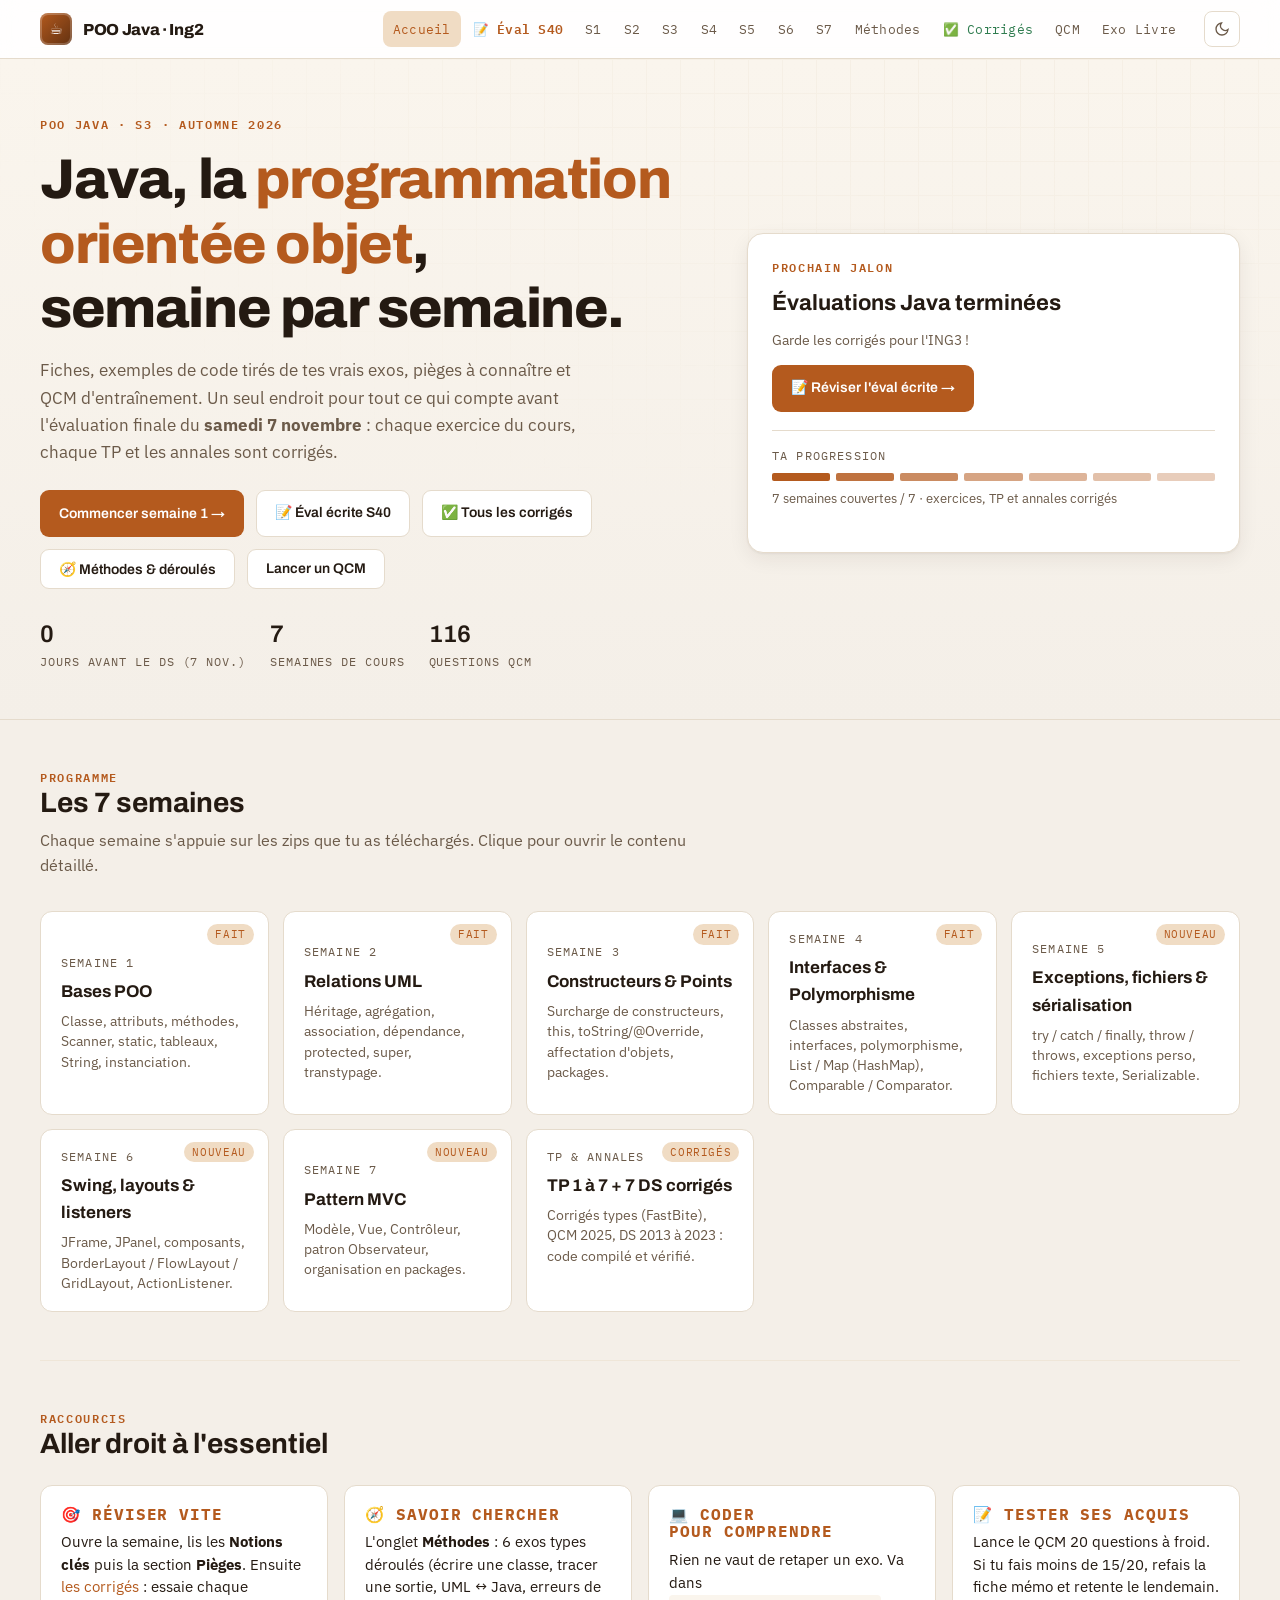
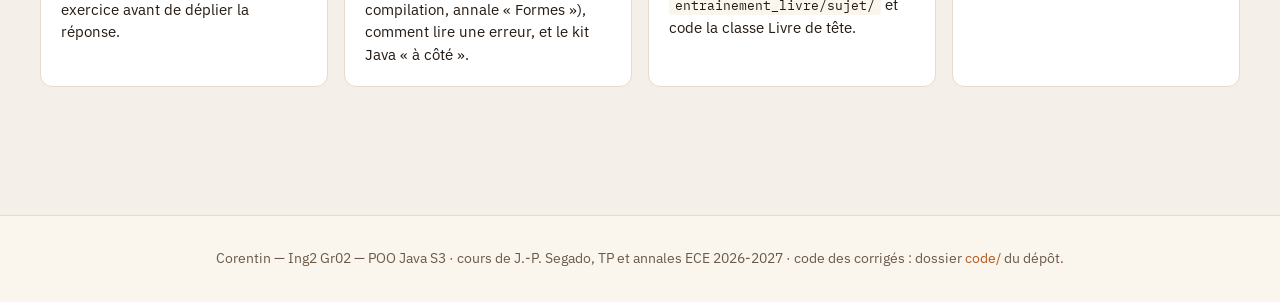
==== commit d3ce4cc4: "Fiche « Éval écrite semaine 40 » (cours 1 à 4, TP1 à TP4) Nouvelle page eval-s40.html : l'essentiel," ====
--- a/index.html
+++ b/index.html
@@ -30,6 +30,7 @@
     </button>
     <nav class="nav" id="nav">
       <button data-view="accueil" class="active" onclick="showView('accueil')">Accueil</button>
+      <a class="nav-ev" href="eval-s40.html">📝 Éval S40</a>
       <button data-view="s1" onclick="showView('s1')" title="Semaine 1 — bases de la POO">S1</button>
       <button data-view="s2" onclick="showView('s2')" title="Semaine 2 — UML et relations">S2</button>
       <button data-view="s3" onclick="showView('s3')" title="Semaine 3 — concepts de base">S3</button>
@@ -62,6 +63,7 @@
         <p class="lead">Fiches, exemples de code tirés de tes vrais exos, pièges à connaître et QCM d'entraînement. Un seul endroit pour tout ce qui compte avant l'évaluation finale du <b>samedi 7 novembre</b> : chaque exercice du cours, chaque TP et les annales sont corrigés.</p>
         <div class="hero-cta">
           <button class="btn btn-primary" onclick="showView('s1')">Commencer semaine 1 →</button>
+          <a class="btn btn-ghost" href="eval-s40.html">📝 Éval écrite S40</a>
           <a class="btn btn-ghost" href="corriges.html">✅ Tous les corrigés</a>
           <button class="btn btn-ghost" onclick="showView('methodes')">🧭 Méthodes &amp; déroulés</button>
           <button class="btn btn-ghost" onclick="showView('qcm')">Lancer un QCM</button>
@@ -76,6 +78,7 @@
         <div class="eyebrow">Prochain jalon</div>
         <div style="font-family:var(--f-disp);font-weight:700;font-size:22px;margin-top:8px" id="nextMilestone">Prochain jalon</div>
         <div style="color:var(--muted);font-size:14px;margin-top:8px" id="nextMilestoneDate"></div>
+        <a class="btn btn-primary" href="eval-s40.html" style="margin-top:14px">📝 Réviser l'éval écrite →</a>
         <div style="border-top:1px solid var(--line);margin:18px 0;padding-top:16px">
           <div style="font-family:var(--f-mono);font-size:11.5px;letter-spacing:.1em;text-transform:uppercase;color:var(--muted);margin-bottom:8px">Ta progression</div>
           <div style="display:grid;grid-template-columns:repeat(7,1fr);gap:6px">
--- a/css/style.css
+++ b/css/style.css
@@ -396,3 +396,71 @@
   .cx-toolbar{position:static;padding:10px 0}
   .cx-page .qa-item,.cx-page section[id]{scroll-margin-top:78px}
 }
+
+/* ===================== ÉVAL ÉCRITE SEMAINE 40 ===================== */
+.nav .nav-ev{color:var(--accent);font-weight:600}
+.ev-hero .hero-in{grid-template-columns:1fr;padding-bottom:40px}
+.ev-prog{display:flex;flex-wrap:wrap;gap:8px}
+.ev-prog span{font-family:var(--f-mono);font-size:12.5px;border:1px solid var(--line);background:var(--surface);padding:4px 10px;border-radius:6px}
+.ev-wrap{max-width:900px}
+.ev-toc{position:sticky;top:62px;z-index:20;display:flex;gap:4px;overflow-x:auto;scrollbar-width:none;margin:0 -20px;padding:10px 20px;
+  background:color-mix(in srgb,var(--bg) 94%,transparent);backdrop-filter:blur(8px);border-bottom:1px solid var(--line)}
+.ev-toc::-webkit-scrollbar{display:none}
+.ev-toc a{flex:none;font-family:var(--f-mono);font-size:12.5px;color:var(--muted);padding:5px 10px;border-radius:7px;white-space:nowrap}
+.ev-toc a:hover{color:var(--ink);background:var(--surface);text-decoration:none}
+.ev-toc a.on{color:var(--accent);background:var(--accent-soft)}
+.ev-page section{scroll-margin-top:118px}
+.ev-page .qa-item{scroll-margin-top:118px}
+.ev-page section ul,.ev-page section ol{padding-left:22px}
+.ev-page section li{margin:5px 0}
+.ev-h3{font-size:20px;margin:30px 0 10px}
+.ev-must{counter-reset:m;list-style:none;padding:4px 18px!important;margin:0;background:var(--surface);border:1px solid var(--line);border-radius:12px;box-shadow:var(--shadow)}
+.ev-must li{counter-increment:m;position:relative;padding:11px 0 11px 40px;border-bottom:1px solid var(--line2);margin:0!important}
+.ev-must li:last-child{border-bottom:0}
+.ev-must li::before{content:counter(m);position:absolute;left:0;top:11px;width:27px;height:27px;border-radius:50%;display:grid;place-items:center;
+  font-family:var(--f-mono);font-size:12.5px;font-weight:600;color:var(--accent);background:var(--accent-soft)}
+.ev-grid{display:grid;grid-template-columns:repeat(auto-fit,minmax(min(300px,100%),1fr));gap:12px;margin:14px 0}
+.ev-card{min-width:0;background:var(--surface);border:1px solid var(--line);border-radius:12px;padding:12px 16px;font-size:15px}
+.ev-card h4{font-family:var(--f-disp);font-size:16.5px;color:var(--accent);margin:2px 0 6px}
+.ev-card p{margin:6px 0}
+.ev-card ul{margin:6px 0;padding-left:20px!important}
+.ev-card pre.code{margin:8px 0;font-size:12.5px;padding:12px 14px}
+.ev-small{font-size:13.5px;color:var(--muted)}
+.ev-plan{display:grid;grid-template-columns:repeat(auto-fit,minmax(min(240px,100%),1fr));gap:12px}
+.ev-plan>div{min-width:0;background:var(--surface);border:1px solid var(--line);border-radius:12px;padding:12px 14px;font-size:14.5px}
+.ev-plan b{font-family:var(--f-disp);font-size:16px;display:block;color:var(--accent2)}
+.ev-plan ul{padding-left:18px!important;margin:6px 0 0}
+.ev-fig{margin:16px 0;background:var(--surface);border:1px solid var(--line);border-radius:12px;padding:12px}
+.ev-fig svg{display:block;width:100%;max-width:520px;height:auto;margin:0 auto}
+.ev-fig figcaption{font-size:13.5px;color:var(--muted);margin-top:6px;text-align:center}
+.ev-uml rect{fill:var(--surface2);stroke:var(--ink);stroke-width:1.6}
+.ev-uml .l{stroke:var(--ink);stroke-width:1.6;fill:none}
+.ev-uml .dash{stroke-dasharray:6 4}
+.ev-uml .h{fill:var(--surface);stroke:var(--ink);stroke-width:1.6}
+.ev-uml .f{fill:var(--ink);stroke:var(--ink);stroke-width:1.6}
+.ev-uml text{fill:var(--ink);font-family:var(--f-mono);font-size:14px;font-weight:600}
+.ev-uml text.d{font-weight:500;font-size:13.5px;fill:var(--accent)}
+.ev-uml text.c{font-size:11px;font-weight:500;fill:var(--muted)}
+.ev-page .tbl-wrap{margin:14px 0}
+.ev-page table.tbl td{vertical-align:top}
+.ev-page .trap{margin:14px 0}
+.ev-page .trap-list .trap{margin:0}
+pre.code.ev-enonce{margin:0 18px 14px;font-size:12.5px}
+.ev-src{margin-top:10px;padding-top:14px;font-size:13.5px;color:var(--muted)}
+@media(max-width:900px){.ev-toc{top:62px}}
+@media(max-width:640px){
+  .ev-toc{margin:0 -16px;padding:8px 16px}
+  .ev-must{padding:2px 12px!important}
+  .ev-must li{padding-left:36px}
+  .ev-card{padding:10px 12px}
+  pre.code.ev-enonce{margin:0 10px 12px}
+  /* code : retour à la ligne plutôt que défilement horizontal sur téléphone */
+  .ev-page pre.code{white-space:pre-wrap;overflow-wrap:anywhere;font-size:12px}
+  /* tableaux de 3 colonnes et plus : une carte par ligne */
+  .ev-stack{border:0;background:none!important;overflow:visible}
+  .ev-stack table,.ev-stack tbody,.ev-stack tr,.ev-stack td{display:block;width:100%}
+  .ev-stack thead{display:none}
+  .ev-stack tr{background:var(--surface);border:1px solid var(--line);border-radius:10px;margin-bottom:8px;padding:4px 0}
+  .ev-stack table.tbl td{border:0;padding:4px 12px}
+  .ev-stack td::before{content:attr(data-l);display:block;font-family:var(--f-mono);font-size:10.5px;letter-spacing:.08em;text-transform:uppercase;color:var(--muted)}
+}
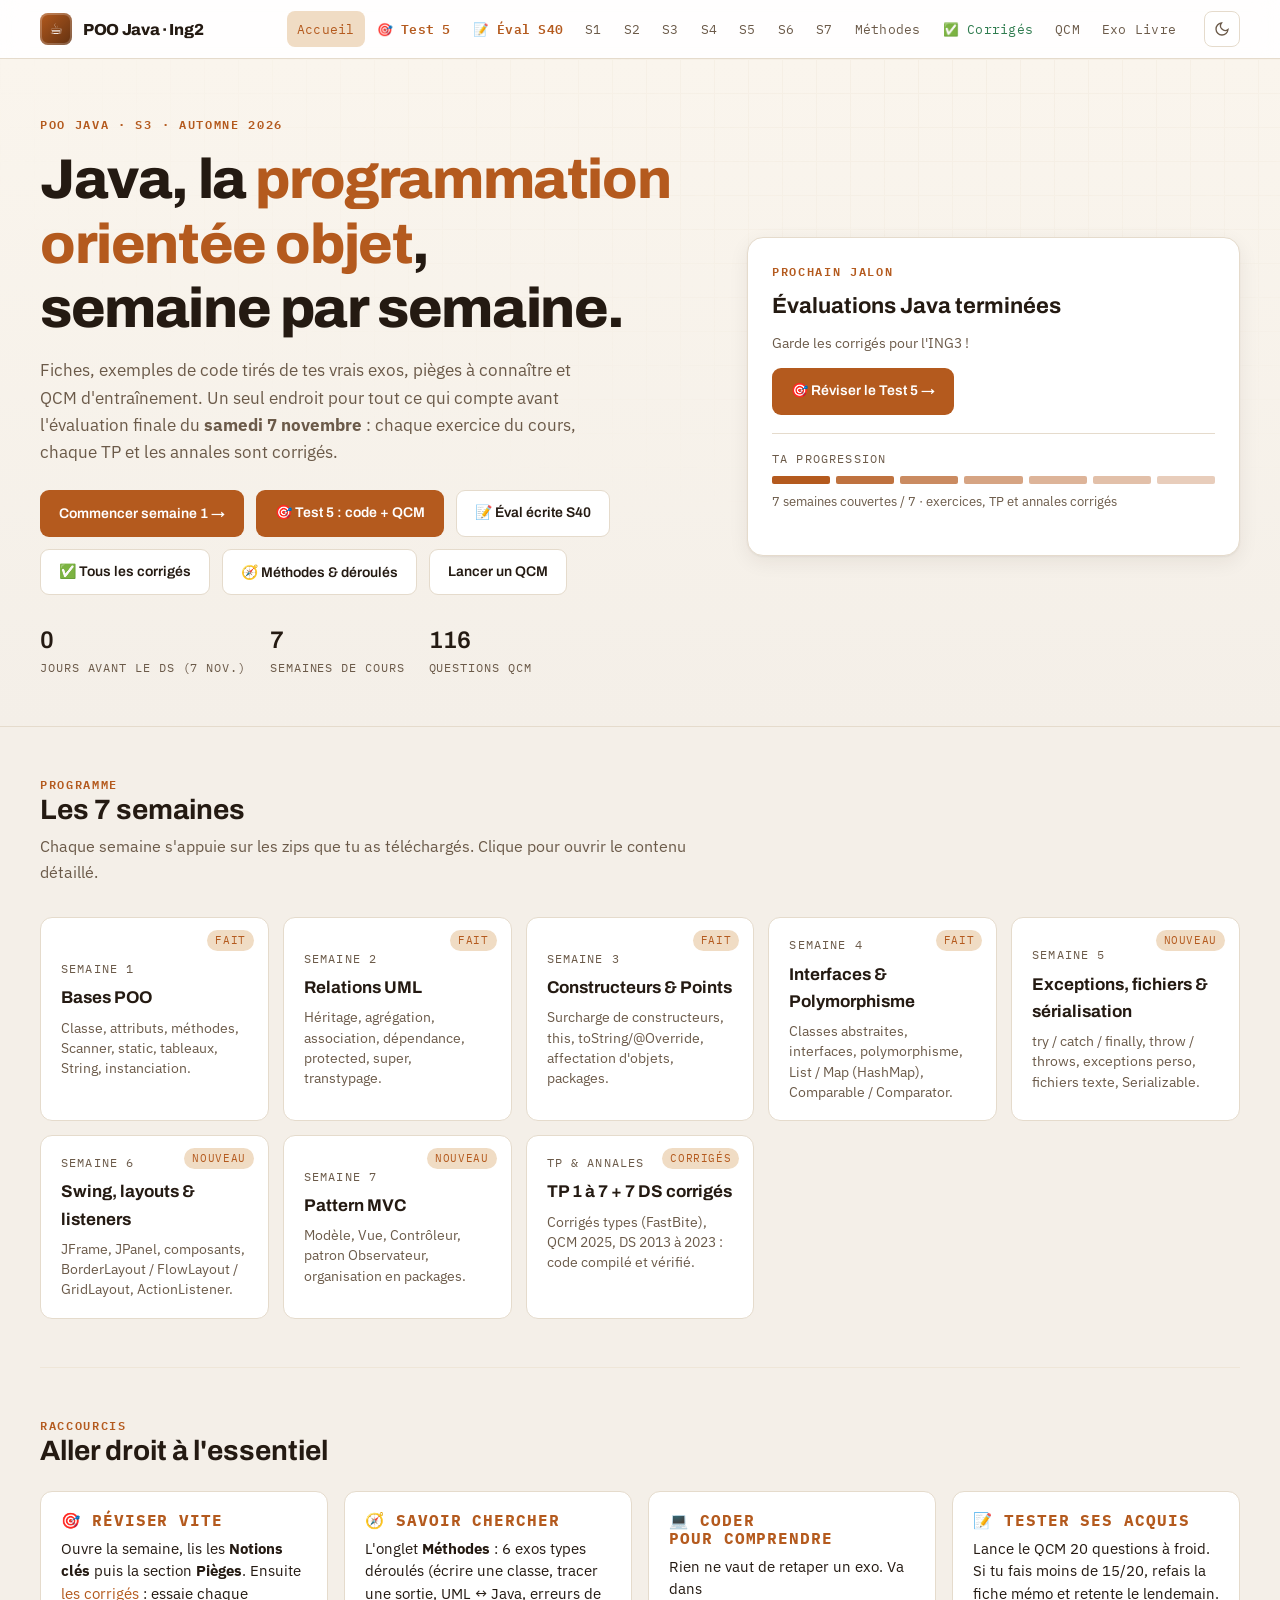
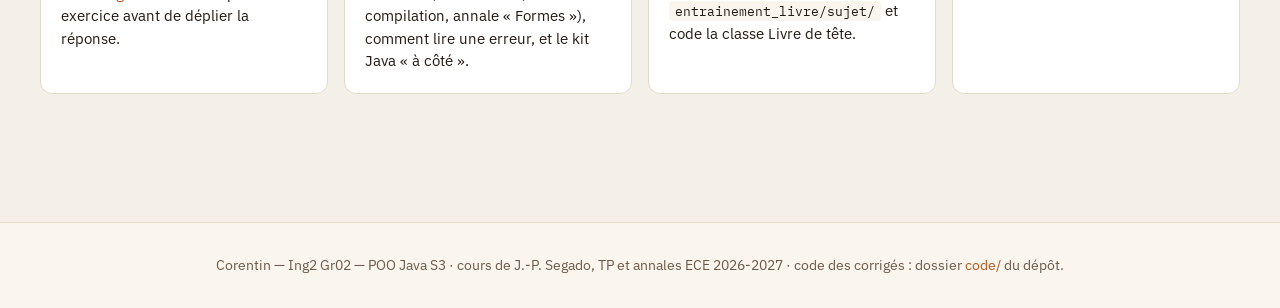
==== commit fd8d4a3b: "Test 5 : page de préparation (code expliqué S5-S7) et QCM de 139 questions mélangées - test5.html : " ====
--- a/index.html
+++ b/index.html
@@ -30,6 +30,7 @@
     </button>
     <nav class="nav" id="nav">
       <button data-view="accueil" class="active" onclick="showView('accueil')">Accueil</button>
+      <a class="nav-ev" href="test5.html">🎯 Test 5</a>
       <a class="nav-ev" href="eval-s40.html">📝 Éval S40</a>
       <button data-view="s1" onclick="showView('s1')" title="Semaine 1 — bases de la POO">S1</button>
       <button data-view="s2" onclick="showView('s2')" title="Semaine 2 — UML et relations">S2</button>
@@ -63,6 +64,7 @@
         <p class="lead">Fiches, exemples de code tirés de tes vrais exos, pièges à connaître et QCM d'entraînement. Un seul endroit pour tout ce qui compte avant l'évaluation finale du <b>samedi 7 novembre</b> : chaque exercice du cours, chaque TP et les annales sont corrigés.</p>
         <div class="hero-cta">
           <button class="btn btn-primary" onclick="showView('s1')">Commencer semaine 1 →</button>
+          <a class="btn btn-primary" href="test5.html">🎯 Test 5 : code + QCM</a>
           <a class="btn btn-ghost" href="eval-s40.html">📝 Éval écrite S40</a>
           <a class="btn btn-ghost" href="corriges.html">✅ Tous les corrigés</a>
           <button class="btn btn-ghost" onclick="showView('methodes')">🧭 Méthodes &amp; déroulés</button>
@@ -78,7 +80,7 @@
         <div class="eyebrow">Prochain jalon</div>
         <div style="font-family:var(--f-disp);font-weight:700;font-size:22px;margin-top:8px" id="nextMilestone">Prochain jalon</div>
         <div style="color:var(--muted);font-size:14px;margin-top:8px" id="nextMilestoneDate"></div>
-        <a class="btn btn-primary" href="eval-s40.html" style="margin-top:14px">📝 Réviser l'éval écrite →</a>
+        <a class="btn btn-primary" href="test5.html" style="margin-top:14px">🎯 Réviser le Test 5 →</a>
         <div style="border-top:1px solid var(--line);margin:18px 0;padding-top:16px">
           <div style="font-family:var(--f-mono);font-size:11.5px;letter-spacing:.1em;text-transform:uppercase;color:var(--muted);margin-bottom:8px">Ta progression</div>
           <div style="display:grid;grid-template-columns:repeat(7,1fr);gap:6px">
@@ -3335,7 +3337,7 @@
       <div class="section-head">
         <div class="eyebrow">Semaine 7 · cours 7 · TP7</div>
         <h2>Le pattern MVC : Modèle – Vue – Contrôleur</h2>
-        <p>Il n'y a pas de PDF pour ce cours (seulement des liens Wikipedia et OpenClassrooms) : voici l'essentiel, appliqué à Swing, avec un exemple complet qui compile. Le <b>Test 5</b> (50 questions en 20 min) porte sur les semaines 5, 6 et 7.</p>
+        <p>Il n'y a pas de PDF pour ce cours (seulement des liens Wikipedia et OpenClassrooms) : voici l'essentiel, appliqué à Swing, avec un exemple complet qui compile. Le <b>Test 5</b> (50 questions en 30 min) porte sur les semaines 5, 6 et 7.</p>
       </div>
 
       <h3 style="font-size:20px;margin-bottom:16px">📚 Notions clés</h3>
--- a/css/style.css
+++ b/css/style.css
@@ -464,3 +464,50 @@
   .ev-stack table.tbl td{border:0;padding:4px 12px}
   .ev-stack td::before{content:attr(data-l);display:block;font-family:var(--f-mono);font-size:10.5px;letter-spacing:.08em;text-transform:uppercase;color:var(--muted)}
 }
+
+/* ===== Page Test 5 ===== */
+.t5-q pre.code{font-size:12.5px;margin:12px 0;font-weight:400}
+.t5-q p{margin:0 0 8px}
+.t5-q{font-size:17px;font-weight:500}
+.qcm-fb pre.code{margin:10px 0;font-size:12.5px;padding:12px 14px}
+.qcm-fb p{margin:0 0 8px}
+.qcm-fb p:last-child{margin-bottom:0}
+.qcm-ans.picked{background:var(--accent-soft);border-color:var(--accent)}
+.qcm-ans.picked .letter{color:var(--accent)}
+.qcm-ans code,.qcm-ans b{font-weight:500}
+.qcm-ans span:last-child{min-width:0;overflow-wrap:anywhere}
+.t5-modes{display:grid;grid-template-columns:repeat(auto-fit,minmax(min(230px,100%),1fr));gap:12px;margin-top:6px}
+.t5-mode{min-width:0;background:var(--surface);border:1px solid var(--line);border-radius:12px;padding:16px 18px;display:flex;flex-direction:column;gap:8px;box-shadow:var(--shadow)}
+.t5-mode h4{font-family:var(--f-disp);font-size:17px;margin:0}
+.t5-mode p{font-size:14px;color:var(--muted);margin:0;flex:1}
+.t5-mode .btn{align-self:flex-start;cursor:pointer}
+.t5-mode .btn:disabled{opacity:.45;cursor:default}
+#t5Chrono{font-weight:700;color:var(--accent)}
+#t5Chrono.urgent{color:var(--bad)}
+.t5-themes{display:grid;gap:8px;max-width:440px;margin:18px auto 0;text-align:left}
+.t5-th{display:grid;grid-template-columns:minmax(120px,1.3fr) 2fr auto;gap:10px;align-items:center;font-size:13.5px}
+.t5-bar{height:8px;background:var(--line);border-radius:4px;overflow:hidden}
+.t5-bar i{display:block;height:100%;background:var(--accent2)}
+.t5-h{font-family:var(--f-disp);text-align:left;margin:26px 0 10px;font-size:17px}
+.t5-rev{display:flex;flex-direction:column;gap:8px;text-align:left}
+.t5-d{background:var(--surface2);border:1px solid var(--line);border-radius:10px;padding:0}
+.t5-d summary{cursor:pointer;padding:11px 14px;font-weight:500;font-size:14.5px}
+.t5-d[open]{border-color:var(--accent)}
+.t5-t{font-family:var(--f-mono);font-size:10.5px;letter-spacing:.06em;text-transform:uppercase;color:var(--accent);background:var(--accent-soft);padding:2px 8px;border-radius:10px;margin-right:6px;white-space:nowrap}
+.t5-dq{padding:0 14px;font-size:14.5px}
+.t5-dq pre.code{font-size:12px;margin:8px 0}
+.t5-opt{list-style:none;margin:8px 14px;padding:0;font-size:14px}
+.t5-opt li{padding:5px 8px;border-radius:6px;margin:3px 0;overflow-wrap:anywhere}
+.t5-opt li.ok{background:var(--good-soft)}
+.t5-opt li.ko{background:var(--bad-soft)}
+.t5-d .qcm-fb{margin:8px 14px 14px}
+.t5-lays{display:grid;grid-template-columns:repeat(auto-fit,minmax(min(250px,100%),1fr));gap:14px;margin:12px 0}
+.t5-lay{margin:0;background:var(--surface);border:1px solid var(--line);border-radius:12px;padding:12px;min-width:0}
+.t5-lay figcaption{font-size:13.5px;color:var(--muted);margin-top:8px}
+.t5-lay span{display:grid;place-items:center;background:var(--accent-soft);border:1px solid var(--accent);border-radius:5px;color:var(--ink);font-family:var(--f-mono);font-size:11.5px;padding:4px;min-width:0}
+.lay-border{display:grid;grid-template-areas:"n n n" "w c e" "s s s";grid-template-columns:.7fr 1.6fr .7fr;gap:4px;height:130px}
+.lay-border span:nth-child(3){background:var(--teal-soft);border-color:var(--accent2)}
+.lay-grid{display:grid;grid-template-columns:repeat(3,1fr);gap:4px;height:130px}
+.lay-flow{display:flex;flex-wrap:wrap;gap:6px;align-content:flex-start;height:130px;max-width:230px}
+.lay-flow span{padding:6px 10px}
+@media(max-width:560px){.t5-th{grid-template-columns:1fr 1fr auto}.qcm-card{padding:22px 16px}.t5-q{font-size:16px}}
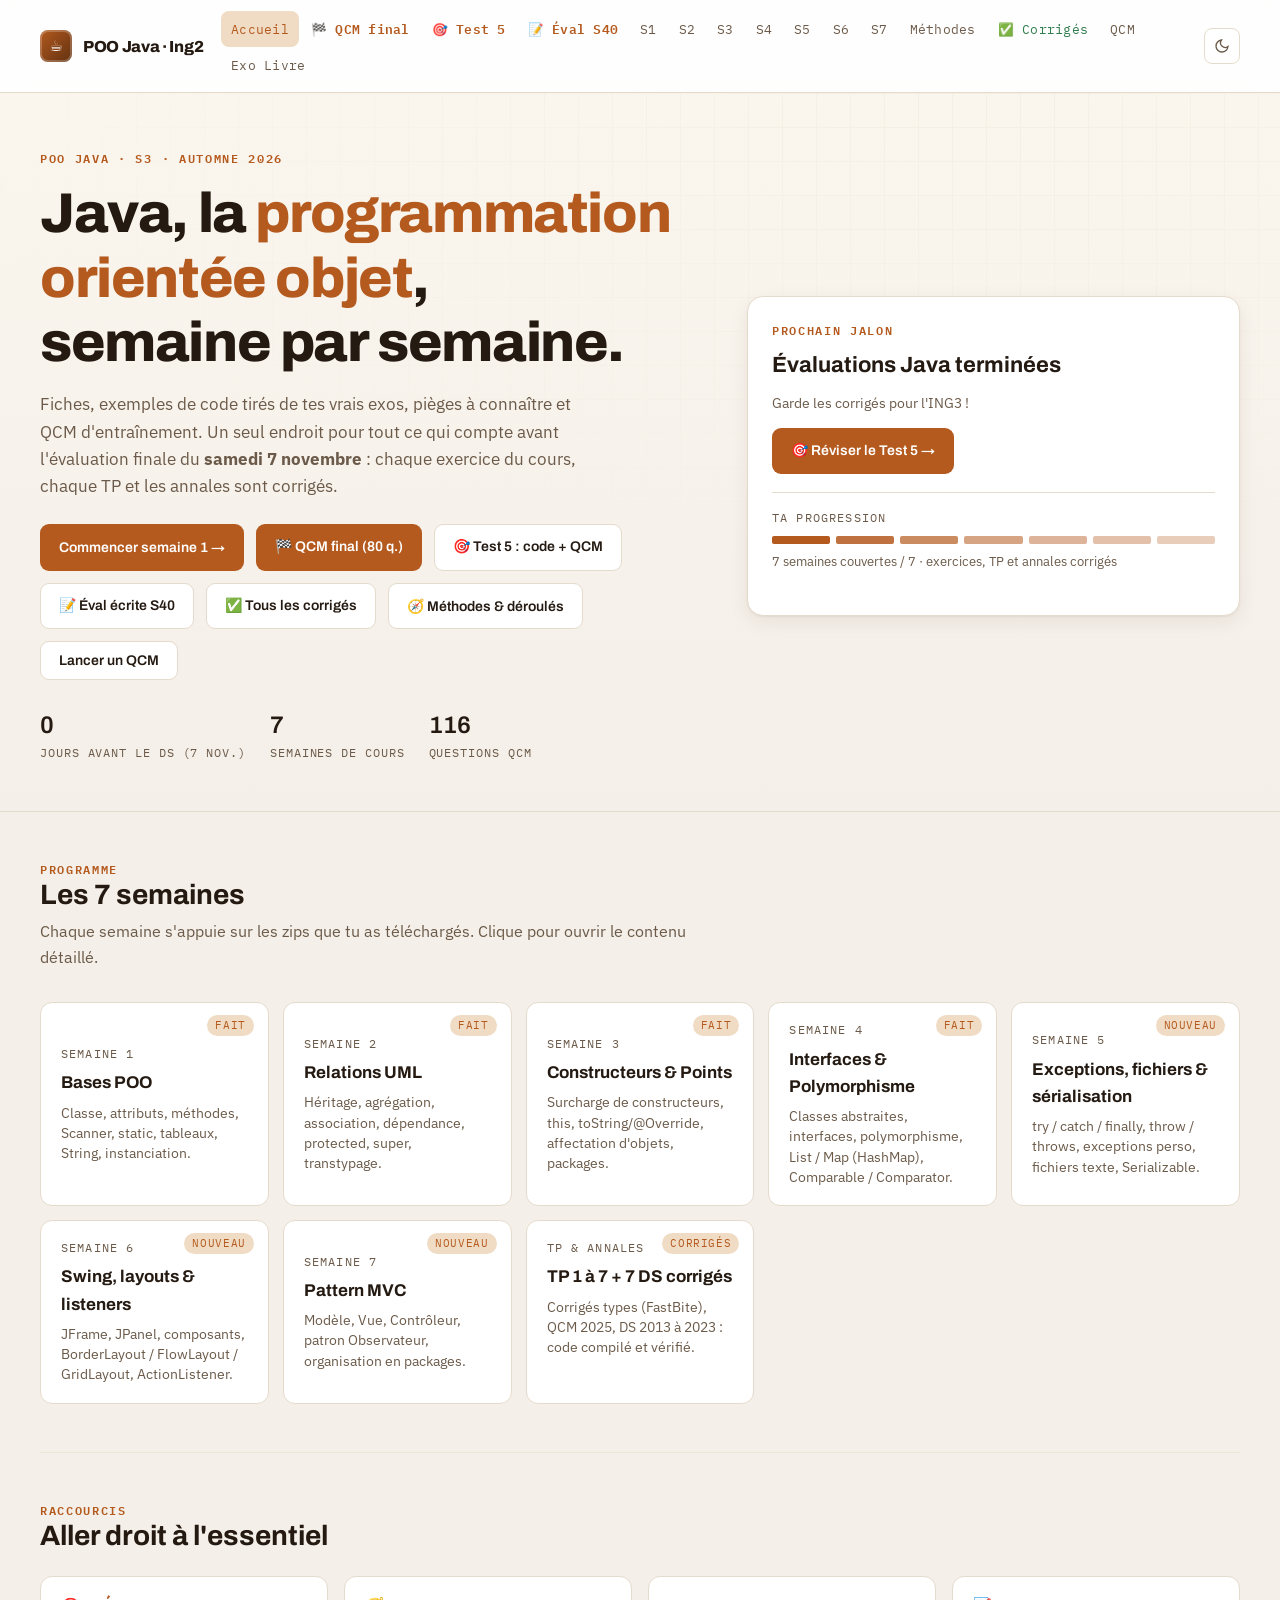
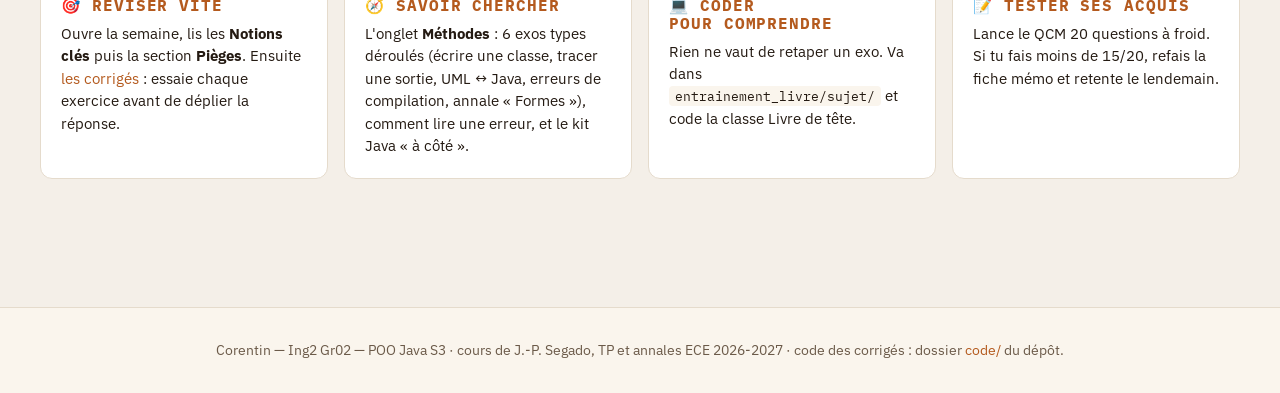
==== commit b70989cf: "QCM final : examen blanc 80 questions a points negatifs, annale 2025, 160 questions S1-S4 verifiees " ====
--- a/index.html
+++ b/index.html
@@ -30,6 +30,7 @@
     </button>
     <nav class="nav" id="nav">
       <button data-view="accueil" class="active" onclick="showView('accueil')">Accueil</button>
+      <a class="nav-ev" href="final.html">🏁 QCM final</a>
       <a class="nav-ev" href="test5.html">🎯 Test 5</a>
       <a class="nav-ev" href="eval-s40.html">📝 Éval S40</a>
       <button data-view="s1" onclick="showView('s1')" title="Semaine 1 — bases de la POO">S1</button>
@@ -64,7 +65,8 @@
         <p class="lead">Fiches, exemples de code tirés de tes vrais exos, pièges à connaître et QCM d'entraînement. Un seul endroit pour tout ce qui compte avant l'évaluation finale du <b>samedi 7 novembre</b> : chaque exercice du cours, chaque TP et les annales sont corrigés.</p>
         <div class="hero-cta">
           <button class="btn btn-primary" onclick="showView('s1')">Commencer semaine 1 →</button>
-          <a class="btn btn-primary" href="test5.html">🎯 Test 5 : code + QCM</a>
+          <a class="btn btn-primary" href="final.html">🏁 QCM final (80 q.)</a>
+          <a class="btn btn-ghost" href="test5.html">🎯 Test 5 : code + QCM</a>
           <a class="btn btn-ghost" href="eval-s40.html">📝 Éval écrite S40</a>
           <a class="btn btn-ghost" href="corriges.html">✅ Tous les corrigés</a>
           <button class="btn btn-ghost" onclick="showView('methodes')">🧭 Méthodes &amp; déroulés</button>
--- a/css/style.css
+++ b/css/style.css
@@ -511,3 +511,23 @@
 .lay-flow{display:flex;flex-wrap:wrap;gap:6px;align-content:flex-start;height:130px;max-width:230px}
 .lay-flow span{padding:6px 10px}
 @media(max-width:560px){.t5-th{grid-template-columns:1fr 1fr auto}.qcm-card{padding:22px 16px}.t5-q{font-size:16px}}
+
+/* ===== Page QCM final ===== */
+.fin-bar{display:flex;flex-wrap:wrap;gap:6px 16px;justify-content:space-between;align-items:center;margin-bottom:10px;font-family:var(--f-mono);font-size:12.5px;letter-spacing:.06em;text-transform:uppercase;color:var(--muted)}
+.fin-titre{color:var(--accent);font-weight:600}
+#finChrono{font-weight:700;color:var(--ink);font-size:15px}
+#finChrono.urgent{color:var(--bad)}
+.fin-grille{display:grid;grid-template-columns:repeat(auto-fill,minmax(34px,1fr));gap:5px;margin-bottom:16px;max-height:132px;overflow-y:auto;padding:2px}
+.fin-n{font-family:var(--f-mono);font-size:12px;padding:6px 0;border:1px solid var(--line);background:var(--surface);color:var(--muted);border-radius:6px;cursor:pointer;position:relative}
+.fin-n.ans{background:var(--teal-soft);border-color:var(--accent2);color:var(--ink)}
+.fin-n.flag::after{content:"⚑";position:absolute;top:-6px;right:-3px;font-size:10px;color:var(--bad)}
+.fin-n.cur{outline:2px solid var(--accent);outline-offset:1px;font-weight:700}
+.fin-nav{display:flex;gap:8px;flex-wrap:wrap}
+.fin-keys{text-align:center;margin-top:10px}
+.fin-opt{display:flex;gap:8px;align-items:flex-start;font-size:13px;color:var(--muted);line-height:1.4}
+.fin-opt input{margin-top:3px}
+.fin-hist{display:grid;gap:6px;max-width:440px;margin:0 auto}
+.fin-hist div{display:grid;grid-template-columns:1fr 1fr auto;gap:10px;font-size:13.5px;border-bottom:1px solid var(--line2);padding:5px 0}
+.fin-wrap{max-width:860px}
+.fin-page .t5-mode .qcm-filter{justify-content:flex-start;margin:4px 0}
+@media(max-width:560px){.fin-hist div{grid-template-columns:1fr auto}.fin-hist div span:nth-child(2){display:none}.fin-grille{grid-template-columns:repeat(auto-fill,minmax(32px,1fr))}}
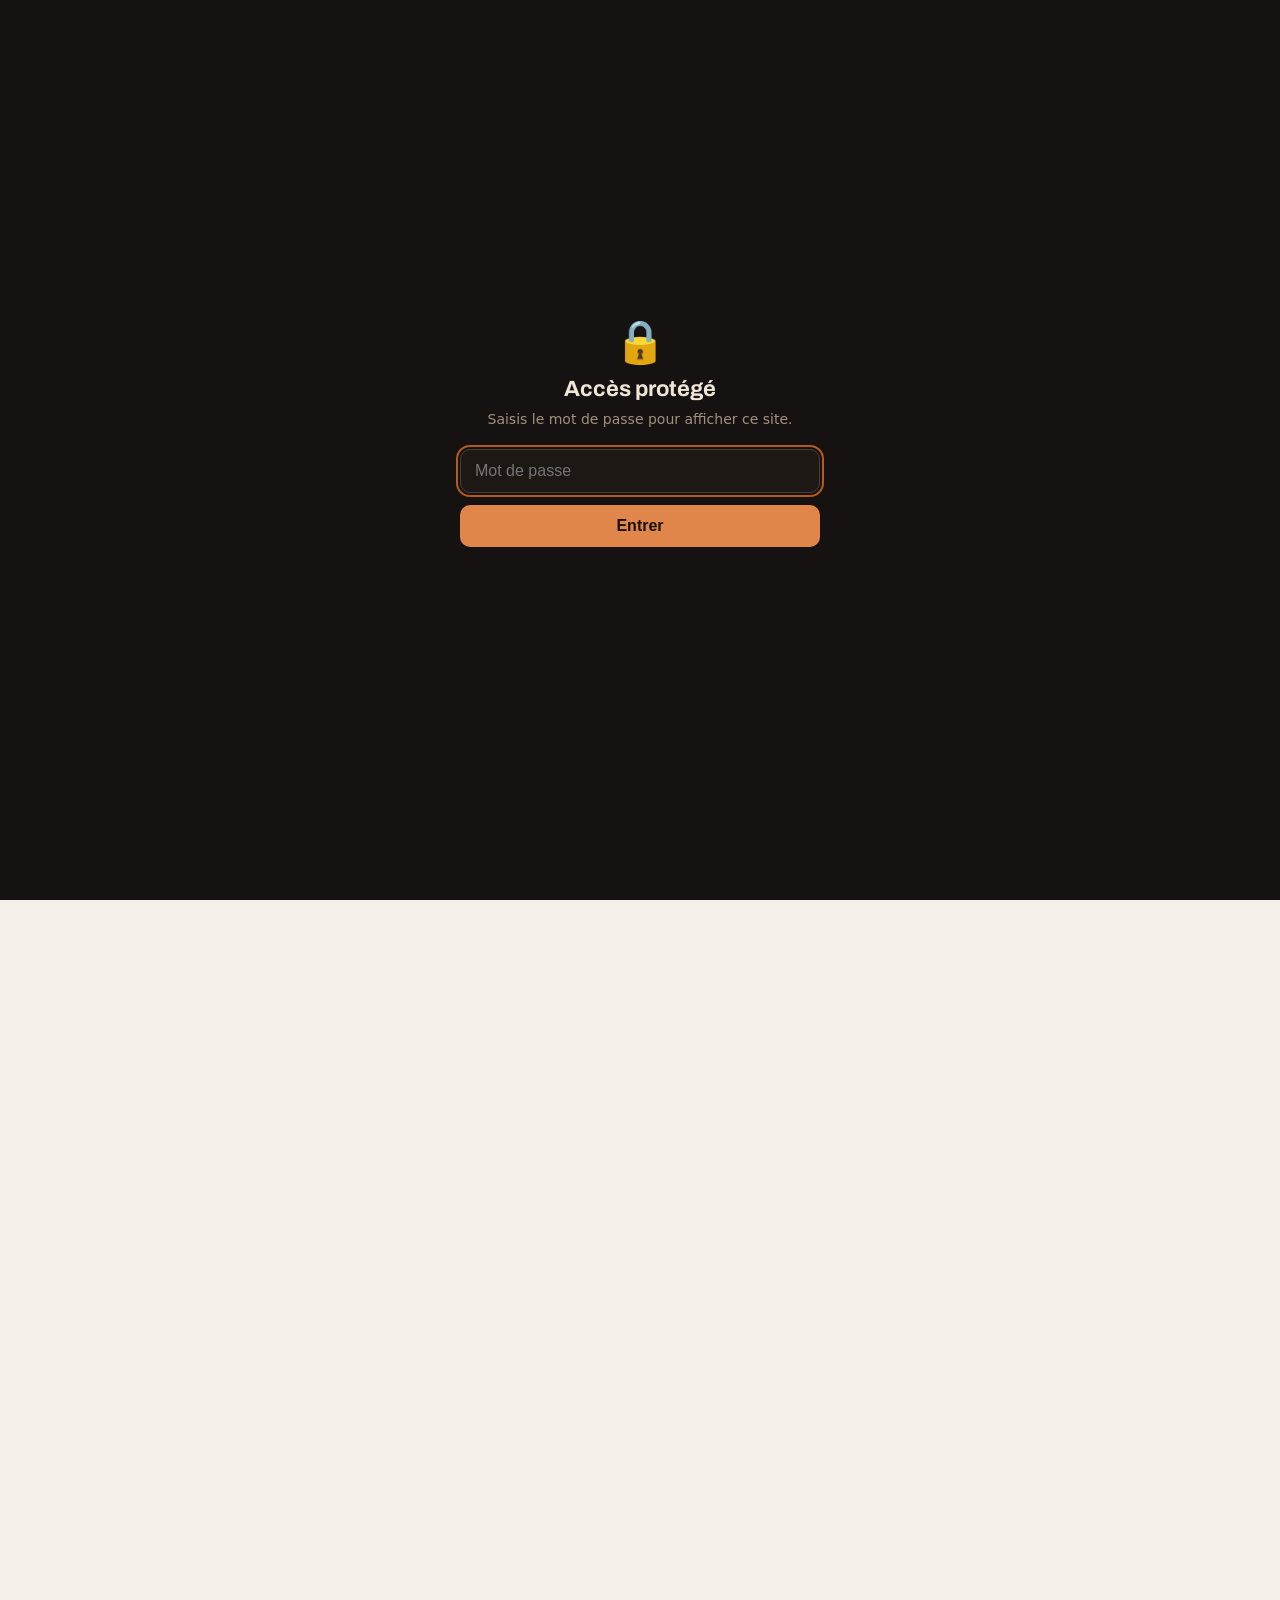
==== commit b69ced85: "Verrou d'accès par mot de passe (gate.js) sur toutes les pages Co-Authored-By: Claude Sonnet 5.5 <no" ====
--- a/index.html
+++ b/index.html
@@ -1,6 +1,7 @@
 <!DOCTYPE html>
 <html lang="fr">
 <head>
+<script src="gate.js"></script>
 <meta charset="UTF-8">
 <meta name="viewport" content="width=device-width,initial-scale=1">
 <title>POO Java — Ing2 · cours, exos corrigés, annales</title>
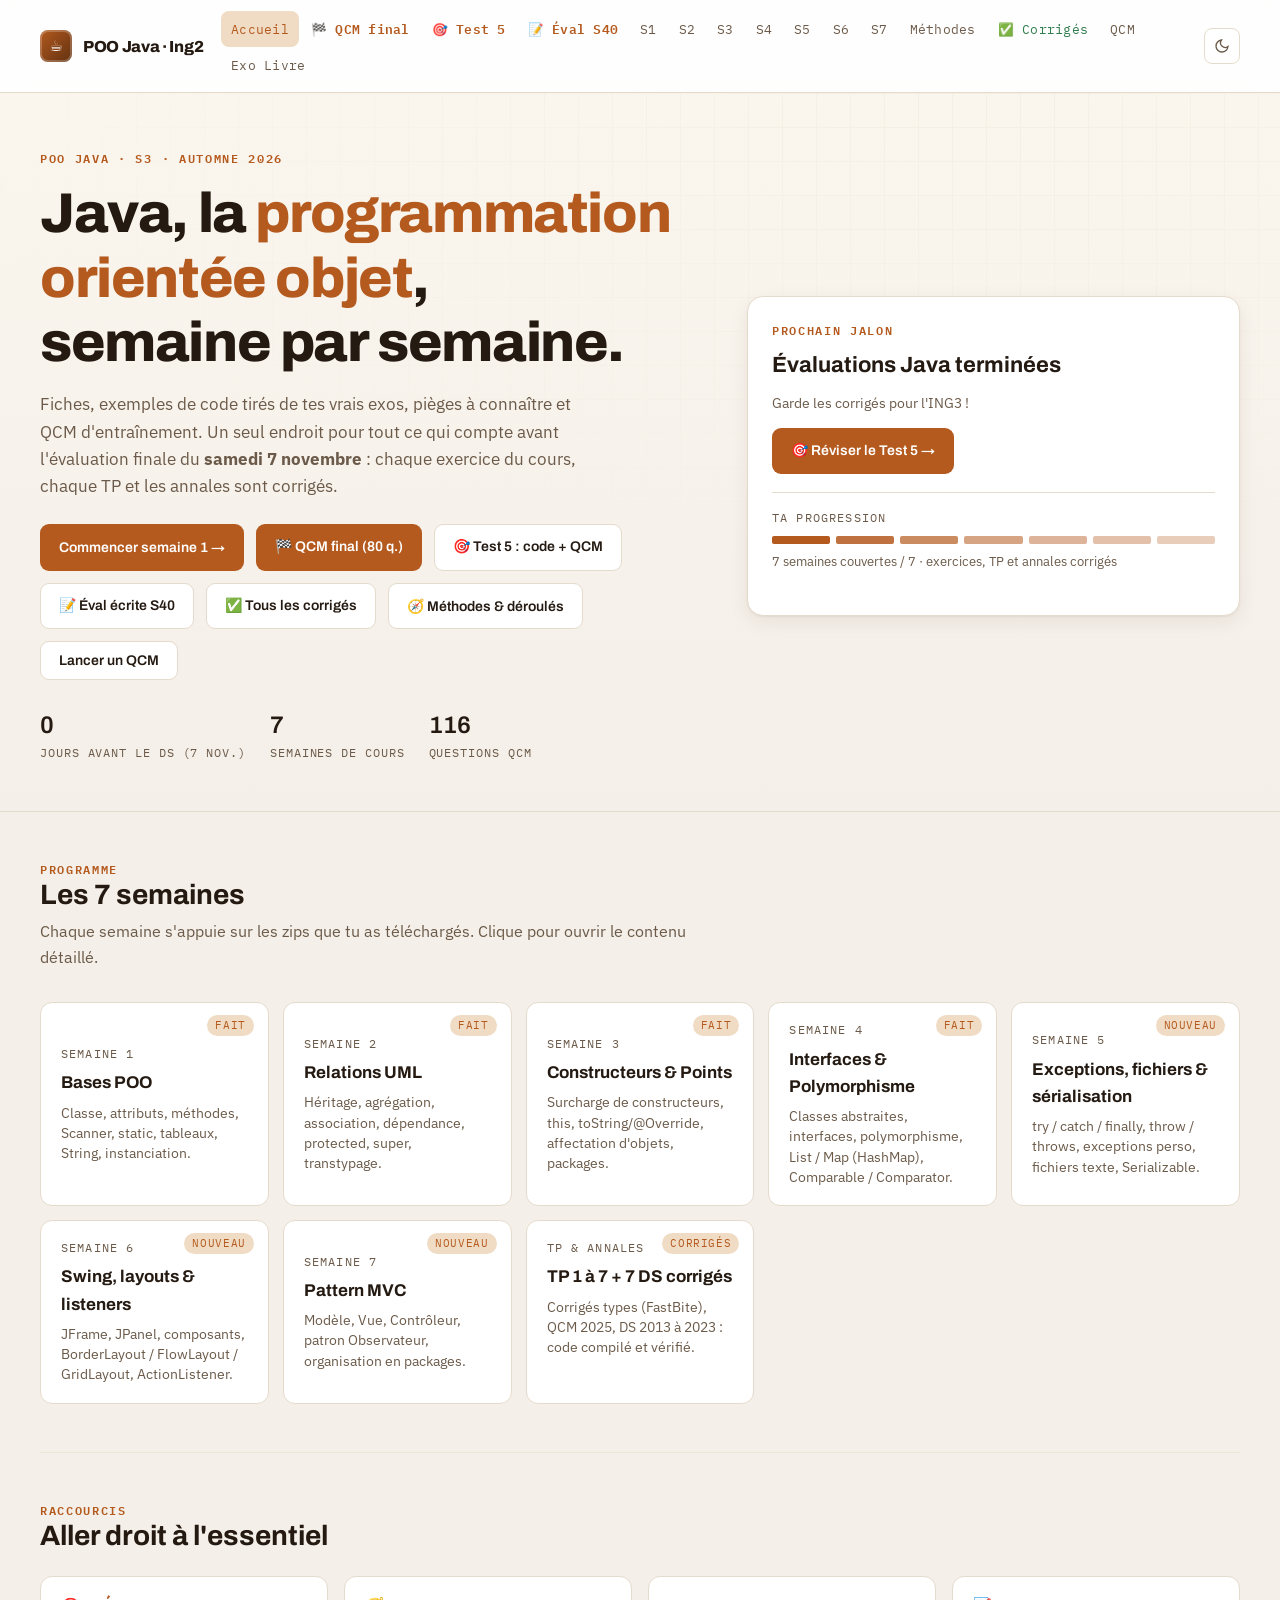
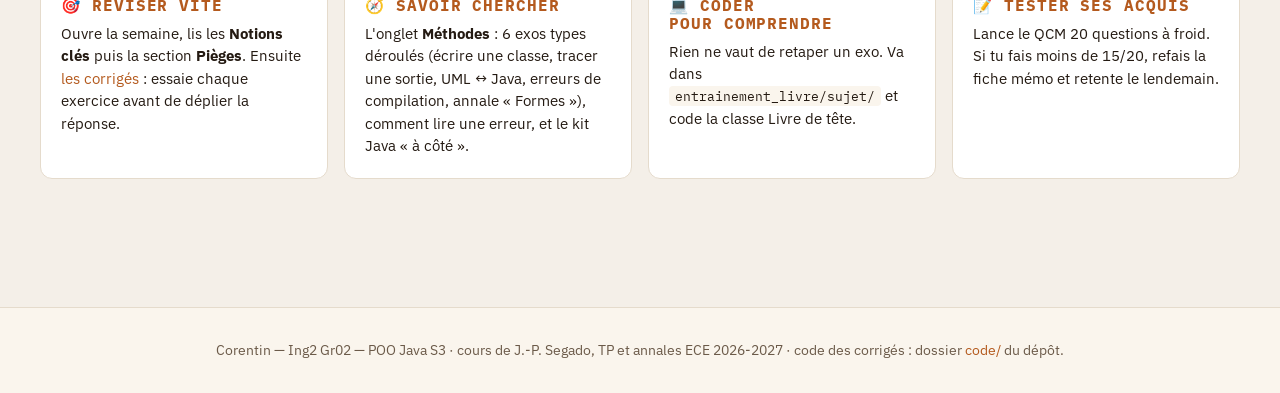
==== commit 18a3af43: "Suppression du verrou par mot de passe (gate.js) Co-Authored-By: Claude Opus 5.5 <noreply@anthropic." ====
--- a/index.html
+++ b/index.html
@@ -1,7 +1,6 @@
 <!DOCTYPE html>
 <html lang="fr">
 <head>
-<script src="gate.js"></script>
 <meta charset="UTF-8">
 <meta name="viewport" content="width=device-width,initial-scale=1">
 <title>POO Java — Ing2 · cours, exos corrigés, annales</title>
--- a/css/style.css
+++ b/css/style.css
@@ -531,3 +531,6 @@
 .fin-wrap{max-width:860px}
 .fin-page .t5-mode .qcm-filter{justify-content:flex-start;margin:4px 0}
 @media(max-width:560px){.fin-hist div{grid-template-columns:1fr auto}.fin-hist div span:nth-child(2){display:none}.fin-grille{grid-template-columns:repeat(auto-fill,minmax(32px,1fr))}}
+.qcm-fb .tbl-wrap{margin:10px 0}
+.qcm-fb table.tbl td,.qcm-fb table.tbl th{padding:6px 10px;font-size:13.5px}
+.t5-d .tbl-wrap{margin:8px 14px}
